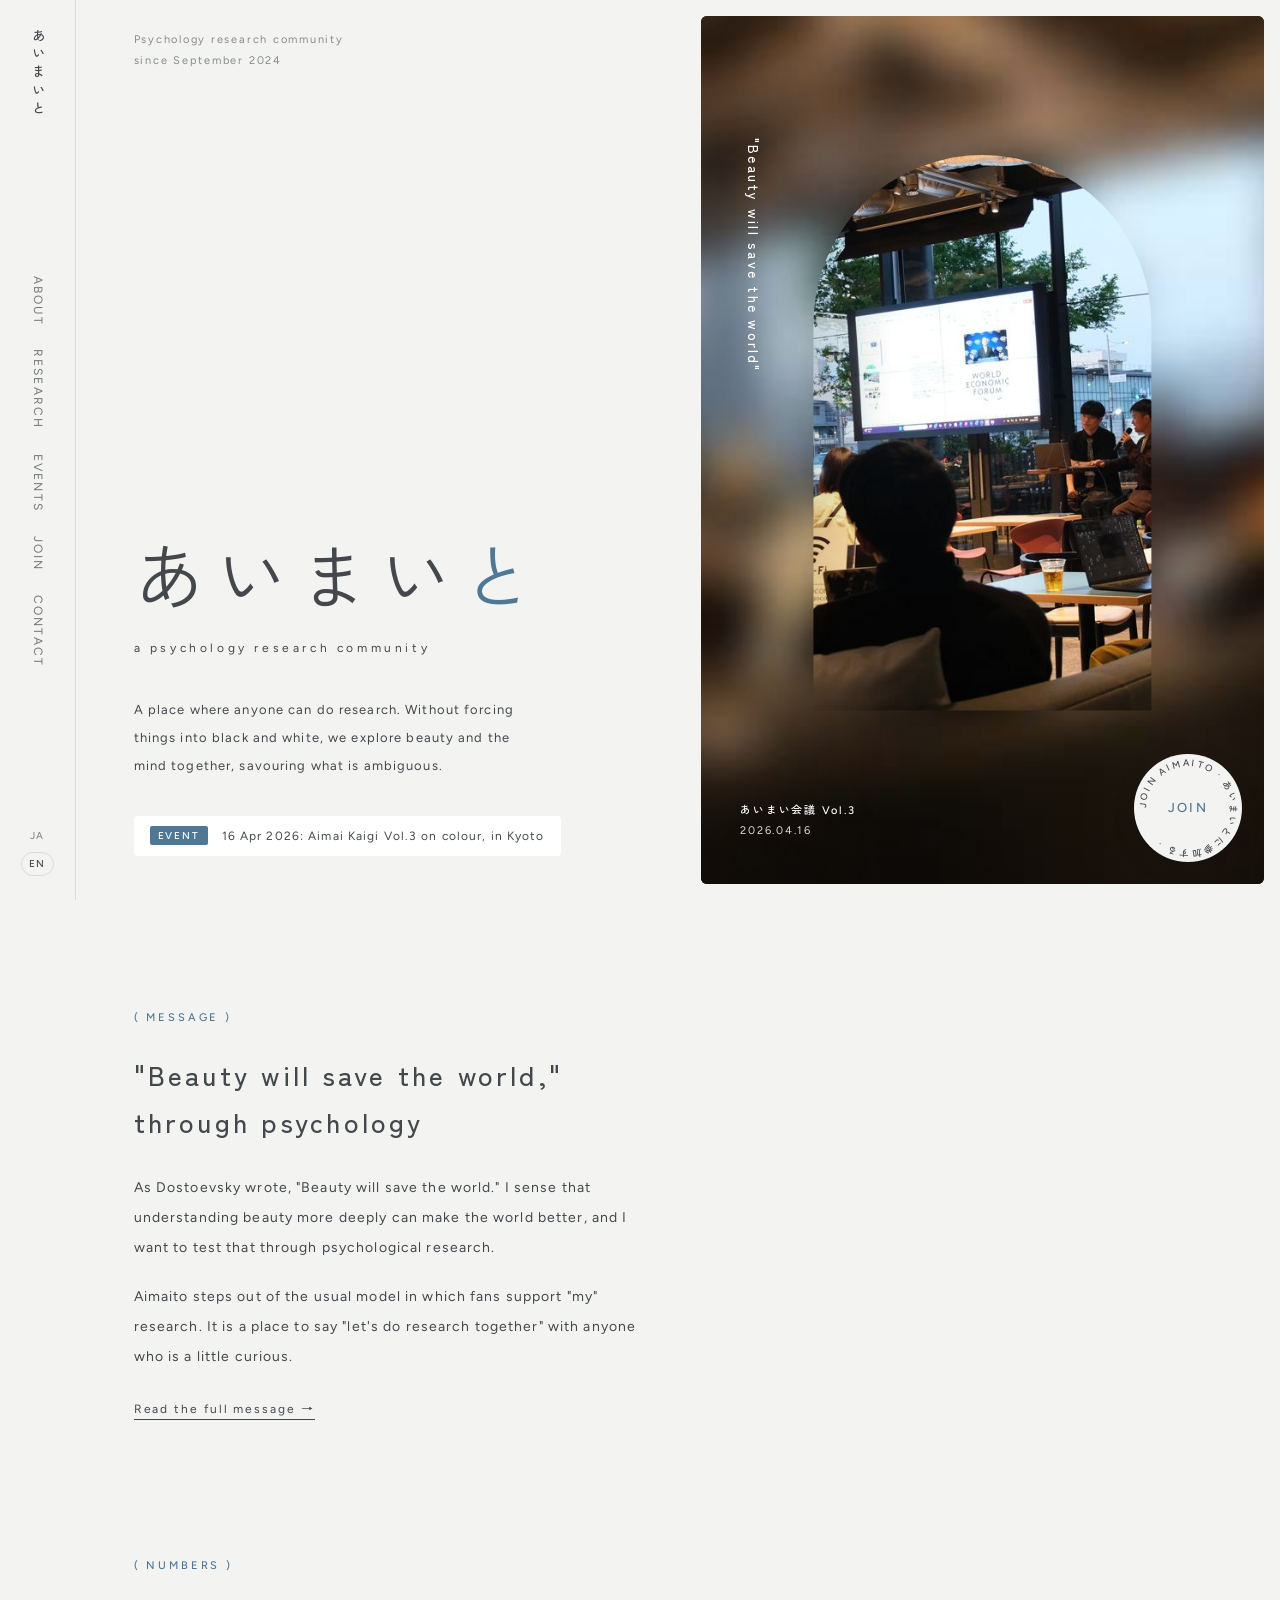
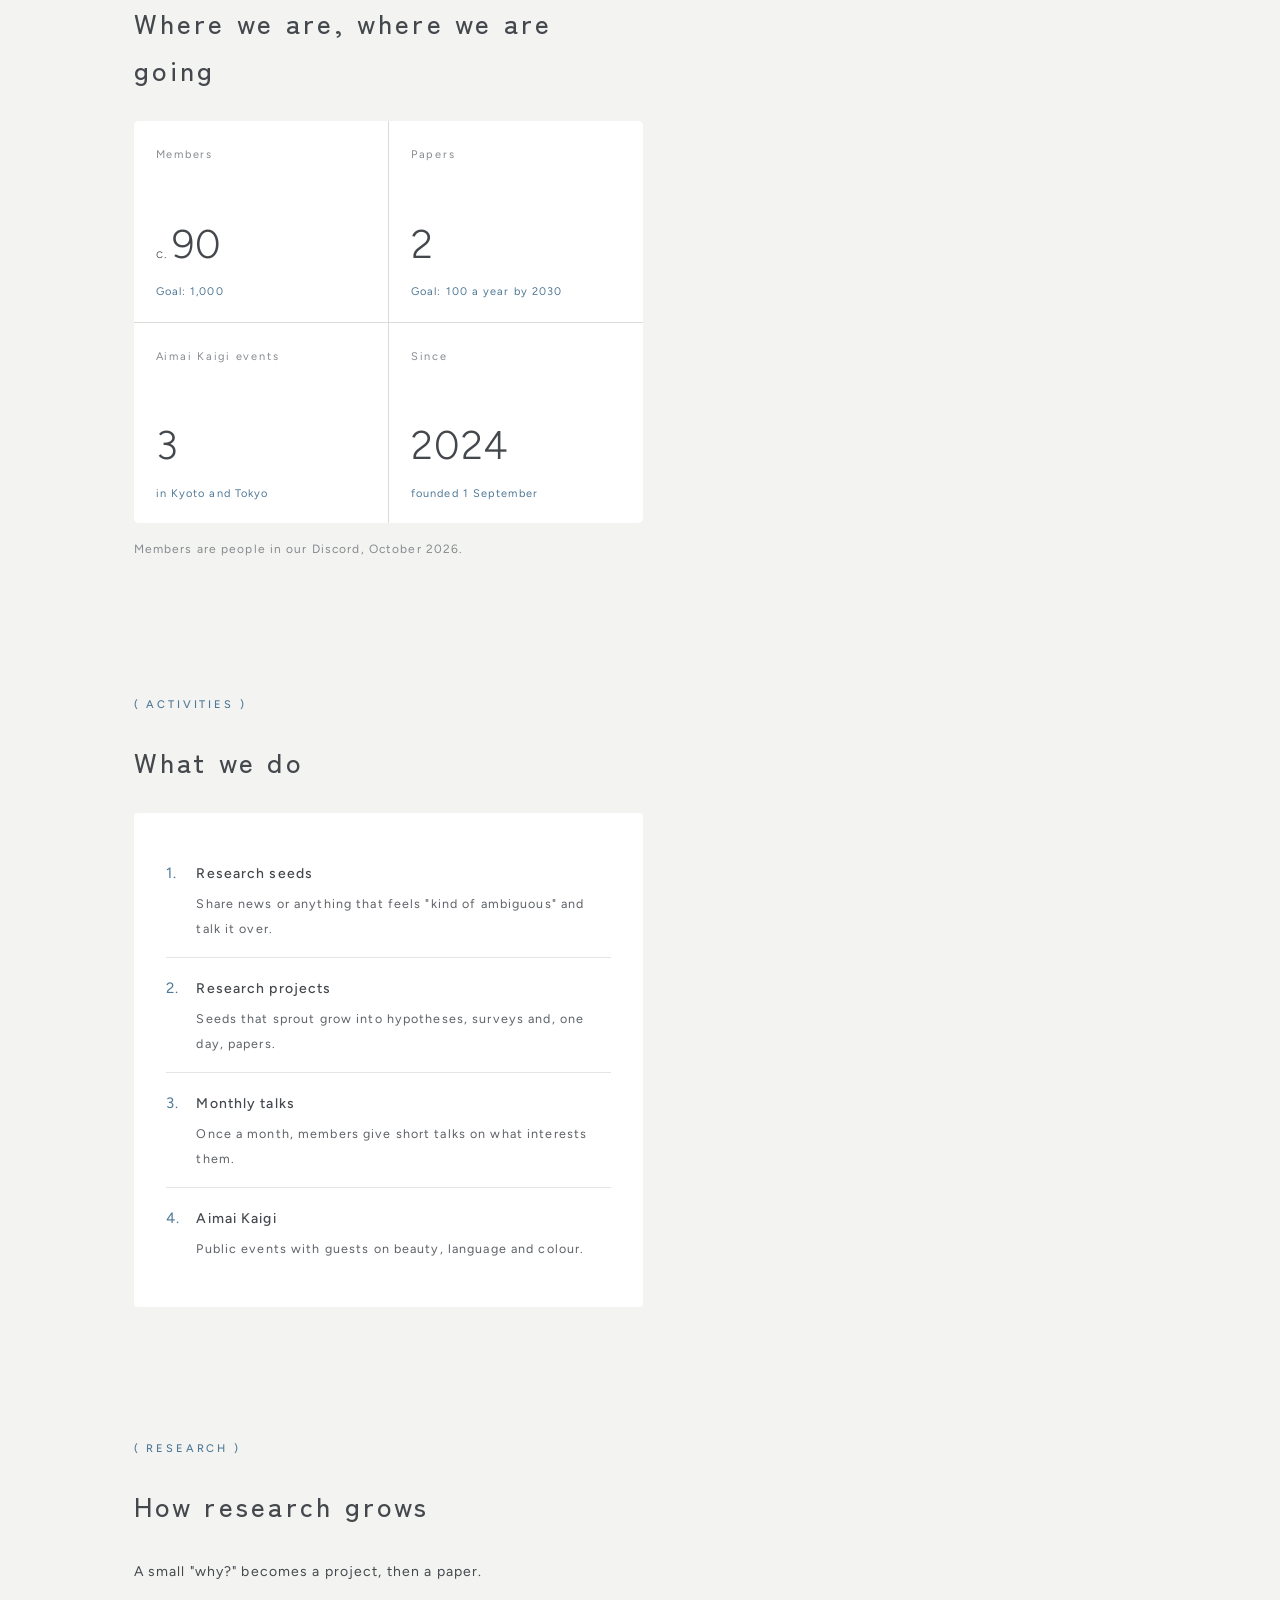
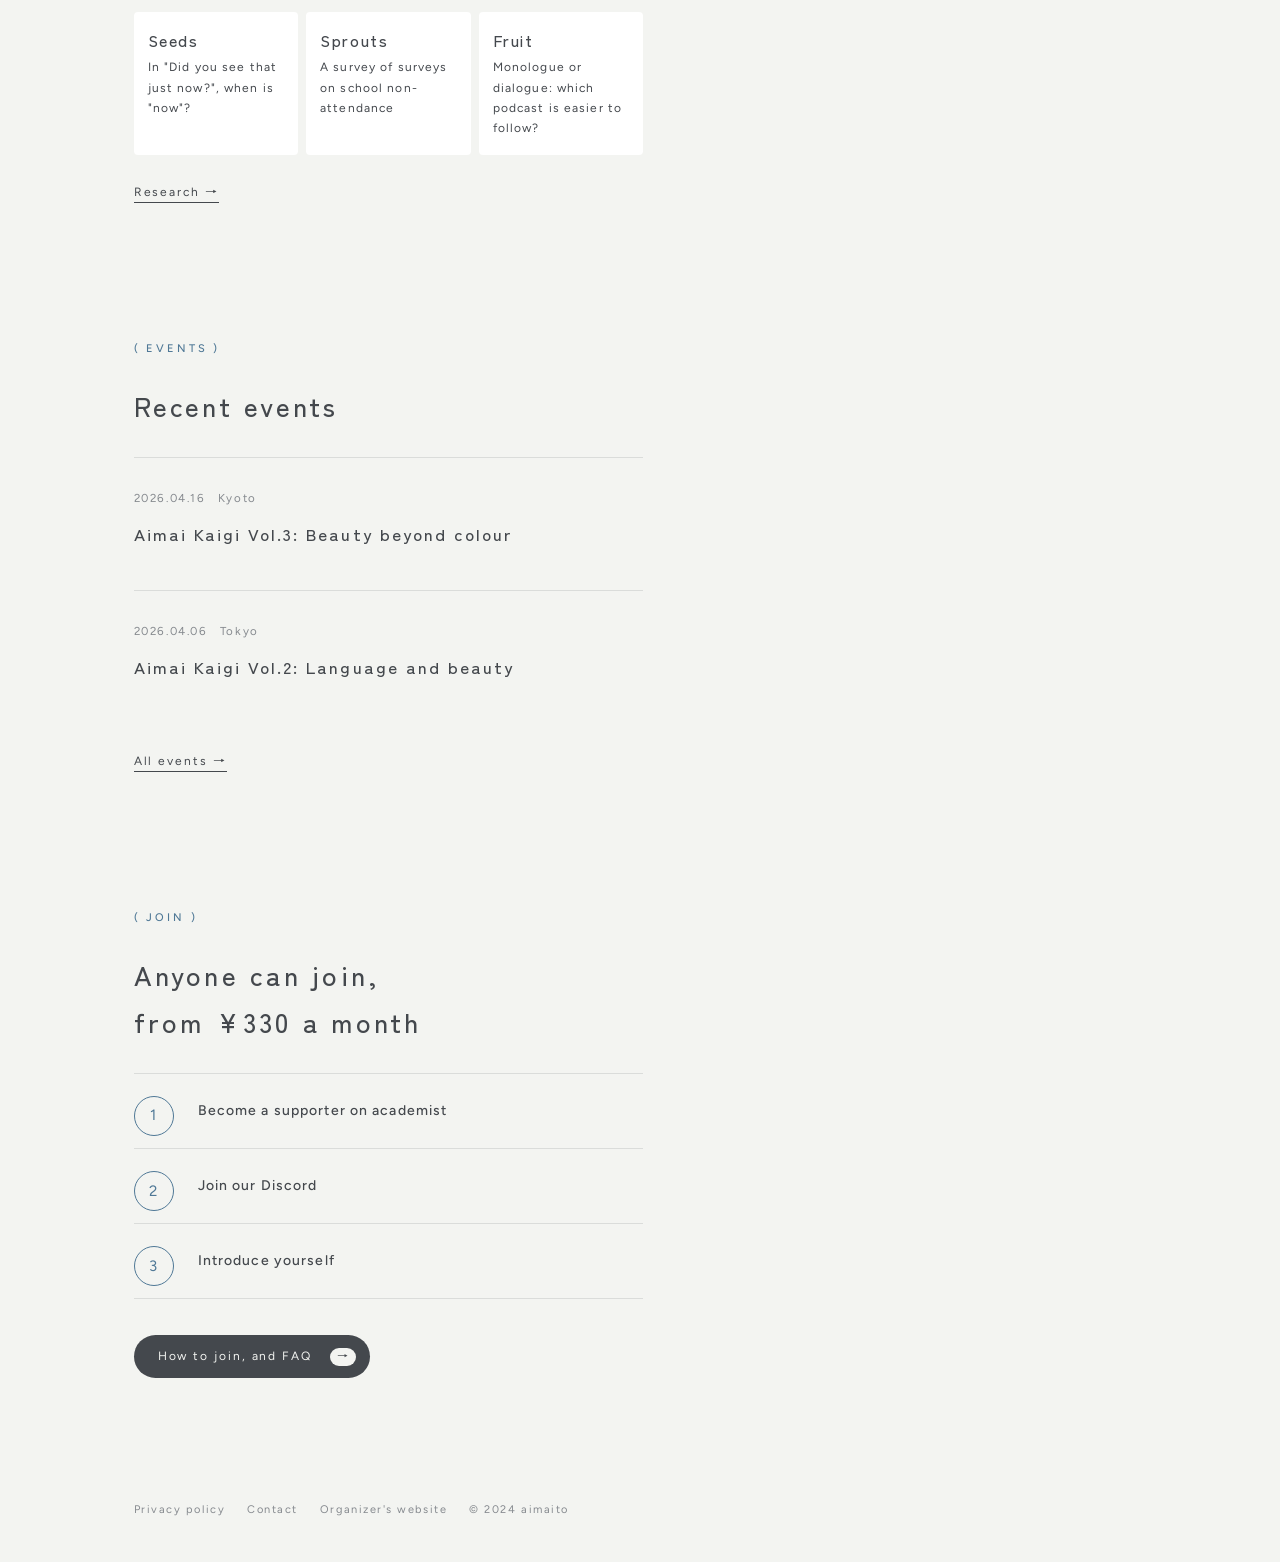
==== index.html @ d02e24d3 "あいまいとのサイトを公開用に初回配置" ====
<!doctype html>
<html lang="ja" data-lang="ja" class="no-js">
<head>
<meta charset="utf-8">
<meta name="viewport" content="width=device-width, initial-scale=1">
<title>あいまいと｜心理学研究コミュニティ</title>
<meta name="description" content="研究者じゃなくても研究できる場所。「美は世界を救う」を心理学で実証したい，心理学研究コミュニティあいまいと。">
<link rel="icon" href="images/favicon.svg" type="image/svg+xml">
<link rel="stylesheet" href="assets/css/fonts.css">
<link rel="stylesheet" href="assets/css/style.css">
<script>
  /* Set language before first paint to avoid a flash of the wrong language */
  (function () {
    var l = 'ja';
    try { l = localStorage.getItem('aimaito-lang') || ((navigator.language || '').indexOf('ja') === 0 ? 'ja' : 'en'); } catch (e) {}
    document.documentElement.dataset.lang = l;
    document.documentElement.lang = l;
  })();
</script>
</head>
<body>
<a class="skip-link" href="#main"><span lang="ja">本文へ</span><span lang="en">Skip to content</span></a>

<header class="rail">
  <a class="mark" href="./">あいまいと</a>
  <nav class="rail-nav" id="site-menu" aria-label="メニュー">
    <a href="about/"><span lang="ja">あいまいとについて</span><span lang="en">ABOUT</span></a>
    <a href="research/"><span lang="ja">研究</span><span lang="en">RESEARCH</span></a>
    <a href="events/"><span lang="ja">イベント</span><span lang="en">EVENTS</span></a>
    <a href="join/"><span lang="ja">参加する</span><span lang="en">JOIN</span></a>
    <a href="contact/"><span lang="ja">お問い合わせ</span><span lang="en">CONTACT</span></a>
  </nav>
  <div class="lang-switch" role="group" aria-label="Language">
    <button type="button" data-set-lang="ja" aria-pressed="true">JA</button>
    <button type="button" data-set-lang="en" aria-pressed="false">EN</button>
  </div>
  <button class="menu-toggle" type="button" aria-expanded="false" aria-controls="site-menu">MENU</button>
</header>

<div class="stage" aria-hidden="true">
  <div class="ph is-on" data-key="venue-dusk" style="--pos: 58% 50%; --t: 16%; --x: 20%; --b: 20%;">
    <img class="bg" src="images/photos/venue-dusk-blur.jpg" alt="">
    <img class="sharp" src="images/photos/venue-dusk.jpg" alt="">
  </div>
  <div class="ph" data-key="talk" style="--pos: 36% 50%; --t: 14%; --x: 18%; --b: 18%;">
    <img class="bg" src="images/photos/talk-blur.jpg" alt="" loading="lazy">
    <img class="sharp" src="images/photos/talk.jpg" alt="" loading="lazy">
  </div>
  <div class="ph" data-key="hall" style="--pos: 50% 50%; --t: 16%; --x: 20%; --b: 20%;">
    <img class="bg" src="images/photos/hall-blur.jpg" alt="" loading="lazy">
    <img class="sharp" src="images/photos/hall.jpg" alt="" loading="lazy">
  </div>
  <div class="ph" data-key="writing" style="--pos: 34% 50%; --t: 22%; --x: 22%; --b: 16%;">
    <img class="bg" src="images/photos/writing-blur.jpg" alt="" loading="lazy">
    <img class="sharp" src="images/photos/writing.jpg" alt="" loading="lazy">
  </div>
  <div class="ph" data-key="screen" style="--pos: 50% 50%; --t: 18%; --x: 18%; --b: 22%;">
    <img class="bg" src="images/photos/screen-blur.jpg" alt="" loading="lazy">
    <img class="sharp" src="images/photos/screen.jpg" alt="" loading="lazy">
  </div>
  <div class="ph" data-key="k2-guests" style="--pos: 44% 50%; --t: 16%; --x: 18%; --b: 20%;">
    <img class="bg" src="images/photos/k2-guests-blur.jpg" alt="" loading="lazy">
    <img class="sharp" src="images/photos/k2-guests.jpg" alt="" loading="lazy">
  </div>
  <div class="ph" data-key="k2-room" style="--pos: 44% 50%; --t: 16%; --x: 18%; --b: 20%;">
    <img class="bg" src="images/photos/k2-room-blur.jpg" alt="" loading="lazy">
    <img class="sharp" src="images/photos/k2-room.jpg" alt="" loading="lazy">
  </div>
  <p class="stage-copy" lang="ja">「美は世界を救う」を<br>心理学で</p>
  <p class="stage-copy" lang="en">"Beauty will save the world"</p>
  <p class="stage-cap"><b>あいまい会議 Vol.3</b>2026.04.16</p>
</div>
<main id="main">
  <div class="col">

    <header class="intro" data-photo="venue-dusk" data-cap="あいまい会議 Vol.3|2026.04.16">
      <p class="top">Psychology research community<br>since September 2024</p>
      <div>
        <h1 class="logo">あいまい<span>と</span></h1>
        <p class="sub"><span lang="ja">心理学研究コミュニティ</span><span lang="en">a psychology research community</span></p>
        <p class="lead" lang="ja">研究者じゃなくても，研究できる場所を。白黒つけずに，あいまいなものをみんなで味わいながら，「美」や「こころ」について調べています。</p>
        <p class="lead" lang="en">A place where anyone can do research. Without forcing things into black and white, we explore beauty and the mind together, savouring what is ambiguous.</p>
        <a class="news" href="events/"><span class="tag">EVENT</span><span lang="ja">2026.04.16 あいまい会議 Vol.3「色」を京都で開きました</span><span lang="en">16 Apr 2026: Aimai Kaigi Vol.3 on colour, in Kyoto</span></a>
      </div>
    </header>

    <section id="message" data-photo="talk" data-cap="あいまい会議2025|2025.08.31">
      <span class="label">( MESSAGE )</span>
      <h2><span lang="ja">「美は世界を救う」を<br>心理学で</span><span lang="en">"Beauty will save the world,"<br>through psychology</span></h2>
      <p lang="ja">ドストエフスキーが「美は世界を救う」と言ったように，美について深く知ることが世界をよくすることに繋がるという感覚があります。このことを，心理学研究から実証したいと考えています。</p>
      <p lang="ja">あいまいとは，研究ファンから支援を頂きながら「私が研究を進める」という従来の型から飛び出し，研究にちょっと興味のあるみなさんと「一緒に研究しよう」という場所です。</p>
      <p lang="en">As Dostoevsky wrote, "Beauty will save the world." I sense that understanding beauty more deeply can make the world better, and I want to test that through psychological research.</p>
      <p lang="en">Aimaito steps out of the usual model in which fans support "my" research. It is a place to say "let's do research together" with anyone who is a little curious.</p>
      <a class="more" href="about/"><span lang="ja">ご挨拶の全文</span><span lang="en">Read the full message</span></a>
    </section>

    <section id="numbers" data-photo="hall" data-cap="あいまい会議2025|2025.08.31">
      <span class="label">( NUMBERS )</span>
      <h2><span lang="ja">いまと，目指すところ</span><span lang="en">Where we are, where we are going</span></h2>
      <div class="stats">
        <div class="stat"><p class="k"><span lang="ja">メンバー</span><span lang="en">Members</span></p><p class="v"><small lang="ja" style="margin:0 4px 0 0">約</small><small lang="en" style="margin:0 4px 0 0">c.</small>90<small lang="ja">人</small></p><p class="goal"><span lang="ja">目標 1,000人</span><span lang="en">Goal: 1,000</span></p></div>
        <div class="stat"><p class="k"><span lang="ja">論文</span><span lang="en">Papers</span></p><p class="v">2<small lang="ja">本</small></p><p class="goal"><span lang="ja">2030年までに 年100本</span><span lang="en">Goal: 100 a year by 2030</span></p></div>
        <div class="stat"><p class="k"><span lang="ja">あいまい会議</span><span lang="en">Aimai Kaigi events</span></p><p class="v">3<small lang="ja">回</small></p><p class="goal"><span lang="ja">京都と東京で</span><span lang="en">in Kyoto and Tokyo</span></p></div>
        <div class="stat"><p class="k"><span lang="ja">はじまり</span><span lang="en">Since</span></p><p class="v">2024</p><p class="goal"><span lang="ja">9月1日に設立</span><span lang="en">founded 1 September</span></p></div>
      </div>
      <p class="note" style="margin-top:14px"><span lang="ja">メンバー数は Discord の参加者（2026年10月）。</span><span lang="en">Members are people in our Discord, October 2026.</span></p>
    </section>

    <section id="activities" data-photo="writing" data-cap="研究のたね">
      <span class="label">( ACTIVITIES )</span>
      <h2><span lang="ja">あいまいとで<br>していること</span><span lang="en">What we do</span></h2>
      <div class="card">
        <ol class="list">
          <li><span class="n">1.</span><div><b lang="ja">研究のたね</b><b lang="en">Research seeds</b><p lang="ja">気になったニュースや「なんかこれ曖昧だよね～」をシェアして，みんなで交流します。</p><p lang="en">Share news or anything that feels "kind of ambiguous" and talk it over.</p></div></li>
          <li><span class="n">2.</span><div><b lang="ja">研究プロジェクト</b><b lang="en">Research projects</b><p lang="ja">芽がでたたねは，仮説，調査，考察へ。いずれは論文に。</p><p lang="en">Seeds that sprout grow into hypotheses, surveys and, one day, papers.</p></div></li>
          <li><span class="n">3.</span><div><b lang="ja">交流会</b><b lang="en">Monthly talks</b><p lang="ja">月に1度，自分の興味を自由に話すライトニングトーク。</p><p lang="en">Once a month, members give short talks on what interests them.</p></div></li>
          <li><span class="n">4.</span><div><b lang="ja">あいまい会議</b><b lang="en">Aimai Kaigi</b><p lang="ja">ゲストを迎えて，美やことば，色について考える公開イベント。</p><p lang="en">Public events with guests on beauty, language and colour.</p></div></li>
        </ol>
      </div>
    </section>

    <section id="research" data-photo="screen" data-cap="あいまい会議 Vol.3|2026.04.16">
      <span class="label">( RESEARCH )</span>
      <h2><span lang="ja">研究が芽吹くまで</span><span lang="en">How research grows</span></h2>
      <p lang="ja">ちいさな「なんで？」が，プロジェクトになり，論文になります。</p>
      <p lang="en">A small "why?" becomes a project, then a paper.</p>
      <div class="flow" style="margin-top:24px">
        <a href="research/#seeds"><b lang="ja">たね</b><b lang="en">Seeds</b><span lang="ja">「今の見た？」の「今」っていつ？</span><span lang="en">In "Did you see that just now?", when is "now"?</span></a>
        <a href="research/#projects"><b lang="ja">芽</b><b lang="en">Sprouts</b><span lang="ja">不登校調査の調査</span><span lang="en">A survey of surveys on school non-attendance</span></a>
        <a href="research/#outcomes"><b lang="ja">実</b><b lang="en">Fruit</b><span lang="ja">ポッドキャストはひとり語りと対談，どちらが聴きやすい？</span><span lang="en">Monologue or dialogue: which podcast is easier to follow?</span></a>
      </div>
      <a class="more" href="research/"><span lang="ja">研究のページへ</span><span lang="en">Research</span></a>
    </section>

    <section id="events" data-photo="k2-guests" data-cap="あいまい会議 Vol.2|2026.04.06">
      <span class="label">( EVENTS )</span>
      <h2><span lang="ja">最近のイベント</span><span lang="en">Recent events</span></h2>
      <article class="event compact">
        <p class="meta"><span>2026.04.16</span><span lang="ja">京都</span><span lang="en">Kyoto</span></p>
        <h2><span lang="ja">あいまい会議 Vol.3<br>More than Colorの美しさ</span><span lang="en">Aimai Kaigi Vol.3: Beauty beyond colour</span></h2>
      </article>
      <article class="event compact">
        <p class="meta"><span>2026.04.06</span><span lang="ja">東京</span><span lang="en">Tokyo</span></p>
        <h2><span lang="ja">あいまい会議 Vol.2<br>ことばと美</span><span lang="en">Aimai Kaigi Vol.2: Language and beauty</span></h2>
      </article>
      <a class="more" href="events/"><span lang="ja">イベントの記録</span><span lang="en">All events</span></a>
    </section>

    <section id="join" data-photo="k2-room" data-cap="あいまい会議 Vol.2|2026.04.06">
      <span class="label">( JOIN )</span>
      <h2><span lang="ja">月330円から，<br>だれでも参加できます</span><span lang="en">Anyone can join,<br>from ¥330 a month</span></h2>
      <ol class="steps">
        <li><b lang="ja">academist でサポーターになる</b><b lang="en">Become a supporter on academist</b></li>
        <li><b lang="ja">Discord に参加する</b><b lang="en">Join our Discord</b></li>
        <li><b lang="ja">自己紹介をする</b><b lang="en">Introduce yourself</b></li>
      </ol>
      <a class="btn" href="join/"><span lang="ja">参加のしかたとよくある質問</span><span lang="en">How to join, and FAQ</span><i>→</i></a>
    </section>

    <footer class="foot">
      <a href="privacy-policy/"><span lang="ja">プライバシーポリシー</span><span lang="en">Privacy policy</span></a>
      <a href="contact/"><span lang="ja">お問い合わせ</span><span lang="en">Contact</span></a>
      <a href="https://hitsuwari-jimpei.com/" target="_blank" rel="noopener"><span lang="ja">主宰者のサイト</span><span lang="en">Organizer's website</span></a>
      <span>© 2024 aimaito</span>
    </footer>
  </div>
</main>

<a class="badge" href="join/" aria-label="参加する / Join">
  <svg viewBox="0 0 108 108" aria-hidden="true">
    <defs><path id="badge-circle" d="M54,54 m-42,0 a42,42 0 1,1 84,0 a42,42 0 1,1 -84,0"/></defs>
    <text><textPath href="#badge-circle">JOIN AIMAITO · あいまいとに参加する · </textPath></text>
  </svg>
  <span lang="ja">参加</span><span lang="en">JOIN</span>
</a>

<script src="assets/js/main.js"></script>
<!-- Cloudflare Web Analytics: トークンが決まったらここに beacon の script を入れる（全ページ同じ） -->
</body>
</html>
---- assets/css/fonts.css ----
/* Self-hosted web fonts (SIL Open Font License 1.1; see assets/fonts/<family>/OFL.txt).
   Figtree 300/400/500 and Zen Kaku Gothic New 400/500, split by unicode-range
   so browsers download only the slices a page needs.
   Source: Google Fonts CSS API, downloaded 2026-10-01. */
/* latin-ext */
@font-face {
  font-family: 'Figtree';
  font-style: normal;
  font-weight: 300;
  font-display: swap;
  src: url(../fonts/figtree/_Xms-HUzqDCFdgfMm4q9DbZs.woff2) format('woff2');
  unicode-range: U+0100-02BA, U+02BD-02C5, U+02C7-02CC, U+02CE-02D7, U+02DD-02FF, U+0304, U+0308, U+0329, U+1D00-1DBF, U+1E00-1E9F, U+1EF2-1EFF, U+2020, U+20A0-20AB, U+20AD-20C0, U+2113, U+2C60-2C7F, U+A720-A7FF;
}
/* latin */
@font-face {
  font-family: 'Figtree';
  font-style: normal;
  font-weight: 300;
  font-display: swap;
  src: url(../fonts/figtree/_Xms-HUzqDCFdgfMm4S9DQ.woff2) format('woff2');
  unicode-range: U+0000-00FF, U+0131, U+0152-0153, U+02BB-02BC, U+02C6, U+02DA, U+02DC, U+0304, U+0308, U+0329, U+2000-206F, U+20AC, U+2122, U+2191, U+2193, U+2212, U+2215, U+FEFF, U+FFFD;
}
/* latin-ext */
@font-face {
  font-family: 'Figtree';
  font-style: normal;
  font-weight: 400;
  font-display: swap;
  src: url(../fonts/figtree/_Xms-HUzqDCFdgfMm4q9DbZs.woff2) format('woff2');
  unicode-range: U+0100-02BA, U+02BD-02C5, U+02C7-02CC, U+02CE-02D7, U+02DD-02FF, U+0304, U+0308, U+0329, U+1D00-1DBF, U+1E00-1E9F, U+1EF2-1EFF, U+2020, U+20A0-20AB, U+20AD-20C0, U+2113, U+2C60-2C7F, U+A720-A7FF;
}
/* latin */
@font-face {
  font-family: 'Figtree';
  font-style: normal;
  font-weight: 400;
  font-display: swap;
  src: url(../fonts/figtree/_Xms-HUzqDCFdgfMm4S9DQ.woff2) format('woff2');
  unicode-range: U+0000-00FF, U+0131, U+0152-0153, U+02BB-02BC, U+02C6, U+02DA, U+02DC, U+0304, U+0308, U+0329, U+2000-206F, U+20AC, U+2122, U+2191, U+2193, U+2212, U+2215, U+FEFF, U+FFFD;
}
/* latin-ext */
@font-face {
  font-family: 'Figtree';
  font-style: normal;
  font-weight: 500;
  font-display: swap;
  src: url(../fonts/figtree/_Xms-HUzqDCFdgfMm4q9DbZs.woff2) format('woff2');
  unicode-range: U+0100-02BA, U+02BD-02C5, U+02C7-02CC, U+02CE-02D7, U+02DD-02FF, U+0304, U+0308, U+0329, U+1D00-1DBF, U+1E00-1E9F, U+1EF2-1EFF, U+2020, U+20A0-20AB, U+20AD-20C0, U+2113, U+2C60-2C7F, U+A720-A7FF;
}
/* latin */
@font-face {
  font-family: 'Figtree';
  font-style: normal;
  font-weight: 500;
  font-display: swap;
  src: url(../fonts/figtree/_Xms-HUzqDCFdgfMm4S9DQ.woff2) format('woff2');
  unicode-range: U+0000-00FF, U+0131, U+0152-0153, U+02BB-02BC, U+02C6, U+02DA, U+02DC, U+0304, U+0308, U+0329, U+2000-206F, U+20AC, U+2122, U+2191, U+2193, U+2212, U+2215, U+FEFF, U+FFFD;
}
@font-face {
  font-family: 'Zen Kaku Gothic New';
  font-style: normal;
  font-weight: 400;
  font-display: swap;
  src: url(../fonts/zenkakugothicnew/gNMYW2drQpDw0GjzrVNFf_valaDBcznOkj4KXW7oIgA9sLCeNoPLhe6Lpg_IbDMC.2.woff2) format('woff2');
  unicode-range: U+ffd7, U+ffda-ffdc, U+ffe0-ffe2, U+ffe4, U+ffe6, U+ffe8-ffee, U+1f100-1f10c, U+1f110-1f16c, U+1f170-1f1ac, U+1f200-1f202, U+1f210-1f234;
}
@font-face {
  font-family: 'Zen Kaku Gothic New';
  font-style: normal;
  font-weight: 400;
  font-display: swap;
  src: url(../fonts/zenkakugothicnew/gNMYW2drQpDw0GjzrVNFf_valaDBcznOkj4KXW7oIgA9sLCeNoPLhe6Lpg_IbDMC.3.woff2) format('woff2');
  unicode-range: U+fa10, U+fa12-fa6d, U+fb00-fb04, U+fe10-fe19, U+fe30-fe42, U+fe44-fe52, U+fe54-fe66, U+fe68-fe6b, U+ff02, U+ff04, U+ff07, U+ff51, U+ff5b, U+ff5d, U+ff5f-ff60, U+ff66, U+ff69, U+ff87, U+ffa1-ffbe, U+ffc2-ffc7, U+ffca-ffcf, U+ffd2-ffd6;
}
@font-face {
  font-family: 'Zen Kaku Gothic New';
  font-style: normal;
  font-weight: 400;
  font-display: swap;
  src: url(../fonts/zenkakugothicnew/gNMYW2drQpDw0GjzrVNFf_valaDBcznOkj4KXW7oIgA9sLCeNoPLhe6Lpg_IbDMC.4.woff2) format('woff2');
  unicode-range: U+f92d-f959, U+f95b-f9f2, U+f9f4-fa0b, U+fa0e-fa0f;
}
@font-face {
  font-family: 'Zen Kaku Gothic New';
  font-style: normal;
  font-weight: 400;
  font-display: swap;
  src: url(../fonts/zenkakugothicnew/gNMYW2drQpDw0GjzrVNFf_valaDBcznOkj4KXW7oIgA9sLCeNoPLhe6Lpg_IbDMC.5.woff2) format('woff2');
  unicode-range: U+9e8b-9e8c, U+9e8e-9e8f, U+9e91-9e92, U+9e95-9e96, U+9e98, U+9e9b, U+9e9d-9e9e, U+9ea4-9ea5, U+9ea8-9eaa, U+9eac-9eb0, U+9eb3-9eb5, U+9eb8, U+9ebc-9ebf, U+9ec3, U+9ec6, U+9ec8, U+9ecb-9ecd, U+9ecf-9ed1, U+9ed4-9ed5, U+9ed8, U+9edb-9ee0, U+9ee4-9ee5, U+9ee7-9ee8, U+9eec-9ef2, U+9ef4-9ef9, U+9efb-9eff, U+9f02-9f03, U+9f07-9f09, U+9f0e-9f12, U+9f14-9f17, U+9f19-9f1b, U+9f1f-9f22, U+9f26, U+9f2a-9f2c, U+9f2f, U+9f31-9f32, U+9f34, U+9f37, U+9f39-9f3a, U+9f3c-9f3f, U+9f41, U+9f43-9f47, U+9f4a, U+9f4e-9f50, U+9f52-9f58, U+9f5a, U+9f5d-9f61, U+9f63, U+9f66-9f6a, U+9f6c-9f73, U+9f75-9f77, U+9f7a, U+9f7d, U+9f7f, U+9f8f-9f92, U+9f94-9f97, U+9f99, U+9f9c-9fa3, U+9fa5, U+9fb4, U+9fbc-9fc2, U+9fc4, U+9fc6, U+9fcc, U+f900-f92c;
}
@font-face {
  font-family: 'Zen Kaku Gothic New';
  font-style: normal;
  font-weight: 400;
  font-display: swap;
  src: url(../fonts/zenkakugothicnew/gNMYW2drQpDw0GjzrVNFf_valaDBcznOkj4KXW7oIgA9sLCeNoPLhe6Lpg_IbDMC.6.woff2) format('woff2');
  unicode-range: U+9c3e, U+9c41, U+9c43-9c4a, U+9c4e-9c50, U+9c52-9c54, U+9c56, U+9c58, U+9c5a-9c61, U+9c63, U+9c65, U+9c67-9c6b, U+9c6d-9c6e, U+9c70, U+9c72, U+9c75-9c78, U+9c7a-9c7c, U+9ce6-9ce7, U+9ceb-9cec, U+9cf0, U+9cf2, U+9cf6-9cf7, U+9cf9, U+9d02-9d03, U+9d06-9d09, U+9d0b, U+9d0e, U+9d11-9d12, U+9d15, U+9d17-9d18, U+9d1b-9d1f, U+9d23, U+9d26, U+9d2a-9d2c, U+9d2f-9d30, U+9d32-9d34, U+9d3a, U+9d3c-9d3f, U+9d41-9d48, U+9d4a, U+9d50-9d54, U+9d59, U+9d5d-9d65, U+9d69-9d6c, U+9d6f-9d70, U+9d72-9d73, U+9d76-9d77, U+9d7a-9d7c, U+9d7e, U+9d83-9d84, U+9d86-9d87, U+9d89-9d8a, U+9d8d-9d8e, U+9d92-9d93, U+9d95-9d9a, U+9da1, U+9da4, U+9da9-9dac, U+9dae, U+9db1-9db2, U+9db5, U+9db8-9dbd, U+9dbf-9dc4, U+9dc6-9dc7, U+9dc9-9dca, U+9dcf, U+9dd3-9dd7, U+9dd9-9dda, U+9dde-9de0, U+9de3, U+9de5-9de7, U+9de9, U+9deb, U+9ded-9df0, U+9df3-9df4, U+9df8, U+9dfd-9dfe, U+9e02, U+9e07, U+9e0a, U+9e0d-9e0e, U+9e10-9e12, U+9e15-9e16, U+9e19-9e1f, U+9e75, U+9e79-9e7d, U+9e80-9e85, U+9e87-9e88;
}
@font-face {
  font-family: 'Zen Kaku Gothic New';
  font-style: normal;
  font-weight: 400;
  font-display: swap;
  src: url(../fonts/zenkakugothicnew/gNMYW2drQpDw0GjzrVNFf_valaDBcznOkj4KXW7oIgA9sLCeNoPLhe6Lpg_IbDMC.7.woff2) format('woff2');
  unicode-range: U+9ae5-9ae7, U+9ae9, U+9aeb-9aec, U+9aee-9aef, U+9af1-9af5, U+9af7, U+9af9-9afb, U+9afd, U+9aff-9b06, U+9b08-9b09, U+9b0b-9b0e, U+9b10, U+9b12, U+9b16, U+9b18-9b1d, U+9b1f-9b20, U+9b22-9b23, U+9b25-9b2f, U+9b32-9b35, U+9b37, U+9b39-9b3b, U+9b3d, U+9b43-9b44, U+9b48, U+9b4b-9b4f, U+9b51, U+9b55-9b58, U+9b5b, U+9b5e, U+9b61, U+9b63, U+9b65-9b66, U+9b68, U+9b6a-9b6f, U+9b72-9b79, U+9b7f-9b80, U+9b83-9b87, U+9b89-9b8b, U+9b8d, U+9b8f-9b94, U+9b96-9b97, U+9b9a, U+9b9d-9ba0, U+9ba6-9ba7, U+9ba9-9baa, U+9bac, U+9bb0-9bb2, U+9bb4, U+9bb7-9bb9, U+9bbb-9bbc, U+9bbe-9bc1, U+9bc6-9bc8, U+9bca, U+9bce-9bd2, U+9bd4, U+9bd7-9bd8, U+9bdd, U+9bdf, U+9be1-9be5, U+9be7, U+9bea-9beb, U+9bee-9bf3, U+9bf5, U+9bf7-9bfa, U+9bfd, U+9bff-9c00, U+9c02, U+9c04, U+9c06, U+9c08-9c0d, U+9c0f-9c16, U+9c18-9c1e, U+9c21-9c2a, U+9c2d-9c32, U+9c35-9c37, U+9c39-9c3a, U+9c3d;
}
@font-face {
  font-family: 'Zen Kaku Gothic New';
  font-style: normal;
  font-weight: 400;
  font-display: swap;
  src: url(../fonts/zenkakugothicnew/gNMYW2drQpDw0GjzrVNFf_valaDBcznOkj4KXW7oIgA9sLCeNoPLhe6Lpg_IbDMC.8.woff2) format('woff2');
  unicode-range: U+98eb, U+98ed-98ee, U+98f0-98f1, U+98f3, U+98f6, U+9902, U+9907-9909, U+9911-9912, U+9914-9918, U+991a-9922, U+9924, U+9926-9927, U+992b-992c, U+992e, U+9931-9935, U+9939-993e, U+9940-9942, U+9945-9949, U+994b-994e, U+9950-9952, U+9954-9955, U+9958-9959, U+995b-995c, U+995e-9960, U+9963, U+9997-9998, U+999b, U+999d-999f, U+99a3, U+99a5-99a6, U+99a8, U+99ad-99ae, U+99b0-99b2, U+99b5, U+99b9-99ba, U+99bc-99bd, U+99bf, U+99c1, U+99c3, U+99c8-99c9, U+99d1, U+99d3-99d5, U+99d8-99df, U+99e1-99e2, U+99e7, U+99ea-99ee, U+99f0-99f2, U+99f4-99f5, U+99f8-99f9, U+99fb-99fe, U+9a01-9a05, U+9a08, U+9a0a-9a0c, U+9a0f-9a11, U+9a16, U+9a1a, U+9a1e, U+9a20, U+9a22-9a24, U+9a27, U+9a2b, U+9a2d-9a2e, U+9a31, U+9a33, U+9a35-9a38, U+9a3e, U+9a40-9a45, U+9a47, U+9a4a-9a4e, U+9a51-9a52, U+9a54-9a58, U+9a5b, U+9a5d, U+9a5f, U+9a62, U+9a64-9a65, U+9a69-9a6c, U+9aaa, U+9aac-9ab0, U+9ab2, U+9ab4-9ab7, U+9ab9, U+9abb-9ac1, U+9ac3, U+9ac6, U+9ac8, U+9ace-9ad3, U+9ad5-9ad7, U+9adb-9adc, U+9ade-9ae0, U+9ae2-9ae4;
}
@font-face {
  font-family: 'Zen Kaku Gothic New';
  font-style: normal;
  font-weight: 400;
  font-display: swap;
  src: url(../fonts/zenkakugothicnew/gNMYW2drQpDw0GjzrVNFf_valaDBcznOkj4KXW7oIgA9sLCeNoPLhe6Lpg_IbDMC.9.woff2) format('woff2');
  unicode-range: U+971d, U+9721-9724, U+9728, U+972a, U+9730-9731, U+9733, U+9736, U+9738-9739, U+973b, U+973d-973e, U+9741-9744, U+9746-974a, U+974d-974f, U+9751, U+9755, U+9757-9758, U+975a-975c, U+9760-9761, U+9763-9764, U+9766-9768, U+976a-976b, U+976e, U+9771, U+9773, U+9776-977d, U+977f-9781, U+9785-9786, U+9789, U+978b, U+978f-9790, U+9795-9797, U+9799-979a, U+979c, U+979e-97a0, U+97a2-97a3, U+97a6, U+97a8, U+97ab-97ac, U+97ae, U+97b1-97b6, U+97b8-97ba, U+97bc, U+97be-97bf, U+97c1, U+97c3-97ce, U+97d0-97d1, U+97d4, U+97d7-97d9, U+97db-97de, U+97e0-97e1, U+97e4, U+97e6, U+97ed-97ef, U+97f1-97f2, U+97f4-97f8, U+97fa, U+9804, U+9807, U+980a, U+980c-980f, U+9814, U+9816-9817, U+9819-981a, U+981c, U+981e, U+9820-9821, U+9823-9826, U+982b, U+982e-9830, U+9832-9835, U+9837, U+9839, U+983d-983e, U+9844, U+9846-9847, U+984a-984b, U+984f, U+9851-9853, U+9856-9857, U+9859-985b, U+9862-9863, U+9865-9866, U+986a-986c, U+986f-9871, U+9873-9875, U+98aa-98ab, U+98ad-98ae, U+98b0-98b1, U+98b4, U+98b6-98b8, U+98ba-98bc, U+98bf, U+98c2-98c8, U+98cb-98cc, U+98ce, U+98dc, U+98de, U+98e0-98e1, U+98e3, U+98e5-98e7, U+98e9-98ea;
}
@font-face {
  font-family: 'Zen Kaku Gothic New';
  font-style: normal;
  font-weight: 400;
  font-display: swap;
  src: url(../fonts/zenkakugothicnew/gNMYW2drQpDw0GjzrVNFf_valaDBcznOkj4KXW7oIgA9sLCeNoPLhe6Lpg_IbDMC.10.woff2) format('woff2');
  unicode-range: U+944a, U+944c, U+9452-9453, U+9455, U+9459-945c, U+945e-9463, U+9468, U+946a-946b, U+946d-9472, U+9475, U+9477, U+947c-947f, U+9481, U+9483-9485, U+9578-9579, U+957e-957f, U+9582, U+9584, U+9586-9588, U+958a, U+958c-958f, U+9592, U+9594, U+9596, U+9598-9599, U+959d-95a1, U+95a4, U+95a6-95a9, U+95ab-95ad, U+95b1, U+95b4, U+95b6, U+95b9-95bf, U+95c3, U+95c6, U+95c8-95cd, U+95d0-95d6, U+95d9-95da, U+95dc-95e2, U+95e4-95e6, U+95e8, U+961d-961e, U+9621-9622, U+9624-9626, U+9628, U+962c, U+962e-962f, U+9631, U+9633-9634, U+9637-963a, U+963c-963d, U+9641-9642, U+964b-964c, U+964f, U+9652, U+9654, U+9656-9658, U+965c-965f, U+9661, U+9666, U+966a, U+966c, U+966e, U+9672, U+9674, U+9677, U+967b-967c, U+967e-967f, U+9681-9684, U+9689, U+968b, U+968d, U+9691, U+9695-9698, U+969a, U+969d, U+969f, U+96a4-96aa, U+96ae-96b4, U+96b6, U+96b8-96bb, U+96bd, U+96c1, U+96c9-96cb, U+96cd-96ce, U+96d2, U+96d5-96d6, U+96d8-96da, U+96dc-96df, U+96e9, U+96ef, U+96f1, U+96f9-96fa, U+9702-9706, U+9708-9709, U+970d-970f, U+9711, U+9713-9714, U+9716, U+9719-971b;
}
@font-face {
  font-family: 'Zen Kaku Gothic New';
  font-style: normal;
  font-weight: 400;
  font-display: swap;
  src: url(../fonts/zenkakugothicnew/gNMYW2drQpDw0GjzrVNFf_valaDBcznOkj4KXW7oIgA9sLCeNoPLhe6Lpg_IbDMC.11.woff2) format('woff2');
  unicode-range: U+92bc-92bd, U+92bf-92c3, U+92c5-92c8, U+92cb-92d0, U+92d2-92d3, U+92d5, U+92d7-92d9, U+92dc-92dd, U+92df-92e1, U+92e3-92e5, U+92e7-92ea, U+92ec, U+92ee, U+92f0, U+92f2, U+92f7-92fb, U+92ff-9300, U+9302, U+9304, U+9308, U+930d, U+930f-9311, U+9314-9315, U+9318-931a, U+931c-931f, U+9321-9325, U+9327-932b, U+932e, U+9333-9337, U+933a-933b, U+9344, U+9347-934a, U+934d, U+9350-9352, U+9354-9358, U+935a, U+935c, U+935e, U+9360, U+9364-9365, U+9367, U+9369-936d, U+936f-9371, U+9373-9374, U+9376, U+937a, U+937d-9382, U+9388, U+938a-938b, U+938d, U+938f, U+9392, U+9394-9395, U+9397-9398, U+939a-939b, U+939e, U+93a1, U+93a3-93a4, U+93a6, U+93a8-93a9, U+93ab-93ad, U+93b0, U+93b4-93b6, U+93b9-93bb, U+93c1, U+93c3-93cd, U+93d0-93d1, U+93d3, U+93d6-93d9, U+93dc-93df, U+93e2, U+93e4-93e8, U+93f1, U+93f5, U+93f7-93fb, U+93fd, U+9401-9404, U+9407-9409, U+940d-9410, U+9413-9417, U+9419-941a, U+941f, U+9421, U+942b, U+942e-942f, U+9431-9434, U+9436, U+9438, U+943a-943b, U+943d, U+943f, U+9441, U+9443-9445, U+9448;
}
@font-face {
  font-family: 'Zen Kaku Gothic New';
  font-style: normal;
  font-weight: 400;
  font-display: swap;
  src: url(../fonts/zenkakugothicnew/gNMYW2drQpDw0GjzrVNFf_valaDBcznOkj4KXW7oIgA9sLCeNoPLhe6Lpg_IbDMC.12.woff2) format('woff2');
  unicode-range: U+9143, U+9146-914c, U+914f, U+9153, U+9156-915b, U+9161, U+9163-9165, U+9167, U+9169, U+916d, U+9172-9174, U+9179-917b, U+9181-9183, U+9185-9187, U+9189-918b, U+918e, U+9191, U+9193-9195, U+9197-9198, U+919e, U+91a1-91a2, U+91a6, U+91a8, U+91aa-91b6, U+91ba-91bd, U+91bf-91c6, U+91c9, U+91cb, U+91d0, U+91d3-91d4, U+91d6-91d7, U+91d9-91db, U+91de-91df, U+91e1, U+91e4-91e6, U+91e9-91ea, U+91ec-91f1, U+91f5-91f7, U+91f9, U+91fb-91fd, U+91ff-9201, U+9204-9207, U+9209-920a, U+920c, U+920e, U+9210-9218, U+921c-921e, U+9223-9226, U+9228-9229, U+922c, U+922e-9230, U+9233, U+9235-923a, U+923c, U+923e-9240, U+9242-9243, U+9245-924b, U+924d-9251, U+9256-925a, U+925c-925e, U+9260-9261, U+9264-9269, U+926e-9270, U+9275-9279, U+927b-927f, U+9288-928a, U+928d-928e, U+9291-9293, U+9295-9297, U+9299, U+929b-929c, U+929f-92a0, U+92a4-92a5, U+92a7-92a8, U+92ab, U+92af, U+92b2-92b3, U+92b6-92bb;
}
@font-face {
  font-family: 'Zen Kaku Gothic New';
  font-style: normal;
  font-weight: 400;
  font-display: swap;
  src: url(../fonts/zenkakugothicnew/gNMYW2drQpDw0GjzrVNFf_valaDBcznOkj4KXW7oIgA9sLCeNoPLhe6Lpg_IbDMC.13.woff2) format('woff2');
  unicode-range: U+8f52-8f55, U+8f57-8f58, U+8f5c-8f5e, U+8f61-8f66, U+8f9c-8f9d, U+8f9f-8fa2, U+8fa4-8fa8, U+8fad-8faf, U+8fb4-8fb8, U+8fbe, U+8fc0-8fc2, U+8fc6, U+8fc8, U+8fca-8fcb, U+8fcd, U+8fd0, U+8fd2-8fd3, U+8fd5, U+8fda, U+8fe0, U+8fe2-8fe5, U+8fe8-8fea, U+8fed-8fef, U+8ff1, U+8ff4-8ff6, U+8ff8-8ffb, U+8ffe, U+9002, U+9004-9005, U+9008, U+900b-900e, U+9011, U+9013, U+9015-9016, U+9018, U+901b, U+901e, U+9021, U+9027-902a, U+902c-902d, U+902f, U+9033-9037, U+9039, U+903c, U+903e-903f, U+9041, U+9043-9044, U+9049, U+904c, U+904f-9052, U+9056, U+9058, U+905b-905e, U+9062, U+9066-9068, U+906c, U+906f-9070, U+9072, U+9074, U+9076, U+9079, U+9080-9083, U+9085, U+9087-9088, U+908b-908c, U+908e-9090, U+9095, U+9097-9099, U+909b, U+90a0-90a2, U+90a5, U+90a8, U+90af-90b6, U+90bd-90be, U+90c3-90c5, U+90c7-90c9, U+90cc, U+90d2, U+90d5, U+90d7-90d9, U+90db-90df, U+90e2, U+90e4-90e5, U+90eb, U+90ef-90f0, U+90f2, U+90f4, U+90f6, U+90fe-9100, U+9102, U+9104-9106, U+9108, U+910d, U+9110, U+9112, U+9114-911a, U+911c, U+911e, U+9120, U+9122-9123, U+9125, U+9127, U+9129, U+912d-9132, U+9134, U+9136-9137, U+9139-913a, U+913c-913d;
}
@font-face {
  font-family: 'Zen Kaku Gothic New';
  font-style: normal;
  font-weight: 400;
  font-display: swap;
  src: url(../fonts/zenkakugothicnew/gNMYW2drQpDw0GjzrVNFf_valaDBcznOkj4KXW7oIgA9sLCeNoPLhe6Lpg_IbDMC.14.woff2) format('woff2');
  unicode-range: U+8dc0, U+8dc2, U+8dc5-8dc8, U+8dca-8dcc, U+8dce-8dcf, U+8dd1, U+8dd4-8dd7, U+8dd9-8ddb, U+8ddf, U+8de3-8de5, U+8de7, U+8dea-8dec, U+8df0-8df2, U+8df4, U+8dfc-8dfd, U+8dff, U+8e01, U+8e04-8e06, U+8e08-8e09, U+8e0b-8e0c, U+8e10-8e11, U+8e14, U+8e16, U+8e1d-8e23, U+8e26-8e27, U+8e30-8e31, U+8e33-8e39, U+8e3d, U+8e40-8e42, U+8e44, U+8e47-8e50, U+8e54-8e55, U+8e59, U+8e5b-8e64, U+8e69, U+8e6c-8e6d, U+8e6f-8e72, U+8e75-8e77, U+8e79-8e7c, U+8e81-8e85, U+8e89, U+8e8b, U+8e90-8e95, U+8e98-8e9b, U+8e9d-8e9e, U+8ea1-8ea2, U+8ea7, U+8ea9-8eaa, U+8eac-8eb1, U+8eb3, U+8eb5-8eb6, U+8eba-8ebb, U+8ebe, U+8ec0-8ec1, U+8ec3-8ec8, U+8ecb, U+8ecf, U+8ed1, U+8ed4, U+8edb-8edc, U+8ee3, U+8ee8, U+8eeb, U+8eed-8eee, U+8ef0-8ef1, U+8ef7, U+8ef9-8efc, U+8efe, U+8f00, U+8f02, U+8f05, U+8f07-8f08, U+8f0a, U+8f0f-8f10, U+8f12-8f13, U+8f15-8f19, U+8f1b-8f1c, U+8f1e-8f21, U+8f23, U+8f25-8f28, U+8f2b-8f2f, U+8f33-8f37, U+8f39-8f3b, U+8f3e, U+8f40-8f43, U+8f45-8f47, U+8f49-8f4a, U+8f4c-8f4f, U+8f51;
}
@font-face {
  font-family: 'Zen Kaku Gothic New';
  font-style: normal;
  font-weight: 400;
  font-display: swap;
  src: url(../fonts/zenkakugothicnew/gNMYW2drQpDw0GjzrVNFf_valaDBcznOkj4KXW7oIgA9sLCeNoPLhe6Lpg_IbDMC.15.woff2) format('woff2');
  unicode-range: U+8b2d, U+8b30, U+8b37, U+8b3c, U+8b3e, U+8b41-8b46, U+8b48-8b49, U+8b4c-8b4f, U+8b51-8b54, U+8b56, U+8b59, U+8b5b, U+8b5e-8b5f, U+8b63, U+8b69, U+8b6b-8b6d, U+8b6f, U+8b71, U+8b74, U+8b76, U+8b78-8b79, U+8b7c-8b81, U+8b84-8b85, U+8b8a-8b8f, U+8b92-8b96, U+8b99-8b9a, U+8b9c-8ba0, U+8c38-8c3a, U+8c3d-8c3f, U+8c41, U+8c45, U+8c47-8c49, U+8c4b-8c4c, U+8c4e-8c51, U+8c53-8c55, U+8c57-8c59, U+8c5b, U+8c5d, U+8c62-8c64, U+8c66, U+8c68-8c69, U+8c6b-8c6d, U+8c73, U+8c75-8c76, U+8c78, U+8c7a-8c7c, U+8c7e, U+8c82, U+8c85-8c87, U+8c89-8c8b, U+8c8d-8c8e, U+8c90, U+8c92-8c94, U+8c98-8c99, U+8c9b-8c9c, U+8c9f, U+8ca4, U+8cad-8cae, U+8cb2-8cb3, U+8cb6, U+8cb9-8cba, U+8cbd, U+8cc1-8cc2, U+8cc4-8cc6, U+8cc8-8cc9, U+8ccb, U+8ccd-8ccf, U+8cd2, U+8cd5-8cd6, U+8cd9-8cda, U+8cdd, U+8ce1, U+8ce3-8ce4, U+8ce6, U+8ce8, U+8cec, U+8cef-8cf2, U+8cf4-8cf5, U+8cf7-8cf8, U+8cfa-8cfb, U+8cfd-8cff, U+8d01, U+8d03-8d04, U+8d07, U+8d09-8d0b, U+8d0d-8d10, U+8d12-8d14, U+8d16-8d17, U+8d1b-8d1d, U+8d65, U+8d67, U+8d69, U+8d6b-8d6e, U+8d71, U+8d73, U+8d76, U+8d7f, U+8d81-8d82, U+8d84, U+8d88, U+8d8d, U+8d90-8d91, U+8d95, U+8d99, U+8d9e-8da0, U+8da6, U+8da8, U+8dab-8dac, U+8daf, U+8db2, U+8db5, U+8db7, U+8db9-8dbc, U+8dbe;
}
@font-face {
  font-family: 'Zen Kaku Gothic New';
  font-style: normal;
  font-weight: 400;
  font-display: swap;
  src: url(../fonts/zenkakugothicnew/gNMYW2drQpDw0GjzrVNFf_valaDBcznOkj4KXW7oIgA9sLCeNoPLhe6Lpg_IbDMC.16.woff2) format('woff2');
  unicode-range: U+8973-8975, U+8977, U+897a-897e, U+8980, U+8983, U+8988-898a, U+898d, U+8990, U+8993-8995, U+8998, U+899b-899c, U+899f-89a1, U+89a5-89a6, U+89a9, U+89ac, U+89af-89b0, U+89b2, U+89b4-89b7, U+89ba, U+89bc-89bd, U+89bf-89c1, U+89d4-89d8, U+89da, U+89dc-89dd, U+89e5, U+89e7, U+89e9, U+89eb, U+89ed, U+89f1, U+89f3-89f4, U+89f6, U+89f8-89f9, U+89fd, U+89ff, U+8a01, U+8a04-8a05, U+8a07, U+8a0c, U+8a0f-8a12, U+8a14-8a16, U+8a1b, U+8a1d-8a1e, U+8a20-8a22, U+8a24-8a26, U+8a2b-8a2c, U+8a2f, U+8a35-8a37, U+8a3b, U+8a3d-8a3e, U+8a40-8a41, U+8a43, U+8a45-8a49, U+8a4d-8a4e, U+8a51-8a54, U+8a56-8a58, U+8a5b-8a5d, U+8a61-8a62, U+8a65, U+8a67, U+8a6c-8a6d, U+8a75-8a77, U+8a79-8a7c, U+8a7e-8a80, U+8a82-8a86, U+8a8b, U+8a8f-8a92, U+8a96-8a97, U+8a99-8a9a, U+8a9f, U+8aa1, U+8aa3, U+8aa5-8aaa, U+8aae-8aaf, U+8ab3, U+8ab6-8ab7, U+8abb-8abc, U+8abe, U+8ac2-8ac4, U+8ac6, U+8ac8-8aca, U+8acc-8acd, U+8ad0-8ad1, U+8ad3-8ad5, U+8ad7, U+8ada-8ae2, U+8ae4, U+8ae7, U+8aeb-8aec, U+8aee, U+8af0-8af1, U+8af3-8af7, U+8afa, U+8afc, U+8aff, U+8b01-8b02, U+8b04-8b07, U+8b0a-8b0d, U+8b0f-8b11, U+8b14, U+8b16, U+8b1a, U+8b1c, U+8b1e-8b20, U+8b26, U+8b28, U+8b2b-8b2c;
}
@font-face {
  font-family: 'Zen Kaku Gothic New';
  font-style: normal;
  font-weight: 400;
  font-display: swap;
  src: url(../fonts/zenkakugothicnew/gNMYW2drQpDw0GjzrVNFf_valaDBcznOkj4KXW7oIgA9sLCeNoPLhe6Lpg_IbDMC.17.woff2) format('woff2');
  unicode-range: U+87e2-87e6, U+87ea-87ed, U+87ef, U+87f1, U+87f3, U+87f5-87f8, U+87fa-87fb, U+87fe-87ff, U+8801, U+8803, U+8805-8807, U+8809-880b, U+880d-8816, U+8818-881c, U+881e-881f, U+8821-8822, U+8827-8828, U+882d-882e, U+8830-8832, U+8835-8836, U+8839-883c, U+8841-8845, U+8848-884b, U+884d-884e, U+8851-8852, U+8855-8856, U+8858-885a, U+885c, U+885e-8860, U+8862, U+8864, U+8869, U+886b, U+886e-886f, U+8871-8872, U+8875, U+8877, U+8879, U+887b, U+887d-887e, U+8880-8882, U+8888, U+888d, U+8892, U+8897-889c, U+889e-88a0, U+88a2, U+88a4, U+88a8, U+88aa, U+88ae, U+88b0-88b1, U+88b5, U+88b7, U+88ba, U+88bc-88c0, U+88c3-88c4, U+88c6, U+88ca-88ce, U+88d1-88d4, U+88d8-88d9, U+88db, U+88dd-88e1, U+88e7-88e8, U+88ef-88f2, U+88f4-88f5, U+88f7, U+88f9, U+88fc, U+8901-8902, U+8904, U+8906, U+890a, U+890c-890f, U+8913, U+8915-8916, U+8918-891a, U+891c-891e, U+8920, U+8925-8928, U+892a-892b, U+8930-8932, U+8935-893b, U+893e, U+8940-8946, U+8949, U+894c-894d, U+894f, U+8952, U+8956-8957, U+895a-895c, U+895e, U+8960-8964, U+8966, U+896a-896b, U+896d-8970;
}
@font-face {
  font-family: 'Zen Kaku Gothic New';
  font-style: normal;
  font-weight: 400;
  font-display: swap;
  src: url(../fonts/zenkakugothicnew/gNMYW2drQpDw0GjzrVNFf_valaDBcznOkj4KXW7oIgA9sLCeNoPLhe6Lpg_IbDMC.18.woff2) format('woff2');
  unicode-range: U+8655-8659, U+865b, U+865d-8664, U+8667, U+8669, U+866c, U+866f, U+8671, U+8675-8677, U+867a-867b, U+867d, U+8687-8689, U+868b-868d, U+8691, U+8693, U+8695-8696, U+8698, U+869a, U+869c-869d, U+86a1, U+86a3-86a4, U+86a6-86ab, U+86ad, U+86af-86b1, U+86b3-86b9, U+86bf-86c1, U+86c3-86c6, U+86c9, U+86cb, U+86ce, U+86d1-86d2, U+86d4-86d5, U+86d7, U+86da, U+86dc, U+86de-86e0, U+86e3-86e7, U+86e9, U+86ec-86ed, U+86ef, U+86f8-86fe, U+8700, U+8703-870b, U+870d-8714, U+8719-871a, U+871e-871f, U+8721-8723, U+8725, U+8728-8729, U+872e-872f, U+8731-8732, U+8734, U+8737, U+8739-8740, U+8743, U+8745, U+8749, U+874b-874e, U+8751, U+8753, U+8755, U+8757-8759, U+875d, U+875f-8761, U+8763-8766, U+8768, U+876a, U+876e-876f, U+8771-8772, U+8774, U+8778, U+877b-877c, U+877f, U+8782-8789, U+878b-878c, U+878e, U+8790, U+8793, U+8795, U+8797-8799, U+879e-87a0, U+87a2-87a3, U+87a7, U+87ab-87af, U+87b1, U+87b3, U+87b5, U+87bb, U+87bd-87c1, U+87c4, U+87c6-87cb, U+87ce, U+87d0, U+87d2, U+87d5-87d6, U+87d9-87da, U+87dc, U+87df-87e0;
}
@font-face {
  font-family: 'Zen Kaku Gothic New';
  font-style: normal;
  font-weight: 400;
  font-display: swap;
  src: url(../fonts/zenkakugothicnew/gNMYW2drQpDw0GjzrVNFf_valaDBcznOkj4KXW7oIgA9sLCeNoPLhe6Lpg_IbDMC.19.woff2) format('woff2');
  unicode-range: U+84b4, U+84b9-84bb, U+84bd-84c2, U+84c6-84ca, U+84cc-84d1, U+84d3, U+84d6, U+84d9-84da, U+84dc, U+84e7, U+84ea, U+84ec, U+84ef-84f2, U+84f4, U+84f7, U+84fa-84fd, U+84ff-8500, U+8502-8503, U+8506-8507, U+850c, U+850e, U+8510, U+8514-8515, U+8517-8518, U+851a-851c, U+851e-851f, U+8521-8525, U+8527, U+852a-852c, U+852f, U+8532-8534, U+8536, U+853e-8541, U+8543, U+8546, U+8548, U+854a-854b, U+854f-8553, U+8555-855a, U+855c-8564, U+8569-856b, U+856d, U+856f, U+8577, U+8579-857b, U+857d-8581, U+8585-8586, U+8588-858c, U+858f-8591, U+8593, U+8597-8598, U+859b-859d, U+859f-85a0, U+85a2, U+85a4-85a5, U+85a7-85a8, U+85ad-85b0, U+85b4, U+85b6-85ba, U+85bc-85bf, U+85c1-85c2, U+85c7, U+85c9-85cb, U+85ce-85d0, U+85d5, U+85d8-85da, U+85dc, U+85df-85e1, U+85e5-85e6, U+85e8, U+85ed, U+85f3-85f4, U+85f6-85f7, U+85f9-85fa, U+85fc, U+85fe-8600, U+8602, U+8604-8606, U+860a-860b, U+860d-860e, U+8610-8613, U+8616-861b, U+861e, U+8621-8622, U+8624, U+8627, U+8629, U+862f-8630, U+8636, U+8638-863a, U+863c-863d, U+863f-8642, U+8646, U+864d, U+8652-8654;
}
@font-face {
  font-family: 'Zen Kaku Gothic New';
  font-style: normal;
  font-weight: 400;
  font-display: swap;
  src: url(../fonts/zenkakugothicnew/gNMYW2drQpDw0GjzrVNFf_valaDBcznOkj4KXW7oIgA9sLCeNoPLhe6Lpg_IbDMC.20.woff2) format('woff2');
  unicode-range: U+82e8, U+82ea, U+82ed, U+82ef, U+82f3-82f4, U+82f6-82f7, U+82f9, U+82fb, U+82fd-82fe, U+8300-8301, U+8303, U+8306-8308, U+830a-830c, U+8316-8318, U+831b, U+831d-831f, U+8321-8323, U+832b-8335, U+8337, U+833a, U+833c-833d, U+8340, U+8342-8347, U+834a, U+834d-8351, U+8353-8357, U+835a, U+8362-8363, U+8370, U+8373, U+8375, U+8378, U+837c-837d, U+837f-8380, U+8382, U+8384-8387, U+838a, U+838d-838e, U+8392-8396, U+8398-83a0, U+83a2, U+83a6-83ad, U+83b1, U+83b5, U+83bd-83c1, U+83c7, U+83c9, U+83ce-83d1, U+83d4, U+83d6, U+83d8, U+83dd, U+83df-83e1, U+83e5, U+83e8, U+83ea-83eb, U+83f0, U+83f2, U+83f4, U+83f6-83f9, U+83fb-83fd, U+8401, U+8403-8404, U+8406-8407, U+840a-840b, U+840d, U+840f, U+8411, U+8413, U+8415, U+8417, U+8419, U+8420, U+8422, U+842a, U+842f, U+8431, U+8435, U+8438-8439, U+843c, U+8445-8448, U+844a, U+844d-844f, U+8451-8452, U+8456, U+8458-845a, U+845c, U+845f-8462, U+8464-8467, U+8469-846b, U+846d-8470, U+8473-8474, U+8476-847a, U+847c-847d, U+8481-8482, U+8484-8485, U+848b, U+8490, U+8492-8493, U+8495, U+8497, U+849c, U+849e-849f, U+84a1, U+84a6, U+84a8-84aa, U+84ad, U+84af, U+84b1;
}
@font-face {
  font-family: 'Zen Kaku Gothic New';
  font-style: normal;
  font-weight: 400;
  font-display: swap;
  src: url(../fonts/zenkakugothicnew/gNMYW2drQpDw0GjzrVNFf_valaDBcznOkj4KXW7oIgA9sLCeNoPLhe6Lpg_IbDMC.21.woff2) format('woff2');
  unicode-range: U+814a, U+814c, U+8151-8153, U+8157, U+815f-8161, U+8165-8169, U+816d-816f, U+8171, U+8173-8174, U+8177, U+8180-8186, U+8188, U+818a-818b, U+818e, U+8190, U+8193, U+8195-8196, U+8198, U+819b, U+819e, U+81a0, U+81a2, U+81a4, U+81a9, U+81ae, U+81b0, U+81b2, U+81b4-81b5, U+81b8, U+81ba-81bb, U+81bd-81be, U+81c0-81c3, U+81c5-81c6, U+81c8-81cb, U+81cd-81cf, U+81d1, U+81d5-81db, U+81dd-81e1, U+81e4-81e5, U+81e7, U+81eb-81ec, U+81ef-81f2, U+81f5-81f6, U+81f8-81fb, U+81fd-8205, U+8209-820b, U+820d, U+820f, U+8212-8214, U+8216, U+8219-821d, U+8221-8222, U+8228-8229, U+822b, U+822e, U+8232-8235, U+8237-8238, U+823a, U+823c, U+8240, U+8243-8246, U+8249, U+824b, U+824e-824f, U+8251, U+8256-825a, U+825c-825d, U+825f-8260, U+8262-8264, U+8267-8268, U+826a-826b, U+826d-826e, U+8271, U+8274, U+8277, U+8279, U+827b, U+827d-8281, U+8283-8284, U+8287, U+8289-828a, U+828d-828e, U+8291-8294, U+8296, U+8298-829b, U+829f-82a1, U+82a3-82a4, U+82a7-82ac, U+82ae, U+82b0, U+82b2, U+82b4, U+82b7, U+82ba-82bc, U+82be-82bf, U+82c5-82c6, U+82d0, U+82d2-82d3, U+82d5, U+82d9-82da, U+82dc, U+82de-82e4, U+82e7;
}
@font-face {
  font-family: 'Zen Kaku Gothic New';
  font-style: normal;
  font-weight: 400;
  font-display: swap;
  src: url(../fonts/zenkakugothicnew/gNMYW2drQpDw0GjzrVNFf_valaDBcznOkj4KXW7oIgA9sLCeNoPLhe6Lpg_IbDMC.22.woff2) format('woff2');
  unicode-range: U+7f77-7f79, U+7f7d-7f80, U+7f82-7f83, U+7f86-7f88, U+7f8b-7f8d, U+7f8f-7f91, U+7f94, U+7f96-7f97, U+7f9a, U+7f9c-7f9d, U+7fa1-7fa3, U+7fa6, U+7faa, U+7fad-7faf, U+7fb2, U+7fb4, U+7fb6, U+7fb8-7fb9, U+7fbc, U+7fbf-7fc0, U+7fc3, U+7fc5-7fc6, U+7fc8, U+7fca, U+7fce-7fcf, U+7fd5, U+7fdb, U+7fdf, U+7fe1, U+7fe3, U+7fe5-7fe6, U+7fe8-7fe9, U+7feb-7fec, U+7fee-7ff0, U+7ff2-7ff3, U+7ff9-7ffa, U+7ffd-7fff, U+8002, U+8004, U+8006-8008, U+800a-800f, U+8011-8014, U+8016, U+8018-8019, U+801c-8021, U+8024, U+8026, U+8028, U+802c, U+802e, U+8030, U+8034-8035, U+8037, U+8039-8040, U+8043-8044, U+8046, U+804a, U+8052, U+8058, U+805a, U+805f-8060, U+8062, U+8064, U+8066, U+8068, U+806d, U+806f-8073, U+8075-8076, U+8079, U+807b, U+807d-8081, U+8084-8088, U+808b, U+808e, U+8093, U+8099-809a, U+809c, U+809e, U+80a4, U+80a6-80a7, U+80ab-80ad, U+80b1, U+80b8-80b9, U+80c4-80c5, U+80c8, U+80ca, U+80cd, U+80cf, U+80d2, U+80d4-80db, U+80dd, U+80e0, U+80e4-80e6, U+80ed-80f3, U+80f5-80f7, U+80f9-80fc, U+80fe, U+8101, U+8103, U+8109, U+810b, U+810d, U+8116-8118, U+811b-811c, U+811e, U+8120, U+8123-8124, U+8127, U+8129, U+812b-812c, U+812f-8130, U+8135, U+8139-813a, U+813c-813e, U+8141, U+8145-8147;
}
@font-face {
  font-family: 'Zen Kaku Gothic New';
  font-style: normal;
  font-weight: 400;
  font-display: swap;
  src: url(../fonts/zenkakugothicnew/gNMYW2drQpDw0GjzrVNFf_valaDBcznOkj4KXW7oIgA9sLCeNoPLhe6Lpg_IbDMC.23.woff2) format('woff2');
  unicode-range: U+7d57, U+7d59-7d5d, U+7d63, U+7d65, U+7d67, U+7d6a, U+7d6e, U+7d70, U+7d72-7d73, U+7d78, U+7d7a-7d7b, U+7d7d, U+7d7f, U+7d81-7d83, U+7d85-7d86, U+7d88-7d89, U+7d8b-7d8d, U+7d8f, U+7d91, U+7d93, U+7d96-7d97, U+7d9b-7da0, U+7da2-7da3, U+7da6-7da7, U+7daa-7dac, U+7dae-7db0, U+7db3, U+7db5-7db9, U+7dbd, U+7dc0, U+7dc2-7dc7, U+7dcc-7dce, U+7dd0, U+7dd5-7dd9, U+7ddc-7dde, U+7de1-7de6, U+7dea-7ded, U+7df1-7df2, U+7df5-7df6, U+7df9-7dfa, U+7e00, U+7e05, U+7e08-7e0b, U+7e10-7e12, U+7e15, U+7e17, U+7e1c-7e1d, U+7e1f-7e23, U+7e27-7e28, U+7e2c-7e2d, U+7e2f, U+7e31-7e33, U+7e35-7e37, U+7e39-7e3b, U+7e3d, U+7e3f, U+7e43-7e48, U+7e4e, U+7e50, U+7e52, U+7e56, U+7e58-7e5a, U+7e5d-7e5f, U+7e61-7e62, U+7e65-7e67, U+7e69-7e6b, U+7e6d-7e6f, U+7e73, U+7e75, U+7e78-7e79, U+7e7b-7e7f, U+7e81-7e83, U+7e86-7e8a, U+7e8c-7e8e, U+7e90-7e96, U+7e98, U+7e9a-7e9f, U+7f38, U+7f3a-7f3f, U+7f43-7f45, U+7f47, U+7f4c-7f50, U+7f52-7f55, U+7f58, U+7f5b-7f5d, U+7f5f, U+7f61, U+7f63-7f69, U+7f6b, U+7f6d, U+7f71;
}
@font-face {
  font-family: 'Zen Kaku Gothic New';
  font-style: normal;
  font-weight: 400;
  font-display: swap;
  src: url(../fonts/zenkakugothicnew/gNMYW2drQpDw0GjzrVNFf_valaDBcznOkj4KXW7oIgA9sLCeNoPLhe6Lpg_IbDMC.24.woff2) format('woff2');
  unicode-range: U+7bc8, U+7bca-7bcc, U+7bcf, U+7bd4, U+7bd6-7bd7, U+7bd9-7bdb, U+7bdd, U+7be5-7be6, U+7be8-7bea, U+7bf0, U+7bf2-7bfa, U+7bfc, U+7bfe, U+7c00-7c04, U+7c06-7c07, U+7c09, U+7c0b-7c0f, U+7c11-7c14, U+7c17, U+7c19, U+7c1b, U+7c1e-7c20, U+7c23, U+7c25-7c28, U+7c2a-7c2c, U+7c2f, U+7c31, U+7c33-7c34, U+7c36-7c3a, U+7c3d-7c3e, U+7c40, U+7c42-7c43, U+7c45-7c46, U+7c4a, U+7c4c, U+7c4f-7c5f, U+7c61, U+7c63-7c65, U+7c67, U+7c69, U+7c6c-7c70, U+7c72, U+7c75, U+7c79, U+7c7b-7c7e, U+7c81-7c83, U+7c86-7c87, U+7c8d, U+7c8f-7c90, U+7c94, U+7c9e, U+7ca0-7ca2, U+7ca4-7ca6, U+7ca8, U+7cab, U+7cad-7cae, U+7cb0-7cb3, U+7cb6-7cb7, U+7cb9-7cbd, U+7cbf-7cc0, U+7cc2, U+7cc4-7cc5, U+7cc7-7cca, U+7ccd-7ccf, U+7cd2-7cd5, U+7cd7-7cda, U+7cdc-7cdd, U+7cdf-7ce0, U+7ce2, U+7ce6, U+7ce9, U+7ceb, U+7cef, U+7cf2, U+7cf4-7cf6, U+7cf9-7cfa, U+7cfe, U+7d02-7d03, U+7d06-7d0a, U+7d0f, U+7d11-7d13, U+7d15-7d16, U+7d1c-7d1e, U+7d23, U+7d26, U+7d2a, U+7d2c-7d2e, U+7d31-7d32, U+7d35, U+7d3c-7d41, U+7d43, U+7d45, U+7d47-7d48, U+7d4b, U+7d4d-7d4f, U+7d51, U+7d53, U+7d55-7d56;
}
@font-face {
  font-family: 'Zen Kaku Gothic New';
  font-style: normal;
  font-weight: 400;
  font-display: swap;
  src: url(../fonts/zenkakugothicnew/gNMYW2drQpDw0GjzrVNFf_valaDBcznOkj4KXW7oIgA9sLCeNoPLhe6Lpg_IbDMC.25.woff2) format('woff2');
  unicode-range: U+7a17-7a19, U+7a1b, U+7a1e-7a21, U+7a27, U+7a2b, U+7a2d, U+7a2f-7a31, U+7a34-7a35, U+7a37-7a3b, U+7a3e, U+7a43-7a49, U+7a4c, U+7a4e, U+7a50, U+7a55-7a57, U+7a59, U+7a5c-7a5d, U+7a5f-7a63, U+7a65, U+7a67, U+7a69-7a6a, U+7a6d, U+7a70, U+7a75, U+7a78-7a79, U+7a7d-7a7e, U+7a80, U+7a82, U+7a84-7a86, U+7a88, U+7a8a-7a8b, U+7a90-7a91, U+7a94-7a98, U+7a9e, U+7aa0, U+7aa3, U+7aa9, U+7aac, U+7ab0, U+7ab3, U+7ab5-7ab6, U+7ab9-7abf, U+7ac3, U+7ac5-7aca, U+7acc-7acf, U+7ad1-7ad3, U+7ad5, U+7ada-7adb, U+7add, U+7adf, U+7ae1-7ae2, U+7ae6-7aed, U+7af0-7af1, U+7af4, U+7af8, U+7afa-7afb, U+7afd-7afe, U+7b02, U+7b04, U+7b06-7b08, U+7b0a-7b0b, U+7b0f, U+7b12, U+7b14, U+7b18-7b19, U+7b1e-7b1f, U+7b23, U+7b25, U+7b27-7b2b, U+7b2d-7b31, U+7b33-7b36, U+7b3b, U+7b3d, U+7b3f-7b41, U+7b45, U+7b47, U+7b4c-7b50, U+7b53, U+7b55, U+7b5d, U+7b60, U+7b64-7b66, U+7b69-7b6a, U+7b6c-7b75, U+7b77, U+7b79-7b7a, U+7b7f, U+7b84, U+7b86, U+7b89, U+7b8d-7b92, U+7b96, U+7b98-7ba0, U+7ba5, U+7bac-7bad, U+7baf-7bb0, U+7bb2, U+7bb4-7bb6, U+7bba-7bbd, U+7bc1-7bc2, U+7bc5-7bc6;
}
@font-face {
  font-family: 'Zen Kaku Gothic New';
  font-style: normal;
  font-weight: 400;
  font-display: swap;
  src: url(../fonts/zenkakugothicnew/gNMYW2drQpDw0GjzrVNFf_valaDBcznOkj4KXW7oIgA9sLCeNoPLhe6Lpg_IbDMC.26.woff2) format('woff2');
  unicode-range: U+7851-7852, U+785c, U+785e, U+7860-7861, U+7863-7864, U+7868, U+786a, U+786e-786f, U+7872, U+7874, U+787a, U+787c, U+787e, U+7886-7887, U+788a, U+788c-788f, U+7893-7895, U+7898, U+789a, U+789d-789f, U+78a1, U+78a3-78a4, U+78a8-78aa, U+78ac-78ad, U+78af-78b3, U+78b5, U+78bb-78bf, U+78c5-78cc, U+78ce, U+78d1-78d6, U+78da-78db, U+78df-78e1, U+78e4, U+78e6-78e7, U+78ea, U+78ec, U+78f2-78f4, U+78f6-78f7, U+78f9-78fb, U+78fd-7901, U+7906-7907, U+790c, U+7910-7912, U+7919-791c, U+791e-7920, U+7925-792e, U+7930-7931, U+7934-7935, U+793b, U+793d, U+793f, U+7941-7942, U+7944-7946, U+794a-794b, U+794f, U+7951, U+7954-7955, U+7957-7958, U+795a-795c, U+795f-7960, U+7962, U+7967, U+7969, U+796b, U+7972, U+7977, U+7979-797c, U+797e-7980, U+798a-798e, U+7991, U+7993-7996, U+7998, U+799b-799d, U+79a1, U+79a6-79ab, U+79ae-79b1, U+79b3-79b4, U+79b8-79bb, U+79bd-79be, U+79c2, U+79c4, U+79c7-79ca, U+79cc-79cd, U+79cf, U+79d4-79d6, U+79da, U+79dd-79e3, U+79e5, U+79e7, U+79ea-79ed, U+79f1, U+79f8, U+79fc, U+7a02-7a03, U+7a05, U+7a07-7a0a, U+7a0c-7a0d, U+7a11, U+7a15;
}
@font-face {
  font-family: 'Zen Kaku Gothic New';
  font-style: normal;
  font-weight: 400;
  font-display: swap;
  src: url(../fonts/zenkakugothicnew/gNMYW2drQpDw0GjzrVNFf_valaDBcznOkj4KXW7oIgA9sLCeNoPLhe6Lpg_IbDMC.27.woff2) format('woff2');
  unicode-range: U+768c-768e, U+7690, U+7693, U+7695-7696, U+7699-76a8, U+76aa, U+76ad, U+76af-76b0, U+76b4, U+76b6-76ba, U+76bd, U+76c1-76c3, U+76c5, U+76c8-76c9, U+76cb-76ce, U+76d2, U+76d4, U+76d6, U+76d9, U+76dc, U+76de, U+76e0-76e1, U+76e5-76e8, U+76ea-76ec, U+76f0-76f1, U+76f6, U+76f9, U+76fb-76fc, U+7700, U+7704, U+7706-7708, U+770a, U+770e, U+7712, U+7714-7715, U+7717, U+7719-771c, U+7722, U+7724-7726, U+7728, U+772d-772f, U+7734-7739, U+773d-773e, U+7742, U+7745-7747, U+774a, U+774d-774f, U+7752, U+7756-7758, U+775a-775c, U+775e-7760, U+7762, U+7764-7765, U+7767, U+776a-776c, U+7770, U+7772-7774, U+7779-777a, U+777c-7780, U+7784, U+778b-778e, U+7794-7796, U+779a, U+779e-77a0, U+77a2, U+77a4-77a5, U+77a7, U+77a9-77aa, U+77ae-77b1, U+77b5-77b7, U+77b9, U+77bb-77bf, U+77c3, U+77c7, U+77c9, U+77cd, U+77d1-77d2, U+77d5, U+77d7, U+77d9-77da, U+77dc, U+77de-77e0, U+77e3-77e4, U+77e6-77e7, U+77e9-77ea, U+77ec, U+77ee, U+77f0-77f1, U+77f4, U+77f8, U+77fb-77fc, U+7805-7806, U+7809, U+780c-780e, U+7811-7812, U+7819, U+781d, U+7820-7823, U+7826-7827, U+782c-782e, U+7830, U+7835, U+7837, U+783a, U+783f, U+7843-7845, U+7847-7848, U+784c, U+784e-784f;
}
@font-face {
  font-family: 'Zen Kaku Gothic New';
  font-style: normal;
  font-weight: 400;
  font-display: swap;
  src: url(../fonts/zenkakugothicnew/gNMYW2drQpDw0GjzrVNFf_valaDBcznOkj4KXW7oIgA9sLCeNoPLhe6Lpg_IbDMC.28.woff2) format('woff2');
  unicode-range: U+7511-7513, U+7515-7517, U+751c, U+751e, U+7520-7522, U+7524, U+7526-7527, U+7529-752c, U+752f, U+7536, U+7538-7539, U+753c-7540, U+7543-7544, U+7546-754b, U+754d-7550, U+7552, U+7557, U+755a-755b, U+755d-755f, U+7561-7562, U+7564, U+7566-7567, U+7569, U+756b-756d, U+756f, U+7571-7572, U+7574-757e, U+7581-7582, U+7585-7587, U+7589-758c, U+758f-7590, U+7592-7595, U+7599-759a, U+759c-759d, U+75a2-75a5, U+75b0-75b1, U+75b3-75b5, U+75b7-75b8, U+75ba, U+75bd, U+75bf-75c4, U+75c6, U+75ca, U+75cc-75cf, U+75d3-75d4, U+75d7-75d8, U+75dc-75e1, U+75e3-75e4, U+75e7, U+75ec, U+75ee-75f3, U+75f9, U+75fc, U+75fe-7604, U+7607-760c, U+760f, U+7612-7613, U+7615-7616, U+7618-7619, U+761b-7629, U+762d, U+7630, U+7632-7635, U+7638-763c, U+7640-7641, U+7643-764b, U+764e, U+7655, U+7658-7659, U+765c, U+765f, U+7661-7662, U+7664-7665, U+7667-766a, U+766c-7672, U+7674, U+7676, U+7678, U+7680-7683, U+7685, U+7688, U+768b;
}
@font-face {
  font-family: 'Zen Kaku Gothic New';
  font-style: normal;
  font-weight: 400;
  font-display: swap;
  src: url(../fonts/zenkakugothicnew/gNMYW2drQpDw0GjzrVNFf_valaDBcznOkj4KXW7oIgA9sLCeNoPLhe6Lpg_IbDMC.29.woff2) format('woff2');
  unicode-range: U+736c, U+736e-7371, U+7375, U+7377-737c, U+7380-7381, U+7383, U+7385-7386, U+738a, U+738e, U+7390, U+7393-7398, U+739c, U+739e-73a0, U+73a2, U+73a5-73a6, U+73a8, U+73aa-73ab, U+73ad, U+73b3, U+73b5, U+73b7, U+73b9-73bd, U+73bf, U+73c5-73c6, U+73c9-73cc, U+73ce-73cf, U+73d2-73d3, U+73d6, U+73d9, U+73dd-73de, U+73e1, U+73e3-73e7, U+73e9-73ea, U+73ee, U+73f1, U+73f4-73f5, U+73f7-73fb, U+73fd, U+73ff-7401, U+7404-7405, U+7407, U+740a, U+7411, U+7413, U+741a-741b, U+7421, U+7424, U+7426, U+7428-7431, U+7433, U+7439-743a, U+743f-7441, U+7443-7444, U+7446-7447, U+744b, U+744d, U+7451-7453, U+7455, U+7457, U+7459-745a, U+745c-745d, U+745f, U+7462-7464, U+7466-746b, U+746d-7473, U+7476, U+747e, U+7480-7481, U+7485-7489, U+748b, U+748f-7492, U+7497-749a, U+749c, U+749e-74a3, U+74a5-74a6, U+74a8-74ab, U+74ae-74af, U+74b1-74b2, U+74b5, U+74b9-74bb, U+74bd, U+74bf, U+74c8-74ca, U+74cc, U+74cf-74d0, U+74d3-74d4, U+74d6, U+74d8, U+74da-74db, U+74de-74e0, U+74e3-74e4, U+74e7-74eb, U+74ee-74f2, U+74f4, U+74f7-74f8, U+74fa-74fc, U+74ff, U+7501, U+7503-7506, U+750c-750e;
}
@font-face {
  font-family: 'Zen Kaku Gothic New';
  font-style: normal;
  font-weight: 400;
  font-display: swap;
  src: url(../fonts/zenkakugothicnew/gNMYW2drQpDw0GjzrVNFf_valaDBcznOkj4KXW7oIgA9sLCeNoPLhe6Lpg_IbDMC.30.woff2) format('woff2');
  unicode-range: U+7166, U+7168, U+716c, U+7179, U+7180, U+7184-7185, U+7187-7188, U+718c, U+718f, U+7192, U+7194-7196, U+7199-719b, U+71a0, U+71a2, U+71a8, U+71ac, U+71ae-71b0, U+71b2-71b3, U+71b9-71ba, U+71be-71c1, U+71c4, U+71c9, U+71cb-71cc, U+71ce, U+71d0, U+71d2-71d4, U+71d6-71d7, U+71d9-71da, U+71dc, U+71df-71e0, U+71e6-71e7, U+71ec-71ee, U+71f4-71f5, U+71f8-71f9, U+71fc, U+71fe-7200, U+7207-7209, U+720d, U+7210, U+7213, U+7215, U+7217, U+721a, U+721d, U+721f, U+7224, U+7228, U+722b, U+722d, U+722f-7230, U+7232, U+7234, U+7238-7239, U+723b-723c, U+723e-7243, U+7245-7246, U+724b, U+724e-7250, U+7252-7253, U+7255-7258, U+725a, U+725c, U+725e, U+7260, U+7263, U+7268, U+726b, U+726e-726f, U+7271, U+7274, U+7277-7278, U+727b-727c, U+727e-7282, U+7284, U+7287, U+7289, U+728d-728e, U+7292-7293, U+7296, U+729b, U+72a2, U+72a7-72a8, U+72ad-72ae, U+72b0-72b2, U+72b4, U+72b9, U+72be, U+72c0-72c1, U+72c3-72c4, U+72c6-72c7, U+72c9, U+72cc, U+72ce, U+72d2, U+72d5-72d6, U+72d8, U+72df-72e2, U+72e5, U+72f3-72f4, U+72f7, U+72f9-72fb, U+72fd-72fe, U+7302, U+7304-7305, U+7307, U+730a-730b, U+730d, U+7312-7313, U+7316-7319, U+731c-731e, U+7322, U+7324, U+7327-7329, U+732c, U+732f, U+7331-7337, U+7339-733b, U+733d-733e, U+7343, U+734d-7350, U+7352, U+7356-7358, U+735d-7360, U+7366-736b;
}
@font-face {
  font-family: 'Zen Kaku Gothic New';
  font-style: normal;
  font-weight: 400;
  font-display: swap;
  src: url(../fonts/zenkakugothicnew/gNMYW2drQpDw0GjzrVNFf_valaDBcznOkj4KXW7oIgA9sLCeNoPLhe6Lpg_IbDMC.31.woff2) format('woff2');
  unicode-range: U+6f58-6f5b, U+6f5d-6f5e, U+6f60-6f62, U+6f66, U+6f68, U+6f6c-6f6d, U+6f6f, U+6f74, U+6f78, U+6f7a, U+6f7c-6f7e, U+6f80, U+6f82-6f83, U+6f86-6f88, U+6f8b-6f8e, U+6f90-6f94, U+6f96-6f98, U+6f9a, U+6f9d, U+6f9f-6fa1, U+6fa3, U+6fa5-6fa8, U+6fae-6fb1, U+6fb3, U+6fb5-6fb7, U+6fb9, U+6fbc, U+6fbe, U+6fc2, U+6fc5-6fca, U+6fd4-6fd5, U+6fd8, U+6fda-6fdb, U+6fde-6fe0, U+6fe4, U+6fe8-6fe9, U+6feb-6fec, U+6fee, U+6ff0, U+6ff3, U+6ff5-6ff6, U+6ff9-6ffa, U+6ffc-6ffe, U+7000-7001, U+7005-7007, U+7009-700b, U+700d, U+700f, U+7011, U+7015, U+7017-7018, U+701a-701b, U+701d-7020, U+7023, U+7026, U+7028, U+702f-7030, U+7032, U+7034, U+7037, U+7039-703a, U+703c, U+703e, U+7043-7044, U+7047-704c, U+704e, U+7051, U+7054-7055, U+705d-705e, U+7064-7065, U+7069, U+706c, U+706e, U+7075-7076, U+707e, U+7081, U+7085-7086, U+7094-7098, U+709b, U+709f, U+70a4, U+70ab-70ac, U+70ae-70b1, U+70b3-70b4, U+70b7, U+70bb, U+70ca-70cb, U+70d1, U+70d3-70d6, U+70d8-70d9, U+70dc-70dd, U+70df, U+70e4, U+70ec, U+70f1, U+70fa, U+70fd, U+7103-7108, U+710b-710c, U+710f, U+7114, U+7119, U+711c, U+711e, U+7120, U+712b, U+712d-7131, U+7138, U+7141, U+7145-7147, U+7149-714b, U+7150-7153, U+7155-7157, U+715a, U+715c, U+715e, U+7160, U+7162, U+7164-7165;
}
@font-face {
  font-family: 'Zen Kaku Gothic New';
  font-style: normal;
  font-weight: 400;
  font-display: swap;
  src: url(../fonts/zenkakugothicnew/gNMYW2drQpDw0GjzrVNFf_valaDBcznOkj4KXW7oIgA9sLCeNoPLhe6Lpg_IbDMC.32.woff2) format('woff2');
  unicode-range: U+6d7c, U+6d80-6d82, U+6d85, U+6d87, U+6d89-6d8a, U+6d8c-6d8e, U+6d91-6d98, U+6d9c, U+6daa-6dac, U+6dae, U+6db4-6db5, U+6db7-6db9, U+6dbd, U+6dbf, U+6dc2, U+6dc4-6dc8, U+6dca, U+6dcc, U+6dce-6dd0, U+6dd2, U+6dd5-6dd6, U+6dd8-6ddb, U+6ddd-6de0, U+6de2, U+6de4-6de6, U+6de8-6dea, U+6dec, U+6dee-6df0, U+6df2, U+6df4, U+6df6, U+6df8-6dfa, U+6dfc, U+6e00, U+6e04, U+6e0a, U+6e17, U+6e19, U+6e1d-6e20, U+6e22-6e25, U+6e27, U+6e2b, U+6e2d-6e2e, U+6e32, U+6e34, U+6e36, U+6e38-6e3c, U+6e42-6e45, U+6e48-6e49, U+6e4b-6e4f, U+6e51-6e54, U+6e57, U+6e5b-6e5f, U+6e62-6e63, U+6e68, U+6e6b, U+6e6e, U+6e72-6e73, U+6e76, U+6e7b, U+6e7d, U+6e82, U+6e89, U+6e8c-6e8d, U+6e8f, U+6e93, U+6e98-6e99, U+6e9f-6ea0, U+6ea5, U+6ea7, U+6eaa-6eab, U+6ead-6eaf, U+6eb1-6eb4, U+6eb7, U+6ebb-6ebd, U+6ebf-6ec4, U+6ec7-6eca, U+6ecc-6ecf, U+6ed3-6ed5, U+6ed9-6edb, U+6ee6, U+6eeb-6eef, U+6ef7-6ef9, U+6efb, U+6efd-6eff, U+6f04, U+6f08-6f0a, U+6f0c-6f0d, U+6f10-6f11, U+6f13, U+6f15-6f16, U+6f18, U+6f1a-6f1b, U+6f25-6f26, U+6f29-6f2a, U+6f2d, U+6f2f-6f33, U+6f35-6f36, U+6f38, U+6f3b-6f3c, U+6f3e-6f3f, U+6f41, U+6f45, U+6f4f, U+6f51-6f53, U+6f57;
}
@font-face {
  font-family: 'Zen Kaku Gothic New';
  font-style: normal;
  font-weight: 400;
  font-display: swap;
  src: url(../fonts/zenkakugothicnew/gNMYW2drQpDw0GjzrVNFf_valaDBcznOkj4KXW7oIgA9sLCeNoPLhe6Lpg_IbDMC.33.woff2) format('woff2');
  unicode-range: U+6b85, U+6b89, U+6b8d, U+6b95, U+6b97-6b98, U+6b9b, U+6b9e-6ba0, U+6ba2-6ba4, U+6ba8-6bb3, U+6bb7-6bb9, U+6bbc-6bbe, U+6bc0, U+6bc3-6bc4, U+6bc6-6bc9, U+6bcb-6bcc, U+6bcf, U+6bd3, U+6bd6-6bd8, U+6bda, U+6bdf, U+6be1, U+6be3, U+6be6-6be7, U+6beb-6bec, U+6bee, U+6bf1, U+6bf3, U+6bf7, U+6bf9, U+6bff, U+6c02, U+6c04-6c05, U+6c08-6c0a, U+6c0d-6c0e, U+6c10, U+6c12-6c14, U+6c19, U+6c1b, U+6c1f, U+6c24, U+6c26-6c28, U+6c2c, U+6c2e, U+6c33, U+6c35-6c36, U+6c3a-6c3b, U+6c3e-6c40, U+6c4a-6c4b, U+6c4d, U+6c4f, U+6c52, U+6c54-6c55, U+6c59, U+6c5b-6c5e, U+6c62, U+6c67-6c68, U+6c6a-6c6b, U+6c6d, U+6c6f, U+6c73-6c74, U+6c76, U+6c78-6c79, U+6c7b, U+6c7e, U+6c81-6c87, U+6c89, U+6c8c-6c8d, U+6c90, U+6c92-6c95, U+6c97-6c98, U+6c9a-6c9c, U+6c9f, U+6caa-6cae, U+6cb0-6cb2, U+6cb4, U+6cba, U+6cbd-6cbe, U+6cc2, U+6cc5-6cc6, U+6ccd, U+6ccf-6cd4, U+6cd6-6cd7, U+6cd9-6cdd, U+6ce0, U+6ce7, U+6ce9-6cef, U+6cf1-6cf2, U+6cf4, U+6cfb, U+6d00-6d01, U+6d04, U+6d07, U+6d0a, U+6d0c, U+6d0e-6d0f, U+6d11, U+6d13, U+6d19-6d1a, U+6d1f, U+6d24, U+6d26-6d28, U+6d2b, U+6d2e-6d2f, U+6d31, U+6d33-6d36, U+6d38-6d39, U+6d3c-6d3d, U+6d3f, U+6d57-6d5b, U+6d5e-6d61, U+6d64-6d65, U+6d67, U+6d6c, U+6d6f-6d70, U+6d79;
}
@font-face {
  font-family: 'Zen Kaku Gothic New';
  font-style: normal;
  font-weight: 400;
  font-display: swap;
  src: url(../fonts/zenkakugothicnew/gNMYW2drQpDw0GjzrVNFf_valaDBcznOkj4KXW7oIgA9sLCeNoPLhe6Lpg_IbDMC.34.woff2) format('woff2');
  unicode-range: U+69dd-69de, U+69e2-69e3, U+69e5, U+69e7-69eb, U+69ed-69ef, U+69f1-69f6, U+69f9, U+69fe-6a01, U+6a03, U+6a05, U+6a0a, U+6a0c, U+6a0f, U+6a11-6a15, U+6a17, U+6a1a-6a1b, U+6a1d-6a20, U+6a22-6a24, U+6a28, U+6a2e, U+6a30, U+6a32-6a38, U+6a3b, U+6a3e-6a3f, U+6a44-6a4a, U+6a4e, U+6a50-6a52, U+6a54-6a56, U+6a5b, U+6a61-6a62, U+6a64, U+6a66-6a67, U+6a6a-6a6b, U+6a71-6a73, U+6a78, U+6a7a, U+6a7e-6a7f, U+6a81, U+6a83-6a84, U+6a86-6a87, U+6a89, U+6a8b, U+6a8d, U+6a90-6a91, U+6a94, U+6a97, U+6a9b, U+6a9d-6aa3, U+6aa5, U+6aaa-6aac, U+6aae-6ab1, U+6ab3-6ab4, U+6ab8, U+6abb, U+6abd-6abf, U+6ac1-6ac3, U+6ac6, U+6ac8-6ac9, U+6acc, U+6ad0-6ad1, U+6ad3-6ad6, U+6ada-6adf, U+6ae2, U+6ae4, U+6ae7-6ae8, U+6aea, U+6aec, U+6af0-6af3, U+6af8, U+6afa, U+6afc-6afd, U+6b02-6b03, U+6b06-6b07, U+6b09-6b0b, U+6b0f-6b12, U+6b16-6b17, U+6b1b, U+6b1d-6b1f, U+6b23-6b24, U+6b28, U+6b2b-6b2c, U+6b2f, U+6b35-6b39, U+6b3b, U+6b3d, U+6b3f, U+6b43, U+6b46-6b47, U+6b49-6b4a, U+6b4d-6b4e, U+6b50, U+6b52, U+6b54, U+6b56, U+6b58-6b59, U+6b5b, U+6b5d, U+6b5f-6b61, U+6b65, U+6b67, U+6b6b-6b6c, U+6b6e, U+6b70, U+6b72, U+6b75, U+6b77-6b7a, U+6b7d-6b84;
}
@font-face {
  font-family: 'Zen Kaku Gothic New';
  font-style: normal;
  font-weight: 400;
  font-display: swap;
  src: url(../fonts/zenkakugothicnew/gNMYW2drQpDw0GjzrVNFf_valaDBcznOkj4KXW7oIgA9sLCeNoPLhe6Lpg_IbDMC.35.woff2) format('woff2');
  unicode-range: U+6855, U+6857-6859, U+685b, U+685d, U+685f, U+6863, U+6867, U+686b, U+686e-6872, U+6874-6875, U+6877, U+6879-687c, U+687e-687f, U+6882-6884, U+6886, U+6888, U+688d-6890, U+6894, U+6896, U+6898-689c, U+689f-68a3, U+68a5-68a7, U+68a9-68ab, U+68ad-68af, U+68b2-68b5, U+68b9-68bc, U+68c3, U+68c5-68c6, U+68c8-68ca, U+68cc-68cd, U+68cf-68d1, U+68d3-68d9, U+68dc-68dd, U+68e0-68e1, U+68e3-68e5, U+68e7-68e8, U+68ea-68ed, U+68ef-68f1, U+68f5-68f7, U+68f9, U+68fb-68fd, U+6900-6901, U+6903-6904, U+6906-690c, U+690f-6911, U+6913, U+6916-6917, U+6919-691b, U+6921-6923, U+6925-6926, U+6928, U+692a, U+6930-6931, U+6933-6936, U+6938-6939, U+693b, U+693d, U+6942, U+6945-6946, U+6949, U+694e, U+6954, U+6957, U+6959, U+695b-695e, U+6961-6966, U+6968-696c, U+696e-6974, U+6977-697b, U+697e-6981, U+6986, U+698d, U+6991-6992, U+6994-6996, U+6998, U+699c, U+69a0-69a1, U+69a5-69a8, U+69ab, U+69ad, U+69af-69b2, U+69b4, U+69b7-69b8, U+69ba-69bc, U+69be-69c1, U+69c3, U+69c5, U+69c7-69c8, U+69ca, U+69ce-69d1, U+69d3, U+69d6-69d7, U+69d9;
}
@font-face {
  font-family: 'Zen Kaku Gothic New';
  font-style: normal;
  font-weight: 400;
  font-display: swap;
  src: url(../fonts/zenkakugothicnew/gNMYW2drQpDw0GjzrVNFf_valaDBcznOkj4KXW7oIgA9sLCeNoPLhe6Lpg_IbDMC.36.woff2) format('woff2');
  unicode-range: U+667e-6680, U+6683-6684, U+6688, U+668b-668e, U+6690, U+6692, U+6698-669d, U+669f-66a0, U+66a2, U+66a4, U+66ad, U+66b1-66b3, U+66b5, U+66b8-66b9, U+66bb-66bc, U+66be-66c4, U+66c6, U+66c8-66c9, U+66cc, U+66ce-66cf, U+66d4, U+66da-66db, U+66dd, U+66df-66e0, U+66e6, U+66e8-66e9, U+66eb-66ec, U+66ee, U+66f5, U+66f7, U+66fa-66fc, U+6701, U+6705, U+6707, U+670c, U+670e-6710, U+6712-6716, U+6719, U+671c, U+671e, U+6720, U+6722, U+6725-6726, U+672e, U+6733, U+6735-6738, U+673e-673f, U+6741, U+6743, U+6745-6748, U+674c-674d, U+6753-6755, U+6759, U+675d-675e, U+6760, U+6762-6764, U+6766, U+676a, U+676c, U+676e, U+6770, U+6772-6774, U+6776-6777, U+677b-677c, U+6780-6781, U+6784-6785, U+6787, U+6789, U+678b-678c, U+678e-678f, U+6791-6793, U+6796, U+6798-6799, U+679b, U+67a1, U+67a4, U+67a6, U+67a9, U+67b0-67b5, U+67b7-67b9, U+67bb-67be, U+67c0-67c3, U+67c5-67c6, U+67c8-67c9, U+67ce, U+67d2, U+67d7-67d9, U+67db-67de, U+67e1-67e2, U+67e4, U+67e6-67e7, U+67e9, U+67ec, U+67ee-67f0, U+67f2, U+67f6-67f7, U+67f9-67fa, U+67fc, U+67fe, U+6801-6802, U+6805, U+6810, U+6814, U+6818-6819, U+681d, U+681f, U+6822, U+6827-6829, U+682b-682d, U+682f-6834, U+683b, U+683e-6840, U+6844-6846, U+6849-684a, U+684c-684e, U+6852-6854;
}
@font-face {
  font-family: 'Zen Kaku Gothic New';
  font-style: normal;
  font-weight: 400;
  font-display: swap;
  src: url(../fonts/zenkakugothicnew/gNMYW2drQpDw0GjzrVNFf_valaDBcznOkj4KXW7oIgA9sLCeNoPLhe6Lpg_IbDMC.37.woff2) format('woff2');
  unicode-range: U+64d2, U+64d4-64d5, U+64d7-64d8, U+64da, U+64e0-64e1, U+64e3-64e5, U+64e7, U+64e9-64ea, U+64ed, U+64ef-64f2, U+64f4-64f7, U+64fa-64fb, U+64fd-6501, U+6504-6505, U+6508-650a, U+650f, U+6513-6514, U+6516, U+6518-6519, U+651b-651f, U+6522, U+6524, U+6526, U+6529-652c, U+652e, U+6531-6532, U+6534-6538, U+653a, U+653c-653d, U+6543-6544, U+6547-6549, U+654d-654e, U+6550, U+6552, U+6554-6556, U+6558, U+655d-6560, U+6567, U+656b, U+6572, U+6578, U+657a, U+657d, U+6581-6585, U+6588, U+658a, U+658c, U+6592, U+6595, U+6598, U+659b, U+659d, U+659f-65a1, U+65a3-65a6, U+65ab, U+65ae, U+65b2-65b5, U+65b7-65b8, U+65be-65bf, U+65c1-65c4, U+65c6, U+65c8-65c9, U+65cc, U+65ce, U+65d0, U+65d2, U+65d4, U+65d6, U+65d8-65d9, U+65db, U+65df-65e1, U+65e3, U+65f0-65f2, U+65f4-65f5, U+65f9, U+65fb-65fc, U+65fe-6600, U+6603-6604, U+6608-660a, U+660d, U+6611-6612, U+6615-6616, U+661c-661e, U+6621-6624, U+6626, U+6629-662c, U+662e, U+6630-6631, U+6633-6637, U+6639-663b, U+663f-6641, U+6644-6646, U+6648-664a, U+664c, U+664e-664f, U+6651, U+6657-6665, U+6667-6668, U+666a-666d, U+6670, U+6673, U+6675, U+6677-6679, U+667b-667c;
}
@font-face {
  font-family: 'Zen Kaku Gothic New';
  font-style: normal;
  font-weight: 400;
  font-display: swap;
  src: url(../fonts/zenkakugothicnew/gNMYW2drQpDw0GjzrVNFf_valaDBcznOkj4KXW7oIgA9sLCeNoPLhe6Lpg_IbDMC.38.woff2) format('woff2');
  unicode-range: U+62cf, U+62d1, U+62d4-62d6, U+62da, U+62dc, U+62ea, U+62ee-62ef, U+62f1-62f2, U+62f4-62f5, U+62fc-62fd, U+62ff, U+6302-6304, U+6308-630d, U+6310, U+6313, U+6316, U+6318, U+631b, U+6327, U+6329-632a, U+632d, U+6332, U+6335-6336, U+6339-633c, U+633e, U+6341-6344, U+6346, U+634a-634e, U+6350, U+6352-6354, U+6358-6359, U+635b, U+6365-6366, U+6369, U+636b-636d, U+6371-6372, U+6374-6378, U+637a, U+637c-637d, U+637f-6380, U+6382, U+6384, U+6387, U+6389-638a, U+638e-6390, U+6394-6396, U+6399-639a, U+639e, U+63a0, U+63a3-63a4, U+63a6, U+63a9, U+63ab-63af, U+63b5, U+63bd-63be, U+63c0-63c1, U+63c4-63c6, U+63c8, U+63ce, U+63d1-63d6, U+63dc, U+63e0, U+63e3, U+63e5, U+63e9-63ed, U+63f2-63f3, U+63f5-63f9, U+6406, U+6409-640a, U+640f-6410, U+6412-6414, U+6416-6418, U+641e, U+6420, U+6422, U+6424-6426, U+6428-642a, U+642f-6430, U+6434-6436, U+643d, U+643f, U+644b, U+644e-644f, U+6451-6454, U+645a-645d, U+645f-6461, U+6463, U+6467, U+646d, U+6473-6474, U+6476, U+6478-6479, U+647b, U+647d, U+6485, U+6487-6488, U+648f-6491, U+6493, U+6495, U+6498-649b, U+649d-649f, U+64a1, U+64a3, U+64a6, U+64a8-64a9, U+64ac, U+64b3, U+64bb-64bf, U+64c2, U+64c4-64c5, U+64c7, U+64c9-64cc, U+64ce, U+64d0-64d1;
}
@font-face {
  font-family: 'Zen Kaku Gothic New';
  font-style: normal;
  font-weight: 400;
  font-display: swap;
  src: url(../fonts/zenkakugothicnew/gNMYW2drQpDw0GjzrVNFf_valaDBcznOkj4KXW7oIgA9sLCeNoPLhe6Lpg_IbDMC.39.woff2) format('woff2');
  unicode-range: U+6117, U+6119, U+611c, U+611e, U+6120-6122, U+6127-6128, U+612a-612c, U+6130-6131, U+6134-6137, U+6139-613a, U+613c-613f, U+6141-6142, U+6144-6147, U+6149-614a, U+614d, U+6153, U+6158-615a, U+615d-6160, U+6164-6165, U+616b-616c, U+616f, U+6171-6175, U+6177-6178, U+617b-6181, U+6183-6184, U+6187, U+618a-618b, U+618d, U+6192-6194, U+6196-619a, U+619c-619d, U+619f-61a0, U+61a5, U+61a8, U+61aa-61ae, U+61b8-61ba, U+61bc, U+61be, U+61c0-61c3, U+61c6, U+61c8, U+61ca-61cf, U+61d5, U+61dc-61df, U+61e1-61e3, U+61e5-61e9, U+61ec-61ed, U+61ef, U+61f4-61f7, U+61fa, U+61fc-6201, U+6203-6204, U+6207-620a, U+620d-620e, U+6213-6215, U+621b-621e, U+6220-6223, U+6227, U+6229-622b, U+622e, U+6230-6233, U+6236, U+6239, U+623d-623e, U+6241-6244, U+6246, U+6248, U+624c, U+624e, U+6250-6252, U+6254, U+6256, U+6258, U+625a-625c, U+625e, U+6260-6261, U+6263-6264, U+6268, U+626d, U+626f, U+6273, U+627a-627e, U+6282-6283, U+6285, U+6289, U+628d-6290, U+6292-6294, U+6296, U+6299, U+629b, U+62a6, U+62a8, U+62ac, U+62b3, U+62b6-62b7, U+62ba-62bb, U+62be-62bf, U+62c2, U+62c4, U+62c6-62c8, U+62ca, U+62ce;
}
@font-face {
  font-family: 'Zen Kaku Gothic New';
  font-style: normal;
  font-weight: 400;
  font-display: swap;
  src: url(../fonts/zenkakugothicnew/gNMYW2drQpDw0GjzrVNFf_valaDBcznOkj4KXW7oIgA9sLCeNoPLhe6Lpg_IbDMC.40.woff2) format('woff2');
  unicode-range: U+5f6c-5f6d, U+5f6f, U+5f72-5f75, U+5f78, U+5f7a, U+5f7d-5f7f, U+5f82-5f83, U+5f87-5f89, U+5f8d, U+5f8f, U+5f91, U+5f96, U+5f99, U+5f9c-5f9d, U+5fa0, U+5fa2, U+5fa4, U+5fa7-5fa8, U+5fab-5fad, U+5faf-5fb1, U+5fb5, U+5fb7-5fb8, U+5fbc-5fbd, U+5fc4, U+5fc7-5fc9, U+5fcb, U+5fd0-5fd4, U+5fdd-5fde, U+5fe1-5fe2, U+5fe4, U+5fe8-5fea, U+5fec-5ff3, U+5ff6, U+5ff8, U+5ffa-5ffd, U+5fff, U+6007, U+600a, U+600d-6010, U+6013-6015, U+6017-601b, U+601f, U+6021-6022, U+6024, U+6026, U+6029, U+602b, U+602d, U+6031, U+6033, U+6035, U+603a, U+6040-6043, U+6046-604a, U+604c-604d, U+6051, U+6054-6057, U+6059-605a, U+605d, U+605f-6064, U+6067, U+606a-606c, U+6070-6071, U+6077, U+607e-607f, U+6081-6086, U+6088-608e, U+6091-6093, U+6095-6098, U+609a-609b, U+609d-609e, U+60a2, U+60a4-60a5, U+60a7-60a8, U+60b0-60b1, U+60b3-60b5, U+60b7-60b8, U+60bb, U+60bd-60be, U+60c2, U+60c4, U+60c6-60cb, U+60ce-60cf, U+60d3-60d5, U+60d8-60d9, U+60db, U+60dd-60df, U+60e1-60e2, U+60e5, U+60ee, U+60f0-60f2, U+60f4-60f8, U+60fa-60fd, U+6100, U+6102-6103, U+6106-6108, U+610a, U+610c-610e, U+6110-6114, U+6116;
}
@font-face {
  font-family: 'Zen Kaku Gothic New';
  font-style: normal;
  font-weight: 400;
  font-display: swap;
  src: url(../fonts/zenkakugothicnew/gNMYW2drQpDw0GjzrVNFf_valaDBcznOkj4KXW7oIgA9sLCeNoPLhe6Lpg_IbDMC.41.woff2) format('woff2');
  unicode-range: U+5d9b, U+5d9d, U+5d9f-5da0, U+5da2, U+5da4, U+5da7, U+5dab-5dac, U+5dae, U+5db0, U+5db2, U+5db4, U+5db7-5db9, U+5dbc-5dbd, U+5dc3, U+5dc7, U+5dc9, U+5dcb-5dce, U+5dd0-5dd3, U+5dd6-5dd9, U+5ddb, U+5de0, U+5de2, U+5de4, U+5de9, U+5df2, U+5df5, U+5df8-5df9, U+5dfd, U+5dff-5e00, U+5e07, U+5e0b, U+5e0d, U+5e11-5e12, U+5e14-5e15, U+5e18-5e1b, U+5e1f-5e20, U+5e25, U+5e28, U+5e2e, U+5e32, U+5e35-5e37, U+5e3e, U+5e40, U+5e43-5e44, U+5e47, U+5e49, U+5e4b, U+5e4e, U+5e50-5e51, U+5e54, U+5e56-5e58, U+5e5b-5e5c, U+5e5e-5e5f, U+5e62, U+5e64, U+5e68, U+5e6a-5e6e, U+5e70, U+5e75-5e77, U+5e7a, U+5e7f-5e80, U+5e87, U+5e8b, U+5e8e, U+5e96, U+5e99-5e9a, U+5ea0, U+5ea2, U+5ea4-5ea5, U+5ea8, U+5eaa, U+5eac, U+5eb1, U+5eb3, U+5eb8-5eb9, U+5ebd-5ebf, U+5ec1-5ec2, U+5ec6, U+5ec8, U+5ecb-5ecc, U+5ece-5ed6, U+5ed9-5ee2, U+5ee5, U+5ee8-5ee9, U+5eeb-5eec, U+5ef0-5ef1, U+5ef3-5ef4, U+5ef8-5ef9, U+5efc-5f00, U+5f02-5f03, U+5f06-5f09, U+5f0b-5f0e, U+5f11, U+5f16-5f17, U+5f19, U+5f1b-5f1e, U+5f21-5f24, U+5f27-5f29, U+5f2b-5f30, U+5f34, U+5f36, U+5f38, U+5f3a-5f3d, U+5f3f-5f41, U+5f44-5f45, U+5f47-5f48, U+5f4a, U+5f4c-5f4e, U+5f50-5f51, U+5f54, U+5f56-5f58, U+5f5b-5f5d, U+5f60, U+5f63-5f65, U+5f67, U+5f6a;
}
@font-face {
  font-family: 'Zen Kaku Gothic New';
  font-style: normal;
  font-weight: 400;
  font-display: swap;
  src: url(../fonts/zenkakugothicnew/gNMYW2drQpDw0GjzrVNFf_valaDBcznOkj4KXW7oIgA9sLCeNoPLhe6Lpg_IbDMC.42.woff2) format('woff2');
  unicode-range: U+5bbc, U+5bc0-5bc1, U+5bc3, U+5bc7, U+5bc9, U+5bcd-5bd0, U+5bd3-5bd4, U+5bd6-5bda, U+5bde, U+5be0-5be2, U+5be4-5be6, U+5be8, U+5beb-5bec, U+5bef-5bf1, U+5bf3-5bf6, U+5bfd, U+5c03, U+5c05, U+5c07-5c09, U+5c0c-5c0d, U+5c12-5c14, U+5c17, U+5c19, U+5c1e-5c20, U+5c22-5c24, U+5c26, U+5c28-5c2e, U+5c30, U+5c32, U+5c35-5c36, U+5c38-5c39, U+5c46, U+5c4d-5c50, U+5c53, U+5c59-5c5c, U+5c5f-5c63, U+5c67-5c69, U+5c6c-5c70, U+5c74-5c76, U+5c79-5c7d, U+5c87-5c88, U+5c8a, U+5c8c, U+5c8f, U+5c91-5c92, U+5c94, U+5c9d, U+5c9f-5ca0, U+5ca2-5ca3, U+5ca6-5ca8, U+5caa-5cab, U+5cad, U+5cb1-5cb2, U+5cb4-5cb7, U+5cba-5cbc, U+5cbe, U+5cc5, U+5cc7, U+5cc9, U+5ccb, U+5cd0, U+5cd2, U+5cd7, U+5cd9, U+5cdd, U+5ce6, U+5ce8-5cea, U+5ced-5cee, U+5cf1-5cf2, U+5cf4-5cf5, U+5cfa-5cfb, U+5cfd, U+5d01, U+5d06, U+5d0b, U+5d0d, U+5d10-5d12, U+5d14-5d15, U+5d17-5d1b, U+5d1d, U+5d1f-5d20, U+5d22-5d24, U+5d26-5d27, U+5d2b, U+5d31, U+5d34, U+5d39, U+5d3d, U+5d3f, U+5d42-5d43, U+5d46-5d48, U+5d4a-5d4b, U+5d4e, U+5d51-5d53, U+5d55, U+5d59, U+5d5c, U+5d5f-5d62, U+5d64, U+5d69-5d6a, U+5d6c-5d6d, U+5d6f-5d70, U+5d73, U+5d76, U+5d79-5d7a, U+5d7e-5d7f, U+5d81-5d84, U+5d87-5d88, U+5d8a, U+5d8c, U+5d90, U+5d92-5d95, U+5d97, U+5d99;
}
@font-face {
  font-family: 'Zen Kaku Gothic New';
  font-style: normal;
  font-weight: 400;
  font-display: swap;
  src: url(../fonts/zenkakugothicnew/gNMYW2drQpDw0GjzrVNFf_valaDBcznOkj4KXW7oIgA9sLCeNoPLhe6Lpg_IbDMC.43.woff2) format('woff2');
  unicode-range: U+598b-598e, U+5992, U+5995, U+5997, U+599b, U+599d, U+599f, U+59a3-59a4, U+59a7, U+59ad-59b0, U+59b2-59b3, U+59b7, U+59ba, U+59bc, U+59be, U+59c1, U+59c3-59c4, U+59c6, U+59c8, U+59ca, U+59cd, U+59d2, U+59d9-59da, U+59dd-59df, U+59e3-59e5, U+59e7-59e8, U+59ec, U+59ee-59ef, U+59f1-59f2, U+59f4, U+59f6-59f8, U+5a00, U+5a03-5a04, U+5a09, U+5a0c-5a0e, U+5a11-5a13, U+5a17, U+5a1a-5a1c, U+5a1e-5a1f, U+5a23-5a25, U+5a27-5a28, U+5a2a, U+5a2d, U+5a30, U+5a35-5a36, U+5a40-5a41, U+5a44-5a45, U+5a47-5a49, U+5a4c, U+5a50, U+5a55, U+5a5e, U+5a62-5a63, U+5a65, U+5a67, U+5a6a, U+5a6c-5a6d, U+5a77, U+5a7a-5a7b, U+5a7e, U+5a84, U+5a8b, U+5a90, U+5a93, U+5a96, U+5a99, U+5a9c, U+5a9e-5aa0, U+5aa2, U+5aa7, U+5aac, U+5ab1-5ab3, U+5ab5, U+5ab8, U+5aba-5abf, U+5ac2, U+5ac4, U+5ac6, U+5ac8, U+5acb, U+5acf-5ad0, U+5ad6-5ad7, U+5ada, U+5adc, U+5ae0-5ae1, U+5ae3, U+5ae5-5ae6, U+5ae9-5aea, U+5aee, U+5af0, U+5af5-5af6, U+5afa-5afb, U+5afd, U+5b00-5b01, U+5b08, U+5b0b, U+5b16-5b17, U+5b19, U+5b1b, U+5b1d, U+5b21, U+5b25, U+5b2a, U+5b2c-5b2d, U+5b30, U+5b32, U+5b34, U+5b36, U+5b38, U+5b3e, U+5b40-5b41, U+5b43, U+5b45, U+5b4b-5b4c, U+5b51-5b52, U+5b56, U+5b5a-5b5c, U+5b5e-5b5f, U+5b65, U+5b68-5b69, U+5b6e-5b71, U+5b73, U+5b75-5b76, U+5b7a, U+5b7c-5b84, U+5b86, U+5b8a-5b8b, U+5b8d-5b8e, U+5b90-5b91, U+5b93-5b94, U+5b96, U+5ba5-5ba6, U+5ba8-5ba9, U+5bac-5bad, U+5baf, U+5bb1-5bb2, U+5bb7-5bb8, U+5bba;
}
@font-face {
  font-family: 'Zen Kaku Gothic New';
  font-style: normal;
  font-weight: 400;
  font-display: swap;
  src: url(../fonts/zenkakugothicnew/gNMYW2drQpDw0GjzrVNFf_valaDBcznOkj4KXW7oIgA9sLCeNoPLhe6Lpg_IbDMC.44.woff2) format('woff2');
  unicode-range: U+57b3, U+57b8, U+57bd, U+57c0, U+57c3, U+57c6-57c8, U+57cc, U+57cf, U+57d2-57d7, U+57dc-57de, U+57e0-57e1, U+57e3-57e4, U+57e6-57e7, U+57e9, U+57ed, U+57f0, U+57f4-57f6, U+57f8, U+57fb, U+57fd-57ff, U+5803-5804, U+5808-580d, U+5819, U+581b, U+581d-5821, U+5826-5827, U+582d, U+582f-5830, U+5832, U+5835, U+5839, U+583d, U+583f-5840, U+5849, U+584b-584d, U+584f-5852, U+5855, U+5858-5859, U+585f, U+5861-5862, U+5864, U+5867-5868, U+586d, U+5870, U+5872, U+5878-5879, U+587c, U+587f-5881, U+5885, U+5887-588d, U+588f-5890, U+5894, U+5896, U+5898, U+589d-589e, U+58a0-58a2, U+58a6, U+58a9-58ab, U+58ae, U+58b1-58b3, U+58b8-58bc, U+58be, U+58c2-58c5, U+58c8, U+58cd-58ce, U+58d0-58da, U+58dc-58e2, U+58e4-58e5, U+58e9, U+58ec, U+58ef, U+58f3-58f4, U+58f7, U+58f9, U+58fb-58fd, U+5902, U+5905-5906, U+590a-590d, U+5910, U+5912-5914, U+5918-5919, U+591b, U+591d, U+591f, U+5921, U+5923-5925, U+5928, U+592c-592d, U+592f-5930, U+5932-5933, U+5935-5936, U+5938-5939, U+593d-593f, U+5943, U+5946, U+594e, U+5950, U+5952-5953, U+5955, U+5957-595b, U+595d-5961, U+5963, U+5967, U+5969, U+596b-596d, U+596f, U+5972, U+5975-5976, U+5978-5979, U+597b-597c, U+5981;
}
@font-face {
  font-family: 'Zen Kaku Gothic New';
  font-style: normal;
  font-weight: 400;
  font-display: swap;
  src: url(../fonts/zenkakugothicnew/gNMYW2drQpDw0GjzrVNFf_valaDBcznOkj4KXW7oIgA9sLCeNoPLhe6Lpg_IbDMC.45.woff2) format('woff2');
  unicode-range: U+5616-5617, U+5619, U+561b, U+5620, U+5628, U+562c, U+562f-5639, U+563b-563d, U+563f-5641, U+5643-5644, U+5646-5647, U+5649, U+564b, U+564d-5650, U+5653-5654, U+565e, U+5660-5664, U+5666, U+5669-566d, U+566f, U+5671-5672, U+5675-5676, U+5678, U+567a, U+5680, U+5684-5688, U+568a-568c, U+568f, U+5694-5695, U+5699-569a, U+569d-56a0, U+56a5-56a9, U+56ab-56ae, U+56b1-56b4, U+56b6-56b7, U+56bc, U+56be, U+56c0, U+56c2-56c3, U+56c5, U+56c8-56d1, U+56d3, U+56d7-56d9, U+56dc-56dd, U+56df, U+56e1, U+56e4-56e8, U+56eb, U+56ed-56ee, U+56f1, U+56f6-56f7, U+56f9, U+56ff-5704, U+5707-570a, U+570c-570d, U+5711, U+5713, U+5715-5716, U+5718, U+571a-571d, U+5720-5726, U+5729-572a, U+572c, U+572e-572f, U+5733-5734, U+5737-5738, U+573b, U+573d-573f, U+5745-5746, U+574c-574f, U+5751-5752, U+5759, U+575f, U+5761-5762, U+5764-5765, U+5767-5769, U+576b, U+576d-5771, U+5773-5775, U+5777, U+5779-577c, U+577e-577f, U+5781, U+5783, U+5788-5789, U+578c, U+5793-5795, U+5797, U+5799-579a, U+579c-57a1, U+57a4, U+57a7-57aa, U+57ac, U+57ae, U+57b0;
}
@font-face {
  font-family: 'Zen Kaku Gothic New';
  font-style: normal;
  font-weight: 400;
  font-display: swap;
  src: url(../fonts/zenkakugothicnew/gNMYW2drQpDw0GjzrVNFf_valaDBcznOkj4KXW7oIgA9sLCeNoPLhe6Lpg_IbDMC.46.woff2) format('woff2');
  unicode-range: U+543f-5440, U+5443-5444, U+5447, U+544c-544f, U+5455, U+545e, U+5462, U+5464, U+5466-5467, U+5469, U+546b-546e, U+5470-5471, U+5474-5477, U+547b, U+547f-5481, U+5483-5486, U+5488-548b, U+548d-5492, U+5495-5496, U+549c, U+549f-54a2, U+54a4, U+54a6-54af, U+54b1, U+54b7-54bc, U+54be-54bf, U+54c2-54c4, U+54c6-54c8, U+54ca, U+54cd-54ce, U+54d8, U+54e0, U+54e2, U+54e5-54e6, U+54e8-54ea, U+54ec-54ef, U+54f1, U+54f3, U+54f6, U+54fc-5501, U+5505, U+5508-5509, U+550c-550f, U+5514-5516, U+5527, U+552a-552b, U+552e, U+5532-5533, U+5535-5536, U+5538-5539, U+553b-553d, U+5540-5541, U+5544-5545, U+5547, U+5549-554a, U+554c-554d, U+5550-5551, U+5556-5558, U+555a-555e, U+5560-5561, U+5563-5564, U+5566, U+557b-5583, U+5586-5588, U+558a, U+558e-558f, U+5591-5594, U+5597, U+5599, U+559e-559f, U+55a3-55a4, U+55a8-55a9, U+55ac-55ae, U+55b2, U+55bf, U+55c1, U+55c3-55c4, U+55c6-55c7, U+55c9, U+55cb-55cc, U+55ce, U+55d1-55d4, U+55d7-55d8, U+55da-55db, U+55dd-55df, U+55e2, U+55e4, U+55e9, U+55ec, U+55ee, U+55f1, U+55f6-55f9, U+55fd-55ff, U+5605, U+5607-5608, U+560a, U+560d-5612;
}
@font-face {
  font-family: 'Zen Kaku Gothic New';
  font-style: normal;
  font-weight: 400;
  font-display: swap;
  src: url(../fonts/zenkakugothicnew/gNMYW2drQpDw0GjzrVNFf_valaDBcznOkj4KXW7oIgA9sLCeNoPLhe6Lpg_IbDMC.47.woff2) format('woff2');
  unicode-range: U+528d, U+5291-5298, U+529a, U+529c, U+52a4-52a7, U+52ab-52ad, U+52af-52b0, U+52b5-52b8, U+52ba-52be, U+52c0-52c1, U+52c4-52c6, U+52c8, U+52ca, U+52cc-52cd, U+52cf-52d2, U+52d4, U+52d6-52d7, U+52db-52dc, U+52de, U+52e0-52e1, U+52e3, U+52e5-52e6, U+52e8-52ea, U+52ec, U+52f0-52f1, U+52f3-52fb, U+5300-5301, U+5303, U+5306-5308, U+530a-530d, U+530f-5311, U+5313, U+5315, U+5318-531f, U+5321, U+5323-5325, U+5327-532d, U+532f-5333, U+5335, U+5338, U+533c-533e, U+5340, U+5342, U+5345-5346, U+5349, U+534b-534c, U+5359, U+535b, U+535e, U+5361, U+5363-5367, U+5369, U+536c-536e, U+5372, U+5377, U+5379-537b, U+537d-537f, U+5382-5383, U+5387-5389, U+538e, U+5393-5394, U+5396, U+5398-5399, U+539d, U+53a0-53a1, U+53a4-53a6, U+53a9-53ab, U+53ad-53b0, U+53b2, U+53b4-53b8, U+53ba, U+53bd, U+53c0-53c1, U+53c3-53c5, U+53cf, U+53d2-53d3, U+53d5, U+53da-53db, U+53dd-53e0, U+53e2, U+53e6-53e8, U+53ed-53ee, U+53f4-53f5, U+53fa, U+5401-5403, U+540b, U+540f, U+5412-5413, U+541a, U+541d-541e, U+5421, U+5424, U+5427-542a, U+542c-542f, U+5431, U+5433-5436, U+543c-543d;
}
@font-face {
  font-family: 'Zen Kaku Gothic New';
  font-style: normal;
  font-weight: 400;
  font-display: swap;
  src: url(../fonts/zenkakugothicnew/gNMYW2drQpDw0GjzrVNFf_valaDBcznOkj4KXW7oIgA9sLCeNoPLhe6Lpg_IbDMC.48.woff2) format('woff2');
  unicode-range: U+50dd-50df, U+50e1-50e6, U+50e8-50e9, U+50ed-50f6, U+50f9-50fb, U+50fe, U+5101-5103, U+5106-5109, U+510b-510e, U+5110, U+5112, U+5114-511e, U+5121, U+5123, U+5127-5128, U+512c-512d, U+512f, U+5131, U+5133-5135, U+5137-513c, U+513f-5142, U+5147, U+514a, U+514c, U+514f, U+5152-5155, U+5157-5158, U+515f-5160, U+5162, U+5164, U+5166-5167, U+5169-516a, U+516e, U+5173-5174, U+5179, U+517b, U+517e, U+5180, U+5182-5184, U+5189, U+518b-518c, U+518e-5191, U+5193, U+5195-5196, U+5198, U+519d, U+51a1-51a4, U+51a6, U+51a9-51ab, U+51ad, U+51b0-51b3, U+51b5, U+51b8, U+51ba, U+51bc-51bf, U+51c2-51c3, U+51c5, U+51c8-51cb, U+51cf, U+51d1-51d6, U+51d8, U+51de-51e0, U+51e2, U+51e5, U+51e7, U+51e9, U+51ec-51ee, U+51f2-51f5, U+51f7, U+51fe, U+5201-5202, U+5204-5205, U+520b, U+520e, U+5212-5216, U+5218, U+5222, U+5226-5228, U+522a-522b, U+522e, U+5231-5233, U+5235, U+523c, U+5244-5245, U+5249, U+524b-524c, U+524f, U+5254-5255, U+5257-5258, U+525a, U+525c-5261, U+5266, U+5269, U+526c, U+526e, U+5271, U+5273-5274, U+5277-5279, U+527d, U+527f-5280, U+5282-5285, U+5288-528a, U+528c;
}
@font-face {
  font-family: 'Zen Kaku Gothic New';
  font-style: normal;
  font-weight: 400;
  font-display: swap;
  src: url(../fonts/zenkakugothicnew/gNMYW2drQpDw0GjzrVNFf_valaDBcznOkj4KXW7oIgA9sLCeNoPLhe6Lpg_IbDMC.49.woff2) format('woff2');
  unicode-range: U+4f57-4f58, U+4f5a-4f5b, U+4f5d-4f5f, U+4f63-4f64, U+4f69-4f6a, U+4f6c, U+4f6e-4f71, U+4f76-4f7e, U+4f81-4f85, U+4f88-4f8a, U+4f8c, U+4f8e-4f90, U+4f92-4f94, U+4f96-4f9a, U+4f9e-4fa0, U+4fab, U+4fad, U+4faf, U+4fb2, U+4fb7, U+4fb9, U+4fbb-4fbe, U+4fc0-4fc1, U+4fc4-4fc6, U+4fc8-4fc9, U+4fcb-4fd4, U+4fd8, U+4fda-4fdc, U+4fdf-4fe0, U+4fe2, U+4fe4-4fe6, U+4fef-4ff2, U+4ff6, U+4ffc-5002, U+5004-5007, U+500a, U+500c, U+500e-5011, U+5013-5014, U+5016-5018, U+501a-501e, U+5021-5023, U+5025-502a, U+502c-502e, U+5030, U+5032-5033, U+5035, U+5039, U+503b, U+5040-5043, U+5045-5048, U+504a, U+504c, U+504e, U+5050-5053, U+5055-5057, U+5059-505a, U+505f-5060, U+5062-5063, U+5066-5067, U+506a, U+506c-506d, U+5070-5072, U+5077-5078, U+5080-5081, U+5083-5086, U+5088, U+508a, U+508e-5090, U+5092-5096, U+509a-509c, U+509e-50a3, U+50aa, U+50ad, U+50af-50b4, U+50b9-50bb, U+50bd, U+50c0, U+50c2-50c4, U+50c7, U+50c9-50ca, U+50cc, U+50ce, U+50d0-50d1, U+50d3-50d4, U+50d6, U+50d8-50d9, U+50dc;
}
@font-face {
  font-family: 'Zen Kaku Gothic New';
  font-style: normal;
  font-weight: 400;
  font-display: swap;
  src: url(../fonts/zenkakugothicnew/gNMYW2drQpDw0GjzrVNFf_valaDBcznOkj4KXW7oIgA9sLCeNoPLhe6Lpg_IbDMC.50.woff2) format('woff2');
  unicode-range: U+4093, U+4103, U+4105, U+4148, U+414f, U+4163, U+41b4, U+41bf, U+41e6, U+41ee, U+41f3, U+4207, U+420e, U+4264, U+4293, U+42c6, U+42d6, U+42dd, U+4302, U+432b, U+4343, U+43ee, U+43f0, U+4408, U+440c, U+4417, U+441c, U+4422, U+4453, U+445b, U+4476, U+447a, U+4491, U+44b3, U+44be, U+44d4, U+4508, U+450d, U+4525, U+4543, U+457a, U+459d, U+45b8, U+45be, U+45e5, U+45ea, U+460f-4610, U+4641, U+4665, U+46a1, U+46ae-46af, U+470c, U+471f, U+4764, U+47e6, U+47fd, U+4816, U+481e, U+4844, U+484e, U+48b5, U+49b0, U+49e7, U+49fa, U+4a04, U+4a29, U+4abc, U+4b38, U+4b3b, U+4b7e, U+4bc2, U+4bca, U+4bd2, U+4be8, U+4c17, U+4c20, U+4c38, U+4cc4, U+4cd1, U+4ce1, U+4d07, U+4d77, U+4e02, U+4e04-4e05, U+4e0c, U+4e0f-4e12, U+4e15, U+4e17, U+4e19, U+4e1e-4e1f, U+4e23-4e24, U+4e28-4e2c, U+4e2e-4e31, U+4e35-4e37, U+4e3f-4e42, U+4e44, U+4e47-4e48, U+4e4d-4e4e, U+4e51, U+4e55-4e56, U+4e58, U+4e5a-4e5c, U+4e62-4e63, U+4e68-4e69, U+4e74-4e75, U+4e79, U+4e7f, U+4e82, U+4e85, U+4e8a, U+4e8d-4e8e, U+4e96-4e99, U+4e9d-4ea0, U+4ea2, U+4ea5-4ea6, U+4ea8, U+4eaf-4eb0, U+4eb3, U+4eb6, U+4eb9, U+4ebb-4ebc, U+4ec2-4ec4, U+4ec6-4ec8, U+4ecd, U+4ed0, U+4ed7, U+4eda-4edb, U+4edd-4ee2, U+4ee8, U+4eeb, U+4eed, U+4eef, U+4ef1, U+4ef3, U+4ef5, U+4ef7, U+4efc-4f00, U+4f02-4f03, U+4f08-4f09, U+4f0b-4f0d, U+4f12, U+4f15-4f17, U+4f19, U+4f1c, U+4f2b, U+4f2e, U+4f30-4f31, U+4f33, U+4f35-4f37, U+4f39, U+4f3b, U+4f3e, U+4f40, U+4f42-4f43, U+4f48-4f49, U+4f4b-4f4c, U+4f52, U+4f54, U+4f56;
}
@font-face {
  font-family: 'Zen Kaku Gothic New';
  font-style: normal;
  font-weight: 400;
  font-display: swap;
  src: url(../fonts/zenkakugothicnew/gNMYW2drQpDw0GjzrVNFf_valaDBcznOkj4KXW7oIgA9sLCeNoPLhe6Lpg_IbDMC.51.woff2) format('woff2');
  unicode-range: U+3395-339b, U+339e-33a0, U+33a2-33ff, U+3402, U+3405-3406, U+3427, U+342c, U+342e, U+3468, U+346a, U+3488, U+3492, U+34b5, U+34bc, U+34c1, U+34c7, U+34db, U+351f, U+353e, U+355d-355e, U+3563, U+356e, U+35a6, U+35a8, U+35c5, U+35da, U+35de, U+35f4, U+3605, U+3614, U+364a, U+3691, U+3696, U+3699, U+36cf, U+3761-3762, U+376b-376c, U+3775, U+378d, U+37c1, U+37e2, U+37e8, U+37f4, U+37fd, U+3800, U+382f, U+3836, U+3840, U+385c, U+3861, U+38a1, U+38ad, U+38fa, U+3917, U+391a, U+396f, U+39a4, U+39b8, U+3a5c, U+3a6e, U+3a73, U+3a85, U+3ac4, U+3acb, U+3ad6-3ad7, U+3aea, U+3af3, U+3b0e, U+3b1a, U+3b1c, U+3b22, U+3b35, U+3b6d, U+3b77, U+3b87-3b88, U+3b8d, U+3ba4, U+3bb6, U+3bc3, U+3bcd, U+3bf0, U+3bf3, U+3c0f, U+3c26, U+3cc3, U+3cd2, U+3d11, U+3d1e, U+3d31, U+3d4e, U+3d64, U+3d9a, U+3dc0, U+3dcc, U+3dd4, U+3e05, U+3e3f-3e40, U+3e60, U+3e66, U+3e68, U+3e83, U+3e8a, U+3e94, U+3eda, U+3f57, U+3f72, U+3f75, U+3f77, U+3fae, U+3fb1, U+3fc9, U+3fd7, U+3fdc, U+4039, U+4058;
}
@font-face {
  font-family: 'Zen Kaku Gothic New';
  font-style: normal;
  font-weight: 400;
  font-display: swap;
  src: url(../fonts/zenkakugothicnew/gNMYW2drQpDw0GjzrVNFf_valaDBcznOkj4KXW7oIgA9sLCeNoPLhe6Lpg_IbDMC.52.woff2) format('woff2');
  unicode-range: U+32b5-332b, U+332d-3394;
}
@font-face {
  font-family: 'Zen Kaku Gothic New';
  font-style: normal;
  font-weight: 400;
  font-display: swap;
  src: url(../fonts/zenkakugothicnew/gNMYW2drQpDw0GjzrVNFf_valaDBcznOkj4KXW7oIgA9sLCeNoPLhe6Lpg_IbDMC.53.woff2) format('woff2');
  unicode-range: U+31c8-31e3, U+31f0-321e, U+3220-3230, U+3232-32b4;
}
@font-face {
  font-family: 'Zen Kaku Gothic New';
  font-style: normal;
  font-weight: 400;
  font-display: swap;
  src: url(../fonts/zenkakugothicnew/gNMYW2drQpDw0GjzrVNFf_valaDBcznOkj4KXW7oIgA9sLCeNoPLhe6Lpg_IbDMC.54.woff2) format('woff2');
  unicode-range: U+3028-303f, U+3094-3096, U+309f-30a0, U+30ee, U+30f7-30fa, U+30ff, U+3105-312f, U+3131-3163, U+3165-318e, U+3190-31bb, U+31c0-31c7;
}
@font-face {
  font-family: 'Zen Kaku Gothic New';
  font-style: normal;
  font-weight: 400;
  font-display: swap;
  src: url(../fonts/zenkakugothicnew/gNMYW2drQpDw0GjzrVNFf_valaDBcznOkj4KXW7oIgA9sLCeNoPLhe6Lpg_IbDMC.55.woff2) format('woff2');
  unicode-range: U+2f14-2fd5, U+2ff0-2ffb, U+3004, U+3013, U+3016-301b, U+301e, U+3020-3027;
}
@font-face {
  font-family: 'Zen Kaku Gothic New';
  font-style: normal;
  font-weight: 400;
  font-display: swap;
  src: url(../fonts/zenkakugothicnew/gNMYW2drQpDw0GjzrVNFf_valaDBcznOkj4KXW7oIgA9sLCeNoPLhe6Lpg_IbDMC.56.woff2) format('woff2');
  unicode-range: U+25e4-25e6, U+2601-2603, U+2609, U+260e-260f, U+2616-2617, U+261c-261f, U+262f, U+2641, U+2660, U+2662-2664, U+2666-2668, U+266d-266e, U+2672-267d, U+26bd-26be, U+2702, U+271a, U+273d, U+2740, U+2756, U+2776-2793, U+27a1, U+2934-2935, U+29bf, U+29fa-29fb, U+2b05-2b07, U+2b1a, U+2b95, U+2e3a-2e3b, U+2e80-2e99, U+2e9b-2ef3, U+2f00-2f13;
}
@font-face {
  font-family: 'Zen Kaku Gothic New';
  font-style: normal;
  font-weight: 400;
  font-display: swap;
  src: url(../fonts/zenkakugothicnew/gNMYW2drQpDw0GjzrVNFf_valaDBcznOkj4KXW7oIgA9sLCeNoPLhe6Lpg_IbDMC.57.woff2) format('woff2');
  unicode-range: U+24d1-24ff, U+2503-2513, U+2515-2516, U+2518-251b, U+251d-2522, U+2524-259f, U+25a2-25ab, U+25b1, U+25b7, U+25c0-25c1, U+25c9-25ca, U+25cc, U+25d0-25d3, U+25e2-25e3;
}
@font-face {
  font-family: 'Zen Kaku Gothic New';
  font-style: normal;
  font-weight: 400;
  font-display: swap;
  src: url(../fonts/zenkakugothicnew/gNMYW2drQpDw0GjzrVNFf_valaDBcznOkj4KXW7oIgA9sLCeNoPLhe6Lpg_IbDMC.58.woff2) format('woff2');
  unicode-range: U+2105, U+2109-210a, U+210f, U+2116, U+2121, U+2126-2127, U+212b, U+212e, U+2135, U+213b, U+2194-2199, U+21b8-21b9, U+21c4-21c6, U+21cb-21cc, U+21d0, U+21e6-21e9, U+21f5, U+2202-2203, U+2205-2206, U+2208-220b, U+220f, U+2211, U+2213, U+2215, U+221a, U+221d, U+2220, U+2223, U+2225-2226, U+2228, U+222a-222e, U+2234-2237, U+223d, U+2243, U+2245, U+2248, U+224c, U+2260, U+2262, U+2264-2265, U+226e-226f, U+2272-2273, U+2276-2277, U+2283-2287, U+228a-228b, U+2295-2299, U+22a0, U+22a5, U+22bf, U+22da-22db, U+22ef, U+2305-2307, U+2318, U+2329-232a, U+23b0-23b1, U+23be-23cc, U+23ce, U+23da-23db, U+2423, U+2469-24d0;
}
@font-face {
  font-family: 'Zen Kaku Gothic New';
  font-style: normal;
  font-weight: 400;
  font-display: swap;
  src: url(../fonts/zenkakugothicnew/gNMYW2drQpDw0GjzrVNFf_valaDBcznOkj4KXW7oIgA9sLCeNoPLhe6Lpg_IbDMC.59.woff2) format('woff2');
  unicode-range: U+a1-a4, U+a6-a7, U+aa, U+ac-ad, U+b5-b6, U+b8-ba, U+bc-c8, U+ca-cc, U+ce-d5, U+d9-db, U+dd-df, U+e6, U+ee, U+f0, U+f5, U+f7, U+f9, U+fb, U+fe-102, U+110-113, U+11a-11b, U+128-12b, U+143-144, U+147-148, U+14c, U+14e-14f, U+152-153, U+168-16d, U+192, U+1a0-1a1, U+1af, U+1cd-1dc, U+1f8-1f9, U+251, U+261, U+2bb, U+2c7, U+2c9, U+2ea-2eb, U+304, U+307, U+30c, U+1e3e-1e3f, U+1ea0-1ebe, U+1ec0-1ec6, U+1ec8-1ef9, U+2011-2012, U+2016, U+2018-201a, U+201e, U+2021, U+2030, U+2033, U+2035, U+2042, U+2047, U+2051, U+2074, U+20a9, U+20ab-20ac, U+20dd-20de, U+2100;
}
@font-face {
  font-family: 'Zen Kaku Gothic New';
  font-style: normal;
  font-weight: 400;
  font-display: swap;
  src: url(../fonts/zenkakugothicnew/gNMYW2drQpDw0GjzrVNFf_valaDBcznOkj4KXW7oIgA9sLCeNoPLhe6Lpg_IbDMC.60.woff2) format('woff2');
  unicode-range: U+2227, U+26a0, U+2713, U+301f, U+4ff8, U+5239, U+526a, U+54fa, U+5740, U+5937, U+5993, U+59fb, U+5a3c, U+5c41, U+6028, U+626e, U+646f, U+647a, U+64b0, U+64e2, U+65a7, U+66fe, U+6727, U+6955, U+6bef, U+6f23, U+724c, U+767c, U+7a83, U+7ac4, U+7b67, U+8000, U+8471, U+8513, U+8599, U+86db, U+8718, U+87f2, U+88f3, U+8ad2, U+8e2a, U+8fa3, U+95a5, U+9798, U+9910, U+9957, U+9bab, U+9c3b, U+9daf, U+ff95;
}
@font-face {
  font-family: 'Zen Kaku Gothic New';
  font-style: normal;
  font-weight: 400;
  font-display: swap;
  src: url(../fonts/zenkakugothicnew/gNMYW2drQpDw0GjzrVNFf_valaDBcznOkj4KXW7oIgA9sLCeNoPLhe6Lpg_IbDMC.61.woff2) format('woff2');
  unicode-range: U+a8, U+2032, U+2261, U+2282, U+3090, U+30f1, U+339c, U+535c, U+53d9, U+56a2, U+56c1, U+5806, U+589f, U+59d0, U+5a7f, U+60e0, U+639f, U+65af, U+68fa, U+69ae, U+6d1b, U+6ef2, U+71fb, U+725d, U+7262, U+75bc, U+7768, U+7940, U+79bf, U+7bed, U+7d68, U+7dfb, U+814b, U+8207, U+83e9, U+8494, U+8526, U+8568, U+85ea, U+86d9, U+87ba, U+8861, U+887f, U+8fe6, U+9059, U+9061, U+916a, U+976d, U+97ad, U+9ece;
}
@font-face {
  font-family: 'Zen Kaku Gothic New';
  font-style: normal;
  font-weight: 400;
  font-display: swap;
  src: url(../fonts/zenkakugothicnew/gNMYW2drQpDw0GjzrVNFf_valaDBcznOkj4KXW7oIgA9sLCeNoPLhe6Lpg_IbDMC.62.woff2) format('woff2');
  unicode-range: U+2d9, U+21d4, U+301d, U+515c, U+52fe, U+5420, U+5750, U+5766, U+5954, U+5b95, U+5f8a, U+5f98, U+620c, U+621f, U+641c, U+66d9, U+676d, U+6775, U+67f5, U+694a, U+6a02, U+6a3a, U+6a80, U+6c23, U+6c72, U+6dcb, U+6faa, U+707c, U+71c8, U+7422, U+74e2, U+7791, U+7825, U+7a14, U+7a1c, U+7c95, U+7fc1, U+82a5, U+82db, U+8304, U+853d, U+8cd3, U+8de8, U+8f0c, U+8f3f, U+9091, U+91c7, U+929a, U+98af, U+9913;
}
@font-face {
  font-family: 'Zen Kaku Gothic New';
  font-style: normal;
  font-weight: 400;
  font-display: swap;
  src: url(../fonts/zenkakugothicnew/gNMYW2drQpDw0GjzrVNFf_valaDBcznOkj4KXW7oIgA9sLCeNoPLhe6Lpg_IbDMC.63.woff2) format('woff2');
  unicode-range: U+2ca-2cb, U+2229, U+2468, U+2669, U+266f, U+273f, U+4ec0, U+4f60, U+4fb6, U+5347, U+540e, U+543b, U+5b0c, U+5d4c, U+5f14, U+5f9e, U+6155, U+62d0, U+6602, U+6666, U+66f3, U+67a2, U+67ca, U+69cc, U+6d29, U+6d9b, U+6e3e, U+6f81, U+7109, U+73c0, U+73c2, U+7425, U+7435-7436, U+7525, U+7554, U+785d, U+786b, U+7ae3, U+7b94, U+7d18, U+81bf, U+8511, U+8549, U+9075, U+9640, U+98e2, U+9e9f, U+ff96;
}
@font-face {
  font-family: 'Zen Kaku Gothic New';
  font-style: normal;
  font-weight: 400;
  font-display: swap;
  src: url(../fonts/zenkakugothicnew/gNMYW2drQpDw0GjzrVNFf_valaDBcznOkj4KXW7oIgA9sLCeNoPLhe6Lpg_IbDMC.64.woff2) format('woff2');
  unicode-range: U+2467, U+4ece, U+4ed4, U+4f91, U+4fae, U+534d, U+53c9, U+54b3, U+586b, U+5944, U+5b78, U+5df7, U+5f77, U+6101, U+6167-6168, U+61a4, U+62d9, U+698a, U+699b, U+6a59, U+6cc4, U+6e07, U+7099, U+75d2, U+77ad, U+7953, U+7984, U+7a92, U+7baa, U+7dbb, U+817f, U+82ad, U+85e9, U+868a, U+8caa, U+8f44, U+9017, U+907c, U+908a, U+92f3, U+936e, U+9435, U+978d, U+9838, U+9a28, U+9b41, U+9ba8, U+9c57, U+9eb9;
}
@font-face {
  font-family: 'Zen Kaku Gothic New';
  font-style: normal;
  font-weight: 400;
  font-display: swap;
  src: url(../fonts/zenkakugothicnew/gNMYW2drQpDw0GjzrVNFf_valaDBcznOkj4KXW7oIgA9sLCeNoPLhe6Lpg_IbDMC.65.woff2) format('woff2');
  unicode-range: U+b1, U+309b, U+4e5e, U+51f1, U+5506, U+55c5, U+58cc, U+59d1, U+5c51, U+5ef7, U+6284, U+62d7, U+6689, U+673d, U+6a2b, U+6a8e, U+6a9c, U+6d63, U+6dd1, U+70b8, U+7235, U+72db, U+72f8, U+7560, U+7c9b, U+7ce7, U+7e1e, U+80af, U+82eb, U+8463, U+8499, U+85dd, U+86ee, U+8a60, U+8a6e, U+8c79, U+8e87, U+8e8a, U+8f5f, U+9010, U+918d, U+9190, U+965b, U+97fb, U+9ab8, U+9bad, U+9d3b, U+9d5c, U+9dfa, U+9e93;
}
@font-face {
  font-family: 'Zen Kaku Gothic New';
  font-style: normal;
  font-weight: 400;
  font-display: swap;
  src: url(../fonts/zenkakugothicnew/gNMYW2drQpDw0GjzrVNFf_valaDBcznOkj4KXW7oIgA9sLCeNoPLhe6Lpg_IbDMC.66.woff2) format('woff2');
  unicode-range: U+2020, U+3003, U+3231, U+4e9b, U+4f3d, U+4f47, U+51b6, U+51dc, U+53e1, U+5bc5, U+602f, U+60bc, U+61c9, U+633d, U+637b, U+6492, U+65fa, U+660f, U+66f0, U+6703, U+681e, U+6876, U+6893, U+6912, U+698e, U+6c7d, U+714c, U+7169, U+71d5, U+725f, U+72d7, U+745b, U+74dc, U+75e2, U+7891, U+7897, U+7dcb, U+810a, U+8218, U+8339, U+840e, U+852d, U+8823, U+8a0a, U+9089, U+919c, U+971c, U+9ad9, U+ff4a, U+ff5a;
}
@font-face {
  font-family: 'Zen Kaku Gothic New';
  font-style: normal;
  font-weight: 400;
  font-display: swap;
  src: url(../fonts/zenkakugothicnew/gNMYW2drQpDw0GjzrVNFf_valaDBcznOkj4KXW7oIgA9sLCeNoPLhe6Lpg_IbDMC.67.woff2) format('woff2');
  unicode-range: U+2466, U+2600, U+4eab, U+4fe3, U+4ff5, U+51a5, U+51f0, U+536f, U+53d4, U+53f1, U+54a5, U+559d, U+55e3, U+58fa, U+5962, U+59ea, U+5c16, U+5cef, U+5d16, U+5f10, U+5fd6, U+6190, U+6216, U+634f, U+63bb, U+66d6, U+6756, U+6bc5, U+6e26, U+727d, U+731f, U+76f2, U+7729, U+7a7f, U+7aff, U+7c9f, U+818f, U+8236, U+82b9, U+8338, U+85aa, U+88b4, U+8b33, U+904d, U+93a7, U+96cc, U+96eb, U+9aed, U+9b8e, U+fa11;
}
@font-face {
  font-family: 'Zen Kaku Gothic New';
  font-style: normal;
  font-weight: 400;
  font-display: swap;
  src: url(../fonts/zenkakugothicnew/gNMYW2drQpDw0GjzrVNFf_valaDBcznOkj4KXW7oIgA9sLCeNoPLhe6Lpg_IbDMC.68.woff2) format('woff2');
  unicode-range: U+251c, U+2523, U+4e14, U+545f, U+54bd, U+553e, U+55dc, U+56da, U+589c, U+5b55, U+5bb5, U+5ce1, U+5df4, U+5eb6, U+5ec9, U+6191, U+62f7, U+6357, U+64a5, U+6591, U+65bc, U+6897, U+6e1a, U+7063, U+711a, U+721b, U+722c, U+75b9, U+75d5, U+75fa, U+7766, U+7aae, U+7b48, U+7b8b, U+7d21, U+7e55, U+7f75, U+842c, U+8910, U+8a63, U+8b39, U+8b5a, U+8cdc, U+8d74, U+907d, U+91e7, U+9306, U+96bc, U+98f4, U+9ac4;
}
@font-face {
  font-family: 'Zen Kaku Gothic New';
  font-style: normal;
  font-weight: 400;
  font-display: swap;
  src: url(../fonts/zenkakugothicnew/gNMYW2drQpDw0GjzrVNFf_valaDBcznOkj4KXW7oIgA9sLCeNoPLhe6Lpg_IbDMC.69.woff2) format('woff2');
  unicode-range: U+2003, U+2312, U+266c, U+4f86, U+51ea, U+5243, U+5256, U+541f, U+5841, U+59dc, U+5df3, U+601c, U+60e7, U+632b, U+638c, U+64ad, U+6881, U+697c, U+69cd, U+6c50, U+6d2a, U+6fc1, U+7027, U+7058, U+70f9, U+714e, U+7345, U+751a, U+760d, U+764c, U+77db, U+7d79, U+7e8f, U+80ce, U+814e, U+81fc, U+8247, U+8278, U+85a9, U+8a03, U+90ed, U+9784, U+9801, U+984e, U+99b3, U+9bc9, U+9bdb, U+9be8, U+9e78, U+ff6b;
}
@font-face {
  font-family: 'Zen Kaku Gothic New';
  font-style: normal;
  font-weight: 400;
  font-display: swap;
  src: url(../fonts/zenkakugothicnew/gNMYW2drQpDw0GjzrVNFf_valaDBcznOkj4KXW7oIgA9sLCeNoPLhe6Lpg_IbDMC.70.woff2) format('woff2');
  unicode-range: U+266b, U+3006, U+5176, U+5197, U+51a8, U+51c6, U+52f2, U+5614, U+5875, U+5a2f, U+5b54, U+5ce0, U+5dba, U+5deb, U+5e63, U+5f59, U+5fcc, U+6068, U+6367, U+68b6, U+6a0b, U+6b64, U+6e15, U+6eba, U+7272, U+72a0, U+7947, U+7985, U+79e6, U+79e9, U+7a3d, U+7a9f, U+7aaf, U+7b95, U+7f60, U+7f9e, U+7fe0, U+8098, U+80ba, U+8106, U+82d4, U+831c, U+87f9, U+8a1f, U+8acf, U+90c1, U+920d, U+9756, U+fe43, U+ff94;
}
@font-face {
  font-family: 'Zen Kaku Gothic New';
  font-style: normal;
  font-weight: 400;
  font-display: swap;
  src: url(../fonts/zenkakugothicnew/gNMYW2drQpDw0GjzrVNFf_valaDBcznOkj4KXW7oIgA9sLCeNoPLhe6Lpg_IbDMC.71.woff2) format('woff2');
  unicode-range: U+af, U+2465, U+2517, U+33a1, U+4f10, U+50c5, U+51b4, U+5384, U+5606, U+5bb0, U+5cac, U+5ee3, U+618e, U+61f2, U+62c9, U+66ab, U+66f9, U+6816, U+6960, U+6b3e, U+6f20, U+7078, U+72d0, U+73ed, U+7ad9, U+7b1b, U+7be4, U+7d62, U+7f51, U+80b4, U+80f4, U+8154, U+85fb, U+865c, U+8702, U+895f, U+8aed, U+8b90, U+8ced, U+8fbf, U+91d8, U+9418, U+9583, U+9591, U+9813, U+982c, U+9bd6, U+ff46, U+ff7f, U+ff88;
}
@font-face {
  font-family: 'Zen Kaku Gothic New';
  font-style: normal;
  font-weight: 400;
  font-display: swap;
  src: url(../fonts/zenkakugothicnew/gNMYW2drQpDw0GjzrVNFf_valaDBcznOkj4KXW7oIgA9sLCeNoPLhe6Lpg_IbDMC.72.woff2) format('woff2');
  unicode-range: U+4e91, U+508d, U+50e7, U+514e, U+51f6, U+5446, U+5504, U+584a, U+59a8, U+59d3, U+5a46, U+5ac9, U+6020, U+60a6, U+6148, U+621a, U+6234, U+64c1, U+6523, U+675c, U+67d1, U+6953, U+6ccc, U+6df5, U+6e13, U+6f06, U+723a, U+7325, U+74e6, U+758e, U+75ab, U+75d9, U+7a40, U+8096, U+82fa, U+8587, U+8594, U+8a6b, U+8ab9, U+8b17, U+8b83, U+937c, U+963b, U+9673, U+96db, U+9ce9, U+9f4b, U+ff67, U+ff82, U+ff93;
}
@font-face {
  font-family: 'Zen Kaku Gothic New';
  font-style: normal;
  font-weight: 400;
  font-display: swap;
  src: url(../fonts/zenkakugothicnew/gNMYW2drQpDw0GjzrVNFf_valaDBcznOkj4KXW7oIgA9sLCeNoPLhe6Lpg_IbDMC.73.woff2) format('woff2');
  unicode-range: U+221e, U+2514, U+51f9, U+5270, U+5449, U+5824, U+59a5, U+5a29, U+5d07, U+5e16, U+60e3, U+614c, U+6276, U+643e, U+64ab, U+6562, U+6681, U+670b, U+6734, U+67af, U+6a3d, U+6b05, U+6dc0, U+6e4a, U+7259, U+732a, U+7409, U+78a7, U+7a6b, U+8015, U+809b, U+817a, U+830e, U+837b, U+85ab, U+8a23, U+8a93, U+8b00, U+8b19, U+8b21, U+8cbf, U+8fb0, U+901d, U+91b8, U+9320, U+932c, U+9688, U+96f6, U+9df2, U+ff6a;
}
@font-face {
  font-family: 'Zen Kaku Gothic New';
  font-style: normal;
  font-weight: 400;
  font-display: swap;
  src: url(../fonts/zenkakugothicnew/gNMYW2drQpDw0GjzrVNFf_valaDBcznOkj4KXW7oIgA9sLCeNoPLhe6Lpg_IbDMC.74.woff2) format('woff2');
  unicode-range: U+2002, U+2025, U+4f8d, U+51e1, U+51f8, U+5507, U+5598, U+58f1, U+5983, U+59ac, U+5c3c, U+5de7, U+5e7d, U+5eca, U+5f61, U+606d, U+60f9, U+636e, U+64ec, U+67da, U+67ff, U+6813, U+68f2, U+693f, U+6b6a, U+6bbb, U+6ef4, U+7092, U+717d, U+7261, U+73c8, U+7432, U+7483, U+76fe, U+7709, U+78d0, U+81a3, U+81b3, U+82af, U+8305, U+8309, U+8870, U+88fe, U+8cd1, U+8d66, U+906e, U+971e, U+9812, U+ff79, U+ff90;
}
@font-face {
  font-family: 'Zen Kaku Gothic New';
  font-style: normal;
  font-weight: 400;
  font-display: swap;
  src: url(../fonts/zenkakugothicnew/gNMYW2drQpDw0GjzrVNFf_valaDBcznOkj4KXW7oIgA9sLCeNoPLhe6Lpg_IbDMC.75.woff2) format('woff2');
  unicode-range: U+2464, U+2501, U+2640, U+2642, U+339d, U+4f0e, U+5091, U+50b5, U+5132, U+51cc, U+558b, U+55aa, U+585e, U+5bee, U+5dfe, U+60b6, U+62b9, U+6349, U+6566, U+6590, U+6842, U+689d, U+6a58, U+6c70, U+6ff1, U+7815, U+7881, U+7aaa, U+7bc7, U+7def, U+7fa8, U+8017, U+8036, U+8061, U+821f, U+8429, U+8ce0, U+8e74, U+9019, U+90ca, U+9162, U+932f, U+93ae, U+9644, U+990c, U+9cf3, U+ff56, U+ff6e, U+ff7e, U+ff85;
}
@font-face {
  font-family: 'Zen Kaku Gothic New';
  font-style: normal;
  font-weight: 400;
  font-display: swap;
  src: url(../fonts/zenkakugothicnew/gNMYW2drQpDw0GjzrVNFf_valaDBcznOkj4KXW7oIgA9sLCeNoPLhe6Lpg_IbDMC.76.woff2) format('woff2');
  unicode-range: U+2266-2267, U+4f2f, U+5208, U+5451, U+546a, U+5589, U+576a, U+5815, U+5a9a, U+5b9b, U+5c3a, U+5efb, U+5faa, U+6109, U+6643, U+6652, U+695a, U+69fd, U+6b86, U+6bb4, U+6daf, U+7089, U+70cf, U+7a00, U+7a4f, U+7b39, U+7d33, U+80e1, U+828b, U+82a6, U+86cd, U+8c8c, U+8cca, U+8df3, U+9077, U+9175, U+91dc, U+925b, U+9262, U+9271, U+92ed, U+9855, U+9905, U+9d28, U+ff3f, U+ff58, U+ff68, U+ff6d, U+ff9c;
}
@font-face {
  font-family: 'Zen Kaku Gothic New';
  font-style: normal;
  font-weight: 400;
  font-display: swap;
  src: url(../fonts/zenkakugothicnew/gNMYW2drQpDw0GjzrVNFf_valaDBcznOkj4KXW7oIgA9sLCeNoPLhe6Lpg_IbDMC.77.woff2) format('woff2');
  unicode-range: U+2207, U+25ef, U+309c, U+4e4f, U+5146, U+51dd, U+5351, U+540a, U+5629, U+5eb5, U+5f04, U+5f13, U+60dc, U+6212, U+63b4, U+642c, U+6627, U+66a6, U+66c7, U+66fd, U+674e, U+6b96, U+6c4e, U+6df3, U+6e67, U+6f84, U+72fc, U+733f, U+7c97, U+7db1, U+7e4d, U+816b, U+82d1, U+84cb, U+854e, U+8607, U+86c7, U+871c, U+8776, U+8a89, U+8fc4, U+91a4, U+9285, U+9685, U+9903, U+9b31, U+9f13, U+ff42, U+ff74, U+ff91;
}
@font-face {
  font-family: 'Zen Kaku Gothic New';
  font-style: normal;
  font-weight: 400;
  font-display: swap;
  src: url(../fonts/zenkakugothicnew/gNMYW2drQpDw0GjzrVNFf_valaDBcznOkj4KXW7oIgA9sLCeNoPLhe6Lpg_IbDMC.78.woff2) format('woff2');
  unicode-range: U+4e32, U+51db, U+53a8, U+53ea, U+5609, U+5674, U+5a92, U+5e7e, U+6115, U+611a, U+62cc, U+62ed, U+63c9, U+64b9, U+64e6, U+65cb, U+6606, U+6731, U+683d, U+6afb, U+7460, U+771e, U+78ef, U+7b26, U+7b51, U+7cde, U+7d10, U+7d2f, U+7d46, U+80de, U+819c, U+84b2, U+85cd, U+865a, U+8ecc, U+9022, U+90b8, U+9192, U+9675, U+96b7, U+99ff, U+ff44, U+ff55, U+ff6c, U+ff73, U+ff75, U+ff86, U+ff8d, U+ff92, U+ffe3;
}
@font-face {
  font-family: 'Zen Kaku Gothic New';
  font-style: normal;
  font-weight: 400;
  font-display: swap;
  src: url(../fonts/zenkakugothicnew/gNMYW2drQpDw0GjzrVNFf_valaDBcznOkj4KXW7oIgA9sLCeNoPLhe6Lpg_IbDMC.79.woff2) format('woff2');
  unicode-range: U+25b3, U+30f5, U+4eae, U+4f46, U+4f51, U+5203, U+52ff, U+55a7, U+564c, U+565b, U+57f9, U+5805, U+5b64, U+5e06, U+5f70, U+5f90, U+60e8, U+6182, U+62f3, U+62fe, U+63aa, U+64a4, U+65d7, U+673a, U+6851, U+68cb, U+68df, U+6d1e, U+6e58, U+6e9d, U+77b3, U+7832, U+7c3f, U+7db4, U+7f70, U+80aa, U+80c6, U+8105, U+819d, U+8276, U+8679, U+8986, U+8c9d, U+8fc5, U+916c, U+9665, U+9699, U+96c0, U+9a19, U+ff8b;
}
@font-face {
  font-family: 'Zen Kaku Gothic New';
  font-style: normal;
  font-weight: 400;
  font-display: swap;
  src: url(../fonts/zenkakugothicnew/gNMYW2drQpDw0GjzrVNFf_valaDBcznOkj4KXW7oIgA9sLCeNoPLhe6Lpg_IbDMC.80.woff2) format('woff2');
  unicode-range: U+2463, U+25a1, U+4ef0, U+5076, U+5098, U+51fd, U+5302, U+5448, U+54c9, U+570b, U+583a, U+5893, U+58a8, U+58ee, U+5949, U+5bdb, U+5f26, U+5f81, U+6052, U+6170, U+61c7, U+631f, U+635c, U+664b, U+69fb, U+6f01, U+7070, U+722a, U+745e, U+755c, U+76c6, U+78c1, U+79e4, U+7bb8, U+7d0b, U+81a8, U+82d7, U+8b5c, U+8f14, U+8fb1, U+8fbb, U+9283, U+9298, U+9a30, U+ff03, U+ff50, U+ff59, U+ff7b, U+ff8e-ff8f;
}
@font-face {
  font-family: 'Zen Kaku Gothic New';
  font-style: normal;
  font-weight: 400;
  font-display: swap;
  src: url(../fonts/zenkakugothicnew/gNMYW2drQpDw0GjzrVNFf_valaDBcznOkj4KXW7oIgA9sLCeNoPLhe6Lpg_IbDMC.81.woff2) format('woff2');
  unicode-range: U+2010, U+2502, U+25b6, U+4f3a, U+514b, U+5265, U+52c3, U+5339, U+53ec, U+54c0, U+55b0, U+5854, U+5b8f, U+5cb3, U+5e84, U+60da, U+6247, U+6249, U+628a, U+62cd, U+65ac, U+6838, U+690e, U+6cf0, U+6f02, U+6f2c, U+6f70, U+708a, U+7434, U+75be, U+77ef, U+7c60, U+7c98, U+7d1b, U+7e2b, U+80a5, U+81e3, U+820c, U+8210, U+8475, U+862d, U+8650, U+8997, U+906d, U+91c8, U+9700, U+9727, U+9df9, U+ff3a, U+ff9a;
}
@font-face {
  font-family: 'Zen Kaku Gothic New';
  font-style: normal;
  font-weight: 400;
  font-display: swap;
  src: url(../fonts/zenkakugothicnew/gNMYW2drQpDw0GjzrVNFf_valaDBcznOkj4KXW7oIgA9sLCeNoPLhe6Lpg_IbDMC.82.woff2) format('woff2');
  unicode-range: U+2103, U+5049, U+52b1, U+5320, U+5553, U+572d, U+58c7, U+5b5d, U+5bc2, U+5de3, U+5e61, U+5f80, U+61a9, U+67d0, U+67f4, U+6c88, U+6ca1, U+6ce5, U+6d78, U+6e9c, U+6f54, U+731b, U+73b2, U+74a7, U+74f6, U+75e9, U+7b20, U+7c8b, U+7f72, U+809d, U+8108, U+82b3, U+82bd, U+84b8, U+84c4, U+88c2, U+8ae6, U+8ef8, U+902e, U+9065, U+9326, U+935b, U+938c, U+9676, U+9694, U+96f7, U+9ed9, U+ff48, U+ff4c, U+ff81;
}
@font-face {
  font-family: 'Zen Kaku Gothic New';
  font-style: normal;
  font-weight: 400;
  font-display: swap;
  src: url(../fonts/zenkakugothicnew/gNMYW2drQpDw0GjzrVNFf_valaDBcznOkj4KXW7oIgA9sLCeNoPLhe6Lpg_IbDMC.83.woff2) format('woff2');
  unicode-range: U+2500, U+3008-3009, U+4ead, U+4f0f, U+4fca, U+53eb, U+543e, U+57a2, U+5cf0, U+5e8f, U+5fe0, U+61b2, U+62d8, U+6442, U+64b2, U+6589, U+659c, U+67f1, U+68c4, U+6cb8, U+6d12, U+6de1, U+6fe1, U+70c8, U+723d, U+73e0, U+7656, U+773a, U+7948, U+7b87, U+7c92, U+7d3a, U+7e1b, U+7e4a, U+819a, U+8358, U+83c5, U+84bc, U+864e, U+8912, U+8c9e, U+8d05, U+92fc, U+9396, U+98fd, U+99d2, U+ff64, U+ff7a, U+ff83;
}
@font-face {
  font-family: 'Zen Kaku Gothic New';
  font-style: normal;
  font-weight: 400;
  font-display: swap;
  src: url(../fonts/zenkakugothicnew/gNMYW2drQpDw0GjzrVNFf_valaDBcznOkj4KXW7oIgA9sLCeNoPLhe6Lpg_IbDMC.84.woff2) format('woff2');
  unicode-range: U+3014-3015, U+4e3c, U+5036, U+5075, U+533f, U+53e9, U+5531, U+5642, U+5984, U+59e6, U+5a01, U+5b6b, U+5c0b, U+5f25, U+6069, U+60a0, U+614e, U+62b5, U+62d2-62d3, U+6597, U+660c, U+674f, U+67cf, U+6841, U+6905, U+6cf3, U+6d32, U+6d69, U+6f64, U+716e, U+7761, U+7b52, U+7be0, U+7dbf, U+7de9, U+7f36, U+81d3, U+8302, U+8389, U+846c, U+84ee, U+8a69, U+9038, U+9d8f, U+ff47, U+ff4b, U+ff76, U+ff9b;
}
@font-face {
  font-family: 'Zen Kaku Gothic New';
  font-style: normal;
  font-weight: 400;
  font-display: swap;
  src: url(../fonts/zenkakugothicnew/gNMYW2drQpDw0GjzrVNFf_valaDBcznOkj4KXW7oIgA9sLCeNoPLhe6Lpg_IbDMC.85.woff2) format('woff2');
  unicode-range: U+25c7, U+3007, U+504f, U+507d, U+51a0, U+52a3, U+5410, U+5510, U+559a, U+5782, U+582a, U+5c0a, U+5c3f, U+5c48, U+5f6b, U+6176, U+622f, U+6279, U+62bd, U+62dd, U+65ed, U+67b6, U+6817, U+6850, U+6d6a, U+6deb, U+6ea2, U+6edd, U+6f5c, U+72e9, U+73a9, U+7573, U+76bf, U+7950, U+7956, U+7f8a, U+7ffc, U+80a2, U+80c3, U+83ca, U+8a02, U+8a13, U+8df5, U+9375, U+983b, U+99b4, U+ff4e, U+ff71, U+ff89, U+ff97;
}
@font-face {
  font-family: 'Zen Kaku Gothic New';
  font-style: normal;
  font-weight: 400;
  font-display: swap;
  src: url(../fonts/zenkakugothicnew/gNMYW2drQpDw0GjzrVNFf_valaDBcznOkj4KXW7oIgA9sLCeNoPLhe6Lpg_IbDMC.86.woff2) format('woff2');
  unicode-range: U+24, U+2022, U+2212, U+221f, U+2665, U+4ecf, U+5100, U+51cd, U+52d8, U+5378, U+53f6, U+574a, U+5982, U+5996, U+5c1a, U+5e1d, U+5f84, U+609f, U+61a7, U+61f8, U+6398, U+63ee, U+6676, U+6691, U+6eb6, U+7126, U+71e5, U+7687, U+7965, U+7d17, U+80a1, U+8107, U+8266, U+85a6, U+8987, U+8ca2, U+8cab, U+8e0a, U+9042, U+95c7, U+9810, U+9867, U+98fc, U+ff52-ff54, U+ff61, U+ff77, U+ff98-ff99;
}
@font-face {
  font-family: 'Zen Kaku Gothic New';
  font-style: normal;
  font-weight: 400;
  font-display: swap;
  src: url(../fonts/zenkakugothicnew/gNMYW2drQpDw0GjzrVNFf_valaDBcznOkj4KXW7oIgA9sLCeNoPLhe6Lpg_IbDMC.87.woff2) format('woff2');
  unicode-range: U+b0, U+226a, U+2462, U+4e39, U+4fc3, U+4fd7, U+50be, U+50da, U+5200, U+5211, U+54f2, U+5618, U+596a, U+5b22, U+5bb4, U+5d50, U+60a3, U+63fa, U+658e, U+65e8, U+6669, U+6795, U+679d, U+67a0, U+6b3a, U+6e09, U+757f, U+7cd6, U+7dbe, U+7ffb, U+83cc, U+83f1, U+840c, U+845b, U+8846, U+8972, U+8a34, U+8a50, U+8a87, U+8edf, U+8ff0, U+90a6, U+9154, U+95a3, U+9663, U+9686, U+96c7, U+ff3c, U+ff7c, U+ff8a;
}
@font-face {
  font-family: 'Zen Kaku Gothic New';
  font-style: normal;
  font-weight: 400;
  font-display: swap;
  src: url(../fonts/zenkakugothicnew/gNMYW2drQpDw0GjzrVNFf_valaDBcznOkj4KXW7oIgA9sLCeNoPLhe6Lpg_IbDMC.88.woff2) format('woff2');
  unicode-range: U+25bd, U+4e59, U+4ec1, U+4ff3, U+515a, U+518a, U+525b, U+5375, U+552f, U+57a3, U+5b9c, U+5c3d, U+5e3d, U+5e7b, U+5f0a, U+6094, U+6458, U+654f, U+67f3, U+6b8a, U+6bd2, U+6c37, U+6ce1, U+6e56, U+6e7f, U+6ed1, U+6ede, U+6f0f, U+70ad, U+7267, U+7363, U+786c, U+7a42, U+7db2, U+7f85, U+8178, U+829d, U+8896, U+8c5a, U+8cb0, U+8ce2, U+8ed2, U+9047, U+9177, U+970a, U+9ea6, U+ff1b, U+ff31, U+ff39, U+ff80;
}
@font-face {
  font-family: 'Zen Kaku Gothic New';
  font-style: normal;
  font-weight: 400;
  font-display: swap;
  src: url(../fonts/zenkakugothicnew/gNMYW2drQpDw0GjzrVNFf_valaDBcznOkj4KXW7oIgA9sLCeNoPLhe6Lpg_IbDMC.89.woff2) format('woff2');
  unicode-range: U+a5, U+4e80, U+4f34, U+4f73, U+4f75, U+511f, U+5192, U+52aa, U+53c8, U+570f, U+57cb, U+596e, U+5d8b, U+5f66, U+5fd9, U+62db, U+62f6, U+6328, U+633f, U+63a7, U+6469, U+6bbf, U+6c41, U+6c57, U+6d44, U+6dbc, U+706f, U+72c2, U+72ed, U+7551, U+75f4, U+7949, U+7e26, U+7fd4, U+8150, U+8af8, U+8b0e, U+8b72, U+8ca7, U+934b, U+9a0e, U+9a12, U+9b42, U+ff41, U+ff43, U+ff45, U+ff49, U+ff4f, U+ff62-ff63;
}
@font-face {
  font-family: 'Zen Kaku Gothic New';
  font-style: normal;
  font-weight: 400;
  font-display: swap;
  src: url(../fonts/zenkakugothicnew/gNMYW2drQpDw0GjzrVNFf_valaDBcznOkj4KXW7oIgA9sLCeNoPLhe6Lpg_IbDMC.90.woff2) format('woff2');
  unicode-range: U+4e18, U+4fb5, U+5104, U+52c7, U+5353, U+5374, U+53e5, U+587e, U+594f, U+5a20, U+5de1, U+5f18, U+5fcd, U+6291, U+62ab, U+6355, U+6392, U+63da, U+63e1, U+656c, U+6687, U+68b0-68b1, U+68d2, U+68da, U+6b27, U+6cbc, U+7159, U+7344, U+73cd, U+76df, U+790e, U+7cf8, U+8102, U+88c1, U+8aa0, U+8e0f, U+9178, U+92ad, U+9670, U+96c5, U+9cf4, U+9db4, U+ff3e, U+ff6f, U+ff72, U+ff78, U+ff7d, U+ff84, U+ff8c;
}
@font-face {
  font-family: 'Zen Kaku Gothic New';
  font-style: normal;
  font-weight: 400;
  font-display: swap;
  src: url(../fonts/zenkakugothicnew/gNMYW2drQpDw0GjzrVNFf_valaDBcznOkj4KXW7oIgA9sLCeNoPLhe6Lpg_IbDMC.91.woff2) format('woff2');
  unicode-range: U+60, U+2200, U+226b, U+2461, U+517c, U+526f, U+5800, U+5b97, U+5bf8, U+5c01, U+5d29, U+5e4c, U+5e81, U+6065, U+61d0, U+667a, U+6696, U+6843, U+6c99, U+6d99, U+6ec5, U+6f22, U+6f6e, U+6fa4, U+6fef, U+71c3, U+72d9, U+7384, U+78e8, U+7a1a, U+7a32, U+7a3c, U+7adc, U+7ca7, U+7d2b, U+7dad, U+7e4b, U+80a9, U+8170, U+81ed, U+820e, U+8a17, U+8afe, U+90aa, U+914e, U+963f, U+99c4, U+9eba, U+9f3b, U+ff38;
}
@font-face {
  font-family: 'Zen Kaku Gothic New';
  font-style: normal;
  font-weight: 400;
  font-display: swap;
  src: url(../fonts/zenkakugothicnew/gNMYW2drQpDw0GjzrVNFf_valaDBcznOkj4KXW7oIgA9sLCeNoPLhe6Lpg_IbDMC.92.woff2) format('woff2');
  unicode-range: U+2460, U+4e5f, U+4e7e, U+4ed9, U+501f, U+502b, U+5968, U+5974, U+5ac1, U+5b99, U+5ba3, U+5be7, U+5be9, U+5c64, U+5cb8, U+5ec3, U+5f1f, U+616e, U+6297, U+62e0, U+62ec, U+6368, U+642d, U+65e6, U+6717, U+676f, U+6b04, U+732e, U+7652, U+76ca, U+76d7, U+7802, U+7e70, U+7f6a, U+8133, U+81e8, U+866b, U+878d, U+88f8, U+8a5e, U+8cdb, U+8d08, U+907a, U+90e1, U+96f2, U+9f8d, U+ff35, U+ff37, U+ff40, U+ff9d;
}
@font-face {
  font-family: 'Zen Kaku Gothic New';
  font-style: normal;
  font-weight: 400;
  font-display: swap;
  src: url(../fonts/zenkakugothicnew/gNMYW2drQpDw0GjzrVNFf_valaDBcznOkj4KXW7oIgA9sLCeNoPLhe6Lpg_IbDMC.93.woff2) format('woff2');
  unicode-range: U+21d2, U+25ce, U+300a-300b, U+4e89, U+4e9c, U+4ea1, U+5263, U+53cc, U+5426, U+5869, U+5947, U+598a, U+5999, U+5e55, U+5e72, U+5e79, U+5fae, U+5fb9, U+602a, U+6163, U+624d, U+6749, U+6c5a, U+6cbf, U+6d45, U+6dfb, U+6e7e, U+708e, U+725b, U+7763, U+79c0, U+7bc4, U+7c89, U+7e01, U+7e2e, U+8010, U+8033, U+8c6a, U+8cc3, U+8f1d, U+8f9b, U+8fb2, U+907f, U+90f7, U+9707, U+9818, U+9b3c, U+ff0a, U+ff4d;
}
@font-face {
  font-family: 'Zen Kaku Gothic New';
  font-style: normal;
  font-weight: 400;
  font-display: swap;
  src: url(../fonts/zenkakugothicnew/gNMYW2drQpDw0GjzrVNFf_valaDBcznOkj4KXW7oIgA9sLCeNoPLhe6Lpg_IbDMC.94.woff2) format('woff2');
  unicode-range: U+2015, U+2190, U+4e43, U+5019, U+5247, U+52e7, U+5438, U+54b2, U+55ab, U+57f7, U+5bd2, U+5e8a, U+5ef6, U+6016, U+60b2, U+6162, U+6319, U+6551, U+6607, U+66b4, U+675f, U+67d4, U+6b20, U+6b53, U+6ce3, U+719f, U+75b2, U+770b, U+7720, U+77ac, U+79d2, U+7af9, U+7d05, U+7dca, U+8056, U+80f8, U+81f3, U+8352, U+885d, U+8a70, U+8aa4, U+8cbc, U+900f, U+9084, U+91e3, U+9451, U+96c4, U+99c6, U+9ad4, U+ff70;
}
@font-face {
  font-family: 'Zen Kaku Gothic New';
  font-style: normal;
  font-weight: 400;
  font-display: swap;
  src: url(../fonts/zenkakugothicnew/gNMYW2drQpDw0GjzrVNFf_valaDBcznOkj4KXW7oIgA9sLCeNoPLhe6Lpg_IbDMC.95.woff2) format('woff2');
  unicode-range: U+2193, U+25b2, U+4e4b, U+516d, U+51c4, U+529f, U+52c9, U+5360, U+5442, U+5857, U+5915, U+59eb, U+5a9b, U+5c3b, U+6012, U+61b6, U+62b1, U+6311, U+6577, U+65e2, U+65ec, U+6613, U+6790, U+6cb9, U+7372, U+76ae, U+7d5e, U+7fcc, U+88ab, U+88d5, U+8caf, U+8ddd, U+8ecd, U+8f38, U+8f9e, U+8feb, U+9063, U+90f5, U+93e1, U+968a, U+968f, U+98fe, U+9ec4, U+ff1d, U+ff27, U+ff2a, U+ff36, U+ff3b, U+ff3d, U+ffe5;
}
@font-face {
  font-family: 'Zen Kaku Gothic New';
  font-style: normal;
  font-weight: 400;
  font-display: swap;
  src: url(../fonts/zenkakugothicnew/gNMYW2drQpDw0GjzrVNFf_valaDBcznOkj4KXW7oIgA9sLCeNoPLhe6Lpg_IbDMC.96.woff2) format('woff2');
  unicode-range: U+4e03, U+4f38, U+50b7, U+5264, U+5348, U+5371, U+585a, U+58ca, U+5951, U+59b9, U+59d4, U+5b98, U+5f8b, U+6388, U+64cd, U+65e7, U+6803, U+6b6f, U+6d66, U+6e0b, U+6ecb, U+6fc3, U+72ac, U+773c, U+77e2, U+7968, U+7a74, U+7dba, U+7dd1, U+7e3e, U+808c, U+811a, U+8179, U+8239, U+8584, U+8a0e, U+8a72, U+8b66, U+8c46, U+8f29, U+90a3, U+9234, U+96f0, U+9769, U+9774, U+9aa8, U+ff26, U+ff28, U+ff9e-ff9f;
}
@font-face {
  font-family: 'Zen Kaku Gothic New';
  font-style: normal;
  font-weight: 400;
  font-display: swap;
  src: url(../fonts/zenkakugothicnew/gNMYW2drQpDw0GjzrVNFf_valaDBcznOkj4KXW7oIgA9sLCeNoPLhe6Lpg_IbDMC.97.woff2) format('woff2');
  unicode-range: U+7e, U+b4, U+25c6, U+2661, U+4e92, U+4eee, U+4ffa, U+5144, U+5237, U+5287, U+52b4, U+58c1, U+5bff, U+5c04, U+5c06, U+5e95, U+5f31, U+5f93, U+63c3, U+640d, U+6557, U+6614, U+662f, U+67d3, U+690d, U+6bba, U+6e6f, U+72af, U+732b, U+7518, U+7ae0, U+7ae5, U+7af6, U+822a, U+89e6, U+8a3a, U+8a98, U+8cb8, U+8de1, U+8e8d, U+95d8, U+961c, U+96a3, U+96ea, U+9bae, U+ff20, U+ff22, U+ff29, U+ff2b-ff2c;
}
@font-face {
  font-family: 'Zen Kaku Gothic New';
  font-style: normal;
  font-weight: 400;
  font-display: swap;
  src: url(../fonts/zenkakugothicnew/gNMYW2drQpDw0GjzrVNFf_valaDBcznOkj4KXW7oIgA9sLCeNoPLhe6Lpg_IbDMC.98.woff2) format('woff2');
  unicode-range: U+25cb, U+4e71, U+4f59, U+50d5, U+520a, U+5217, U+5230, U+523a-523b, U+541b, U+5439, U+5747, U+59c9, U+5bdf, U+5c31, U+5de8, U+5e7c, U+5f69, U+6050, U+60d1, U+63cf, U+663c, U+67c4, U+6885, U+6c38, U+6d6e, U+6db2, U+6df7, U+6e2c, U+6f5f, U+7532, U+76e3-76e4, U+7701, U+793c, U+79f0, U+7a93, U+7d00, U+7de0, U+7e54, U+8328, U+8840, U+969c, U+96e8, U+9811, U+9aea, U+9b5a, U+ff24, U+ff2e, U+ff57;
}
@font-face {
  font-family: 'Zen Kaku Gothic New';
  font-style: normal;
  font-weight: 400;
  font-display: swap;
  src: url(../fonts/zenkakugothicnew/gNMYW2drQpDw0GjzrVNFf_valaDBcznOkj4KXW7oIgA9sLCeNoPLhe6Lpg_IbDMC.99.woff2) format('woff2');
  unicode-range: U+2191, U+505c, U+52e4, U+5305, U+535a, U+56e0, U+59bb, U+5acc, U+5b09, U+5b87, U+5c90, U+5df1, U+5e2d, U+5e33, U+5f3e, U+6298, U+6383, U+653b, U+6697, U+6804, U+6a39, U+6cca, U+6e90, U+6f2b, U+702c, U+7206, U+7236, U+7559, U+7565, U+7591, U+75c7, U+75db, U+7b4b, U+7bb1, U+7d99, U+7fbd, U+8131, U+885b, U+8b1d, U+8ff7, U+9003, U+9045, U+96a0, U+9732, U+990a, U+99d0, U+9e97, U+9f62, U+ff25, U+ff2d;
}
@font-face {
  font-family: 'Zen Kaku Gothic New';
  font-style: normal;
  font-weight: 400;
  font-display: swap;
  src: url(../fonts/zenkakugothicnew/gNMYW2drQpDw0GjzrVNFf_valaDBcznOkj4KXW7oIgA9sLCeNoPLhe6Lpg_IbDMC.100.woff2) format('woff2');
  unicode-range: U+4e08, U+4f9d, U+5012, U+514d, U+51b7, U+5275, U+53ca, U+53f8, U+5584, U+57fc, U+5b9d, U+5bfa, U+5c3e, U+5f01, U+5fb4, U+5fd7, U+606f, U+62e1, U+6563, U+6674, U+6cb3, U+6d3e, U+6d74, U+6e1b, U+6e2f, U+718a, U+7247, U+79d8, U+7d14, U+7d66, U+7d71, U+7df4, U+7e41, U+80cc, U+8155, U+83d3, U+8a95, U+8ab2, U+8ad6, U+8ca1, U+9000, U+9006, U+9678, U+97d3, U+9808, U+98ef, U+9a5a, U+9b45, U+ff23, U+ff30;
}
@font-face {
  font-family: 'Zen Kaku Gothic New';
  font-style: normal;
  font-weight: 400;
  font-display: swap;
  src: url(../fonts/zenkakugothicnew/gNMYW2drQpDw0GjzrVNFf_valaDBcznOkj4KXW7oIgA9sLCeNoPLhe6Lpg_IbDMC.101.woff2) format('woff2');
  unicode-range: U+25bc, U+3012, U+4ef2, U+4f0a, U+516b, U+5373, U+539a, U+53b3, U+559c, U+56f0, U+5727, U+5742, U+5965, U+59ff, U+5bc6, U+5dfb, U+5e45, U+5ead, U+5fb3, U+6211, U+6253, U+639b, U+63a8, U+6545, U+6575, U+6628, U+672d, U+68a8, U+6bdb, U+6d25, U+707d, U+767e, U+7834, U+7b46, U+7bc9, U+8074, U+82e6, U+8349, U+8a2a, U+8d70, U+8da3, U+8fce, U+91cc, U+967d, U+97ff, U+9996, U+ff1c, U+ff2f, U+ff32, U+ff34;
}
@font-face {
  font-family: 'Zen Kaku Gothic New';
  font-style: normal;
  font-weight: 400;
  font-display: swap;
  src: url(../fonts/zenkakugothicnew/gNMYW2drQpDw0GjzrVNFf_valaDBcznOkj4KXW7oIgA9sLCeNoPLhe6Lpg_IbDMC.102.woff2) format('woff2');
  unicode-range: U+3d, U+5e, U+25cf, U+4e0e, U+4e5d, U+4e73, U+4e94, U+4f3c, U+5009, U+5145, U+51ac, U+5238, U+524a, U+53f3, U+547c, U+5802, U+5922, U+5a66, U+5c0e, U+5de6, U+5fd8, U+5feb, U+6797, U+685c, U+6b7b, U+6c5f-6c60, U+6cc9, U+6ce2, U+6d17, U+6e21, U+7167, U+7642, U+76db, U+8001, U+821e, U+8857, U+89d2, U+8b1b, U+8b70, U+8cb4, U+8cde, U+8f03, U+8f2a, U+968e, U+9b54, U+9e7f, U+9ebb, U+ff05, U+ff33;
}
@font-face {
  font-family: 'Zen Kaku Gothic New';
  font-style: normal;
  font-weight: 400;
  font-display: swap;
  src: url(../fonts/zenkakugothicnew/gNMYW2drQpDw0GjzrVNFf_valaDBcznOkj4KXW7oIgA9sLCeNoPLhe6Lpg_IbDMC.103.woff2) format('woff2');
  unicode-range: U+500d, U+5074, U+50cd, U+5175, U+52e2, U+5352, U+5354, U+53f2, U+5409, U+56fa, U+5a18, U+5b88, U+5bdd, U+5ca9, U+5f92, U+5fa9, U+60a9, U+623f, U+6483, U+653f, U+666f, U+66ae, U+66f2, U+6a21, U+6b66, U+6bcd, U+6d5c, U+796d, U+7a4d, U+7aef, U+7b56, U+7b97, U+7c4d, U+7e04, U+7fa9, U+8377, U+83dc, U+83ef, U+8535, U+8863, U+88cf, U+88dc, U+8907, U+8acb, U+90ce, U+91dd, U+ff0b, U+ff0d, U+ff19, U+ff65;
}
@font-face {
  font-family: 'Zen Kaku Gothic New';
  font-style: normal;
  font-weight: 400;
  font-display: swap;
  src: url(../fonts/zenkakugothicnew/gNMYW2drQpDw0GjzrVNFf_valaDBcznOkj4KXW7oIgA9sLCeNoPLhe6Lpg_IbDMC.104.woff2) format('woff2');
  unicode-range: U+4e01, U+4e21, U+4e38, U+52a9, U+547d, U+592e, U+5931, U+5b63, U+5c40, U+5dde, U+5e78, U+5efa, U+5fa1, U+604b, U+6075, U+62c5, U+632f, U+6a19, U+6c0f, U+6c11, U+6c96, U+6e05, U+70ba, U+71b1, U+7387, U+7403, U+75c5, U+77ed, U+795d, U+7b54, U+7cbe, U+7d19, U+7fa4, U+8089, U+81f4, U+8208, U+8336, U+8457, U+8a33, U+8c4a, U+8ca0, U+8ca8, U+8cc0, U+9014, U+964d, U+9803, U+983c, U+98db, U+ff17, U+ff21;
}
@font-face {
  font-family: 'Zen Kaku Gothic New';
  font-style: normal;
  font-weight: 400;
  font-display: swap;
  src: url(../fonts/zenkakugothicnew/gNMYW2drQpDw0GjzrVNFf_valaDBcznOkj4KXW7oIgA9sLCeNoPLhe6Lpg_IbDMC.105.woff2) format('woff2');
  unicode-range: U+25, U+25a0, U+4e26, U+4f4e, U+5341, U+56f2, U+5bbf, U+5c45, U+5c55, U+5c5e, U+5dee, U+5e9c, U+5f7c, U+6255, U+627f, U+62bc, U+65cf, U+661f, U+666e, U+66dc, U+67fb, U+6975, U+6a4b, U+6b32, U+6df1, U+6e29, U+6fc0, U+738b, U+7686, U+7a76, U+7a81, U+7c73, U+7d75, U+7dd2, U+82e5, U+82f1, U+85ac, U+888b, U+899a, U+8a31, U+8a8c, U+8ab0, U+8b58, U+904a, U+9060, U+9280, U+95b2, U+984d, U+9ce5, U+ff18;
}
@font-face {
  font-family: 'Zen Kaku Gothic New';
  font-style: normal;
  font-weight: 400;
  font-display: swap;
  src: url(../fonts/zenkakugothicnew/gNMYW2drQpDw0GjzrVNFf_valaDBcznOkj4KXW7oIgA9sLCeNoPLhe6Lpg_IbDMC.106.woff2) format('woff2');
  unicode-range: U+30f6, U+50ac, U+5178, U+51e6, U+5224, U+52dd, U+5883, U+5897, U+590f, U+5a5a, U+5bb3, U+5c65, U+5e03, U+5e2b, U+5e30, U+5eb7, U+6271, U+63f4, U+64ae, U+6574, U+672b, U+679a, U+6a29-6a2a, U+6ca2, U+6cc1, U+6d0b, U+713c, U+74b0, U+7981, U+7a0b, U+7bc0, U+7d1a, U+7d61, U+7fd2, U+822c, U+8996, U+89aa, U+8cac, U+8cbb, U+8d77, U+8def, U+9020, U+9152, U+9244, U+9662, U+967a, U+96e3, U+9759, U+ff16;
}
@font-face {
  font-family: 'Zen Kaku Gothic New';
  font-style: normal;
  font-weight: 400;
  font-display: swap;
  src: url(../fonts/zenkakugothicnew/gNMYW2drQpDw0GjzrVNFf_valaDBcznOkj4KXW7oIgA9sLCeNoPLhe6Lpg_IbDMC.107.woff2) format('woff2');
  unicode-range: U+23, U+3c, U+2192, U+4e45, U+4efb, U+4f50, U+4f8b, U+4fc2, U+5024, U+5150, U+5272, U+5370, U+53bb, U+542b, U+56db, U+56e3, U+57ce, U+5bc4, U+5bcc, U+5f71, U+60aa, U+6238, U+6280, U+629c, U+6539, U+66ff, U+670d, U+677e-677f, U+6839, U+69cb, U+6b4c, U+6bb5, U+6e96, U+6f14, U+72ec, U+7389, U+7814, U+79cb, U+79d1, U+79fb, U+7a0e, U+7d0d, U+85e4, U+8d64, U+9632, U+96e2, U+9805, U+99ac, U+ff1e;
}
@font-face {
  font-family: 'Zen Kaku Gothic New';
  font-style: normal;
  font-weight: 400;
  font-display: swap;
  src: url(../fonts/zenkakugothicnew/gNMYW2drQpDw0GjzrVNFf_valaDBcznOkj4KXW7oIgA9sLCeNoPLhe6Lpg_IbDMC.108.woff2) format('woff2');
  unicode-range: U+2605-2606, U+301c, U+4e57, U+4fee, U+5065, U+52df, U+533b, U+5357, U+57df, U+58eb, U+58f0, U+591c, U+592a-592b, U+5948, U+5b85, U+5d0e, U+5ea7, U+5ff5, U+6025, U+63a1, U+63a5, U+63db, U+643a, U+65bd, U+671d, U+68ee, U+6982, U+6b73, U+6bd4, U+6d88, U+7570, U+7b11, U+7d76, U+8077, U+8217, U+8c37, U+8c61, U+8cc7, U+8d85, U+901f, U+962a, U+9802, U+9806, U+9854, U+98f2, U+9928, U+99c5, U+9ed2;
}
@font-face {
  font-family: 'Zen Kaku Gothic New';
  font-style: normal;
  font-weight: 400;
  font-display: swap;
  src: url(../fonts/zenkakugothicnew/gNMYW2drQpDw0GjzrVNFf_valaDBcznOkj4KXW7oIgA9sLCeNoPLhe6Lpg_IbDMC.109.woff2) format('woff2');
  unicode-range: U+266a, U+4f11, U+533a, U+5343, U+534a, U+53cd, U+5404, U+56f3, U+5b57-5b58, U+5bae, U+5c4a, U+5e0c, U+5e2f, U+5eab, U+5f35, U+5f79, U+614b, U+6226, U+629e, U+65c5, U+6625, U+6751, U+6821, U+6b69, U+6b8b, U+6bce, U+6c42, U+706b, U+7c21, U+7cfb, U+805e, U+80b2, U+82b8, U+843d, U+8853, U+88c5, U+8a3c, U+8a66, U+8d8a, U+8fba, U+9069, U+91cf, U+9752, U+975e, U+9999, U+ff0f-ff10, U+ff14-ff15;
}
@font-face {
  font-family: 'Zen Kaku Gothic New';
  font-style: normal;
  font-weight: 400;
  font-display: swap;
  src: url(../fonts/zenkakugothicnew/gNMYW2drQpDw0GjzrVNFf_valaDBcznOkj4KXW7oIgA9sLCeNoPLhe6Lpg_IbDMC.110.woff2) format('woff2');
  unicode-range: U+40, U+4e86, U+4e95, U+4f01, U+4f1d, U+4fbf, U+5099, U+5171, U+5177, U+53cb, U+53ce, U+53f0, U+5668, U+5712, U+5ba4, U+5ca1, U+5f85, U+60f3, U+653e, U+65ad, U+65e9, U+6620, U+6750, U+6761, U+6b62, U+6b74, U+6e08, U+6e80, U+7248, U+7531, U+7533, U+753a, U+77f3, U+798f, U+7f6e, U+8449, U+88fd, U+89b3, U+8a55, U+8ac7, U+8b77, U+8db3, U+8efd, U+8fd4, U+9031-9032, U+9580, U+9589, U+96d1, U+985e;
}
@font-face {
  font-family: 'Zen Kaku Gothic New';
  font-style: normal;
  font-weight: 400;
  font-display: swap;
  src: url(../fonts/zenkakugothicnew/gNMYW2drQpDw0GjzrVNFf_valaDBcznOkj4KXW7oIgA9sLCeNoPLhe6Lpg_IbDMC.111.woff2) format('woff2');
  unicode-range: U+2b, U+d7, U+300e-300f, U+4e07, U+4e8c, U+512a, U+5149, U+518d, U+5236, U+52b9, U+52d9, U+5468, U+578b, U+57fa, U+5b8c, U+5ba2, U+5c02, U+5de5, U+5f37, U+5f62, U+623b, U+63d0, U+652f, U+672a, U+6848, U+6d41, U+7136, U+7537, U+754c, U+76f4, U+79c1, U+7ba1, U+7d44, U+7d4c, U+7dcf, U+7dda, U+7de8, U+82b1, U+897f, U+8ca9, U+8cfc, U+904e, U+9664, U+982d, U+9858, U+98a8, U+9a13, U+ff13, U+ff5c;
}
@font-face {
  font-family: 'Zen Kaku Gothic New';
  font-style: normal;
  font-weight: 400;
  font-display: swap;
  src: url(../fonts/zenkakugothicnew/gNMYW2drQpDw0GjzrVNFf_valaDBcznOkj4KXW7oIgA9sLCeNoPLhe6Lpg_IbDMC.112.woff2) format('woff2');
  unicode-range: U+4e16, U+4e3b, U+4ea4, U+4ee4, U+4f4d, U+4f4f, U+4f55, U+4f9b, U+5317, U+5358, U+53c2, U+53e4, U+548c, U+571f, U+59cb, U+5cf6, U+5e38, U+63a2, U+63b2, U+6559, U+662d, U+679c, U+6c7a, U+72b6, U+7523, U+767d, U+770c, U+7a2e, U+7a3f, U+7a7a, U+7b2c, U+7b49, U+7d20, U+7d42, U+8003, U+8272, U+8a08, U+8aac, U+8cb7, U+8eab, U+8ee2, U+9054-9055, U+90fd, U+914d, U+91cd, U+969b, U+97f3, U+984c, U+ff06;
}
@font-face {
  font-family: 'Zen Kaku Gothic New';
  font-style: normal;
  font-weight: 400;
  font-display: swap;
  src: url(../fonts/zenkakugothicnew/gNMYW2drQpDw0GjzrVNFf_valaDBcznOkj4KXW7oIgA9sLCeNoPLhe6Lpg_IbDMC.113.woff2) format('woff2');
  unicode-range: U+26, U+5f, U+2026, U+203b, U+4e09, U+4eac, U+4ed5, U+4fa1, U+5143, U+5199, U+5207, U+539f, U+53e3, U+53f7, U+5411, U+5473, U+5546, U+55b6, U+5929, U+597d, U+5bb9, U+5c11, U+5c4b, U+5ddd, U+5f97, U+5fc5, U+6295, U+6301, U+6307, U+671b, U+76f8, U+78ba, U+795e, U+7d30, U+7d39, U+7d9a, U+89e3, U+8a00, U+8a73, U+8a8d, U+8a9e, U+8aad, U+8abf, U+8cea, U+8eca, U+8ffd, U+904b, U+9650, U+ff11-ff12;
}
@font-face {
  font-family: 'Zen Kaku Gothic New';
  font-style: normal;
  font-weight: 400;
  font-display: swap;
  src: url(../fonts/zenkakugothicnew/gNMYW2drQpDw0GjzrVNFf_valaDBcznOkj4KXW7oIgA9sLCeNoPLhe6Lpg_IbDMC.114.woff2) format('woff2');
  unicode-range: U+3e, U+3005, U+4e0d, U+4e88, U+4ecb, U+4ee3, U+4ef6, U+4fdd, U+4fe1, U+500b, U+50cf, U+5186, U+5316, U+53d7, U+540c, U+544a, U+54e1, U+5728, U+58f2, U+5973, U+5b89, U+5c71, U+5e02, U+5e97, U+5f15, U+5fc3, U+5fdc, U+601d, U+611b, U+611f, U+671f, U+6728, U+6765, U+683c, U+6b21, U+6ce8, U+6d3b, U+6d77, U+7530, U+7740, U+7acb, U+7d50, U+826f, U+8f09, U+8fbc, U+9001, U+9053, U+91ce, U+9762, U+98df;
}
@font-face {
  font-family: 'Zen Kaku Gothic New';
  font-style: normal;
  font-weight: 400;
  font-display: swap;
  src: url(../fonts/zenkakugothicnew/gNMYW2drQpDw0GjzrVNFf_valaDBcznOkj4KXW7oIgA9sLCeNoPLhe6Lpg_IbDMC.115.woff2) format('woff2');
  unicode-range: U+7c, U+3080, U+4ee5, U+5148, U+516c, U+521d, U+5225, U+529b, U+52a0, U+53ef, U+56de, U+56fd, U+5909, U+591a, U+5b66, U+5b9f, U+5bb6, U+5bfe, U+5e73, U+5e83, U+5ea6, U+5f53, U+6027, U+610f, U+6210, U+6240, U+660e, U+66f4, U+66f8, U+6709, U+6771, U+697d, U+69d8, U+6a5f, U+6c34, U+6cbb, U+73fe, U+756a, U+7684, U+771f, U+793a, U+7f8e, U+898f, U+8a2d, U+8a71, U+8fd1, U+9078, U+9577, U+96fb, U+ff5e;
}
@font-face {
  font-family: 'Zen Kaku Gothic New';
  font-style: normal;
  font-weight: 400;
  font-display: swap;
  src: url(../fonts/zenkakugothicnew/gNMYW2drQpDw0GjzrVNFf_valaDBcznOkj4KXW7oIgA9sLCeNoPLhe6Lpg_IbDMC.116.woff2) format('woff2');
  unicode-range: U+a9, U+3010-3011, U+30e2, U+4e0b, U+4eca, U+4ed6, U+4ed8, U+4f53, U+4f5c, U+4f7f, U+53d6, U+540d, U+54c1, U+5730, U+5916, U+5b50, U+5c0f, U+5f8c, U+624b, U+6570, U+6587, U+6599, U+691c, U+696d, U+6cd5, U+7269, U+7279, U+7406, U+767a-767b, U+77e5, U+7d04, U+7d22, U+8005, U+80fd, U+81ea, U+8868, U+8981, U+89a7, U+901a, U+9023, U+90e8, U+91d1, U+9332, U+958b, U+96c6, U+9ad8, U+ff1a, U+ff1f;
}
@font-face {
  font-family: 'Zen Kaku Gothic New';
  font-style: normal;
  font-weight: 400;
  font-display: swap;
  src: url(../fonts/zenkakugothicnew/gNMYW2drQpDw0GjzrVNFf_valaDBcznOkj4KXW7oIgA9sLCeNoPLhe6Lpg_IbDMC.117.woff2) format('woff2');
  unicode-range: U+4e, U+a0, U+3000, U+300c-300d, U+4e00, U+4e0a, U+4e2d, U+4e8b, U+4eba, U+4f1a, U+5165, U+5168, U+5185, U+51fa, U+5206, U+5229, U+524d, U+52d5, U+5408, U+554f, U+5831, U+5834, U+5927, U+5b9a, U+5e74, U+5f0f, U+60c5, U+65b0, U+65b9, U+6642, U+6700, U+672c, U+682a, U+6b63, U+6c17, U+7121, U+751f, U+7528, U+753b, U+76ee, U+793e, U+884c, U+898b, U+8a18, U+9593, U+95a2, U+ff01, U+ff08-ff09;
}
@font-face {
  font-family: 'Zen Kaku Gothic New';
  font-style: normal;
  font-weight: 400;
  font-display: swap;
  src: url(../fonts/zenkakugothicnew/gNMYW2drQpDw0GjzrVNFf_valaDBcznOkj4KXW7oIgA9sLCeNoPLhe6Lpg_IbDMC.118.woff2) format('woff2');
  unicode-range: U+21-22, U+27-2a, U+2c-3b, U+3f, U+41-4d, U+4f-5d, U+61-7b, U+7d, U+ab, U+ae, U+b2-b3, U+b7, U+bb, U+c9, U+cd, U+d6, U+d8, U+dc, U+e0-e5, U+e7-ed, U+ef, U+f1-f4, U+f6, U+f8, U+fa, U+fc-fd, U+103, U+14d, U+1b0, U+300-301, U+1ebf, U+1ec7, U+2013-2014, U+201c-201d, U+2039-203a, U+203c, U+2048-2049, U+2113, U+2122, U+65e5, U+6708, U+70b9;
}
@font-face {
  font-family: 'Zen Kaku Gothic New';
  font-style: normal;
  font-weight: 400;
  font-display: swap;
  src: url(../fonts/zenkakugothicnew/gNMYW2drQpDw0GjzrVNFf_valaDBcznOkj4KXW7oIgA9sLCeNoPLhe6Lpg_IbDMC.119.woff2) format('woff2');
  unicode-range: U+20, U+2027, U+3001-3002, U+3041-307f, U+3081-308f, U+3091-3093, U+3099-309a, U+309d-309e, U+30a1-30e1, U+30e3-30ed, U+30ef-30f0, U+30f2-30f4, U+30fb-30fe, U+ff0c, U+ff0e;
}
/* cyrillic */
@font-face {
  font-family: 'Zen Kaku Gothic New';
  font-style: normal;
  font-weight: 400;
  font-display: swap;
  src: url(../fonts/zenkakugothicnew/gNMYW2drQpDw0GjzrVNFf_valaDBcznOojhoTFz5.woff2) format('woff2');
  unicode-range: U+0301, U+0400-045F, U+0490-0491, U+04B0-04B1, U+2116;
}
/* latin-ext */
@font-face {
  font-family: 'Zen Kaku Gothic New';
  font-style: normal;
  font-weight: 400;
  font-display: swap;
  src: url(../fonts/zenkakugothicnew/gNMYW2drQpDw0GjzrVNFf_valaDBcznOojJoTFz5.woff2) format('woff2');
  unicode-range: U+0100-02BA, U+02BD-02C5, U+02C7-02CC, U+02CE-02D7, U+02DD-02FF, U+0304, U+0308, U+0329, U+1D00-1DBF, U+1E00-1E9F, U+1EF2-1EFF, U+2020, U+20A0-20AB, U+20AD-20C0, U+2113, U+2C60-2C7F, U+A720-A7FF;
}
/* latin */
@font-face {
  font-family: 'Zen Kaku Gothic New';
  font-style: normal;
  font-weight: 400;
  font-display: swap;
  src: url(../fonts/zenkakugothicnew/gNMYW2drQpDw0GjzrVNFf_valaDBcznOojxoTA.woff2) format('woff2');
  unicode-range: U+0000-00FF, U+0131, U+0152-0153, U+02BB-02BC, U+02C6, U+02DA, U+02DC, U+0304, U+0308, U+0329, U+2000-206F, U+20AC, U+2122, U+2191, U+2193, U+2212, U+2215, U+FEFF, U+FFFD;
}
@font-face {
  font-family: 'Zen Kaku Gothic New';
  font-style: normal;
  font-weight: 500;
  font-display: swap;
  src: url(../fonts/zenkakugothicnew/gNMVW2drQpDw0GjzrVNFf_valaDBcznOqs9LaWG6XGtdu7-LJIjxku6yox_CeVZufvVB.2.woff2) format('woff2');
  unicode-range: U+ffd7, U+ffda-ffdc, U+ffe0-ffe2, U+ffe4, U+ffe6, U+ffe8-ffee, U+1f100-1f10c, U+1f110-1f16c, U+1f170-1f1ac, U+1f200-1f202, U+1f210-1f234;
}
@font-face {
  font-family: 'Zen Kaku Gothic New';
  font-style: normal;
  font-weight: 500;
  font-display: swap;
  src: url(../fonts/zenkakugothicnew/gNMVW2drQpDw0GjzrVNFf_valaDBcznOqs9LaWG6XGtdu7-LJIjxku6yox_CeVZufvVB.3.woff2) format('woff2');
  unicode-range: U+fa10, U+fa12-fa6d, U+fb00-fb04, U+fe10-fe19, U+fe30-fe42, U+fe44-fe52, U+fe54-fe66, U+fe68-fe6b, U+ff02, U+ff04, U+ff07, U+ff51, U+ff5b, U+ff5d, U+ff5f-ff60, U+ff66, U+ff69, U+ff87, U+ffa1-ffbe, U+ffc2-ffc7, U+ffca-ffcf, U+ffd2-ffd6;
}
@font-face {
  font-family: 'Zen Kaku Gothic New';
  font-style: normal;
  font-weight: 500;
  font-display: swap;
  src: url(../fonts/zenkakugothicnew/gNMVW2drQpDw0GjzrVNFf_valaDBcznOqs9LaWG6XGtdu7-LJIjxku6yox_CeVZufvVB.4.woff2) format('woff2');
  unicode-range: U+f92d-f959, U+f95b-f9f2, U+f9f4-fa0b, U+fa0e-fa0f;
}
@font-face {
  font-family: 'Zen Kaku Gothic New';
  font-style: normal;
  font-weight: 500;
  font-display: swap;
  src: url(../fonts/zenkakugothicnew/gNMVW2drQpDw0GjzrVNFf_valaDBcznOqs9LaWG6XGtdu7-LJIjxku6yox_CeVZufvVB.5.woff2) format('woff2');
  unicode-range: U+9e8b-9e8c, U+9e8e-9e8f, U+9e91-9e92, U+9e95-9e96, U+9e98, U+9e9b, U+9e9d-9e9e, U+9ea4-9ea5, U+9ea8-9eaa, U+9eac-9eb0, U+9eb3-9eb5, U+9eb8, U+9ebc-9ebf, U+9ec3, U+9ec6, U+9ec8, U+9ecb-9ecd, U+9ecf-9ed1, U+9ed4-9ed5, U+9ed8, U+9edb-9ee0, U+9ee4-9ee5, U+9ee7-9ee8, U+9eec-9ef2, U+9ef4-9ef9, U+9efb-9eff, U+9f02-9f03, U+9f07-9f09, U+9f0e-9f12, U+9f14-9f17, U+9f19-9f1b, U+9f1f-9f22, U+9f26, U+9f2a-9f2c, U+9f2f, U+9f31-9f32, U+9f34, U+9f37, U+9f39-9f3a, U+9f3c-9f3f, U+9f41, U+9f43-9f47, U+9f4a, U+9f4e-9f50, U+9f52-9f58, U+9f5a, U+9f5d-9f61, U+9f63, U+9f66-9f6a, U+9f6c-9f73, U+9f75-9f77, U+9f7a, U+9f7d, U+9f7f, U+9f8f-9f92, U+9f94-9f97, U+9f99, U+9f9c-9fa3, U+9fa5, U+9fb4, U+9fbc-9fc2, U+9fc4, U+9fc6, U+9fcc, U+f900-f92c;
}
@font-face {
  font-family: 'Zen Kaku Gothic New';
  font-style: normal;
  font-weight: 500;
  font-display: swap;
  src: url(../fonts/zenkakugothicnew/gNMVW2drQpDw0GjzrVNFf_valaDBcznOqs9LaWG6XGtdu7-LJIjxku6yox_CeVZufvVB.6.woff2) format('woff2');
  unicode-range: U+9c3e, U+9c41, U+9c43-9c4a, U+9c4e-9c50, U+9c52-9c54, U+9c56, U+9c58, U+9c5a-9c61, U+9c63, U+9c65, U+9c67-9c6b, U+9c6d-9c6e, U+9c70, U+9c72, U+9c75-9c78, U+9c7a-9c7c, U+9ce6-9ce7, U+9ceb-9cec, U+9cf0, U+9cf2, U+9cf6-9cf7, U+9cf9, U+9d02-9d03, U+9d06-9d09, U+9d0b, U+9d0e, U+9d11-9d12, U+9d15, U+9d17-9d18, U+9d1b-9d1f, U+9d23, U+9d26, U+9d2a-9d2c, U+9d2f-9d30, U+9d32-9d34, U+9d3a, U+9d3c-9d3f, U+9d41-9d48, U+9d4a, U+9d50-9d54, U+9d59, U+9d5d-9d65, U+9d69-9d6c, U+9d6f-9d70, U+9d72-9d73, U+9d76-9d77, U+9d7a-9d7c, U+9d7e, U+9d83-9d84, U+9d86-9d87, U+9d89-9d8a, U+9d8d-9d8e, U+9d92-9d93, U+9d95-9d9a, U+9da1, U+9da4, U+9da9-9dac, U+9dae, U+9db1-9db2, U+9db5, U+9db8-9dbd, U+9dbf-9dc4, U+9dc6-9dc7, U+9dc9-9dca, U+9dcf, U+9dd3-9dd7, U+9dd9-9dda, U+9dde-9de0, U+9de3, U+9de5-9de7, U+9de9, U+9deb, U+9ded-9df0, U+9df3-9df4, U+9df8, U+9dfd-9dfe, U+9e02, U+9e07, U+9e0a, U+9e0d-9e0e, U+9e10-9e12, U+9e15-9e16, U+9e19-9e1f, U+9e75, U+9e79-9e7d, U+9e80-9e85, U+9e87-9e88;
}
@font-face {
  font-family: 'Zen Kaku Gothic New';
  font-style: normal;
  font-weight: 500;
  font-display: swap;
  src: url(../fonts/zenkakugothicnew/gNMVW2drQpDw0GjzrVNFf_valaDBcznOqs9LaWG6XGtdu7-LJIjxku6yox_CeVZufvVB.7.woff2) format('woff2');
  unicode-range: U+9ae5-9ae7, U+9ae9, U+9aeb-9aec, U+9aee-9aef, U+9af1-9af5, U+9af7, U+9af9-9afb, U+9afd, U+9aff-9b06, U+9b08-9b09, U+9b0b-9b0e, U+9b10, U+9b12, U+9b16, U+9b18-9b1d, U+9b1f-9b20, U+9b22-9b23, U+9b25-9b2f, U+9b32-9b35, U+9b37, U+9b39-9b3b, U+9b3d, U+9b43-9b44, U+9b48, U+9b4b-9b4f, U+9b51, U+9b55-9b58, U+9b5b, U+9b5e, U+9b61, U+9b63, U+9b65-9b66, U+9b68, U+9b6a-9b6f, U+9b72-9b79, U+9b7f-9b80, U+9b83-9b87, U+9b89-9b8b, U+9b8d, U+9b8f-9b94, U+9b96-9b97, U+9b9a, U+9b9d-9ba0, U+9ba6-9ba7, U+9ba9-9baa, U+9bac, U+9bb0-9bb2, U+9bb4, U+9bb7-9bb9, U+9bbb-9bbc, U+9bbe-9bc1, U+9bc6-9bc8, U+9bca, U+9bce-9bd2, U+9bd4, U+9bd7-9bd8, U+9bdd, U+9bdf, U+9be1-9be5, U+9be7, U+9bea-9beb, U+9bee-9bf3, U+9bf5, U+9bf7-9bfa, U+9bfd, U+9bff-9c00, U+9c02, U+9c04, U+9c06, U+9c08-9c0d, U+9c0f-9c16, U+9c18-9c1e, U+9c21-9c2a, U+9c2d-9c32, U+9c35-9c37, U+9c39-9c3a, U+9c3d;
}
@font-face {
  font-family: 'Zen Kaku Gothic New';
  font-style: normal;
  font-weight: 500;
  font-display: swap;
  src: url(../fonts/zenkakugothicnew/gNMVW2drQpDw0GjzrVNFf_valaDBcznOqs9LaWG6XGtdu7-LJIjxku6yox_CeVZufvVB.8.woff2) format('woff2');
  unicode-range: U+98eb, U+98ed-98ee, U+98f0-98f1, U+98f3, U+98f6, U+9902, U+9907-9909, U+9911-9912, U+9914-9918, U+991a-9922, U+9924, U+9926-9927, U+992b-992c, U+992e, U+9931-9935, U+9939-993e, U+9940-9942, U+9945-9949, U+994b-994e, U+9950-9952, U+9954-9955, U+9958-9959, U+995b-995c, U+995e-9960, U+9963, U+9997-9998, U+999b, U+999d-999f, U+99a3, U+99a5-99a6, U+99a8, U+99ad-99ae, U+99b0-99b2, U+99b5, U+99b9-99ba, U+99bc-99bd, U+99bf, U+99c1, U+99c3, U+99c8-99c9, U+99d1, U+99d3-99d5, U+99d8-99df, U+99e1-99e2, U+99e7, U+99ea-99ee, U+99f0-99f2, U+99f4-99f5, U+99f8-99f9, U+99fb-99fe, U+9a01-9a05, U+9a08, U+9a0a-9a0c, U+9a0f-9a11, U+9a16, U+9a1a, U+9a1e, U+9a20, U+9a22-9a24, U+9a27, U+9a2b, U+9a2d-9a2e, U+9a31, U+9a33, U+9a35-9a38, U+9a3e, U+9a40-9a45, U+9a47, U+9a4a-9a4e, U+9a51-9a52, U+9a54-9a58, U+9a5b, U+9a5d, U+9a5f, U+9a62, U+9a64-9a65, U+9a69-9a6c, U+9aaa, U+9aac-9ab0, U+9ab2, U+9ab4-9ab7, U+9ab9, U+9abb-9ac1, U+9ac3, U+9ac6, U+9ac8, U+9ace-9ad3, U+9ad5-9ad7, U+9adb-9adc, U+9ade-9ae0, U+9ae2-9ae4;
}
@font-face {
  font-family: 'Zen Kaku Gothic New';
  font-style: normal;
  font-weight: 500;
  font-display: swap;
  src: url(../fonts/zenkakugothicnew/gNMVW2drQpDw0GjzrVNFf_valaDBcznOqs9LaWG6XGtdu7-LJIjxku6yox_CeVZufvVB.9.woff2) format('woff2');
  unicode-range: U+971d, U+9721-9724, U+9728, U+972a, U+9730-9731, U+9733, U+9736, U+9738-9739, U+973b, U+973d-973e, U+9741-9744, U+9746-974a, U+974d-974f, U+9751, U+9755, U+9757-9758, U+975a-975c, U+9760-9761, U+9763-9764, U+9766-9768, U+976a-976b, U+976e, U+9771, U+9773, U+9776-977d, U+977f-9781, U+9785-9786, U+9789, U+978b, U+978f-9790, U+9795-9797, U+9799-979a, U+979c, U+979e-97a0, U+97a2-97a3, U+97a6, U+97a8, U+97ab-97ac, U+97ae, U+97b1-97b6, U+97b8-97ba, U+97bc, U+97be-97bf, U+97c1, U+97c3-97ce, U+97d0-97d1, U+97d4, U+97d7-97d9, U+97db-97de, U+97e0-97e1, U+97e4, U+97e6, U+97ed-97ef, U+97f1-97f2, U+97f4-97f8, U+97fa, U+9804, U+9807, U+980a, U+980c-980f, U+9814, U+9816-9817, U+9819-981a, U+981c, U+981e, U+9820-9821, U+9823-9826, U+982b, U+982e-9830, U+9832-9835, U+9837, U+9839, U+983d-983e, U+9844, U+9846-9847, U+984a-984b, U+984f, U+9851-9853, U+9856-9857, U+9859-985b, U+9862-9863, U+9865-9866, U+986a-986c, U+986f-9871, U+9873-9875, U+98aa-98ab, U+98ad-98ae, U+98b0-98b1, U+98b4, U+98b6-98b8, U+98ba-98bc, U+98bf, U+98c2-98c8, U+98cb-98cc, U+98ce, U+98dc, U+98de, U+98e0-98e1, U+98e3, U+98e5-98e7, U+98e9-98ea;
}
@font-face {
  font-family: 'Zen Kaku Gothic New';
  font-style: normal;
  font-weight: 500;
  font-display: swap;
  src: url(../fonts/zenkakugothicnew/gNMVW2drQpDw0GjzrVNFf_valaDBcznOqs9LaWG6XGtdu7-LJIjxku6yox_CeVZufvVB.10.woff2) format('woff2');
  unicode-range: U+944a, U+944c, U+9452-9453, U+9455, U+9459-945c, U+945e-9463, U+9468, U+946a-946b, U+946d-9472, U+9475, U+9477, U+947c-947f, U+9481, U+9483-9485, U+9578-9579, U+957e-957f, U+9582, U+9584, U+9586-9588, U+958a, U+958c-958f, U+9592, U+9594, U+9596, U+9598-9599, U+959d-95a1, U+95a4, U+95a6-95a9, U+95ab-95ad, U+95b1, U+95b4, U+95b6, U+95b9-95bf, U+95c3, U+95c6, U+95c8-95cd, U+95d0-95d6, U+95d9-95da, U+95dc-95e2, U+95e4-95e6, U+95e8, U+961d-961e, U+9621-9622, U+9624-9626, U+9628, U+962c, U+962e-962f, U+9631, U+9633-9634, U+9637-963a, U+963c-963d, U+9641-9642, U+964b-964c, U+964f, U+9652, U+9654, U+9656-9658, U+965c-965f, U+9661, U+9666, U+966a, U+966c, U+966e, U+9672, U+9674, U+9677, U+967b-967c, U+967e-967f, U+9681-9684, U+9689, U+968b, U+968d, U+9691, U+9695-9698, U+969a, U+969d, U+969f, U+96a4-96aa, U+96ae-96b4, U+96b6, U+96b8-96bb, U+96bd, U+96c1, U+96c9-96cb, U+96cd-96ce, U+96d2, U+96d5-96d6, U+96d8-96da, U+96dc-96df, U+96e9, U+96ef, U+96f1, U+96f9-96fa, U+9702-9706, U+9708-9709, U+970d-970f, U+9711, U+9713-9714, U+9716, U+9719-971b;
}
@font-face {
  font-family: 'Zen Kaku Gothic New';
  font-style: normal;
  font-weight: 500;
  font-display: swap;
  src: url(../fonts/zenkakugothicnew/gNMVW2drQpDw0GjzrVNFf_valaDBcznOqs9LaWG6XGtdu7-LJIjxku6yox_CeVZufvVB.11.woff2) format('woff2');
  unicode-range: U+92bc-92bd, U+92bf-92c3, U+92c5-92c8, U+92cb-92d0, U+92d2-92d3, U+92d5, U+92d7-92d9, U+92dc-92dd, U+92df-92e1, U+92e3-92e5, U+92e7-92ea, U+92ec, U+92ee, U+92f0, U+92f2, U+92f7-92fb, U+92ff-9300, U+9302, U+9304, U+9308, U+930d, U+930f-9311, U+9314-9315, U+9318-931a, U+931c-931f, U+9321-9325, U+9327-932b, U+932e, U+9333-9337, U+933a-933b, U+9344, U+9347-934a, U+934d, U+9350-9352, U+9354-9358, U+935a, U+935c, U+935e, U+9360, U+9364-9365, U+9367, U+9369-936d, U+936f-9371, U+9373-9374, U+9376, U+937a, U+937d-9382, U+9388, U+938a-938b, U+938d, U+938f, U+9392, U+9394-9395, U+9397-9398, U+939a-939b, U+939e, U+93a1, U+93a3-93a4, U+93a6, U+93a8-93a9, U+93ab-93ad, U+93b0, U+93b4-93b6, U+93b9-93bb, U+93c1, U+93c3-93cd, U+93d0-93d1, U+93d3, U+93d6-93d9, U+93dc-93df, U+93e2, U+93e4-93e8, U+93f1, U+93f5, U+93f7-93fb, U+93fd, U+9401-9404, U+9407-9409, U+940d-9410, U+9413-9417, U+9419-941a, U+941f, U+9421, U+942b, U+942e-942f, U+9431-9434, U+9436, U+9438, U+943a-943b, U+943d, U+943f, U+9441, U+9443-9445, U+9448;
}
@font-face {
  font-family: 'Zen Kaku Gothic New';
  font-style: normal;
  font-weight: 500;
  font-display: swap;
  src: url(../fonts/zenkakugothicnew/gNMVW2drQpDw0GjzrVNFf_valaDBcznOqs9LaWG6XGtdu7-LJIjxku6yox_CeVZufvVB.12.woff2) format('woff2');
  unicode-range: U+9143, U+9146-914c, U+914f, U+9153, U+9156-915b, U+9161, U+9163-9165, U+9167, U+9169, U+916d, U+9172-9174, U+9179-917b, U+9181-9183, U+9185-9187, U+9189-918b, U+918e, U+9191, U+9193-9195, U+9197-9198, U+919e, U+91a1-91a2, U+91a6, U+91a8, U+91aa-91b6, U+91ba-91bd, U+91bf-91c6, U+91c9, U+91cb, U+91d0, U+91d3-91d4, U+91d6-91d7, U+91d9-91db, U+91de-91df, U+91e1, U+91e4-91e6, U+91e9-91ea, U+91ec-91f1, U+91f5-91f7, U+91f9, U+91fb-91fd, U+91ff-9201, U+9204-9207, U+9209-920a, U+920c, U+920e, U+9210-9218, U+921c-921e, U+9223-9226, U+9228-9229, U+922c, U+922e-9230, U+9233, U+9235-923a, U+923c, U+923e-9240, U+9242-9243, U+9245-924b, U+924d-9251, U+9256-925a, U+925c-925e, U+9260-9261, U+9264-9269, U+926e-9270, U+9275-9279, U+927b-927f, U+9288-928a, U+928d-928e, U+9291-9293, U+9295-9297, U+9299, U+929b-929c, U+929f-92a0, U+92a4-92a5, U+92a7-92a8, U+92ab, U+92af, U+92b2-92b3, U+92b6-92bb;
}
@font-face {
  font-family: 'Zen Kaku Gothic New';
  font-style: normal;
  font-weight: 500;
  font-display: swap;
  src: url(../fonts/zenkakugothicnew/gNMVW2drQpDw0GjzrVNFf_valaDBcznOqs9LaWG6XGtdu7-LJIjxku6yox_CeVZufvVB.13.woff2) format('woff2');
  unicode-range: U+8f52-8f55, U+8f57-8f58, U+8f5c-8f5e, U+8f61-8f66, U+8f9c-8f9d, U+8f9f-8fa2, U+8fa4-8fa8, U+8fad-8faf, U+8fb4-8fb8, U+8fbe, U+8fc0-8fc2, U+8fc6, U+8fc8, U+8fca-8fcb, U+8fcd, U+8fd0, U+8fd2-8fd3, U+8fd5, U+8fda, U+8fe0, U+8fe2-8fe5, U+8fe8-8fea, U+8fed-8fef, U+8ff1, U+8ff4-8ff6, U+8ff8-8ffb, U+8ffe, U+9002, U+9004-9005, U+9008, U+900b-900e, U+9011, U+9013, U+9015-9016, U+9018, U+901b, U+901e, U+9021, U+9027-902a, U+902c-902d, U+902f, U+9033-9037, U+9039, U+903c, U+903e-903f, U+9041, U+9043-9044, U+9049, U+904c, U+904f-9052, U+9056, U+9058, U+905b-905e, U+9062, U+9066-9068, U+906c, U+906f-9070, U+9072, U+9074, U+9076, U+9079, U+9080-9083, U+9085, U+9087-9088, U+908b-908c, U+908e-9090, U+9095, U+9097-9099, U+909b, U+90a0-90a2, U+90a5, U+90a8, U+90af-90b6, U+90bd-90be, U+90c3-90c5, U+90c7-90c9, U+90cc, U+90d2, U+90d5, U+90d7-90d9, U+90db-90df, U+90e2, U+90e4-90e5, U+90eb, U+90ef-90f0, U+90f2, U+90f4, U+90f6, U+90fe-9100, U+9102, U+9104-9106, U+9108, U+910d, U+9110, U+9112, U+9114-911a, U+911c, U+911e, U+9120, U+9122-9123, U+9125, U+9127, U+9129, U+912d-9132, U+9134, U+9136-9137, U+9139-913a, U+913c-913d;
}
@font-face {
  font-family: 'Zen Kaku Gothic New';
  font-style: normal;
  font-weight: 500;
  font-display: swap;
  src: url(../fonts/zenkakugothicnew/gNMVW2drQpDw0GjzrVNFf_valaDBcznOqs9LaWG6XGtdu7-LJIjxku6yox_CeVZufvVB.14.woff2) format('woff2');
  unicode-range: U+8dc0, U+8dc2, U+8dc5-8dc8, U+8dca-8dcc, U+8dce-8dcf, U+8dd1, U+8dd4-8dd7, U+8dd9-8ddb, U+8ddf, U+8de3-8de5, U+8de7, U+8dea-8dec, U+8df0-8df2, U+8df4, U+8dfc-8dfd, U+8dff, U+8e01, U+8e04-8e06, U+8e08-8e09, U+8e0b-8e0c, U+8e10-8e11, U+8e14, U+8e16, U+8e1d-8e23, U+8e26-8e27, U+8e30-8e31, U+8e33-8e39, U+8e3d, U+8e40-8e42, U+8e44, U+8e47-8e50, U+8e54-8e55, U+8e59, U+8e5b-8e64, U+8e69, U+8e6c-8e6d, U+8e6f-8e72, U+8e75-8e77, U+8e79-8e7c, U+8e81-8e85, U+8e89, U+8e8b, U+8e90-8e95, U+8e98-8e9b, U+8e9d-8e9e, U+8ea1-8ea2, U+8ea7, U+8ea9-8eaa, U+8eac-8eb1, U+8eb3, U+8eb5-8eb6, U+8eba-8ebb, U+8ebe, U+8ec0-8ec1, U+8ec3-8ec8, U+8ecb, U+8ecf, U+8ed1, U+8ed4, U+8edb-8edc, U+8ee3, U+8ee8, U+8eeb, U+8eed-8eee, U+8ef0-8ef1, U+8ef7, U+8ef9-8efc, U+8efe, U+8f00, U+8f02, U+8f05, U+8f07-8f08, U+8f0a, U+8f0f-8f10, U+8f12-8f13, U+8f15-8f19, U+8f1b-8f1c, U+8f1e-8f21, U+8f23, U+8f25-8f28, U+8f2b-8f2f, U+8f33-8f37, U+8f39-8f3b, U+8f3e, U+8f40-8f43, U+8f45-8f47, U+8f49-8f4a, U+8f4c-8f4f, U+8f51;
}
@font-face {
  font-family: 'Zen Kaku Gothic New';
  font-style: normal;
  font-weight: 500;
  font-display: swap;
  src: url(../fonts/zenkakugothicnew/gNMVW2drQpDw0GjzrVNFf_valaDBcznOqs9LaWG6XGtdu7-LJIjxku6yox_CeVZufvVB.15.woff2) format('woff2');
  unicode-range: U+8b2d, U+8b30, U+8b37, U+8b3c, U+8b3e, U+8b41-8b46, U+8b48-8b49, U+8b4c-8b4f, U+8b51-8b54, U+8b56, U+8b59, U+8b5b, U+8b5e-8b5f, U+8b63, U+8b69, U+8b6b-8b6d, U+8b6f, U+8b71, U+8b74, U+8b76, U+8b78-8b79, U+8b7c-8b81, U+8b84-8b85, U+8b8a-8b8f, U+8b92-8b96, U+8b99-8b9a, U+8b9c-8ba0, U+8c38-8c3a, U+8c3d-8c3f, U+8c41, U+8c45, U+8c47-8c49, U+8c4b-8c4c, U+8c4e-8c51, U+8c53-8c55, U+8c57-8c59, U+8c5b, U+8c5d, U+8c62-8c64, U+8c66, U+8c68-8c69, U+8c6b-8c6d, U+8c73, U+8c75-8c76, U+8c78, U+8c7a-8c7c, U+8c7e, U+8c82, U+8c85-8c87, U+8c89-8c8b, U+8c8d-8c8e, U+8c90, U+8c92-8c94, U+8c98-8c99, U+8c9b-8c9c, U+8c9f, U+8ca4, U+8cad-8cae, U+8cb2-8cb3, U+8cb6, U+8cb9-8cba, U+8cbd, U+8cc1-8cc2, U+8cc4-8cc6, U+8cc8-8cc9, U+8ccb, U+8ccd-8ccf, U+8cd2, U+8cd5-8cd6, U+8cd9-8cda, U+8cdd, U+8ce1, U+8ce3-8ce4, U+8ce6, U+8ce8, U+8cec, U+8cef-8cf2, U+8cf4-8cf5, U+8cf7-8cf8, U+8cfa-8cfb, U+8cfd-8cff, U+8d01, U+8d03-8d04, U+8d07, U+8d09-8d0b, U+8d0d-8d10, U+8d12-8d14, U+8d16-8d17, U+8d1b-8d1d, U+8d65, U+8d67, U+8d69, U+8d6b-8d6e, U+8d71, U+8d73, U+8d76, U+8d7f, U+8d81-8d82, U+8d84, U+8d88, U+8d8d, U+8d90-8d91, U+8d95, U+8d99, U+8d9e-8da0, U+8da6, U+8da8, U+8dab-8dac, U+8daf, U+8db2, U+8db5, U+8db7, U+8db9-8dbc, U+8dbe;
}
@font-face {
  font-family: 'Zen Kaku Gothic New';
  font-style: normal;
  font-weight: 500;
  font-display: swap;
  src: url(../fonts/zenkakugothicnew/gNMVW2drQpDw0GjzrVNFf_valaDBcznOqs9LaWG6XGtdu7-LJIjxku6yox_CeVZufvVB.16.woff2) format('woff2');
  unicode-range: U+8973-8975, U+8977, U+897a-897e, U+8980, U+8983, U+8988-898a, U+898d, U+8990, U+8993-8995, U+8998, U+899b-899c, U+899f-89a1, U+89a5-89a6, U+89a9, U+89ac, U+89af-89b0, U+89b2, U+89b4-89b7, U+89ba, U+89bc-89bd, U+89bf-89c1, U+89d4-89d8, U+89da, U+89dc-89dd, U+89e5, U+89e7, U+89e9, U+89eb, U+89ed, U+89f1, U+89f3-89f4, U+89f6, U+89f8-89f9, U+89fd, U+89ff, U+8a01, U+8a04-8a05, U+8a07, U+8a0c, U+8a0f-8a12, U+8a14-8a16, U+8a1b, U+8a1d-8a1e, U+8a20-8a22, U+8a24-8a26, U+8a2b-8a2c, U+8a2f, U+8a35-8a37, U+8a3b, U+8a3d-8a3e, U+8a40-8a41, U+8a43, U+8a45-8a49, U+8a4d-8a4e, U+8a51-8a54, U+8a56-8a58, U+8a5b-8a5d, U+8a61-8a62, U+8a65, U+8a67, U+8a6c-8a6d, U+8a75-8a77, U+8a79-8a7c, U+8a7e-8a80, U+8a82-8a86, U+8a8b, U+8a8f-8a92, U+8a96-8a97, U+8a99-8a9a, U+8a9f, U+8aa1, U+8aa3, U+8aa5-8aaa, U+8aae-8aaf, U+8ab3, U+8ab6-8ab7, U+8abb-8abc, U+8abe, U+8ac2-8ac4, U+8ac6, U+8ac8-8aca, U+8acc-8acd, U+8ad0-8ad1, U+8ad3-8ad5, U+8ad7, U+8ada-8ae2, U+8ae4, U+8ae7, U+8aeb-8aec, U+8aee, U+8af0-8af1, U+8af3-8af7, U+8afa, U+8afc, U+8aff, U+8b01-8b02, U+8b04-8b07, U+8b0a-8b0d, U+8b0f-8b11, U+8b14, U+8b16, U+8b1a, U+8b1c, U+8b1e-8b20, U+8b26, U+8b28, U+8b2b-8b2c;
}
@font-face {
  font-family: 'Zen Kaku Gothic New';
  font-style: normal;
  font-weight: 500;
  font-display: swap;
  src: url(../fonts/zenkakugothicnew/gNMVW2drQpDw0GjzrVNFf_valaDBcznOqs9LaWG6XGtdu7-LJIjxku6yox_CeVZufvVB.17.woff2) format('woff2');
  unicode-range: U+87e2-87e6, U+87ea-87ed, U+87ef, U+87f1, U+87f3, U+87f5-87f8, U+87fa-87fb, U+87fe-87ff, U+8801, U+8803, U+8805-8807, U+8809-880b, U+880d-8816, U+8818-881c, U+881e-881f, U+8821-8822, U+8827-8828, U+882d-882e, U+8830-8832, U+8835-8836, U+8839-883c, U+8841-8845, U+8848-884b, U+884d-884e, U+8851-8852, U+8855-8856, U+8858-885a, U+885c, U+885e-8860, U+8862, U+8864, U+8869, U+886b, U+886e-886f, U+8871-8872, U+8875, U+8877, U+8879, U+887b, U+887d-887e, U+8880-8882, U+8888, U+888d, U+8892, U+8897-889c, U+889e-88a0, U+88a2, U+88a4, U+88a8, U+88aa, U+88ae, U+88b0-88b1, U+88b5, U+88b7, U+88ba, U+88bc-88c0, U+88c3-88c4, U+88c6, U+88ca-88ce, U+88d1-88d4, U+88d8-88d9, U+88db, U+88dd-88e1, U+88e7-88e8, U+88ef-88f2, U+88f4-88f5, U+88f7, U+88f9, U+88fc, U+8901-8902, U+8904, U+8906, U+890a, U+890c-890f, U+8913, U+8915-8916, U+8918-891a, U+891c-891e, U+8920, U+8925-8928, U+892a-892b, U+8930-8932, U+8935-893b, U+893e, U+8940-8946, U+8949, U+894c-894d, U+894f, U+8952, U+8956-8957, U+895a-895c, U+895e, U+8960-8964, U+8966, U+896a-896b, U+896d-8970;
}
@font-face {
  font-family: 'Zen Kaku Gothic New';
  font-style: normal;
  font-weight: 500;
  font-display: swap;
  src: url(../fonts/zenkakugothicnew/gNMVW2drQpDw0GjzrVNFf_valaDBcznOqs9LaWG6XGtdu7-LJIjxku6yox_CeVZufvVB.18.woff2) format('woff2');
  unicode-range: U+8655-8659, U+865b, U+865d-8664, U+8667, U+8669, U+866c, U+866f, U+8671, U+8675-8677, U+867a-867b, U+867d, U+8687-8689, U+868b-868d, U+8691, U+8693, U+8695-8696, U+8698, U+869a, U+869c-869d, U+86a1, U+86a3-86a4, U+86a6-86ab, U+86ad, U+86af-86b1, U+86b3-86b9, U+86bf-86c1, U+86c3-86c6, U+86c9, U+86cb, U+86ce, U+86d1-86d2, U+86d4-86d5, U+86d7, U+86da, U+86dc, U+86de-86e0, U+86e3-86e7, U+86e9, U+86ec-86ed, U+86ef, U+86f8-86fe, U+8700, U+8703-870b, U+870d-8714, U+8719-871a, U+871e-871f, U+8721-8723, U+8725, U+8728-8729, U+872e-872f, U+8731-8732, U+8734, U+8737, U+8739-8740, U+8743, U+8745, U+8749, U+874b-874e, U+8751, U+8753, U+8755, U+8757-8759, U+875d, U+875f-8761, U+8763-8766, U+8768, U+876a, U+876e-876f, U+8771-8772, U+8774, U+8778, U+877b-877c, U+877f, U+8782-8789, U+878b-878c, U+878e, U+8790, U+8793, U+8795, U+8797-8799, U+879e-87a0, U+87a2-87a3, U+87a7, U+87ab-87af, U+87b1, U+87b3, U+87b5, U+87bb, U+87bd-87c1, U+87c4, U+87c6-87cb, U+87ce, U+87d0, U+87d2, U+87d5-87d6, U+87d9-87da, U+87dc, U+87df-87e0;
}
@font-face {
  font-family: 'Zen Kaku Gothic New';
  font-style: normal;
  font-weight: 500;
  font-display: swap;
  src: url(../fonts/zenkakugothicnew/gNMVW2drQpDw0GjzrVNFf_valaDBcznOqs9LaWG6XGtdu7-LJIjxku6yox_CeVZufvVB.19.woff2) format('woff2');
  unicode-range: U+84b4, U+84b9-84bb, U+84bd-84c2, U+84c6-84ca, U+84cc-84d1, U+84d3, U+84d6, U+84d9-84da, U+84dc, U+84e7, U+84ea, U+84ec, U+84ef-84f2, U+84f4, U+84f7, U+84fa-84fd, U+84ff-8500, U+8502-8503, U+8506-8507, U+850c, U+850e, U+8510, U+8514-8515, U+8517-8518, U+851a-851c, U+851e-851f, U+8521-8525, U+8527, U+852a-852c, U+852f, U+8532-8534, U+8536, U+853e-8541, U+8543, U+8546, U+8548, U+854a-854b, U+854f-8553, U+8555-855a, U+855c-8564, U+8569-856b, U+856d, U+856f, U+8577, U+8579-857b, U+857d-8581, U+8585-8586, U+8588-858c, U+858f-8591, U+8593, U+8597-8598, U+859b-859d, U+859f-85a0, U+85a2, U+85a4-85a5, U+85a7-85a8, U+85ad-85b0, U+85b4, U+85b6-85ba, U+85bc-85bf, U+85c1-85c2, U+85c7, U+85c9-85cb, U+85ce-85d0, U+85d5, U+85d8-85da, U+85dc, U+85df-85e1, U+85e5-85e6, U+85e8, U+85ed, U+85f3-85f4, U+85f6-85f7, U+85f9-85fa, U+85fc, U+85fe-8600, U+8602, U+8604-8606, U+860a-860b, U+860d-860e, U+8610-8613, U+8616-861b, U+861e, U+8621-8622, U+8624, U+8627, U+8629, U+862f-8630, U+8636, U+8638-863a, U+863c-863d, U+863f-8642, U+8646, U+864d, U+8652-8654;
}
@font-face {
  font-family: 'Zen Kaku Gothic New';
  font-style: normal;
  font-weight: 500;
  font-display: swap;
  src: url(../fonts/zenkakugothicnew/gNMVW2drQpDw0GjzrVNFf_valaDBcznOqs9LaWG6XGtdu7-LJIjxku6yox_CeVZufvVB.20.woff2) format('woff2');
  unicode-range: U+82e8, U+82ea, U+82ed, U+82ef, U+82f3-82f4, U+82f6-82f7, U+82f9, U+82fb, U+82fd-82fe, U+8300-8301, U+8303, U+8306-8308, U+830a-830c, U+8316-8318, U+831b, U+831d-831f, U+8321-8323, U+832b-8335, U+8337, U+833a, U+833c-833d, U+8340, U+8342-8347, U+834a, U+834d-8351, U+8353-8357, U+835a, U+8362-8363, U+8370, U+8373, U+8375, U+8378, U+837c-837d, U+837f-8380, U+8382, U+8384-8387, U+838a, U+838d-838e, U+8392-8396, U+8398-83a0, U+83a2, U+83a6-83ad, U+83b1, U+83b5, U+83bd-83c1, U+83c7, U+83c9, U+83ce-83d1, U+83d4, U+83d6, U+83d8, U+83dd, U+83df-83e1, U+83e5, U+83e8, U+83ea-83eb, U+83f0, U+83f2, U+83f4, U+83f6-83f9, U+83fb-83fd, U+8401, U+8403-8404, U+8406-8407, U+840a-840b, U+840d, U+840f, U+8411, U+8413, U+8415, U+8417, U+8419, U+8420, U+8422, U+842a, U+842f, U+8431, U+8435, U+8438-8439, U+843c, U+8445-8448, U+844a, U+844d-844f, U+8451-8452, U+8456, U+8458-845a, U+845c, U+845f-8462, U+8464-8467, U+8469-846b, U+846d-8470, U+8473-8474, U+8476-847a, U+847c-847d, U+8481-8482, U+8484-8485, U+848b, U+8490, U+8492-8493, U+8495, U+8497, U+849c, U+849e-849f, U+84a1, U+84a6, U+84a8-84aa, U+84ad, U+84af, U+84b1;
}
@font-face {
  font-family: 'Zen Kaku Gothic New';
  font-style: normal;
  font-weight: 500;
  font-display: swap;
  src: url(../fonts/zenkakugothicnew/gNMVW2drQpDw0GjzrVNFf_valaDBcznOqs9LaWG6XGtdu7-LJIjxku6yox_CeVZufvVB.21.woff2) format('woff2');
  unicode-range: U+814a, U+814c, U+8151-8153, U+8157, U+815f-8161, U+8165-8169, U+816d-816f, U+8171, U+8173-8174, U+8177, U+8180-8186, U+8188, U+818a-818b, U+818e, U+8190, U+8193, U+8195-8196, U+8198, U+819b, U+819e, U+81a0, U+81a2, U+81a4, U+81a9, U+81ae, U+81b0, U+81b2, U+81b4-81b5, U+81b8, U+81ba-81bb, U+81bd-81be, U+81c0-81c3, U+81c5-81c6, U+81c8-81cb, U+81cd-81cf, U+81d1, U+81d5-81db, U+81dd-81e1, U+81e4-81e5, U+81e7, U+81eb-81ec, U+81ef-81f2, U+81f5-81f6, U+81f8-81fb, U+81fd-8205, U+8209-820b, U+820d, U+820f, U+8212-8214, U+8216, U+8219-821d, U+8221-8222, U+8228-8229, U+822b, U+822e, U+8232-8235, U+8237-8238, U+823a, U+823c, U+8240, U+8243-8246, U+8249, U+824b, U+824e-824f, U+8251, U+8256-825a, U+825c-825d, U+825f-8260, U+8262-8264, U+8267-8268, U+826a-826b, U+826d-826e, U+8271, U+8274, U+8277, U+8279, U+827b, U+827d-8281, U+8283-8284, U+8287, U+8289-828a, U+828d-828e, U+8291-8294, U+8296, U+8298-829b, U+829f-82a1, U+82a3-82a4, U+82a7-82ac, U+82ae, U+82b0, U+82b2, U+82b4, U+82b7, U+82ba-82bc, U+82be-82bf, U+82c5-82c6, U+82d0, U+82d2-82d3, U+82d5, U+82d9-82da, U+82dc, U+82de-82e4, U+82e7;
}
@font-face {
  font-family: 'Zen Kaku Gothic New';
  font-style: normal;
  font-weight: 500;
  font-display: swap;
  src: url(../fonts/zenkakugothicnew/gNMVW2drQpDw0GjzrVNFf_valaDBcznOqs9LaWG6XGtdu7-LJIjxku6yox_CeVZufvVB.22.woff2) format('woff2');
  unicode-range: U+7f77-7f79, U+7f7d-7f80, U+7f82-7f83, U+7f86-7f88, U+7f8b-7f8d, U+7f8f-7f91, U+7f94, U+7f96-7f97, U+7f9a, U+7f9c-7f9d, U+7fa1-7fa3, U+7fa6, U+7faa, U+7fad-7faf, U+7fb2, U+7fb4, U+7fb6, U+7fb8-7fb9, U+7fbc, U+7fbf-7fc0, U+7fc3, U+7fc5-7fc6, U+7fc8, U+7fca, U+7fce-7fcf, U+7fd5, U+7fdb, U+7fdf, U+7fe1, U+7fe3, U+7fe5-7fe6, U+7fe8-7fe9, U+7feb-7fec, U+7fee-7ff0, U+7ff2-7ff3, U+7ff9-7ffa, U+7ffd-7fff, U+8002, U+8004, U+8006-8008, U+800a-800f, U+8011-8014, U+8016, U+8018-8019, U+801c-8021, U+8024, U+8026, U+8028, U+802c, U+802e, U+8030, U+8034-8035, U+8037, U+8039-8040, U+8043-8044, U+8046, U+804a, U+8052, U+8058, U+805a, U+805f-8060, U+8062, U+8064, U+8066, U+8068, U+806d, U+806f-8073, U+8075-8076, U+8079, U+807b, U+807d-8081, U+8084-8088, U+808b, U+808e, U+8093, U+8099-809a, U+809c, U+809e, U+80a4, U+80a6-80a7, U+80ab-80ad, U+80b1, U+80b8-80b9, U+80c4-80c5, U+80c8, U+80ca, U+80cd, U+80cf, U+80d2, U+80d4-80db, U+80dd, U+80e0, U+80e4-80e6, U+80ed-80f3, U+80f5-80f7, U+80f9-80fc, U+80fe, U+8101, U+8103, U+8109, U+810b, U+810d, U+8116-8118, U+811b-811c, U+811e, U+8120, U+8123-8124, U+8127, U+8129, U+812b-812c, U+812f-8130, U+8135, U+8139-813a, U+813c-813e, U+8141, U+8145-8147;
}
@font-face {
  font-family: 'Zen Kaku Gothic New';
  font-style: normal;
  font-weight: 500;
  font-display: swap;
  src: url(../fonts/zenkakugothicnew/gNMVW2drQpDw0GjzrVNFf_valaDBcznOqs9LaWG6XGtdu7-LJIjxku6yox_CeVZufvVB.23.woff2) format('woff2');
  unicode-range: U+7d57, U+7d59-7d5d, U+7d63, U+7d65, U+7d67, U+7d6a, U+7d6e, U+7d70, U+7d72-7d73, U+7d78, U+7d7a-7d7b, U+7d7d, U+7d7f, U+7d81-7d83, U+7d85-7d86, U+7d88-7d89, U+7d8b-7d8d, U+7d8f, U+7d91, U+7d93, U+7d96-7d97, U+7d9b-7da0, U+7da2-7da3, U+7da6-7da7, U+7daa-7dac, U+7dae-7db0, U+7db3, U+7db5-7db9, U+7dbd, U+7dc0, U+7dc2-7dc7, U+7dcc-7dce, U+7dd0, U+7dd5-7dd9, U+7ddc-7dde, U+7de1-7de6, U+7dea-7ded, U+7df1-7df2, U+7df5-7df6, U+7df9-7dfa, U+7e00, U+7e05, U+7e08-7e0b, U+7e10-7e12, U+7e15, U+7e17, U+7e1c-7e1d, U+7e1f-7e23, U+7e27-7e28, U+7e2c-7e2d, U+7e2f, U+7e31-7e33, U+7e35-7e37, U+7e39-7e3b, U+7e3d, U+7e3f, U+7e43-7e48, U+7e4e, U+7e50, U+7e52, U+7e56, U+7e58-7e5a, U+7e5d-7e5f, U+7e61-7e62, U+7e65-7e67, U+7e69-7e6b, U+7e6d-7e6f, U+7e73, U+7e75, U+7e78-7e79, U+7e7b-7e7f, U+7e81-7e83, U+7e86-7e8a, U+7e8c-7e8e, U+7e90-7e96, U+7e98, U+7e9a-7e9f, U+7f38, U+7f3a-7f3f, U+7f43-7f45, U+7f47, U+7f4c-7f50, U+7f52-7f55, U+7f58, U+7f5b-7f5d, U+7f5f, U+7f61, U+7f63-7f69, U+7f6b, U+7f6d, U+7f71;
}
@font-face {
  font-family: 'Zen Kaku Gothic New';
  font-style: normal;
  font-weight: 500;
  font-display: swap;
  src: url(../fonts/zenkakugothicnew/gNMVW2drQpDw0GjzrVNFf_valaDBcznOqs9LaWG6XGtdu7-LJIjxku6yox_CeVZufvVB.24.woff2) format('woff2');
  unicode-range: U+7bc8, U+7bca-7bcc, U+7bcf, U+7bd4, U+7bd6-7bd7, U+7bd9-7bdb, U+7bdd, U+7be5-7be6, U+7be8-7bea, U+7bf0, U+7bf2-7bfa, U+7bfc, U+7bfe, U+7c00-7c04, U+7c06-7c07, U+7c09, U+7c0b-7c0f, U+7c11-7c14, U+7c17, U+7c19, U+7c1b, U+7c1e-7c20, U+7c23, U+7c25-7c28, U+7c2a-7c2c, U+7c2f, U+7c31, U+7c33-7c34, U+7c36-7c3a, U+7c3d-7c3e, U+7c40, U+7c42-7c43, U+7c45-7c46, U+7c4a, U+7c4c, U+7c4f-7c5f, U+7c61, U+7c63-7c65, U+7c67, U+7c69, U+7c6c-7c70, U+7c72, U+7c75, U+7c79, U+7c7b-7c7e, U+7c81-7c83, U+7c86-7c87, U+7c8d, U+7c8f-7c90, U+7c94, U+7c9e, U+7ca0-7ca2, U+7ca4-7ca6, U+7ca8, U+7cab, U+7cad-7cae, U+7cb0-7cb3, U+7cb6-7cb7, U+7cb9-7cbd, U+7cbf-7cc0, U+7cc2, U+7cc4-7cc5, U+7cc7-7cca, U+7ccd-7ccf, U+7cd2-7cd5, U+7cd7-7cda, U+7cdc-7cdd, U+7cdf-7ce0, U+7ce2, U+7ce6, U+7ce9, U+7ceb, U+7cef, U+7cf2, U+7cf4-7cf6, U+7cf9-7cfa, U+7cfe, U+7d02-7d03, U+7d06-7d0a, U+7d0f, U+7d11-7d13, U+7d15-7d16, U+7d1c-7d1e, U+7d23, U+7d26, U+7d2a, U+7d2c-7d2e, U+7d31-7d32, U+7d35, U+7d3c-7d41, U+7d43, U+7d45, U+7d47-7d48, U+7d4b, U+7d4d-7d4f, U+7d51, U+7d53, U+7d55-7d56;
}
@font-face {
  font-family: 'Zen Kaku Gothic New';
  font-style: normal;
  font-weight: 500;
  font-display: swap;
  src: url(../fonts/zenkakugothicnew/gNMVW2drQpDw0GjzrVNFf_valaDBcznOqs9LaWG6XGtdu7-LJIjxku6yox_CeVZufvVB.25.woff2) format('woff2');
  unicode-range: U+7a17-7a19, U+7a1b, U+7a1e-7a21, U+7a27, U+7a2b, U+7a2d, U+7a2f-7a31, U+7a34-7a35, U+7a37-7a3b, U+7a3e, U+7a43-7a49, U+7a4c, U+7a4e, U+7a50, U+7a55-7a57, U+7a59, U+7a5c-7a5d, U+7a5f-7a63, U+7a65, U+7a67, U+7a69-7a6a, U+7a6d, U+7a70, U+7a75, U+7a78-7a79, U+7a7d-7a7e, U+7a80, U+7a82, U+7a84-7a86, U+7a88, U+7a8a-7a8b, U+7a90-7a91, U+7a94-7a98, U+7a9e, U+7aa0, U+7aa3, U+7aa9, U+7aac, U+7ab0, U+7ab3, U+7ab5-7ab6, U+7ab9-7abf, U+7ac3, U+7ac5-7aca, U+7acc-7acf, U+7ad1-7ad3, U+7ad5, U+7ada-7adb, U+7add, U+7adf, U+7ae1-7ae2, U+7ae6-7aed, U+7af0-7af1, U+7af4, U+7af8, U+7afa-7afb, U+7afd-7afe, U+7b02, U+7b04, U+7b06-7b08, U+7b0a-7b0b, U+7b0f, U+7b12, U+7b14, U+7b18-7b19, U+7b1e-7b1f, U+7b23, U+7b25, U+7b27-7b2b, U+7b2d-7b31, U+7b33-7b36, U+7b3b, U+7b3d, U+7b3f-7b41, U+7b45, U+7b47, U+7b4c-7b50, U+7b53, U+7b55, U+7b5d, U+7b60, U+7b64-7b66, U+7b69-7b6a, U+7b6c-7b75, U+7b77, U+7b79-7b7a, U+7b7f, U+7b84, U+7b86, U+7b89, U+7b8d-7b92, U+7b96, U+7b98-7ba0, U+7ba5, U+7bac-7bad, U+7baf-7bb0, U+7bb2, U+7bb4-7bb6, U+7bba-7bbd, U+7bc1-7bc2, U+7bc5-7bc6;
}
@font-face {
  font-family: 'Zen Kaku Gothic New';
  font-style: normal;
  font-weight: 500;
  font-display: swap;
  src: url(../fonts/zenkakugothicnew/gNMVW2drQpDw0GjzrVNFf_valaDBcznOqs9LaWG6XGtdu7-LJIjxku6yox_CeVZufvVB.26.woff2) format('woff2');
  unicode-range: U+7851-7852, U+785c, U+785e, U+7860-7861, U+7863-7864, U+7868, U+786a, U+786e-786f, U+7872, U+7874, U+787a, U+787c, U+787e, U+7886-7887, U+788a, U+788c-788f, U+7893-7895, U+7898, U+789a, U+789d-789f, U+78a1, U+78a3-78a4, U+78a8-78aa, U+78ac-78ad, U+78af-78b3, U+78b5, U+78bb-78bf, U+78c5-78cc, U+78ce, U+78d1-78d6, U+78da-78db, U+78df-78e1, U+78e4, U+78e6-78e7, U+78ea, U+78ec, U+78f2-78f4, U+78f6-78f7, U+78f9-78fb, U+78fd-7901, U+7906-7907, U+790c, U+7910-7912, U+7919-791c, U+791e-7920, U+7925-792e, U+7930-7931, U+7934-7935, U+793b, U+793d, U+793f, U+7941-7942, U+7944-7946, U+794a-794b, U+794f, U+7951, U+7954-7955, U+7957-7958, U+795a-795c, U+795f-7960, U+7962, U+7967, U+7969, U+796b, U+7972, U+7977, U+7979-797c, U+797e-7980, U+798a-798e, U+7991, U+7993-7996, U+7998, U+799b-799d, U+79a1, U+79a6-79ab, U+79ae-79b1, U+79b3-79b4, U+79b8-79bb, U+79bd-79be, U+79c2, U+79c4, U+79c7-79ca, U+79cc-79cd, U+79cf, U+79d4-79d6, U+79da, U+79dd-79e3, U+79e5, U+79e7, U+79ea-79ed, U+79f1, U+79f8, U+79fc, U+7a02-7a03, U+7a05, U+7a07-7a0a, U+7a0c-7a0d, U+7a11, U+7a15;
}
@font-face {
  font-family: 'Zen Kaku Gothic New';
  font-style: normal;
  font-weight: 500;
  font-display: swap;
  src: url(../fonts/zenkakugothicnew/gNMVW2drQpDw0GjzrVNFf_valaDBcznOqs9LaWG6XGtdu7-LJIjxku6yox_CeVZufvVB.27.woff2) format('woff2');
  unicode-range: U+768c-768e, U+7690, U+7693, U+7695-7696, U+7699-76a8, U+76aa, U+76ad, U+76af-76b0, U+76b4, U+76b6-76ba, U+76bd, U+76c1-76c3, U+76c5, U+76c8-76c9, U+76cb-76ce, U+76d2, U+76d4, U+76d6, U+76d9, U+76dc, U+76de, U+76e0-76e1, U+76e5-76e8, U+76ea-76ec, U+76f0-76f1, U+76f6, U+76f9, U+76fb-76fc, U+7700, U+7704, U+7706-7708, U+770a, U+770e, U+7712, U+7714-7715, U+7717, U+7719-771c, U+7722, U+7724-7726, U+7728, U+772d-772f, U+7734-7739, U+773d-773e, U+7742, U+7745-7747, U+774a, U+774d-774f, U+7752, U+7756-7758, U+775a-775c, U+775e-7760, U+7762, U+7764-7765, U+7767, U+776a-776c, U+7770, U+7772-7774, U+7779-777a, U+777c-7780, U+7784, U+778b-778e, U+7794-7796, U+779a, U+779e-77a0, U+77a2, U+77a4-77a5, U+77a7, U+77a9-77aa, U+77ae-77b1, U+77b5-77b7, U+77b9, U+77bb-77bf, U+77c3, U+77c7, U+77c9, U+77cd, U+77d1-77d2, U+77d5, U+77d7, U+77d9-77da, U+77dc, U+77de-77e0, U+77e3-77e4, U+77e6-77e7, U+77e9-77ea, U+77ec, U+77ee, U+77f0-77f1, U+77f4, U+77f8, U+77fb-77fc, U+7805-7806, U+7809, U+780c-780e, U+7811-7812, U+7819, U+781d, U+7820-7823, U+7826-7827, U+782c-782e, U+7830, U+7835, U+7837, U+783a, U+783f, U+7843-7845, U+7847-7848, U+784c, U+784e-784f;
}
@font-face {
  font-family: 'Zen Kaku Gothic New';
  font-style: normal;
  font-weight: 500;
  font-display: swap;
  src: url(../fonts/zenkakugothicnew/gNMVW2drQpDw0GjzrVNFf_valaDBcznOqs9LaWG6XGtdu7-LJIjxku6yox_CeVZufvVB.28.woff2) format('woff2');
  unicode-range: U+7511-7513, U+7515-7517, U+751c, U+751e, U+7520-7522, U+7524, U+7526-7527, U+7529-752c, U+752f, U+7536, U+7538-7539, U+753c-7540, U+7543-7544, U+7546-754b, U+754d-7550, U+7552, U+7557, U+755a-755b, U+755d-755f, U+7561-7562, U+7564, U+7566-7567, U+7569, U+756b-756d, U+756f, U+7571-7572, U+7574-757e, U+7581-7582, U+7585-7587, U+7589-758c, U+758f-7590, U+7592-7595, U+7599-759a, U+759c-759d, U+75a2-75a5, U+75b0-75b1, U+75b3-75b5, U+75b7-75b8, U+75ba, U+75bd, U+75bf-75c4, U+75c6, U+75ca, U+75cc-75cf, U+75d3-75d4, U+75d7-75d8, U+75dc-75e1, U+75e3-75e4, U+75e7, U+75ec, U+75ee-75f3, U+75f9, U+75fc, U+75fe-7604, U+7607-760c, U+760f, U+7612-7613, U+7615-7616, U+7618-7619, U+761b-7629, U+762d, U+7630, U+7632-7635, U+7638-763c, U+7640-7641, U+7643-764b, U+764e, U+7655, U+7658-7659, U+765c, U+765f, U+7661-7662, U+7664-7665, U+7667-766a, U+766c-7672, U+7674, U+7676, U+7678, U+7680-7683, U+7685, U+7688, U+768b;
}
@font-face {
  font-family: 'Zen Kaku Gothic New';
  font-style: normal;
  font-weight: 500;
  font-display: swap;
  src: url(../fonts/zenkakugothicnew/gNMVW2drQpDw0GjzrVNFf_valaDBcznOqs9LaWG6XGtdu7-LJIjxku6yox_CeVZufvVB.29.woff2) format('woff2');
  unicode-range: U+736c, U+736e-7371, U+7375, U+7377-737c, U+7380-7381, U+7383, U+7385-7386, U+738a, U+738e, U+7390, U+7393-7398, U+739c, U+739e-73a0, U+73a2, U+73a5-73a6, U+73a8, U+73aa-73ab, U+73ad, U+73b3, U+73b5, U+73b7, U+73b9-73bd, U+73bf, U+73c5-73c6, U+73c9-73cc, U+73ce-73cf, U+73d2-73d3, U+73d6, U+73d9, U+73dd-73de, U+73e1, U+73e3-73e7, U+73e9-73ea, U+73ee, U+73f1, U+73f4-73f5, U+73f7-73fb, U+73fd, U+73ff-7401, U+7404-7405, U+7407, U+740a, U+7411, U+7413, U+741a-741b, U+7421, U+7424, U+7426, U+7428-7431, U+7433, U+7439-743a, U+743f-7441, U+7443-7444, U+7446-7447, U+744b, U+744d, U+7451-7453, U+7455, U+7457, U+7459-745a, U+745c-745d, U+745f, U+7462-7464, U+7466-746b, U+746d-7473, U+7476, U+747e, U+7480-7481, U+7485-7489, U+748b, U+748f-7492, U+7497-749a, U+749c, U+749e-74a3, U+74a5-74a6, U+74a8-74ab, U+74ae-74af, U+74b1-74b2, U+74b5, U+74b9-74bb, U+74bd, U+74bf, U+74c8-74ca, U+74cc, U+74cf-74d0, U+74d3-74d4, U+74d6, U+74d8, U+74da-74db, U+74de-74e0, U+74e3-74e4, U+74e7-74eb, U+74ee-74f2, U+74f4, U+74f7-74f8, U+74fa-74fc, U+74ff, U+7501, U+7503-7506, U+750c-750e;
}
@font-face {
  font-family: 'Zen Kaku Gothic New';
  font-style: normal;
  font-weight: 500;
  font-display: swap;
  src: url(../fonts/zenkakugothicnew/gNMVW2drQpDw0GjzrVNFf_valaDBcznOqs9LaWG6XGtdu7-LJIjxku6yox_CeVZufvVB.30.woff2) format('woff2');
  unicode-range: U+7166, U+7168, U+716c, U+7179, U+7180, U+7184-7185, U+7187-7188, U+718c, U+718f, U+7192, U+7194-7196, U+7199-719b, U+71a0, U+71a2, U+71a8, U+71ac, U+71ae-71b0, U+71b2-71b3, U+71b9-71ba, U+71be-71c1, U+71c4, U+71c9, U+71cb-71cc, U+71ce, U+71d0, U+71d2-71d4, U+71d6-71d7, U+71d9-71da, U+71dc, U+71df-71e0, U+71e6-71e7, U+71ec-71ee, U+71f4-71f5, U+71f8-71f9, U+71fc, U+71fe-7200, U+7207-7209, U+720d, U+7210, U+7213, U+7215, U+7217, U+721a, U+721d, U+721f, U+7224, U+7228, U+722b, U+722d, U+722f-7230, U+7232, U+7234, U+7238-7239, U+723b-723c, U+723e-7243, U+7245-7246, U+724b, U+724e-7250, U+7252-7253, U+7255-7258, U+725a, U+725c, U+725e, U+7260, U+7263, U+7268, U+726b, U+726e-726f, U+7271, U+7274, U+7277-7278, U+727b-727c, U+727e-7282, U+7284, U+7287, U+7289, U+728d-728e, U+7292-7293, U+7296, U+729b, U+72a2, U+72a7-72a8, U+72ad-72ae, U+72b0-72b2, U+72b4, U+72b9, U+72be, U+72c0-72c1, U+72c3-72c4, U+72c6-72c7, U+72c9, U+72cc, U+72ce, U+72d2, U+72d5-72d6, U+72d8, U+72df-72e2, U+72e5, U+72f3-72f4, U+72f7, U+72f9-72fb, U+72fd-72fe, U+7302, U+7304-7305, U+7307, U+730a-730b, U+730d, U+7312-7313, U+7316-7319, U+731c-731e, U+7322, U+7324, U+7327-7329, U+732c, U+732f, U+7331-7337, U+7339-733b, U+733d-733e, U+7343, U+734d-7350, U+7352, U+7356-7358, U+735d-7360, U+7366-736b;
}
@font-face {
  font-family: 'Zen Kaku Gothic New';
  font-style: normal;
  font-weight: 500;
  font-display: swap;
  src: url(../fonts/zenkakugothicnew/gNMVW2drQpDw0GjzrVNFf_valaDBcznOqs9LaWG6XGtdu7-LJIjxku6yox_CeVZufvVB.31.woff2) format('woff2');
  unicode-range: U+6f58-6f5b, U+6f5d-6f5e, U+6f60-6f62, U+6f66, U+6f68, U+6f6c-6f6d, U+6f6f, U+6f74, U+6f78, U+6f7a, U+6f7c-6f7e, U+6f80, U+6f82-6f83, U+6f86-6f88, U+6f8b-6f8e, U+6f90-6f94, U+6f96-6f98, U+6f9a, U+6f9d, U+6f9f-6fa1, U+6fa3, U+6fa5-6fa8, U+6fae-6fb1, U+6fb3, U+6fb5-6fb7, U+6fb9, U+6fbc, U+6fbe, U+6fc2, U+6fc5-6fca, U+6fd4-6fd5, U+6fd8, U+6fda-6fdb, U+6fde-6fe0, U+6fe4, U+6fe8-6fe9, U+6feb-6fec, U+6fee, U+6ff0, U+6ff3, U+6ff5-6ff6, U+6ff9-6ffa, U+6ffc-6ffe, U+7000-7001, U+7005-7007, U+7009-700b, U+700d, U+700f, U+7011, U+7015, U+7017-7018, U+701a-701b, U+701d-7020, U+7023, U+7026, U+7028, U+702f-7030, U+7032, U+7034, U+7037, U+7039-703a, U+703c, U+703e, U+7043-7044, U+7047-704c, U+704e, U+7051, U+7054-7055, U+705d-705e, U+7064-7065, U+7069, U+706c, U+706e, U+7075-7076, U+707e, U+7081, U+7085-7086, U+7094-7098, U+709b, U+709f, U+70a4, U+70ab-70ac, U+70ae-70b1, U+70b3-70b4, U+70b7, U+70bb, U+70ca-70cb, U+70d1, U+70d3-70d6, U+70d8-70d9, U+70dc-70dd, U+70df, U+70e4, U+70ec, U+70f1, U+70fa, U+70fd, U+7103-7108, U+710b-710c, U+710f, U+7114, U+7119, U+711c, U+711e, U+7120, U+712b, U+712d-7131, U+7138, U+7141, U+7145-7147, U+7149-714b, U+7150-7153, U+7155-7157, U+715a, U+715c, U+715e, U+7160, U+7162, U+7164-7165;
}
@font-face {
  font-family: 'Zen Kaku Gothic New';
  font-style: normal;
  font-weight: 500;
  font-display: swap;
  src: url(../fonts/zenkakugothicnew/gNMVW2drQpDw0GjzrVNFf_valaDBcznOqs9LaWG6XGtdu7-LJIjxku6yox_CeVZufvVB.32.woff2) format('woff2');
  unicode-range: U+6d7c, U+6d80-6d82, U+6d85, U+6d87, U+6d89-6d8a, U+6d8c-6d8e, U+6d91-6d98, U+6d9c, U+6daa-6dac, U+6dae, U+6db4-6db5, U+6db7-6db9, U+6dbd, U+6dbf, U+6dc2, U+6dc4-6dc8, U+6dca, U+6dcc, U+6dce-6dd0, U+6dd2, U+6dd5-6dd6, U+6dd8-6ddb, U+6ddd-6de0, U+6de2, U+6de4-6de6, U+6de8-6dea, U+6dec, U+6dee-6df0, U+6df2, U+6df4, U+6df6, U+6df8-6dfa, U+6dfc, U+6e00, U+6e04, U+6e0a, U+6e17, U+6e19, U+6e1d-6e20, U+6e22-6e25, U+6e27, U+6e2b, U+6e2d-6e2e, U+6e32, U+6e34, U+6e36, U+6e38-6e3c, U+6e42-6e45, U+6e48-6e49, U+6e4b-6e4f, U+6e51-6e54, U+6e57, U+6e5b-6e5f, U+6e62-6e63, U+6e68, U+6e6b, U+6e6e, U+6e72-6e73, U+6e76, U+6e7b, U+6e7d, U+6e82, U+6e89, U+6e8c-6e8d, U+6e8f, U+6e93, U+6e98-6e99, U+6e9f-6ea0, U+6ea5, U+6ea7, U+6eaa-6eab, U+6ead-6eaf, U+6eb1-6eb4, U+6eb7, U+6ebb-6ebd, U+6ebf-6ec4, U+6ec7-6eca, U+6ecc-6ecf, U+6ed3-6ed5, U+6ed9-6edb, U+6ee6, U+6eeb-6eef, U+6ef7-6ef9, U+6efb, U+6efd-6eff, U+6f04, U+6f08-6f0a, U+6f0c-6f0d, U+6f10-6f11, U+6f13, U+6f15-6f16, U+6f18, U+6f1a-6f1b, U+6f25-6f26, U+6f29-6f2a, U+6f2d, U+6f2f-6f33, U+6f35-6f36, U+6f38, U+6f3b-6f3c, U+6f3e-6f3f, U+6f41, U+6f45, U+6f4f, U+6f51-6f53, U+6f57;
}
@font-face {
  font-family: 'Zen Kaku Gothic New';
  font-style: normal;
  font-weight: 500;
  font-display: swap;
  src: url(../fonts/zenkakugothicnew/gNMVW2drQpDw0GjzrVNFf_valaDBcznOqs9LaWG6XGtdu7-LJIjxku6yox_CeVZufvVB.33.woff2) format('woff2');
  unicode-range: U+6b85, U+6b89, U+6b8d, U+6b95, U+6b97-6b98, U+6b9b, U+6b9e-6ba0, U+6ba2-6ba4, U+6ba8-6bb3, U+6bb7-6bb9, U+6bbc-6bbe, U+6bc0, U+6bc3-6bc4, U+6bc6-6bc9, U+6bcb-6bcc, U+6bcf, U+6bd3, U+6bd6-6bd8, U+6bda, U+6bdf, U+6be1, U+6be3, U+6be6-6be7, U+6beb-6bec, U+6bee, U+6bf1, U+6bf3, U+6bf7, U+6bf9, U+6bff, U+6c02, U+6c04-6c05, U+6c08-6c0a, U+6c0d-6c0e, U+6c10, U+6c12-6c14, U+6c19, U+6c1b, U+6c1f, U+6c24, U+6c26-6c28, U+6c2c, U+6c2e, U+6c33, U+6c35-6c36, U+6c3a-6c3b, U+6c3e-6c40, U+6c4a-6c4b, U+6c4d, U+6c4f, U+6c52, U+6c54-6c55, U+6c59, U+6c5b-6c5e, U+6c62, U+6c67-6c68, U+6c6a-6c6b, U+6c6d, U+6c6f, U+6c73-6c74, U+6c76, U+6c78-6c79, U+6c7b, U+6c7e, U+6c81-6c87, U+6c89, U+6c8c-6c8d, U+6c90, U+6c92-6c95, U+6c97-6c98, U+6c9a-6c9c, U+6c9f, U+6caa-6cae, U+6cb0-6cb2, U+6cb4, U+6cba, U+6cbd-6cbe, U+6cc2, U+6cc5-6cc6, U+6ccd, U+6ccf-6cd4, U+6cd6-6cd7, U+6cd9-6cdd, U+6ce0, U+6ce7, U+6ce9-6cef, U+6cf1-6cf2, U+6cf4, U+6cfb, U+6d00-6d01, U+6d04, U+6d07, U+6d0a, U+6d0c, U+6d0e-6d0f, U+6d11, U+6d13, U+6d19-6d1a, U+6d1f, U+6d24, U+6d26-6d28, U+6d2b, U+6d2e-6d2f, U+6d31, U+6d33-6d36, U+6d38-6d39, U+6d3c-6d3d, U+6d3f, U+6d57-6d5b, U+6d5e-6d61, U+6d64-6d65, U+6d67, U+6d6c, U+6d6f-6d70, U+6d79;
}
@font-face {
  font-family: 'Zen Kaku Gothic New';
  font-style: normal;
  font-weight: 500;
  font-display: swap;
  src: url(../fonts/zenkakugothicnew/gNMVW2drQpDw0GjzrVNFf_valaDBcznOqs9LaWG6XGtdu7-LJIjxku6yox_CeVZufvVB.34.woff2) format('woff2');
  unicode-range: U+69dd-69de, U+69e2-69e3, U+69e5, U+69e7-69eb, U+69ed-69ef, U+69f1-69f6, U+69f9, U+69fe-6a01, U+6a03, U+6a05, U+6a0a, U+6a0c, U+6a0f, U+6a11-6a15, U+6a17, U+6a1a-6a1b, U+6a1d-6a20, U+6a22-6a24, U+6a28, U+6a2e, U+6a30, U+6a32-6a38, U+6a3b, U+6a3e-6a3f, U+6a44-6a4a, U+6a4e, U+6a50-6a52, U+6a54-6a56, U+6a5b, U+6a61-6a62, U+6a64, U+6a66-6a67, U+6a6a-6a6b, U+6a71-6a73, U+6a78, U+6a7a, U+6a7e-6a7f, U+6a81, U+6a83-6a84, U+6a86-6a87, U+6a89, U+6a8b, U+6a8d, U+6a90-6a91, U+6a94, U+6a97, U+6a9b, U+6a9d-6aa3, U+6aa5, U+6aaa-6aac, U+6aae-6ab1, U+6ab3-6ab4, U+6ab8, U+6abb, U+6abd-6abf, U+6ac1-6ac3, U+6ac6, U+6ac8-6ac9, U+6acc, U+6ad0-6ad1, U+6ad3-6ad6, U+6ada-6adf, U+6ae2, U+6ae4, U+6ae7-6ae8, U+6aea, U+6aec, U+6af0-6af3, U+6af8, U+6afa, U+6afc-6afd, U+6b02-6b03, U+6b06-6b07, U+6b09-6b0b, U+6b0f-6b12, U+6b16-6b17, U+6b1b, U+6b1d-6b1f, U+6b23-6b24, U+6b28, U+6b2b-6b2c, U+6b2f, U+6b35-6b39, U+6b3b, U+6b3d, U+6b3f, U+6b43, U+6b46-6b47, U+6b49-6b4a, U+6b4d-6b4e, U+6b50, U+6b52, U+6b54, U+6b56, U+6b58-6b59, U+6b5b, U+6b5d, U+6b5f-6b61, U+6b65, U+6b67, U+6b6b-6b6c, U+6b6e, U+6b70, U+6b72, U+6b75, U+6b77-6b7a, U+6b7d-6b84;
}
@font-face {
  font-family: 'Zen Kaku Gothic New';
  font-style: normal;
  font-weight: 500;
  font-display: swap;
  src: url(../fonts/zenkakugothicnew/gNMVW2drQpDw0GjzrVNFf_valaDBcznOqs9LaWG6XGtdu7-LJIjxku6yox_CeVZufvVB.35.woff2) format('woff2');
  unicode-range: U+6855, U+6857-6859, U+685b, U+685d, U+685f, U+6863, U+6867, U+686b, U+686e-6872, U+6874-6875, U+6877, U+6879-687c, U+687e-687f, U+6882-6884, U+6886, U+6888, U+688d-6890, U+6894, U+6896, U+6898-689c, U+689f-68a3, U+68a5-68a7, U+68a9-68ab, U+68ad-68af, U+68b2-68b5, U+68b9-68bc, U+68c3, U+68c5-68c6, U+68c8-68ca, U+68cc-68cd, U+68cf-68d1, U+68d3-68d9, U+68dc-68dd, U+68e0-68e1, U+68e3-68e5, U+68e7-68e8, U+68ea-68ed, U+68ef-68f1, U+68f5-68f7, U+68f9, U+68fb-68fd, U+6900-6901, U+6903-6904, U+6906-690c, U+690f-6911, U+6913, U+6916-6917, U+6919-691b, U+6921-6923, U+6925-6926, U+6928, U+692a, U+6930-6931, U+6933-6936, U+6938-6939, U+693b, U+693d, U+6942, U+6945-6946, U+6949, U+694e, U+6954, U+6957, U+6959, U+695b-695e, U+6961-6966, U+6968-696c, U+696e-6974, U+6977-697b, U+697e-6981, U+6986, U+698d, U+6991-6992, U+6994-6996, U+6998, U+699c, U+69a0-69a1, U+69a5-69a8, U+69ab, U+69ad, U+69af-69b2, U+69b4, U+69b7-69b8, U+69ba-69bc, U+69be-69c1, U+69c3, U+69c5, U+69c7-69c8, U+69ca, U+69ce-69d1, U+69d3, U+69d6-69d7, U+69d9;
}
@font-face {
  font-family: 'Zen Kaku Gothic New';
  font-style: normal;
  font-weight: 500;
  font-display: swap;
  src: url(../fonts/zenkakugothicnew/gNMVW2drQpDw0GjzrVNFf_valaDBcznOqs9LaWG6XGtdu7-LJIjxku6yox_CeVZufvVB.36.woff2) format('woff2');
  unicode-range: U+667e-6680, U+6683-6684, U+6688, U+668b-668e, U+6690, U+6692, U+6698-669d, U+669f-66a0, U+66a2, U+66a4, U+66ad, U+66b1-66b3, U+66b5, U+66b8-66b9, U+66bb-66bc, U+66be-66c4, U+66c6, U+66c8-66c9, U+66cc, U+66ce-66cf, U+66d4, U+66da-66db, U+66dd, U+66df-66e0, U+66e6, U+66e8-66e9, U+66eb-66ec, U+66ee, U+66f5, U+66f7, U+66fa-66fc, U+6701, U+6705, U+6707, U+670c, U+670e-6710, U+6712-6716, U+6719, U+671c, U+671e, U+6720, U+6722, U+6725-6726, U+672e, U+6733, U+6735-6738, U+673e-673f, U+6741, U+6743, U+6745-6748, U+674c-674d, U+6753-6755, U+6759, U+675d-675e, U+6760, U+6762-6764, U+6766, U+676a, U+676c, U+676e, U+6770, U+6772-6774, U+6776-6777, U+677b-677c, U+6780-6781, U+6784-6785, U+6787, U+6789, U+678b-678c, U+678e-678f, U+6791-6793, U+6796, U+6798-6799, U+679b, U+67a1, U+67a4, U+67a6, U+67a9, U+67b0-67b5, U+67b7-67b9, U+67bb-67be, U+67c0-67c3, U+67c5-67c6, U+67c8-67c9, U+67ce, U+67d2, U+67d7-67d9, U+67db-67de, U+67e1-67e2, U+67e4, U+67e6-67e7, U+67e9, U+67ec, U+67ee-67f0, U+67f2, U+67f6-67f7, U+67f9-67fa, U+67fc, U+67fe, U+6801-6802, U+6805, U+6810, U+6814, U+6818-6819, U+681d, U+681f, U+6822, U+6827-6829, U+682b-682d, U+682f-6834, U+683b, U+683e-6840, U+6844-6846, U+6849-684a, U+684c-684e, U+6852-6854;
}
@font-face {
  font-family: 'Zen Kaku Gothic New';
  font-style: normal;
  font-weight: 500;
  font-display: swap;
  src: url(../fonts/zenkakugothicnew/gNMVW2drQpDw0GjzrVNFf_valaDBcznOqs9LaWG6XGtdu7-LJIjxku6yox_CeVZufvVB.37.woff2) format('woff2');
  unicode-range: U+64d2, U+64d4-64d5, U+64d7-64d8, U+64da, U+64e0-64e1, U+64e3-64e5, U+64e7, U+64e9-64ea, U+64ed, U+64ef-64f2, U+64f4-64f7, U+64fa-64fb, U+64fd-6501, U+6504-6505, U+6508-650a, U+650f, U+6513-6514, U+6516, U+6518-6519, U+651b-651f, U+6522, U+6524, U+6526, U+6529-652c, U+652e, U+6531-6532, U+6534-6538, U+653a, U+653c-653d, U+6543-6544, U+6547-6549, U+654d-654e, U+6550, U+6552, U+6554-6556, U+6558, U+655d-6560, U+6567, U+656b, U+6572, U+6578, U+657a, U+657d, U+6581-6585, U+6588, U+658a, U+658c, U+6592, U+6595, U+6598, U+659b, U+659d, U+659f-65a1, U+65a3-65a6, U+65ab, U+65ae, U+65b2-65b5, U+65b7-65b8, U+65be-65bf, U+65c1-65c4, U+65c6, U+65c8-65c9, U+65cc, U+65ce, U+65d0, U+65d2, U+65d4, U+65d6, U+65d8-65d9, U+65db, U+65df-65e1, U+65e3, U+65f0-65f2, U+65f4-65f5, U+65f9, U+65fb-65fc, U+65fe-6600, U+6603-6604, U+6608-660a, U+660d, U+6611-6612, U+6615-6616, U+661c-661e, U+6621-6624, U+6626, U+6629-662c, U+662e, U+6630-6631, U+6633-6637, U+6639-663b, U+663f-6641, U+6644-6646, U+6648-664a, U+664c, U+664e-664f, U+6651, U+6657-6665, U+6667-6668, U+666a-666d, U+6670, U+6673, U+6675, U+6677-6679, U+667b-667c;
}
@font-face {
  font-family: 'Zen Kaku Gothic New';
  font-style: normal;
  font-weight: 500;
  font-display: swap;
  src: url(../fonts/zenkakugothicnew/gNMVW2drQpDw0GjzrVNFf_valaDBcznOqs9LaWG6XGtdu7-LJIjxku6yox_CeVZufvVB.38.woff2) format('woff2');
  unicode-range: U+62cf, U+62d1, U+62d4-62d6, U+62da, U+62dc, U+62ea, U+62ee-62ef, U+62f1-62f2, U+62f4-62f5, U+62fc-62fd, U+62ff, U+6302-6304, U+6308-630d, U+6310, U+6313, U+6316, U+6318, U+631b, U+6327, U+6329-632a, U+632d, U+6332, U+6335-6336, U+6339-633c, U+633e, U+6341-6344, U+6346, U+634a-634e, U+6350, U+6352-6354, U+6358-6359, U+635b, U+6365-6366, U+6369, U+636b-636d, U+6371-6372, U+6374-6378, U+637a, U+637c-637d, U+637f-6380, U+6382, U+6384, U+6387, U+6389-638a, U+638e-6390, U+6394-6396, U+6399-639a, U+639e, U+63a0, U+63a3-63a4, U+63a6, U+63a9, U+63ab-63af, U+63b5, U+63bd-63be, U+63c0-63c1, U+63c4-63c6, U+63c8, U+63ce, U+63d1-63d6, U+63dc, U+63e0, U+63e3, U+63e5, U+63e9-63ed, U+63f2-63f3, U+63f5-63f9, U+6406, U+6409-640a, U+640f-6410, U+6412-6414, U+6416-6418, U+641e, U+6420, U+6422, U+6424-6426, U+6428-642a, U+642f-6430, U+6434-6436, U+643d, U+643f, U+644b, U+644e-644f, U+6451-6454, U+645a-645d, U+645f-6461, U+6463, U+6467, U+646d, U+6473-6474, U+6476, U+6478-6479, U+647b, U+647d, U+6485, U+6487-6488, U+648f-6491, U+6493, U+6495, U+6498-649b, U+649d-649f, U+64a1, U+64a3, U+64a6, U+64a8-64a9, U+64ac, U+64b3, U+64bb-64bf, U+64c2, U+64c4-64c5, U+64c7, U+64c9-64cc, U+64ce, U+64d0-64d1;
}
@font-face {
  font-family: 'Zen Kaku Gothic New';
  font-style: normal;
  font-weight: 500;
  font-display: swap;
  src: url(../fonts/zenkakugothicnew/gNMVW2drQpDw0GjzrVNFf_valaDBcznOqs9LaWG6XGtdu7-LJIjxku6yox_CeVZufvVB.39.woff2) format('woff2');
  unicode-range: U+6117, U+6119, U+611c, U+611e, U+6120-6122, U+6127-6128, U+612a-612c, U+6130-6131, U+6134-6137, U+6139-613a, U+613c-613f, U+6141-6142, U+6144-6147, U+6149-614a, U+614d, U+6153, U+6158-615a, U+615d-6160, U+6164-6165, U+616b-616c, U+616f, U+6171-6175, U+6177-6178, U+617b-6181, U+6183-6184, U+6187, U+618a-618b, U+618d, U+6192-6194, U+6196-619a, U+619c-619d, U+619f-61a0, U+61a5, U+61a8, U+61aa-61ae, U+61b8-61ba, U+61bc, U+61be, U+61c0-61c3, U+61c6, U+61c8, U+61ca-61cf, U+61d5, U+61dc-61df, U+61e1-61e3, U+61e5-61e9, U+61ec-61ed, U+61ef, U+61f4-61f7, U+61fa, U+61fc-6201, U+6203-6204, U+6207-620a, U+620d-620e, U+6213-6215, U+621b-621e, U+6220-6223, U+6227, U+6229-622b, U+622e, U+6230-6233, U+6236, U+6239, U+623d-623e, U+6241-6244, U+6246, U+6248, U+624c, U+624e, U+6250-6252, U+6254, U+6256, U+6258, U+625a-625c, U+625e, U+6260-6261, U+6263-6264, U+6268, U+626d, U+626f, U+6273, U+627a-627e, U+6282-6283, U+6285, U+6289, U+628d-6290, U+6292-6294, U+6296, U+6299, U+629b, U+62a6, U+62a8, U+62ac, U+62b3, U+62b6-62b7, U+62ba-62bb, U+62be-62bf, U+62c2, U+62c4, U+62c6-62c8, U+62ca, U+62ce;
}
@font-face {
  font-family: 'Zen Kaku Gothic New';
  font-style: normal;
  font-weight: 500;
  font-display: swap;
  src: url(../fonts/zenkakugothicnew/gNMVW2drQpDw0GjzrVNFf_valaDBcznOqs9LaWG6XGtdu7-LJIjxku6yox_CeVZufvVB.40.woff2) format('woff2');
  unicode-range: U+5f6c-5f6d, U+5f6f, U+5f72-5f75, U+5f78, U+5f7a, U+5f7d-5f7f, U+5f82-5f83, U+5f87-5f89, U+5f8d, U+5f8f, U+5f91, U+5f96, U+5f99, U+5f9c-5f9d, U+5fa0, U+5fa2, U+5fa4, U+5fa7-5fa8, U+5fab-5fad, U+5faf-5fb1, U+5fb5, U+5fb7-5fb8, U+5fbc-5fbd, U+5fc4, U+5fc7-5fc9, U+5fcb, U+5fd0-5fd4, U+5fdd-5fde, U+5fe1-5fe2, U+5fe4, U+5fe8-5fea, U+5fec-5ff3, U+5ff6, U+5ff8, U+5ffa-5ffd, U+5fff, U+6007, U+600a, U+600d-6010, U+6013-6015, U+6017-601b, U+601f, U+6021-6022, U+6024, U+6026, U+6029, U+602b, U+602d, U+6031, U+6033, U+6035, U+603a, U+6040-6043, U+6046-604a, U+604c-604d, U+6051, U+6054-6057, U+6059-605a, U+605d, U+605f-6064, U+6067, U+606a-606c, U+6070-6071, U+6077, U+607e-607f, U+6081-6086, U+6088-608e, U+6091-6093, U+6095-6098, U+609a-609b, U+609d-609e, U+60a2, U+60a4-60a5, U+60a7-60a8, U+60b0-60b1, U+60b3-60b5, U+60b7-60b8, U+60bb, U+60bd-60be, U+60c2, U+60c4, U+60c6-60cb, U+60ce-60cf, U+60d3-60d5, U+60d8-60d9, U+60db, U+60dd-60df, U+60e1-60e2, U+60e5, U+60ee, U+60f0-60f2, U+60f4-60f8, U+60fa-60fd, U+6100, U+6102-6103, U+6106-6108, U+610a, U+610c-610e, U+6110-6114, U+6116;
}
@font-face {
  font-family: 'Zen Kaku Gothic New';
  font-style: normal;
  font-weight: 500;
  font-display: swap;
  src: url(../fonts/zenkakugothicnew/gNMVW2drQpDw0GjzrVNFf_valaDBcznOqs9LaWG6XGtdu7-LJIjxku6yox_CeVZufvVB.41.woff2) format('woff2');
  unicode-range: U+5d9b, U+5d9d, U+5d9f-5da0, U+5da2, U+5da4, U+5da7, U+5dab-5dac, U+5dae, U+5db0, U+5db2, U+5db4, U+5db7-5db9, U+5dbc-5dbd, U+5dc3, U+5dc7, U+5dc9, U+5dcb-5dce, U+5dd0-5dd3, U+5dd6-5dd9, U+5ddb, U+5de0, U+5de2, U+5de4, U+5de9, U+5df2, U+5df5, U+5df8-5df9, U+5dfd, U+5dff-5e00, U+5e07, U+5e0b, U+5e0d, U+5e11-5e12, U+5e14-5e15, U+5e18-5e1b, U+5e1f-5e20, U+5e25, U+5e28, U+5e2e, U+5e32, U+5e35-5e37, U+5e3e, U+5e40, U+5e43-5e44, U+5e47, U+5e49, U+5e4b, U+5e4e, U+5e50-5e51, U+5e54, U+5e56-5e58, U+5e5b-5e5c, U+5e5e-5e5f, U+5e62, U+5e64, U+5e68, U+5e6a-5e6e, U+5e70, U+5e75-5e77, U+5e7a, U+5e7f-5e80, U+5e87, U+5e8b, U+5e8e, U+5e96, U+5e99-5e9a, U+5ea0, U+5ea2, U+5ea4-5ea5, U+5ea8, U+5eaa, U+5eac, U+5eb1, U+5eb3, U+5eb8-5eb9, U+5ebd-5ebf, U+5ec1-5ec2, U+5ec6, U+5ec8, U+5ecb-5ecc, U+5ece-5ed6, U+5ed9-5ee2, U+5ee5, U+5ee8-5ee9, U+5eeb-5eec, U+5ef0-5ef1, U+5ef3-5ef4, U+5ef8-5ef9, U+5efc-5f00, U+5f02-5f03, U+5f06-5f09, U+5f0b-5f0e, U+5f11, U+5f16-5f17, U+5f19, U+5f1b-5f1e, U+5f21-5f24, U+5f27-5f29, U+5f2b-5f30, U+5f34, U+5f36, U+5f38, U+5f3a-5f3d, U+5f3f-5f41, U+5f44-5f45, U+5f47-5f48, U+5f4a, U+5f4c-5f4e, U+5f50-5f51, U+5f54, U+5f56-5f58, U+5f5b-5f5d, U+5f60, U+5f63-5f65, U+5f67, U+5f6a;
}
@font-face {
  font-family: 'Zen Kaku Gothic New';
  font-style: normal;
  font-weight: 500;
  font-display: swap;
  src: url(../fonts/zenkakugothicnew/gNMVW2drQpDw0GjzrVNFf_valaDBcznOqs9LaWG6XGtdu7-LJIjxku6yox_CeVZufvVB.42.woff2) format('woff2');
  unicode-range: U+5bbc, U+5bc0-5bc1, U+5bc3, U+5bc7, U+5bc9, U+5bcd-5bd0, U+5bd3-5bd4, U+5bd6-5bda, U+5bde, U+5be0-5be2, U+5be4-5be6, U+5be8, U+5beb-5bec, U+5bef-5bf1, U+5bf3-5bf6, U+5bfd, U+5c03, U+5c05, U+5c07-5c09, U+5c0c-5c0d, U+5c12-5c14, U+5c17, U+5c19, U+5c1e-5c20, U+5c22-5c24, U+5c26, U+5c28-5c2e, U+5c30, U+5c32, U+5c35-5c36, U+5c38-5c39, U+5c46, U+5c4d-5c50, U+5c53, U+5c59-5c5c, U+5c5f-5c63, U+5c67-5c69, U+5c6c-5c70, U+5c74-5c76, U+5c79-5c7d, U+5c87-5c88, U+5c8a, U+5c8c, U+5c8f, U+5c91-5c92, U+5c94, U+5c9d, U+5c9f-5ca0, U+5ca2-5ca3, U+5ca6-5ca8, U+5caa-5cab, U+5cad, U+5cb1-5cb2, U+5cb4-5cb7, U+5cba-5cbc, U+5cbe, U+5cc5, U+5cc7, U+5cc9, U+5ccb, U+5cd0, U+5cd2, U+5cd7, U+5cd9, U+5cdd, U+5ce6, U+5ce8-5cea, U+5ced-5cee, U+5cf1-5cf2, U+5cf4-5cf5, U+5cfa-5cfb, U+5cfd, U+5d01, U+5d06, U+5d0b, U+5d0d, U+5d10-5d12, U+5d14-5d15, U+5d17-5d1b, U+5d1d, U+5d1f-5d20, U+5d22-5d24, U+5d26-5d27, U+5d2b, U+5d31, U+5d34, U+5d39, U+5d3d, U+5d3f, U+5d42-5d43, U+5d46-5d48, U+5d4a-5d4b, U+5d4e, U+5d51-5d53, U+5d55, U+5d59, U+5d5c, U+5d5f-5d62, U+5d64, U+5d69-5d6a, U+5d6c-5d6d, U+5d6f-5d70, U+5d73, U+5d76, U+5d79-5d7a, U+5d7e-5d7f, U+5d81-5d84, U+5d87-5d88, U+5d8a, U+5d8c, U+5d90, U+5d92-5d95, U+5d97, U+5d99;
}
@font-face {
  font-family: 'Zen Kaku Gothic New';
  font-style: normal;
  font-weight: 500;
  font-display: swap;
  src: url(../fonts/zenkakugothicnew/gNMVW2drQpDw0GjzrVNFf_valaDBcznOqs9LaWG6XGtdu7-LJIjxku6yox_CeVZufvVB.43.woff2) format('woff2');
  unicode-range: U+598b-598e, U+5992, U+5995, U+5997, U+599b, U+599d, U+599f, U+59a3-59a4, U+59a7, U+59ad-59b0, U+59b2-59b3, U+59b7, U+59ba, U+59bc, U+59be, U+59c1, U+59c3-59c4, U+59c6, U+59c8, U+59ca, U+59cd, U+59d2, U+59d9-59da, U+59dd-59df, U+59e3-59e5, U+59e7-59e8, U+59ec, U+59ee-59ef, U+59f1-59f2, U+59f4, U+59f6-59f8, U+5a00, U+5a03-5a04, U+5a09, U+5a0c-5a0e, U+5a11-5a13, U+5a17, U+5a1a-5a1c, U+5a1e-5a1f, U+5a23-5a25, U+5a27-5a28, U+5a2a, U+5a2d, U+5a30, U+5a35-5a36, U+5a40-5a41, U+5a44-5a45, U+5a47-5a49, U+5a4c, U+5a50, U+5a55, U+5a5e, U+5a62-5a63, U+5a65, U+5a67, U+5a6a, U+5a6c-5a6d, U+5a77, U+5a7a-5a7b, U+5a7e, U+5a84, U+5a8b, U+5a90, U+5a93, U+5a96, U+5a99, U+5a9c, U+5a9e-5aa0, U+5aa2, U+5aa7, U+5aac, U+5ab1-5ab3, U+5ab5, U+5ab8, U+5aba-5abf, U+5ac2, U+5ac4, U+5ac6, U+5ac8, U+5acb, U+5acf-5ad0, U+5ad6-5ad7, U+5ada, U+5adc, U+5ae0-5ae1, U+5ae3, U+5ae5-5ae6, U+5ae9-5aea, U+5aee, U+5af0, U+5af5-5af6, U+5afa-5afb, U+5afd, U+5b00-5b01, U+5b08, U+5b0b, U+5b16-5b17, U+5b19, U+5b1b, U+5b1d, U+5b21, U+5b25, U+5b2a, U+5b2c-5b2d, U+5b30, U+5b32, U+5b34, U+5b36, U+5b38, U+5b3e, U+5b40-5b41, U+5b43, U+5b45, U+5b4b-5b4c, U+5b51-5b52, U+5b56, U+5b5a-5b5c, U+5b5e-5b5f, U+5b65, U+5b68-5b69, U+5b6e-5b71, U+5b73, U+5b75-5b76, U+5b7a, U+5b7c-5b84, U+5b86, U+5b8a-5b8b, U+5b8d-5b8e, U+5b90-5b91, U+5b93-5b94, U+5b96, U+5ba5-5ba6, U+5ba8-5ba9, U+5bac-5bad, U+5baf, U+5bb1-5bb2, U+5bb7-5bb8, U+5bba;
}
@font-face {
  font-family: 'Zen Kaku Gothic New';
  font-style: normal;
  font-weight: 500;
  font-display: swap;
  src: url(../fonts/zenkakugothicnew/gNMVW2drQpDw0GjzrVNFf_valaDBcznOqs9LaWG6XGtdu7-LJIjxku6yox_CeVZufvVB.44.woff2) format('woff2');
  unicode-range: U+57b3, U+57b8, U+57bd, U+57c0, U+57c3, U+57c6-57c8, U+57cc, U+57cf, U+57d2-57d7, U+57dc-57de, U+57e0-57e1, U+57e3-57e4, U+57e6-57e7, U+57e9, U+57ed, U+57f0, U+57f4-57f6, U+57f8, U+57fb, U+57fd-57ff, U+5803-5804, U+5808-580d, U+5819, U+581b, U+581d-5821, U+5826-5827, U+582d, U+582f-5830, U+5832, U+5835, U+5839, U+583d, U+583f-5840, U+5849, U+584b-584d, U+584f-5852, U+5855, U+5858-5859, U+585f, U+5861-5862, U+5864, U+5867-5868, U+586d, U+5870, U+5872, U+5878-5879, U+587c, U+587f-5881, U+5885, U+5887-588d, U+588f-5890, U+5894, U+5896, U+5898, U+589d-589e, U+58a0-58a2, U+58a6, U+58a9-58ab, U+58ae, U+58b1-58b3, U+58b8-58bc, U+58be, U+58c2-58c5, U+58c8, U+58cd-58ce, U+58d0-58da, U+58dc-58e2, U+58e4-58e5, U+58e9, U+58ec, U+58ef, U+58f3-58f4, U+58f7, U+58f9, U+58fb-58fd, U+5902, U+5905-5906, U+590a-590d, U+5910, U+5912-5914, U+5918-5919, U+591b, U+591d, U+591f, U+5921, U+5923-5925, U+5928, U+592c-592d, U+592f-5930, U+5932-5933, U+5935-5936, U+5938-5939, U+593d-593f, U+5943, U+5946, U+594e, U+5950, U+5952-5953, U+5955, U+5957-595b, U+595d-5961, U+5963, U+5967, U+5969, U+596b-596d, U+596f, U+5972, U+5975-5976, U+5978-5979, U+597b-597c, U+5981;
}
@font-face {
  font-family: 'Zen Kaku Gothic New';
  font-style: normal;
  font-weight: 500;
  font-display: swap;
  src: url(../fonts/zenkakugothicnew/gNMVW2drQpDw0GjzrVNFf_valaDBcznOqs9LaWG6XGtdu7-LJIjxku6yox_CeVZufvVB.45.woff2) format('woff2');
  unicode-range: U+5616-5617, U+5619, U+561b, U+5620, U+5628, U+562c, U+562f-5639, U+563b-563d, U+563f-5641, U+5643-5644, U+5646-5647, U+5649, U+564b, U+564d-5650, U+5653-5654, U+565e, U+5660-5664, U+5666, U+5669-566d, U+566f, U+5671-5672, U+5675-5676, U+5678, U+567a, U+5680, U+5684-5688, U+568a-568c, U+568f, U+5694-5695, U+5699-569a, U+569d-56a0, U+56a5-56a9, U+56ab-56ae, U+56b1-56b4, U+56b6-56b7, U+56bc, U+56be, U+56c0, U+56c2-56c3, U+56c5, U+56c8-56d1, U+56d3, U+56d7-56d9, U+56dc-56dd, U+56df, U+56e1, U+56e4-56e8, U+56eb, U+56ed-56ee, U+56f1, U+56f6-56f7, U+56f9, U+56ff-5704, U+5707-570a, U+570c-570d, U+5711, U+5713, U+5715-5716, U+5718, U+571a-571d, U+5720-5726, U+5729-572a, U+572c, U+572e-572f, U+5733-5734, U+5737-5738, U+573b, U+573d-573f, U+5745-5746, U+574c-574f, U+5751-5752, U+5759, U+575f, U+5761-5762, U+5764-5765, U+5767-5769, U+576b, U+576d-5771, U+5773-5775, U+5777, U+5779-577c, U+577e-577f, U+5781, U+5783, U+5788-5789, U+578c, U+5793-5795, U+5797, U+5799-579a, U+579c-57a1, U+57a4, U+57a7-57aa, U+57ac, U+57ae, U+57b0;
}
@font-face {
  font-family: 'Zen Kaku Gothic New';
  font-style: normal;
  font-weight: 500;
  font-display: swap;
  src: url(../fonts/zenkakugothicnew/gNMVW2drQpDw0GjzrVNFf_valaDBcznOqs9LaWG6XGtdu7-LJIjxku6yox_CeVZufvVB.46.woff2) format('woff2');
  unicode-range: U+543f-5440, U+5443-5444, U+5447, U+544c-544f, U+5455, U+545e, U+5462, U+5464, U+5466-5467, U+5469, U+546b-546e, U+5470-5471, U+5474-5477, U+547b, U+547f-5481, U+5483-5486, U+5488-548b, U+548d-5492, U+5495-5496, U+549c, U+549f-54a2, U+54a4, U+54a6-54af, U+54b1, U+54b7-54bc, U+54be-54bf, U+54c2-54c4, U+54c6-54c8, U+54ca, U+54cd-54ce, U+54d8, U+54e0, U+54e2, U+54e5-54e6, U+54e8-54ea, U+54ec-54ef, U+54f1, U+54f3, U+54f6, U+54fc-5501, U+5505, U+5508-5509, U+550c-550f, U+5514-5516, U+5527, U+552a-552b, U+552e, U+5532-5533, U+5535-5536, U+5538-5539, U+553b-553d, U+5540-5541, U+5544-5545, U+5547, U+5549-554a, U+554c-554d, U+5550-5551, U+5556-5558, U+555a-555e, U+5560-5561, U+5563-5564, U+5566, U+557b-5583, U+5586-5588, U+558a, U+558e-558f, U+5591-5594, U+5597, U+5599, U+559e-559f, U+55a3-55a4, U+55a8-55a9, U+55ac-55ae, U+55b2, U+55bf, U+55c1, U+55c3-55c4, U+55c6-55c7, U+55c9, U+55cb-55cc, U+55ce, U+55d1-55d4, U+55d7-55d8, U+55da-55db, U+55dd-55df, U+55e2, U+55e4, U+55e9, U+55ec, U+55ee, U+55f1, U+55f6-55f9, U+55fd-55ff, U+5605, U+5607-5608, U+560a, U+560d-5612;
}
@font-face {
  font-family: 'Zen Kaku Gothic New';
  font-style: normal;
  font-weight: 500;
  font-display: swap;
  src: url(../fonts/zenkakugothicnew/gNMVW2drQpDw0GjzrVNFf_valaDBcznOqs9LaWG6XGtdu7-LJIjxku6yox_CeVZufvVB.47.woff2) format('woff2');
  unicode-range: U+528d, U+5291-5298, U+529a, U+529c, U+52a4-52a7, U+52ab-52ad, U+52af-52b0, U+52b5-52b8, U+52ba-52be, U+52c0-52c1, U+52c4-52c6, U+52c8, U+52ca, U+52cc-52cd, U+52cf-52d2, U+52d4, U+52d6-52d7, U+52db-52dc, U+52de, U+52e0-52e1, U+52e3, U+52e5-52e6, U+52e8-52ea, U+52ec, U+52f0-52f1, U+52f3-52fb, U+5300-5301, U+5303, U+5306-5308, U+530a-530d, U+530f-5311, U+5313, U+5315, U+5318-531f, U+5321, U+5323-5325, U+5327-532d, U+532f-5333, U+5335, U+5338, U+533c-533e, U+5340, U+5342, U+5345-5346, U+5349, U+534b-534c, U+5359, U+535b, U+535e, U+5361, U+5363-5367, U+5369, U+536c-536e, U+5372, U+5377, U+5379-537b, U+537d-537f, U+5382-5383, U+5387-5389, U+538e, U+5393-5394, U+5396, U+5398-5399, U+539d, U+53a0-53a1, U+53a4-53a6, U+53a9-53ab, U+53ad-53b0, U+53b2, U+53b4-53b8, U+53ba, U+53bd, U+53c0-53c1, U+53c3-53c5, U+53cf, U+53d2-53d3, U+53d5, U+53da-53db, U+53dd-53e0, U+53e2, U+53e6-53e8, U+53ed-53ee, U+53f4-53f5, U+53fa, U+5401-5403, U+540b, U+540f, U+5412-5413, U+541a, U+541d-541e, U+5421, U+5424, U+5427-542a, U+542c-542f, U+5431, U+5433-5436, U+543c-543d;
}
@font-face {
  font-family: 'Zen Kaku Gothic New';
  font-style: normal;
  font-weight: 500;
  font-display: swap;
  src: url(../fonts/zenkakugothicnew/gNMVW2drQpDw0GjzrVNFf_valaDBcznOqs9LaWG6XGtdu7-LJIjxku6yox_CeVZufvVB.48.woff2) format('woff2');
  unicode-range: U+50dd-50df, U+50e1-50e6, U+50e8-50e9, U+50ed-50f6, U+50f9-50fb, U+50fe, U+5101-5103, U+5106-5109, U+510b-510e, U+5110, U+5112, U+5114-511e, U+5121, U+5123, U+5127-5128, U+512c-512d, U+512f, U+5131, U+5133-5135, U+5137-513c, U+513f-5142, U+5147, U+514a, U+514c, U+514f, U+5152-5155, U+5157-5158, U+515f-5160, U+5162, U+5164, U+5166-5167, U+5169-516a, U+516e, U+5173-5174, U+5179, U+517b, U+517e, U+5180, U+5182-5184, U+5189, U+518b-518c, U+518e-5191, U+5193, U+5195-5196, U+5198, U+519d, U+51a1-51a4, U+51a6, U+51a9-51ab, U+51ad, U+51b0-51b3, U+51b5, U+51b8, U+51ba, U+51bc-51bf, U+51c2-51c3, U+51c5, U+51c8-51cb, U+51cf, U+51d1-51d6, U+51d8, U+51de-51e0, U+51e2, U+51e5, U+51e7, U+51e9, U+51ec-51ee, U+51f2-51f5, U+51f7, U+51fe, U+5201-5202, U+5204-5205, U+520b, U+520e, U+5212-5216, U+5218, U+5222, U+5226-5228, U+522a-522b, U+522e, U+5231-5233, U+5235, U+523c, U+5244-5245, U+5249, U+524b-524c, U+524f, U+5254-5255, U+5257-5258, U+525a, U+525c-5261, U+5266, U+5269, U+526c, U+526e, U+5271, U+5273-5274, U+5277-5279, U+527d, U+527f-5280, U+5282-5285, U+5288-528a, U+528c;
}
@font-face {
  font-family: 'Zen Kaku Gothic New';
  font-style: normal;
  font-weight: 500;
  font-display: swap;
  src: url(../fonts/zenkakugothicnew/gNMVW2drQpDw0GjzrVNFf_valaDBcznOqs9LaWG6XGtdu7-LJIjxku6yox_CeVZufvVB.49.woff2) format('woff2');
  unicode-range: U+4f57-4f58, U+4f5a-4f5b, U+4f5d-4f5f, U+4f63-4f64, U+4f69-4f6a, U+4f6c, U+4f6e-4f71, U+4f76-4f7e, U+4f81-4f85, U+4f88-4f8a, U+4f8c, U+4f8e-4f90, U+4f92-4f94, U+4f96-4f9a, U+4f9e-4fa0, U+4fab, U+4fad, U+4faf, U+4fb2, U+4fb7, U+4fb9, U+4fbb-4fbe, U+4fc0-4fc1, U+4fc4-4fc6, U+4fc8-4fc9, U+4fcb-4fd4, U+4fd8, U+4fda-4fdc, U+4fdf-4fe0, U+4fe2, U+4fe4-4fe6, U+4fef-4ff2, U+4ff6, U+4ffc-5002, U+5004-5007, U+500a, U+500c, U+500e-5011, U+5013-5014, U+5016-5018, U+501a-501e, U+5021-5023, U+5025-502a, U+502c-502e, U+5030, U+5032-5033, U+5035, U+5039, U+503b, U+5040-5043, U+5045-5048, U+504a, U+504c, U+504e, U+5050-5053, U+5055-5057, U+5059-505a, U+505f-5060, U+5062-5063, U+5066-5067, U+506a, U+506c-506d, U+5070-5072, U+5077-5078, U+5080-5081, U+5083-5086, U+5088, U+508a, U+508e-5090, U+5092-5096, U+509a-509c, U+509e-50a3, U+50aa, U+50ad, U+50af-50b4, U+50b9-50bb, U+50bd, U+50c0, U+50c2-50c4, U+50c7, U+50c9-50ca, U+50cc, U+50ce, U+50d0-50d1, U+50d3-50d4, U+50d6, U+50d8-50d9, U+50dc;
}
@font-face {
  font-family: 'Zen Kaku Gothic New';
  font-style: normal;
  font-weight: 500;
  font-display: swap;
  src: url(../fonts/zenkakugothicnew/gNMVW2drQpDw0GjzrVNFf_valaDBcznOqs9LaWG6XGtdu7-LJIjxku6yox_CeVZufvVB.50.woff2) format('woff2');
  unicode-range: U+4093, U+4103, U+4105, U+4148, U+414f, U+4163, U+41b4, U+41bf, U+41e6, U+41ee, U+41f3, U+4207, U+420e, U+4264, U+4293, U+42c6, U+42d6, U+42dd, U+4302, U+432b, U+4343, U+43ee, U+43f0, U+4408, U+440c, U+4417, U+441c, U+4422, U+4453, U+445b, U+4476, U+447a, U+4491, U+44b3, U+44be, U+44d4, U+4508, U+450d, U+4525, U+4543, U+457a, U+459d, U+45b8, U+45be, U+45e5, U+45ea, U+460f-4610, U+4641, U+4665, U+46a1, U+46ae-46af, U+470c, U+471f, U+4764, U+47e6, U+47fd, U+4816, U+481e, U+4844, U+484e, U+48b5, U+49b0, U+49e7, U+49fa, U+4a04, U+4a29, U+4abc, U+4b38, U+4b3b, U+4b7e, U+4bc2, U+4bca, U+4bd2, U+4be8, U+4c17, U+4c20, U+4c38, U+4cc4, U+4cd1, U+4ce1, U+4d07, U+4d77, U+4e02, U+4e04-4e05, U+4e0c, U+4e0f-4e12, U+4e15, U+4e17, U+4e19, U+4e1e-4e1f, U+4e23-4e24, U+4e28-4e2c, U+4e2e-4e31, U+4e35-4e37, U+4e3f-4e42, U+4e44, U+4e47-4e48, U+4e4d-4e4e, U+4e51, U+4e55-4e56, U+4e58, U+4e5a-4e5c, U+4e62-4e63, U+4e68-4e69, U+4e74-4e75, U+4e79, U+4e7f, U+4e82, U+4e85, U+4e8a, U+4e8d-4e8e, U+4e96-4e99, U+4e9d-4ea0, U+4ea2, U+4ea5-4ea6, U+4ea8, U+4eaf-4eb0, U+4eb3, U+4eb6, U+4eb9, U+4ebb-4ebc, U+4ec2-4ec4, U+4ec6-4ec8, U+4ecd, U+4ed0, U+4ed7, U+4eda-4edb, U+4edd-4ee2, U+4ee8, U+4eeb, U+4eed, U+4eef, U+4ef1, U+4ef3, U+4ef5, U+4ef7, U+4efc-4f00, U+4f02-4f03, U+4f08-4f09, U+4f0b-4f0d, U+4f12, U+4f15-4f17, U+4f19, U+4f1c, U+4f2b, U+4f2e, U+4f30-4f31, U+4f33, U+4f35-4f37, U+4f39, U+4f3b, U+4f3e, U+4f40, U+4f42-4f43, U+4f48-4f49, U+4f4b-4f4c, U+4f52, U+4f54, U+4f56;
}
@font-face {
  font-family: 'Zen Kaku Gothic New';
  font-style: normal;
  font-weight: 500;
  font-display: swap;
  src: url(../fonts/zenkakugothicnew/gNMVW2drQpDw0GjzrVNFf_valaDBcznOqs9LaWG6XGtdu7-LJIjxku6yox_CeVZufvVB.51.woff2) format('woff2');
  unicode-range: U+3395-339b, U+339e-33a0, U+33a2-33ff, U+3402, U+3405-3406, U+3427, U+342c, U+342e, U+3468, U+346a, U+3488, U+3492, U+34b5, U+34bc, U+34c1, U+34c7, U+34db, U+351f, U+353e, U+355d-355e, U+3563, U+356e, U+35a6, U+35a8, U+35c5, U+35da, U+35de, U+35f4, U+3605, U+3614, U+364a, U+3691, U+3696, U+3699, U+36cf, U+3761-3762, U+376b-376c, U+3775, U+378d, U+37c1, U+37e2, U+37e8, U+37f4, U+37fd, U+3800, U+382f, U+3836, U+3840, U+385c, U+3861, U+38a1, U+38ad, U+38fa, U+3917, U+391a, U+396f, U+39a4, U+39b8, U+3a5c, U+3a6e, U+3a73, U+3a85, U+3ac4, U+3acb, U+3ad6-3ad7, U+3aea, U+3af3, U+3b0e, U+3b1a, U+3b1c, U+3b22, U+3b35, U+3b6d, U+3b77, U+3b87-3b88, U+3b8d, U+3ba4, U+3bb6, U+3bc3, U+3bcd, U+3bf0, U+3bf3, U+3c0f, U+3c26, U+3cc3, U+3cd2, U+3d11, U+3d1e, U+3d31, U+3d4e, U+3d64, U+3d9a, U+3dc0, U+3dcc, U+3dd4, U+3e05, U+3e3f-3e40, U+3e60, U+3e66, U+3e68, U+3e83, U+3e8a, U+3e94, U+3eda, U+3f57, U+3f72, U+3f75, U+3f77, U+3fae, U+3fb1, U+3fc9, U+3fd7, U+3fdc, U+4039, U+4058;
}
@font-face {
  font-family: 'Zen Kaku Gothic New';
  font-style: normal;
  font-weight: 500;
  font-display: swap;
  src: url(../fonts/zenkakugothicnew/gNMVW2drQpDw0GjzrVNFf_valaDBcznOqs9LaWG6XGtdu7-LJIjxku6yox_CeVZufvVB.52.woff2) format('woff2');
  unicode-range: U+32b5-332b, U+332d-3394;
}
@font-face {
  font-family: 'Zen Kaku Gothic New';
  font-style: normal;
  font-weight: 500;
  font-display: swap;
  src: url(../fonts/zenkakugothicnew/gNMVW2drQpDw0GjzrVNFf_valaDBcznOqs9LaWG6XGtdu7-LJIjxku6yox_CeVZufvVB.53.woff2) format('woff2');
  unicode-range: U+31c8-31e3, U+31f0-321e, U+3220-3230, U+3232-32b4;
}
@font-face {
  font-family: 'Zen Kaku Gothic New';
  font-style: normal;
  font-weight: 500;
  font-display: swap;
  src: url(../fonts/zenkakugothicnew/gNMVW2drQpDw0GjzrVNFf_valaDBcznOqs9LaWG6XGtdu7-LJIjxku6yox_CeVZufvVB.54.woff2) format('woff2');
  unicode-range: U+3028-303f, U+3094-3096, U+309f-30a0, U+30ee, U+30f7-30fa, U+30ff, U+3105-312f, U+3131-3163, U+3165-318e, U+3190-31bb, U+31c0-31c7;
}
@font-face {
  font-family: 'Zen Kaku Gothic New';
  font-style: normal;
  font-weight: 500;
  font-display: swap;
  src: url(../fonts/zenkakugothicnew/gNMVW2drQpDw0GjzrVNFf_valaDBcznOqs9LaWG6XGtdu7-LJIjxku6yox_CeVZufvVB.55.woff2) format('woff2');
  unicode-range: U+2f14-2fd5, U+2ff0-2ffb, U+3004, U+3013, U+3016-301b, U+301e, U+3020-3027;
}
@font-face {
  font-family: 'Zen Kaku Gothic New';
  font-style: normal;
  font-weight: 500;
  font-display: swap;
  src: url(../fonts/zenkakugothicnew/gNMVW2drQpDw0GjzrVNFf_valaDBcznOqs9LaWG6XGtdu7-LJIjxku6yox_CeVZufvVB.56.woff2) format('woff2');
  unicode-range: U+25e4-25e6, U+2601-2603, U+2609, U+260e-260f, U+2616-2617, U+261c-261f, U+262f, U+2641, U+2660, U+2662-2664, U+2666-2668, U+266d-266e, U+2672-267d, U+26bd-26be, U+2702, U+271a, U+273d, U+2740, U+2756, U+2776-2793, U+27a1, U+2934-2935, U+29bf, U+29fa-29fb, U+2b05-2b07, U+2b1a, U+2b95, U+2e3a-2e3b, U+2e80-2e99, U+2e9b-2ef3, U+2f00-2f13;
}
@font-face {
  font-family: 'Zen Kaku Gothic New';
  font-style: normal;
  font-weight: 500;
  font-display: swap;
  src: url(../fonts/zenkakugothicnew/gNMVW2drQpDw0GjzrVNFf_valaDBcznOqs9LaWG6XGtdu7-LJIjxku6yox_CeVZufvVB.57.woff2) format('woff2');
  unicode-range: U+24d1-24ff, U+2503-2513, U+2515-2516, U+2518-251b, U+251d-2522, U+2524-259f, U+25a2-25ab, U+25b1, U+25b7, U+25c0-25c1, U+25c9-25ca, U+25cc, U+25d0-25d3, U+25e2-25e3;
}
@font-face {
  font-family: 'Zen Kaku Gothic New';
  font-style: normal;
  font-weight: 500;
  font-display: swap;
  src: url(../fonts/zenkakugothicnew/gNMVW2drQpDw0GjzrVNFf_valaDBcznOqs9LaWG6XGtdu7-LJIjxku6yox_CeVZufvVB.58.woff2) format('woff2');
  unicode-range: U+2105, U+2109-210a, U+210f, U+2116, U+2121, U+2126-2127, U+212b, U+212e, U+2135, U+213b, U+2194-2199, U+21b8-21b9, U+21c4-21c6, U+21cb-21cc, U+21d0, U+21e6-21e9, U+21f5, U+2202-2203, U+2205-2206, U+2208-220b, U+220f, U+2211, U+2213, U+2215, U+221a, U+221d, U+2220, U+2223, U+2225-2226, U+2228, U+222a-222e, U+2234-2237, U+223d, U+2243, U+2245, U+2248, U+224c, U+2260, U+2262, U+2264-2265, U+226e-226f, U+2272-2273, U+2276-2277, U+2283-2287, U+228a-228b, U+2295-2299, U+22a0, U+22a5, U+22bf, U+22da-22db, U+22ef, U+2305-2307, U+2318, U+2329-232a, U+23b0-23b1, U+23be-23cc, U+23ce, U+23da-23db, U+2423, U+2469-24d0;
}
@font-face {
  font-family: 'Zen Kaku Gothic New';
  font-style: normal;
  font-weight: 500;
  font-display: swap;
  src: url(../fonts/zenkakugothicnew/gNMVW2drQpDw0GjzrVNFf_valaDBcznOqs9LaWG6XGtdu7-LJIjxku6yox_CeVZufvVB.59.woff2) format('woff2');
  unicode-range: U+a1-a4, U+a6-a7, U+aa, U+ac-ad, U+b5-b6, U+b8-ba, U+bc-c8, U+ca-cc, U+ce-d5, U+d9-db, U+dd-df, U+e6, U+ee, U+f0, U+f5, U+f7, U+f9, U+fb, U+fe-102, U+110-113, U+11a-11b, U+128-12b, U+143-144, U+147-148, U+14c, U+14e-14f, U+152-153, U+168-16d, U+192, U+1a0-1a1, U+1af, U+1cd-1dc, U+1f8-1f9, U+251, U+261, U+2bb, U+2c7, U+2c9, U+2ea-2eb, U+304, U+307, U+30c, U+1e3e-1e3f, U+1ea0-1ebe, U+1ec0-1ec6, U+1ec8-1ef9, U+2011-2012, U+2016, U+2018-201a, U+201e, U+2021, U+2030, U+2033, U+2035, U+2042, U+2047, U+2051, U+2074, U+20a9, U+20ab-20ac, U+20dd-20de, U+2100;
}
@font-face {
  font-family: 'Zen Kaku Gothic New';
  font-style: normal;
  font-weight: 500;
  font-display: swap;
  src: url(../fonts/zenkakugothicnew/gNMVW2drQpDw0GjzrVNFf_valaDBcznOqs9LaWG6XGtdu7-LJIjxku6yox_CeVZufvVB.60.woff2) format('woff2');
  unicode-range: U+2227, U+26a0, U+2713, U+301f, U+4ff8, U+5239, U+526a, U+54fa, U+5740, U+5937, U+5993, U+59fb, U+5a3c, U+5c41, U+6028, U+626e, U+646f, U+647a, U+64b0, U+64e2, U+65a7, U+66fe, U+6727, U+6955, U+6bef, U+6f23, U+724c, U+767c, U+7a83, U+7ac4, U+7b67, U+8000, U+8471, U+8513, U+8599, U+86db, U+8718, U+87f2, U+88f3, U+8ad2, U+8e2a, U+8fa3, U+95a5, U+9798, U+9910, U+9957, U+9bab, U+9c3b, U+9daf, U+ff95;
}
@font-face {
  font-family: 'Zen Kaku Gothic New';
  font-style: normal;
  font-weight: 500;
  font-display: swap;
  src: url(../fonts/zenkakugothicnew/gNMVW2drQpDw0GjzrVNFf_valaDBcznOqs9LaWG6XGtdu7-LJIjxku6yox_CeVZufvVB.61.woff2) format('woff2');
  unicode-range: U+a8, U+2032, U+2261, U+2282, U+3090, U+30f1, U+339c, U+535c, U+53d9, U+56a2, U+56c1, U+5806, U+589f, U+59d0, U+5a7f, U+60e0, U+639f, U+65af, U+68fa, U+69ae, U+6d1b, U+6ef2, U+71fb, U+725d, U+7262, U+75bc, U+7768, U+7940, U+79bf, U+7bed, U+7d68, U+7dfb, U+814b, U+8207, U+83e9, U+8494, U+8526, U+8568, U+85ea, U+86d9, U+87ba, U+8861, U+887f, U+8fe6, U+9059, U+9061, U+916a, U+976d, U+97ad, U+9ece;
}
@font-face {
  font-family: 'Zen Kaku Gothic New';
  font-style: normal;
  font-weight: 500;
  font-display: swap;
  src: url(../fonts/zenkakugothicnew/gNMVW2drQpDw0GjzrVNFf_valaDBcznOqs9LaWG6XGtdu7-LJIjxku6yox_CeVZufvVB.62.woff2) format('woff2');
  unicode-range: U+2d9, U+21d4, U+301d, U+515c, U+52fe, U+5420, U+5750, U+5766, U+5954, U+5b95, U+5f8a, U+5f98, U+620c, U+621f, U+641c, U+66d9, U+676d, U+6775, U+67f5, U+694a, U+6a02, U+6a3a, U+6a80, U+6c23, U+6c72, U+6dcb, U+6faa, U+707c, U+71c8, U+7422, U+74e2, U+7791, U+7825, U+7a14, U+7a1c, U+7c95, U+7fc1, U+82a5, U+82db, U+8304, U+853d, U+8cd3, U+8de8, U+8f0c, U+8f3f, U+9091, U+91c7, U+929a, U+98af, U+9913;
}
@font-face {
  font-family: 'Zen Kaku Gothic New';
  font-style: normal;
  font-weight: 500;
  font-display: swap;
  src: url(../fonts/zenkakugothicnew/gNMVW2drQpDw0GjzrVNFf_valaDBcznOqs9LaWG6XGtdu7-LJIjxku6yox_CeVZufvVB.63.woff2) format('woff2');
  unicode-range: U+2ca-2cb, U+2229, U+2468, U+2669, U+266f, U+273f, U+4ec0, U+4f60, U+4fb6, U+5347, U+540e, U+543b, U+5b0c, U+5d4c, U+5f14, U+5f9e, U+6155, U+62d0, U+6602, U+6666, U+66f3, U+67a2, U+67ca, U+69cc, U+6d29, U+6d9b, U+6e3e, U+6f81, U+7109, U+73c0, U+73c2, U+7425, U+7435-7436, U+7525, U+7554, U+785d, U+786b, U+7ae3, U+7b94, U+7d18, U+81bf, U+8511, U+8549, U+9075, U+9640, U+98e2, U+9e9f, U+ff96;
}
@font-face {
  font-family: 'Zen Kaku Gothic New';
  font-style: normal;
  font-weight: 500;
  font-display: swap;
  src: url(../fonts/zenkakugothicnew/gNMVW2drQpDw0GjzrVNFf_valaDBcznOqs9LaWG6XGtdu7-LJIjxku6yox_CeVZufvVB.64.woff2) format('woff2');
  unicode-range: U+2467, U+4ece, U+4ed4, U+4f91, U+4fae, U+534d, U+53c9, U+54b3, U+586b, U+5944, U+5b78, U+5df7, U+5f77, U+6101, U+6167-6168, U+61a4, U+62d9, U+698a, U+699b, U+6a59, U+6cc4, U+6e07, U+7099, U+75d2, U+77ad, U+7953, U+7984, U+7a92, U+7baa, U+7dbb, U+817f, U+82ad, U+85e9, U+868a, U+8caa, U+8f44, U+9017, U+907c, U+908a, U+92f3, U+936e, U+9435, U+978d, U+9838, U+9a28, U+9b41, U+9ba8, U+9c57, U+9eb9;
}
@font-face {
  font-family: 'Zen Kaku Gothic New';
  font-style: normal;
  font-weight: 500;
  font-display: swap;
  src: url(../fonts/zenkakugothicnew/gNMVW2drQpDw0GjzrVNFf_valaDBcznOqs9LaWG6XGtdu7-LJIjxku6yox_CeVZufvVB.65.woff2) format('woff2');
  unicode-range: U+b1, U+309b, U+4e5e, U+51f1, U+5506, U+55c5, U+58cc, U+59d1, U+5c51, U+5ef7, U+6284, U+62d7, U+6689, U+673d, U+6a2b, U+6a8e, U+6a9c, U+6d63, U+6dd1, U+70b8, U+7235, U+72db, U+72f8, U+7560, U+7c9b, U+7ce7, U+7e1e, U+80af, U+82eb, U+8463, U+8499, U+85dd, U+86ee, U+8a60, U+8a6e, U+8c79, U+8e87, U+8e8a, U+8f5f, U+9010, U+918d, U+9190, U+965b, U+97fb, U+9ab8, U+9bad, U+9d3b, U+9d5c, U+9dfa, U+9e93;
}
@font-face {
  font-family: 'Zen Kaku Gothic New';
  font-style: normal;
  font-weight: 500;
  font-display: swap;
  src: url(../fonts/zenkakugothicnew/gNMVW2drQpDw0GjzrVNFf_valaDBcznOqs9LaWG6XGtdu7-LJIjxku6yox_CeVZufvVB.66.woff2) format('woff2');
  unicode-range: U+2020, U+3003, U+3231, U+4e9b, U+4f3d, U+4f47, U+51b6, U+51dc, U+53e1, U+5bc5, U+602f, U+60bc, U+61c9, U+633d, U+637b, U+6492, U+65fa, U+660f, U+66f0, U+6703, U+681e, U+6876, U+6893, U+6912, U+698e, U+6c7d, U+714c, U+7169, U+71d5, U+725f, U+72d7, U+745b, U+74dc, U+75e2, U+7891, U+7897, U+7dcb, U+810a, U+8218, U+8339, U+840e, U+852d, U+8823, U+8a0a, U+9089, U+919c, U+971c, U+9ad9, U+ff4a, U+ff5a;
}
@font-face {
  font-family: 'Zen Kaku Gothic New';
  font-style: normal;
  font-weight: 500;
  font-display: swap;
  src: url(../fonts/zenkakugothicnew/gNMVW2drQpDw0GjzrVNFf_valaDBcznOqs9LaWG6XGtdu7-LJIjxku6yox_CeVZufvVB.67.woff2) format('woff2');
  unicode-range: U+2466, U+2600, U+4eab, U+4fe3, U+4ff5, U+51a5, U+51f0, U+536f, U+53d4, U+53f1, U+54a5, U+559d, U+55e3, U+58fa, U+5962, U+59ea, U+5c16, U+5cef, U+5d16, U+5f10, U+5fd6, U+6190, U+6216, U+634f, U+63bb, U+66d6, U+6756, U+6bc5, U+6e26, U+727d, U+731f, U+76f2, U+7729, U+7a7f, U+7aff, U+7c9f, U+818f, U+8236, U+82b9, U+8338, U+85aa, U+88b4, U+8b33, U+904d, U+93a7, U+96cc, U+96eb, U+9aed, U+9b8e, U+fa11;
}
@font-face {
  font-family: 'Zen Kaku Gothic New';
  font-style: normal;
  font-weight: 500;
  font-display: swap;
  src: url(../fonts/zenkakugothicnew/gNMVW2drQpDw0GjzrVNFf_valaDBcznOqs9LaWG6XGtdu7-LJIjxku6yox_CeVZufvVB.68.woff2) format('woff2');
  unicode-range: U+251c, U+2523, U+4e14, U+545f, U+54bd, U+553e, U+55dc, U+56da, U+589c, U+5b55, U+5bb5, U+5ce1, U+5df4, U+5eb6, U+5ec9, U+6191, U+62f7, U+6357, U+64a5, U+6591, U+65bc, U+6897, U+6e1a, U+7063, U+711a, U+721b, U+722c, U+75b9, U+75d5, U+75fa, U+7766, U+7aae, U+7b48, U+7b8b, U+7d21, U+7e55, U+7f75, U+842c, U+8910, U+8a63, U+8b39, U+8b5a, U+8cdc, U+8d74, U+907d, U+91e7, U+9306, U+96bc, U+98f4, U+9ac4;
}
@font-face {
  font-family: 'Zen Kaku Gothic New';
  font-style: normal;
  font-weight: 500;
  font-display: swap;
  src: url(../fonts/zenkakugothicnew/gNMVW2drQpDw0GjzrVNFf_valaDBcznOqs9LaWG6XGtdu7-LJIjxku6yox_CeVZufvVB.69.woff2) format('woff2');
  unicode-range: U+2003, U+2312, U+266c, U+4f86, U+51ea, U+5243, U+5256, U+541f, U+5841, U+59dc, U+5df3, U+601c, U+60e7, U+632b, U+638c, U+64ad, U+6881, U+697c, U+69cd, U+6c50, U+6d2a, U+6fc1, U+7027, U+7058, U+70f9, U+714e, U+7345, U+751a, U+760d, U+764c, U+77db, U+7d79, U+7e8f, U+80ce, U+814e, U+81fc, U+8247, U+8278, U+85a9, U+8a03, U+90ed, U+9784, U+9801, U+984e, U+99b3, U+9bc9, U+9bdb, U+9be8, U+9e78, U+ff6b;
}
@font-face {
  font-family: 'Zen Kaku Gothic New';
  font-style: normal;
  font-weight: 500;
  font-display: swap;
  src: url(../fonts/zenkakugothicnew/gNMVW2drQpDw0GjzrVNFf_valaDBcznOqs9LaWG6XGtdu7-LJIjxku6yox_CeVZufvVB.70.woff2) format('woff2');
  unicode-range: U+266b, U+3006, U+5176, U+5197, U+51a8, U+51c6, U+52f2, U+5614, U+5875, U+5a2f, U+5b54, U+5ce0, U+5dba, U+5deb, U+5e63, U+5f59, U+5fcc, U+6068, U+6367, U+68b6, U+6a0b, U+6b64, U+6e15, U+6eba, U+7272, U+72a0, U+7947, U+7985, U+79e6, U+79e9, U+7a3d, U+7a9f, U+7aaf, U+7b95, U+7f60, U+7f9e, U+7fe0, U+8098, U+80ba, U+8106, U+82d4, U+831c, U+87f9, U+8a1f, U+8acf, U+90c1, U+920d, U+9756, U+fe43, U+ff94;
}
@font-face {
  font-family: 'Zen Kaku Gothic New';
  font-style: normal;
  font-weight: 500;
  font-display: swap;
  src: url(../fonts/zenkakugothicnew/gNMVW2drQpDw0GjzrVNFf_valaDBcznOqs9LaWG6XGtdu7-LJIjxku6yox_CeVZufvVB.71.woff2) format('woff2');
  unicode-range: U+af, U+2465, U+2517, U+33a1, U+4f10, U+50c5, U+51b4, U+5384, U+5606, U+5bb0, U+5cac, U+5ee3, U+618e, U+61f2, U+62c9, U+66ab, U+66f9, U+6816, U+6960, U+6b3e, U+6f20, U+7078, U+72d0, U+73ed, U+7ad9, U+7b1b, U+7be4, U+7d62, U+7f51, U+80b4, U+80f4, U+8154, U+85fb, U+865c, U+8702, U+895f, U+8aed, U+8b90, U+8ced, U+8fbf, U+91d8, U+9418, U+9583, U+9591, U+9813, U+982c, U+9bd6, U+ff46, U+ff7f, U+ff88;
}
@font-face {
  font-family: 'Zen Kaku Gothic New';
  font-style: normal;
  font-weight: 500;
  font-display: swap;
  src: url(../fonts/zenkakugothicnew/gNMVW2drQpDw0GjzrVNFf_valaDBcznOqs9LaWG6XGtdu7-LJIjxku6yox_CeVZufvVB.72.woff2) format('woff2');
  unicode-range: U+4e91, U+508d, U+50e7, U+514e, U+51f6, U+5446, U+5504, U+584a, U+59a8, U+59d3, U+5a46, U+5ac9, U+6020, U+60a6, U+6148, U+621a, U+6234, U+64c1, U+6523, U+675c, U+67d1, U+6953, U+6ccc, U+6df5, U+6e13, U+6f06, U+723a, U+7325, U+74e6, U+758e, U+75ab, U+75d9, U+7a40, U+8096, U+82fa, U+8587, U+8594, U+8a6b, U+8ab9, U+8b17, U+8b83, U+937c, U+963b, U+9673, U+96db, U+9ce9, U+9f4b, U+ff67, U+ff82, U+ff93;
}
@font-face {
  font-family: 'Zen Kaku Gothic New';
  font-style: normal;
  font-weight: 500;
  font-display: swap;
  src: url(../fonts/zenkakugothicnew/gNMVW2drQpDw0GjzrVNFf_valaDBcznOqs9LaWG6XGtdu7-LJIjxku6yox_CeVZufvVB.73.woff2) format('woff2');
  unicode-range: U+221e, U+2514, U+51f9, U+5270, U+5449, U+5824, U+59a5, U+5a29, U+5d07, U+5e16, U+60e3, U+614c, U+6276, U+643e, U+64ab, U+6562, U+6681, U+670b, U+6734, U+67af, U+6a3d, U+6b05, U+6dc0, U+6e4a, U+7259, U+732a, U+7409, U+78a7, U+7a6b, U+8015, U+809b, U+817a, U+830e, U+837b, U+85ab, U+8a23, U+8a93, U+8b00, U+8b19, U+8b21, U+8cbf, U+8fb0, U+901d, U+91b8, U+9320, U+932c, U+9688, U+96f6, U+9df2, U+ff6a;
}
@font-face {
  font-family: 'Zen Kaku Gothic New';
  font-style: normal;
  font-weight: 500;
  font-display: swap;
  src: url(../fonts/zenkakugothicnew/gNMVW2drQpDw0GjzrVNFf_valaDBcznOqs9LaWG6XGtdu7-LJIjxku6yox_CeVZufvVB.74.woff2) format('woff2');
  unicode-range: U+2002, U+2025, U+4f8d, U+51e1, U+51f8, U+5507, U+5598, U+58f1, U+5983, U+59ac, U+5c3c, U+5de7, U+5e7d, U+5eca, U+5f61, U+606d, U+60f9, U+636e, U+64ec, U+67da, U+67ff, U+6813, U+68f2, U+693f, U+6b6a, U+6bbb, U+6ef4, U+7092, U+717d, U+7261, U+73c8, U+7432, U+7483, U+76fe, U+7709, U+78d0, U+81a3, U+81b3, U+82af, U+8305, U+8309, U+8870, U+88fe, U+8cd1, U+8d66, U+906e, U+971e, U+9812, U+ff79, U+ff90;
}
@font-face {
  font-family: 'Zen Kaku Gothic New';
  font-style: normal;
  font-weight: 500;
  font-display: swap;
  src: url(../fonts/zenkakugothicnew/gNMVW2drQpDw0GjzrVNFf_valaDBcznOqs9LaWG6XGtdu7-LJIjxku6yox_CeVZufvVB.75.woff2) format('woff2');
  unicode-range: U+2464, U+2501, U+2640, U+2642, U+339d, U+4f0e, U+5091, U+50b5, U+5132, U+51cc, U+558b, U+55aa, U+585e, U+5bee, U+5dfe, U+60b6, U+62b9, U+6349, U+6566, U+6590, U+6842, U+689d, U+6a58, U+6c70, U+6ff1, U+7815, U+7881, U+7aaa, U+7bc7, U+7def, U+7fa8, U+8017, U+8036, U+8061, U+821f, U+8429, U+8ce0, U+8e74, U+9019, U+90ca, U+9162, U+932f, U+93ae, U+9644, U+990c, U+9cf3, U+ff56, U+ff6e, U+ff7e, U+ff85;
}
@font-face {
  font-family: 'Zen Kaku Gothic New';
  font-style: normal;
  font-weight: 500;
  font-display: swap;
  src: url(../fonts/zenkakugothicnew/gNMVW2drQpDw0GjzrVNFf_valaDBcznOqs9LaWG6XGtdu7-LJIjxku6yox_CeVZufvVB.76.woff2) format('woff2');
  unicode-range: U+2266-2267, U+4f2f, U+5208, U+5451, U+546a, U+5589, U+576a, U+5815, U+5a9a, U+5b9b, U+5c3a, U+5efb, U+5faa, U+6109, U+6643, U+6652, U+695a, U+69fd, U+6b86, U+6bb4, U+6daf, U+7089, U+70cf, U+7a00, U+7a4f, U+7b39, U+7d33, U+80e1, U+828b, U+82a6, U+86cd, U+8c8c, U+8cca, U+8df3, U+9077, U+9175, U+91dc, U+925b, U+9262, U+9271, U+92ed, U+9855, U+9905, U+9d28, U+ff3f, U+ff58, U+ff68, U+ff6d, U+ff9c;
}
@font-face {
  font-family: 'Zen Kaku Gothic New';
  font-style: normal;
  font-weight: 500;
  font-display: swap;
  src: url(../fonts/zenkakugothicnew/gNMVW2drQpDw0GjzrVNFf_valaDBcznOqs9LaWG6XGtdu7-LJIjxku6yox_CeVZufvVB.77.woff2) format('woff2');
  unicode-range: U+2207, U+25ef, U+309c, U+4e4f, U+5146, U+51dd, U+5351, U+540a, U+5629, U+5eb5, U+5f04, U+5f13, U+60dc, U+6212, U+63b4, U+642c, U+6627, U+66a6, U+66c7, U+66fd, U+674e, U+6b96, U+6c4e, U+6df3, U+6e67, U+6f84, U+72fc, U+733f, U+7c97, U+7db1, U+7e4d, U+816b, U+82d1, U+84cb, U+854e, U+8607, U+86c7, U+871c, U+8776, U+8a89, U+8fc4, U+91a4, U+9285, U+9685, U+9903, U+9b31, U+9f13, U+ff42, U+ff74, U+ff91;
}
@font-face {
  font-family: 'Zen Kaku Gothic New';
  font-style: normal;
  font-weight: 500;
  font-display: swap;
  src: url(../fonts/zenkakugothicnew/gNMVW2drQpDw0GjzrVNFf_valaDBcznOqs9LaWG6XGtdu7-LJIjxku6yox_CeVZufvVB.78.woff2) format('woff2');
  unicode-range: U+4e32, U+51db, U+53a8, U+53ea, U+5609, U+5674, U+5a92, U+5e7e, U+6115, U+611a, U+62cc, U+62ed, U+63c9, U+64b9, U+64e6, U+65cb, U+6606, U+6731, U+683d, U+6afb, U+7460, U+771e, U+78ef, U+7b26, U+7b51, U+7cde, U+7d10, U+7d2f, U+7d46, U+80de, U+819c, U+84b2, U+85cd, U+865a, U+8ecc, U+9022, U+90b8, U+9192, U+9675, U+96b7, U+99ff, U+ff44, U+ff55, U+ff6c, U+ff73, U+ff75, U+ff86, U+ff8d, U+ff92, U+ffe3;
}
@font-face {
  font-family: 'Zen Kaku Gothic New';
  font-style: normal;
  font-weight: 500;
  font-display: swap;
  src: url(../fonts/zenkakugothicnew/gNMVW2drQpDw0GjzrVNFf_valaDBcznOqs9LaWG6XGtdu7-LJIjxku6yox_CeVZufvVB.79.woff2) format('woff2');
  unicode-range: U+25b3, U+30f5, U+4eae, U+4f46, U+4f51, U+5203, U+52ff, U+55a7, U+564c, U+565b, U+57f9, U+5805, U+5b64, U+5e06, U+5f70, U+5f90, U+60e8, U+6182, U+62f3, U+62fe, U+63aa, U+64a4, U+65d7, U+673a, U+6851, U+68cb, U+68df, U+6d1e, U+6e58, U+6e9d, U+77b3, U+7832, U+7c3f, U+7db4, U+7f70, U+80aa, U+80c6, U+8105, U+819d, U+8276, U+8679, U+8986, U+8c9d, U+8fc5, U+916c, U+9665, U+9699, U+96c0, U+9a19, U+ff8b;
}
@font-face {
  font-family: 'Zen Kaku Gothic New';
  font-style: normal;
  font-weight: 500;
  font-display: swap;
  src: url(../fonts/zenkakugothicnew/gNMVW2drQpDw0GjzrVNFf_valaDBcznOqs9LaWG6XGtdu7-LJIjxku6yox_CeVZufvVB.80.woff2) format('woff2');
  unicode-range: U+2463, U+25a1, U+4ef0, U+5076, U+5098, U+51fd, U+5302, U+5448, U+54c9, U+570b, U+583a, U+5893, U+58a8, U+58ee, U+5949, U+5bdb, U+5f26, U+5f81, U+6052, U+6170, U+61c7, U+631f, U+635c, U+664b, U+69fb, U+6f01, U+7070, U+722a, U+745e, U+755c, U+76c6, U+78c1, U+79e4, U+7bb8, U+7d0b, U+81a8, U+82d7, U+8b5c, U+8f14, U+8fb1, U+8fbb, U+9283, U+9298, U+9a30, U+ff03, U+ff50, U+ff59, U+ff7b, U+ff8e-ff8f;
}
@font-face {
  font-family: 'Zen Kaku Gothic New';
  font-style: normal;
  font-weight: 500;
  font-display: swap;
  src: url(../fonts/zenkakugothicnew/gNMVW2drQpDw0GjzrVNFf_valaDBcznOqs9LaWG6XGtdu7-LJIjxku6yox_CeVZufvVB.81.woff2) format('woff2');
  unicode-range: U+2010, U+2502, U+25b6, U+4f3a, U+514b, U+5265, U+52c3, U+5339, U+53ec, U+54c0, U+55b0, U+5854, U+5b8f, U+5cb3, U+5e84, U+60da, U+6247, U+6249, U+628a, U+62cd, U+65ac, U+6838, U+690e, U+6cf0, U+6f02, U+6f2c, U+6f70, U+708a, U+7434, U+75be, U+77ef, U+7c60, U+7c98, U+7d1b, U+7e2b, U+80a5, U+81e3, U+820c, U+8210, U+8475, U+862d, U+8650, U+8997, U+906d, U+91c8, U+9700, U+9727, U+9df9, U+ff3a, U+ff9a;
}
@font-face {
  font-family: 'Zen Kaku Gothic New';
  font-style: normal;
  font-weight: 500;
  font-display: swap;
  src: url(../fonts/zenkakugothicnew/gNMVW2drQpDw0GjzrVNFf_valaDBcznOqs9LaWG6XGtdu7-LJIjxku6yox_CeVZufvVB.82.woff2) format('woff2');
  unicode-range: U+2103, U+5049, U+52b1, U+5320, U+5553, U+572d, U+58c7, U+5b5d, U+5bc2, U+5de3, U+5e61, U+5f80, U+61a9, U+67d0, U+67f4, U+6c88, U+6ca1, U+6ce5, U+6d78, U+6e9c, U+6f54, U+731b, U+73b2, U+74a7, U+74f6, U+75e9, U+7b20, U+7c8b, U+7f72, U+809d, U+8108, U+82b3, U+82bd, U+84b8, U+84c4, U+88c2, U+8ae6, U+8ef8, U+902e, U+9065, U+9326, U+935b, U+938c, U+9676, U+9694, U+96f7, U+9ed9, U+ff48, U+ff4c, U+ff81;
}
@font-face {
  font-family: 'Zen Kaku Gothic New';
  font-style: normal;
  font-weight: 500;
  font-display: swap;
  src: url(../fonts/zenkakugothicnew/gNMVW2drQpDw0GjzrVNFf_valaDBcznOqs9LaWG6XGtdu7-LJIjxku6yox_CeVZufvVB.83.woff2) format('woff2');
  unicode-range: U+2500, U+3008-3009, U+4ead, U+4f0f, U+4fca, U+53eb, U+543e, U+57a2, U+5cf0, U+5e8f, U+5fe0, U+61b2, U+62d8, U+6442, U+64b2, U+6589, U+659c, U+67f1, U+68c4, U+6cb8, U+6d12, U+6de1, U+6fe1, U+70c8, U+723d, U+73e0, U+7656, U+773a, U+7948, U+7b87, U+7c92, U+7d3a, U+7e1b, U+7e4a, U+819a, U+8358, U+83c5, U+84bc, U+864e, U+8912, U+8c9e, U+8d05, U+92fc, U+9396, U+98fd, U+99d2, U+ff64, U+ff7a, U+ff83;
}
@font-face {
  font-family: 'Zen Kaku Gothic New';
  font-style: normal;
  font-weight: 500;
  font-display: swap;
  src: url(../fonts/zenkakugothicnew/gNMVW2drQpDw0GjzrVNFf_valaDBcznOqs9LaWG6XGtdu7-LJIjxku6yox_CeVZufvVB.84.woff2) format('woff2');
  unicode-range: U+3014-3015, U+4e3c, U+5036, U+5075, U+533f, U+53e9, U+5531, U+5642, U+5984, U+59e6, U+5a01, U+5b6b, U+5c0b, U+5f25, U+6069, U+60a0, U+614e, U+62b5, U+62d2-62d3, U+6597, U+660c, U+674f, U+67cf, U+6841, U+6905, U+6cf3, U+6d32, U+6d69, U+6f64, U+716e, U+7761, U+7b52, U+7be0, U+7dbf, U+7de9, U+7f36, U+81d3, U+8302, U+8389, U+846c, U+84ee, U+8a69, U+9038, U+9d8f, U+ff47, U+ff4b, U+ff76, U+ff9b;
}
@font-face {
  font-family: 'Zen Kaku Gothic New';
  font-style: normal;
  font-weight: 500;
  font-display: swap;
  src: url(../fonts/zenkakugothicnew/gNMVW2drQpDw0GjzrVNFf_valaDBcznOqs9LaWG6XGtdu7-LJIjxku6yox_CeVZufvVB.85.woff2) format('woff2');
  unicode-range: U+25c7, U+3007, U+504f, U+507d, U+51a0, U+52a3, U+5410, U+5510, U+559a, U+5782, U+582a, U+5c0a, U+5c3f, U+5c48, U+5f6b, U+6176, U+622f, U+6279, U+62bd, U+62dd, U+65ed, U+67b6, U+6817, U+6850, U+6d6a, U+6deb, U+6ea2, U+6edd, U+6f5c, U+72e9, U+73a9, U+7573, U+76bf, U+7950, U+7956, U+7f8a, U+7ffc, U+80a2, U+80c3, U+83ca, U+8a02, U+8a13, U+8df5, U+9375, U+983b, U+99b4, U+ff4e, U+ff71, U+ff89, U+ff97;
}
@font-face {
  font-family: 'Zen Kaku Gothic New';
  font-style: normal;
  font-weight: 500;
  font-display: swap;
  src: url(../fonts/zenkakugothicnew/gNMVW2drQpDw0GjzrVNFf_valaDBcznOqs9LaWG6XGtdu7-LJIjxku6yox_CeVZufvVB.86.woff2) format('woff2');
  unicode-range: U+24, U+2022, U+2212, U+221f, U+2665, U+4ecf, U+5100, U+51cd, U+52d8, U+5378, U+53f6, U+574a, U+5982, U+5996, U+5c1a, U+5e1d, U+5f84, U+609f, U+61a7, U+61f8, U+6398, U+63ee, U+6676, U+6691, U+6eb6, U+7126, U+71e5, U+7687, U+7965, U+7d17, U+80a1, U+8107, U+8266, U+85a6, U+8987, U+8ca2, U+8cab, U+8e0a, U+9042, U+95c7, U+9810, U+9867, U+98fc, U+ff52-ff54, U+ff61, U+ff77, U+ff98-ff99;
}
@font-face {
  font-family: 'Zen Kaku Gothic New';
  font-style: normal;
  font-weight: 500;
  font-display: swap;
  src: url(../fonts/zenkakugothicnew/gNMVW2drQpDw0GjzrVNFf_valaDBcznOqs9LaWG6XGtdu7-LJIjxku6yox_CeVZufvVB.87.woff2) format('woff2');
  unicode-range: U+b0, U+226a, U+2462, U+4e39, U+4fc3, U+4fd7, U+50be, U+50da, U+5200, U+5211, U+54f2, U+5618, U+596a, U+5b22, U+5bb4, U+5d50, U+60a3, U+63fa, U+658e, U+65e8, U+6669, U+6795, U+679d, U+67a0, U+6b3a, U+6e09, U+757f, U+7cd6, U+7dbe, U+7ffb, U+83cc, U+83f1, U+840c, U+845b, U+8846, U+8972, U+8a34, U+8a50, U+8a87, U+8edf, U+8ff0, U+90a6, U+9154, U+95a3, U+9663, U+9686, U+96c7, U+ff3c, U+ff7c, U+ff8a;
}
@font-face {
  font-family: 'Zen Kaku Gothic New';
  font-style: normal;
  font-weight: 500;
  font-display: swap;
  src: url(../fonts/zenkakugothicnew/gNMVW2drQpDw0GjzrVNFf_valaDBcznOqs9LaWG6XGtdu7-LJIjxku6yox_CeVZufvVB.88.woff2) format('woff2');
  unicode-range: U+25bd, U+4e59, U+4ec1, U+4ff3, U+515a, U+518a, U+525b, U+5375, U+552f, U+57a3, U+5b9c, U+5c3d, U+5e3d, U+5e7b, U+5f0a, U+6094, U+6458, U+654f, U+67f3, U+6b8a, U+6bd2, U+6c37, U+6ce1, U+6e56, U+6e7f, U+6ed1, U+6ede, U+6f0f, U+70ad, U+7267, U+7363, U+786c, U+7a42, U+7db2, U+7f85, U+8178, U+829d, U+8896, U+8c5a, U+8cb0, U+8ce2, U+8ed2, U+9047, U+9177, U+970a, U+9ea6, U+ff1b, U+ff31, U+ff39, U+ff80;
}
@font-face {
  font-family: 'Zen Kaku Gothic New';
  font-style: normal;
  font-weight: 500;
  font-display: swap;
  src: url(../fonts/zenkakugothicnew/gNMVW2drQpDw0GjzrVNFf_valaDBcznOqs9LaWG6XGtdu7-LJIjxku6yox_CeVZufvVB.89.woff2) format('woff2');
  unicode-range: U+a5, U+4e80, U+4f34, U+4f73, U+4f75, U+511f, U+5192, U+52aa, U+53c8, U+570f, U+57cb, U+596e, U+5d8b, U+5f66, U+5fd9, U+62db, U+62f6, U+6328, U+633f, U+63a7, U+6469, U+6bbf, U+6c41, U+6c57, U+6d44, U+6dbc, U+706f, U+72c2, U+72ed, U+7551, U+75f4, U+7949, U+7e26, U+7fd4, U+8150, U+8af8, U+8b0e, U+8b72, U+8ca7, U+934b, U+9a0e, U+9a12, U+9b42, U+ff41, U+ff43, U+ff45, U+ff49, U+ff4f, U+ff62-ff63;
}
@font-face {
  font-family: 'Zen Kaku Gothic New';
  font-style: normal;
  font-weight: 500;
  font-display: swap;
  src: url(../fonts/zenkakugothicnew/gNMVW2drQpDw0GjzrVNFf_valaDBcznOqs9LaWG6XGtdu7-LJIjxku6yox_CeVZufvVB.90.woff2) format('woff2');
  unicode-range: U+4e18, U+4fb5, U+5104, U+52c7, U+5353, U+5374, U+53e5, U+587e, U+594f, U+5a20, U+5de1, U+5f18, U+5fcd, U+6291, U+62ab, U+6355, U+6392, U+63da, U+63e1, U+656c, U+6687, U+68b0-68b1, U+68d2, U+68da, U+6b27, U+6cbc, U+7159, U+7344, U+73cd, U+76df, U+790e, U+7cf8, U+8102, U+88c1, U+8aa0, U+8e0f, U+9178, U+92ad, U+9670, U+96c5, U+9cf4, U+9db4, U+ff3e, U+ff6f, U+ff72, U+ff78, U+ff7d, U+ff84, U+ff8c;
}
@font-face {
  font-family: 'Zen Kaku Gothic New';
  font-style: normal;
  font-weight: 500;
  font-display: swap;
  src: url(../fonts/zenkakugothicnew/gNMVW2drQpDw0GjzrVNFf_valaDBcznOqs9LaWG6XGtdu7-LJIjxku6yox_CeVZufvVB.91.woff2) format('woff2');
  unicode-range: U+60, U+2200, U+226b, U+2461, U+517c, U+526f, U+5800, U+5b97, U+5bf8, U+5c01, U+5d29, U+5e4c, U+5e81, U+6065, U+61d0, U+667a, U+6696, U+6843, U+6c99, U+6d99, U+6ec5, U+6f22, U+6f6e, U+6fa4, U+6fef, U+71c3, U+72d9, U+7384, U+78e8, U+7a1a, U+7a32, U+7a3c, U+7adc, U+7ca7, U+7d2b, U+7dad, U+7e4b, U+80a9, U+8170, U+81ed, U+820e, U+8a17, U+8afe, U+90aa, U+914e, U+963f, U+99c4, U+9eba, U+9f3b, U+ff38;
}
@font-face {
  font-family: 'Zen Kaku Gothic New';
  font-style: normal;
  font-weight: 500;
  font-display: swap;
  src: url(../fonts/zenkakugothicnew/gNMVW2drQpDw0GjzrVNFf_valaDBcznOqs9LaWG6XGtdu7-LJIjxku6yox_CeVZufvVB.92.woff2) format('woff2');
  unicode-range: U+2460, U+4e5f, U+4e7e, U+4ed9, U+501f, U+502b, U+5968, U+5974, U+5ac1, U+5b99, U+5ba3, U+5be7, U+5be9, U+5c64, U+5cb8, U+5ec3, U+5f1f, U+616e, U+6297, U+62e0, U+62ec, U+6368, U+642d, U+65e6, U+6717, U+676f, U+6b04, U+732e, U+7652, U+76ca, U+76d7, U+7802, U+7e70, U+7f6a, U+8133, U+81e8, U+866b, U+878d, U+88f8, U+8a5e, U+8cdb, U+8d08, U+907a, U+90e1, U+96f2, U+9f8d, U+ff35, U+ff37, U+ff40, U+ff9d;
}
@font-face {
  font-family: 'Zen Kaku Gothic New';
  font-style: normal;
  font-weight: 500;
  font-display: swap;
  src: url(../fonts/zenkakugothicnew/gNMVW2drQpDw0GjzrVNFf_valaDBcznOqs9LaWG6XGtdu7-LJIjxku6yox_CeVZufvVB.93.woff2) format('woff2');
  unicode-range: U+21d2, U+25ce, U+300a-300b, U+4e89, U+4e9c, U+4ea1, U+5263, U+53cc, U+5426, U+5869, U+5947, U+598a, U+5999, U+5e55, U+5e72, U+5e79, U+5fae, U+5fb9, U+602a, U+6163, U+624d, U+6749, U+6c5a, U+6cbf, U+6d45, U+6dfb, U+6e7e, U+708e, U+725b, U+7763, U+79c0, U+7bc4, U+7c89, U+7e01, U+7e2e, U+8010, U+8033, U+8c6a, U+8cc3, U+8f1d, U+8f9b, U+8fb2, U+907f, U+90f7, U+9707, U+9818, U+9b3c, U+ff0a, U+ff4d;
}
@font-face {
  font-family: 'Zen Kaku Gothic New';
  font-style: normal;
  font-weight: 500;
  font-display: swap;
  src: url(../fonts/zenkakugothicnew/gNMVW2drQpDw0GjzrVNFf_valaDBcznOqs9LaWG6XGtdu7-LJIjxku6yox_CeVZufvVB.94.woff2) format('woff2');
  unicode-range: U+2015, U+2190, U+4e43, U+5019, U+5247, U+52e7, U+5438, U+54b2, U+55ab, U+57f7, U+5bd2, U+5e8a, U+5ef6, U+6016, U+60b2, U+6162, U+6319, U+6551, U+6607, U+66b4, U+675f, U+67d4, U+6b20, U+6b53, U+6ce3, U+719f, U+75b2, U+770b, U+7720, U+77ac, U+79d2, U+7af9, U+7d05, U+7dca, U+8056, U+80f8, U+81f3, U+8352, U+885d, U+8a70, U+8aa4, U+8cbc, U+900f, U+9084, U+91e3, U+9451, U+96c4, U+99c6, U+9ad4, U+ff70;
}
@font-face {
  font-family: 'Zen Kaku Gothic New';
  font-style: normal;
  font-weight: 500;
  font-display: swap;
  src: url(../fonts/zenkakugothicnew/gNMVW2drQpDw0GjzrVNFf_valaDBcznOqs9LaWG6XGtdu7-LJIjxku6yox_CeVZufvVB.95.woff2) format('woff2');
  unicode-range: U+2193, U+25b2, U+4e4b, U+516d, U+51c4, U+529f, U+52c9, U+5360, U+5442, U+5857, U+5915, U+59eb, U+5a9b, U+5c3b, U+6012, U+61b6, U+62b1, U+6311, U+6577, U+65e2, U+65ec, U+6613, U+6790, U+6cb9, U+7372, U+76ae, U+7d5e, U+7fcc, U+88ab, U+88d5, U+8caf, U+8ddd, U+8ecd, U+8f38, U+8f9e, U+8feb, U+9063, U+90f5, U+93e1, U+968a, U+968f, U+98fe, U+9ec4, U+ff1d, U+ff27, U+ff2a, U+ff36, U+ff3b, U+ff3d, U+ffe5;
}
@font-face {
  font-family: 'Zen Kaku Gothic New';
  font-style: normal;
  font-weight: 500;
  font-display: swap;
  src: url(../fonts/zenkakugothicnew/gNMVW2drQpDw0GjzrVNFf_valaDBcznOqs9LaWG6XGtdu7-LJIjxku6yox_CeVZufvVB.96.woff2) format('woff2');
  unicode-range: U+4e03, U+4f38, U+50b7, U+5264, U+5348, U+5371, U+585a, U+58ca, U+5951, U+59b9, U+59d4, U+5b98, U+5f8b, U+6388, U+64cd, U+65e7, U+6803, U+6b6f, U+6d66, U+6e0b, U+6ecb, U+6fc3, U+72ac, U+773c, U+77e2, U+7968, U+7a74, U+7dba, U+7dd1, U+7e3e, U+808c, U+811a, U+8179, U+8239, U+8584, U+8a0e, U+8a72, U+8b66, U+8c46, U+8f29, U+90a3, U+9234, U+96f0, U+9769, U+9774, U+9aa8, U+ff26, U+ff28, U+ff9e-ff9f;
}
@font-face {
  font-family: 'Zen Kaku Gothic New';
  font-style: normal;
  font-weight: 500;
  font-display: swap;
  src: url(../fonts/zenkakugothicnew/gNMVW2drQpDw0GjzrVNFf_valaDBcznOqs9LaWG6XGtdu7-LJIjxku6yox_CeVZufvVB.97.woff2) format('woff2');
  unicode-range: U+7e, U+b4, U+25c6, U+2661, U+4e92, U+4eee, U+4ffa, U+5144, U+5237, U+5287, U+52b4, U+58c1, U+5bff, U+5c04, U+5c06, U+5e95, U+5f31, U+5f93, U+63c3, U+640d, U+6557, U+6614, U+662f, U+67d3, U+690d, U+6bba, U+6e6f, U+72af, U+732b, U+7518, U+7ae0, U+7ae5, U+7af6, U+822a, U+89e6, U+8a3a, U+8a98, U+8cb8, U+8de1, U+8e8d, U+95d8, U+961c, U+96a3, U+96ea, U+9bae, U+ff20, U+ff22, U+ff29, U+ff2b-ff2c;
}
@font-face {
  font-family: 'Zen Kaku Gothic New';
  font-style: normal;
  font-weight: 500;
  font-display: swap;
  src: url(../fonts/zenkakugothicnew/gNMVW2drQpDw0GjzrVNFf_valaDBcznOqs9LaWG6XGtdu7-LJIjxku6yox_CeVZufvVB.98.woff2) format('woff2');
  unicode-range: U+25cb, U+4e71, U+4f59, U+50d5, U+520a, U+5217, U+5230, U+523a-523b, U+541b, U+5439, U+5747, U+59c9, U+5bdf, U+5c31, U+5de8, U+5e7c, U+5f69, U+6050, U+60d1, U+63cf, U+663c, U+67c4, U+6885, U+6c38, U+6d6e, U+6db2, U+6df7, U+6e2c, U+6f5f, U+7532, U+76e3-76e4, U+7701, U+793c, U+79f0, U+7a93, U+7d00, U+7de0, U+7e54, U+8328, U+8840, U+969c, U+96e8, U+9811, U+9aea, U+9b5a, U+ff24, U+ff2e, U+ff57;
}
@font-face {
  font-family: 'Zen Kaku Gothic New';
  font-style: normal;
  font-weight: 500;
  font-display: swap;
  src: url(../fonts/zenkakugothicnew/gNMVW2drQpDw0GjzrVNFf_valaDBcznOqs9LaWG6XGtdu7-LJIjxku6yox_CeVZufvVB.99.woff2) format('woff2');
  unicode-range: U+2191, U+505c, U+52e4, U+5305, U+535a, U+56e0, U+59bb, U+5acc, U+5b09, U+5b87, U+5c90, U+5df1, U+5e2d, U+5e33, U+5f3e, U+6298, U+6383, U+653b, U+6697, U+6804, U+6a39, U+6cca, U+6e90, U+6f2b, U+702c, U+7206, U+7236, U+7559, U+7565, U+7591, U+75c7, U+75db, U+7b4b, U+7bb1, U+7d99, U+7fbd, U+8131, U+885b, U+8b1d, U+8ff7, U+9003, U+9045, U+96a0, U+9732, U+990a, U+99d0, U+9e97, U+9f62, U+ff25, U+ff2d;
}
@font-face {
  font-family: 'Zen Kaku Gothic New';
  font-style: normal;
  font-weight: 500;
  font-display: swap;
  src: url(../fonts/zenkakugothicnew/gNMVW2drQpDw0GjzrVNFf_valaDBcznOqs9LaWG6XGtdu7-LJIjxku6yox_CeVZufvVB.100.woff2) format('woff2');
  unicode-range: U+4e08, U+4f9d, U+5012, U+514d, U+51b7, U+5275, U+53ca, U+53f8, U+5584, U+57fc, U+5b9d, U+5bfa, U+5c3e, U+5f01, U+5fb4, U+5fd7, U+606f, U+62e1, U+6563, U+6674, U+6cb3, U+6d3e, U+6d74, U+6e1b, U+6e2f, U+718a, U+7247, U+79d8, U+7d14, U+7d66, U+7d71, U+7df4, U+7e41, U+80cc, U+8155, U+83d3, U+8a95, U+8ab2, U+8ad6, U+8ca1, U+9000, U+9006, U+9678, U+97d3, U+9808, U+98ef, U+9a5a, U+9b45, U+ff23, U+ff30;
}
@font-face {
  font-family: 'Zen Kaku Gothic New';
  font-style: normal;
  font-weight: 500;
  font-display: swap;
  src: url(../fonts/zenkakugothicnew/gNMVW2drQpDw0GjzrVNFf_valaDBcznOqs9LaWG6XGtdu7-LJIjxku6yox_CeVZufvVB.101.woff2) format('woff2');
  unicode-range: U+25bc, U+3012, U+4ef2, U+4f0a, U+516b, U+5373, U+539a, U+53b3, U+559c, U+56f0, U+5727, U+5742, U+5965, U+59ff, U+5bc6, U+5dfb, U+5e45, U+5ead, U+5fb3, U+6211, U+6253, U+639b, U+63a8, U+6545, U+6575, U+6628, U+672d, U+68a8, U+6bdb, U+6d25, U+707d, U+767e, U+7834, U+7b46, U+7bc9, U+8074, U+82e6, U+8349, U+8a2a, U+8d70, U+8da3, U+8fce, U+91cc, U+967d, U+97ff, U+9996, U+ff1c, U+ff2f, U+ff32, U+ff34;
}
@font-face {
  font-family: 'Zen Kaku Gothic New';
  font-style: normal;
  font-weight: 500;
  font-display: swap;
  src: url(../fonts/zenkakugothicnew/gNMVW2drQpDw0GjzrVNFf_valaDBcznOqs9LaWG6XGtdu7-LJIjxku6yox_CeVZufvVB.102.woff2) format('woff2');
  unicode-range: U+3d, U+5e, U+25cf, U+4e0e, U+4e5d, U+4e73, U+4e94, U+4f3c, U+5009, U+5145, U+51ac, U+5238, U+524a, U+53f3, U+547c, U+5802, U+5922, U+5a66, U+5c0e, U+5de6, U+5fd8, U+5feb, U+6797, U+685c, U+6b7b, U+6c5f-6c60, U+6cc9, U+6ce2, U+6d17, U+6e21, U+7167, U+7642, U+76db, U+8001, U+821e, U+8857, U+89d2, U+8b1b, U+8b70, U+8cb4, U+8cde, U+8f03, U+8f2a, U+968e, U+9b54, U+9e7f, U+9ebb, U+ff05, U+ff33;
}
@font-face {
  font-family: 'Zen Kaku Gothic New';
  font-style: normal;
  font-weight: 500;
  font-display: swap;
  src: url(../fonts/zenkakugothicnew/gNMVW2drQpDw0GjzrVNFf_valaDBcznOqs9LaWG6XGtdu7-LJIjxku6yox_CeVZufvVB.103.woff2) format('woff2');
  unicode-range: U+500d, U+5074, U+50cd, U+5175, U+52e2, U+5352, U+5354, U+53f2, U+5409, U+56fa, U+5a18, U+5b88, U+5bdd, U+5ca9, U+5f92, U+5fa9, U+60a9, U+623f, U+6483, U+653f, U+666f, U+66ae, U+66f2, U+6a21, U+6b66, U+6bcd, U+6d5c, U+796d, U+7a4d, U+7aef, U+7b56, U+7b97, U+7c4d, U+7e04, U+7fa9, U+8377, U+83dc, U+83ef, U+8535, U+8863, U+88cf, U+88dc, U+8907, U+8acb, U+90ce, U+91dd, U+ff0b, U+ff0d, U+ff19, U+ff65;
}
@font-face {
  font-family: 'Zen Kaku Gothic New';
  font-style: normal;
  font-weight: 500;
  font-display: swap;
  src: url(../fonts/zenkakugothicnew/gNMVW2drQpDw0GjzrVNFf_valaDBcznOqs9LaWG6XGtdu7-LJIjxku6yox_CeVZufvVB.104.woff2) format('woff2');
  unicode-range: U+4e01, U+4e21, U+4e38, U+52a9, U+547d, U+592e, U+5931, U+5b63, U+5c40, U+5dde, U+5e78, U+5efa, U+5fa1, U+604b, U+6075, U+62c5, U+632f, U+6a19, U+6c0f, U+6c11, U+6c96, U+6e05, U+70ba, U+71b1, U+7387, U+7403, U+75c5, U+77ed, U+795d, U+7b54, U+7cbe, U+7d19, U+7fa4, U+8089, U+81f4, U+8208, U+8336, U+8457, U+8a33, U+8c4a, U+8ca0, U+8ca8, U+8cc0, U+9014, U+964d, U+9803, U+983c, U+98db, U+ff17, U+ff21;
}
@font-face {
  font-family: 'Zen Kaku Gothic New';
  font-style: normal;
  font-weight: 500;
  font-display: swap;
  src: url(../fonts/zenkakugothicnew/gNMVW2drQpDw0GjzrVNFf_valaDBcznOqs9LaWG6XGtdu7-LJIjxku6yox_CeVZufvVB.105.woff2) format('woff2');
  unicode-range: U+25, U+25a0, U+4e26, U+4f4e, U+5341, U+56f2, U+5bbf, U+5c45, U+5c55, U+5c5e, U+5dee, U+5e9c, U+5f7c, U+6255, U+627f, U+62bc, U+65cf, U+661f, U+666e, U+66dc, U+67fb, U+6975, U+6a4b, U+6b32, U+6df1, U+6e29, U+6fc0, U+738b, U+7686, U+7a76, U+7a81, U+7c73, U+7d75, U+7dd2, U+82e5, U+82f1, U+85ac, U+888b, U+899a, U+8a31, U+8a8c, U+8ab0, U+8b58, U+904a, U+9060, U+9280, U+95b2, U+984d, U+9ce5, U+ff18;
}
@font-face {
  font-family: 'Zen Kaku Gothic New';
  font-style: normal;
  font-weight: 500;
  font-display: swap;
  src: url(../fonts/zenkakugothicnew/gNMVW2drQpDw0GjzrVNFf_valaDBcznOqs9LaWG6XGtdu7-LJIjxku6yox_CeVZufvVB.106.woff2) format('woff2');
  unicode-range: U+30f6, U+50ac, U+5178, U+51e6, U+5224, U+52dd, U+5883, U+5897, U+590f, U+5a5a, U+5bb3, U+5c65, U+5e03, U+5e2b, U+5e30, U+5eb7, U+6271, U+63f4, U+64ae, U+6574, U+672b, U+679a, U+6a29-6a2a, U+6ca2, U+6cc1, U+6d0b, U+713c, U+74b0, U+7981, U+7a0b, U+7bc0, U+7d1a, U+7d61, U+7fd2, U+822c, U+8996, U+89aa, U+8cac, U+8cbb, U+8d77, U+8def, U+9020, U+9152, U+9244, U+9662, U+967a, U+96e3, U+9759, U+ff16;
}
@font-face {
  font-family: 'Zen Kaku Gothic New';
  font-style: normal;
  font-weight: 500;
  font-display: swap;
  src: url(../fonts/zenkakugothicnew/gNMVW2drQpDw0GjzrVNFf_valaDBcznOqs9LaWG6XGtdu7-LJIjxku6yox_CeVZufvVB.107.woff2) format('woff2');
  unicode-range: U+23, U+3c, U+2192, U+4e45, U+4efb, U+4f50, U+4f8b, U+4fc2, U+5024, U+5150, U+5272, U+5370, U+53bb, U+542b, U+56db, U+56e3, U+57ce, U+5bc4, U+5bcc, U+5f71, U+60aa, U+6238, U+6280, U+629c, U+6539, U+66ff, U+670d, U+677e-677f, U+6839, U+69cb, U+6b4c, U+6bb5, U+6e96, U+6f14, U+72ec, U+7389, U+7814, U+79cb, U+79d1, U+79fb, U+7a0e, U+7d0d, U+85e4, U+8d64, U+9632, U+96e2, U+9805, U+99ac, U+ff1e;
}
@font-face {
  font-family: 'Zen Kaku Gothic New';
  font-style: normal;
  font-weight: 500;
  font-display: swap;
  src: url(../fonts/zenkakugothicnew/gNMVW2drQpDw0GjzrVNFf_valaDBcznOqs9LaWG6XGtdu7-LJIjxku6yox_CeVZufvVB.108.woff2) format('woff2');
  unicode-range: U+2605-2606, U+301c, U+4e57, U+4fee, U+5065, U+52df, U+533b, U+5357, U+57df, U+58eb, U+58f0, U+591c, U+592a-592b, U+5948, U+5b85, U+5d0e, U+5ea7, U+5ff5, U+6025, U+63a1, U+63a5, U+63db, U+643a, U+65bd, U+671d, U+68ee, U+6982, U+6b73, U+6bd4, U+6d88, U+7570, U+7b11, U+7d76, U+8077, U+8217, U+8c37, U+8c61, U+8cc7, U+8d85, U+901f, U+962a, U+9802, U+9806, U+9854, U+98f2, U+9928, U+99c5, U+9ed2;
}
@font-face {
  font-family: 'Zen Kaku Gothic New';
  font-style: normal;
  font-weight: 500;
  font-display: swap;
  src: url(../fonts/zenkakugothicnew/gNMVW2drQpDw0GjzrVNFf_valaDBcznOqs9LaWG6XGtdu7-LJIjxku6yox_CeVZufvVB.109.woff2) format('woff2');
  unicode-range: U+266a, U+4f11, U+533a, U+5343, U+534a, U+53cd, U+5404, U+56f3, U+5b57-5b58, U+5bae, U+5c4a, U+5e0c, U+5e2f, U+5eab, U+5f35, U+5f79, U+614b, U+6226, U+629e, U+65c5, U+6625, U+6751, U+6821, U+6b69, U+6b8b, U+6bce, U+6c42, U+706b, U+7c21, U+7cfb, U+805e, U+80b2, U+82b8, U+843d, U+8853, U+88c5, U+8a3c, U+8a66, U+8d8a, U+8fba, U+9069, U+91cf, U+9752, U+975e, U+9999, U+ff0f-ff10, U+ff14-ff15;
}
@font-face {
  font-family: 'Zen Kaku Gothic New';
  font-style: normal;
  font-weight: 500;
  font-display: swap;
  src: url(../fonts/zenkakugothicnew/gNMVW2drQpDw0GjzrVNFf_valaDBcznOqs9LaWG6XGtdu7-LJIjxku6yox_CeVZufvVB.110.woff2) format('woff2');
  unicode-range: U+40, U+4e86, U+4e95, U+4f01, U+4f1d, U+4fbf, U+5099, U+5171, U+5177, U+53cb, U+53ce, U+53f0, U+5668, U+5712, U+5ba4, U+5ca1, U+5f85, U+60f3, U+653e, U+65ad, U+65e9, U+6620, U+6750, U+6761, U+6b62, U+6b74, U+6e08, U+6e80, U+7248, U+7531, U+7533, U+753a, U+77f3, U+798f, U+7f6e, U+8449, U+88fd, U+89b3, U+8a55, U+8ac7, U+8b77, U+8db3, U+8efd, U+8fd4, U+9031-9032, U+9580, U+9589, U+96d1, U+985e;
}
@font-face {
  font-family: 'Zen Kaku Gothic New';
  font-style: normal;
  font-weight: 500;
  font-display: swap;
  src: url(../fonts/zenkakugothicnew/gNMVW2drQpDw0GjzrVNFf_valaDBcznOqs9LaWG6XGtdu7-LJIjxku6yox_CeVZufvVB.111.woff2) format('woff2');
  unicode-range: U+2b, U+d7, U+300e-300f, U+4e07, U+4e8c, U+512a, U+5149, U+518d, U+5236, U+52b9, U+52d9, U+5468, U+578b, U+57fa, U+5b8c, U+5ba2, U+5c02, U+5de5, U+5f37, U+5f62, U+623b, U+63d0, U+652f, U+672a, U+6848, U+6d41, U+7136, U+7537, U+754c, U+76f4, U+79c1, U+7ba1, U+7d44, U+7d4c, U+7dcf, U+7dda, U+7de8, U+82b1, U+897f, U+8ca9, U+8cfc, U+904e, U+9664, U+982d, U+9858, U+98a8, U+9a13, U+ff13, U+ff5c;
}
@font-face {
  font-family: 'Zen Kaku Gothic New';
  font-style: normal;
  font-weight: 500;
  font-display: swap;
  src: url(../fonts/zenkakugothicnew/gNMVW2drQpDw0GjzrVNFf_valaDBcznOqs9LaWG6XGtdu7-LJIjxku6yox_CeVZufvVB.112.woff2) format('woff2');
  unicode-range: U+4e16, U+4e3b, U+4ea4, U+4ee4, U+4f4d, U+4f4f, U+4f55, U+4f9b, U+5317, U+5358, U+53c2, U+53e4, U+548c, U+571f, U+59cb, U+5cf6, U+5e38, U+63a2, U+63b2, U+6559, U+662d, U+679c, U+6c7a, U+72b6, U+7523, U+767d, U+770c, U+7a2e, U+7a3f, U+7a7a, U+7b2c, U+7b49, U+7d20, U+7d42, U+8003, U+8272, U+8a08, U+8aac, U+8cb7, U+8eab, U+8ee2, U+9054-9055, U+90fd, U+914d, U+91cd, U+969b, U+97f3, U+984c, U+ff06;
}
@font-face {
  font-family: 'Zen Kaku Gothic New';
  font-style: normal;
  font-weight: 500;
  font-display: swap;
  src: url(../fonts/zenkakugothicnew/gNMVW2drQpDw0GjzrVNFf_valaDBcznOqs9LaWG6XGtdu7-LJIjxku6yox_CeVZufvVB.113.woff2) format('woff2');
  unicode-range: U+26, U+5f, U+2026, U+203b, U+4e09, U+4eac, U+4ed5, U+4fa1, U+5143, U+5199, U+5207, U+539f, U+53e3, U+53f7, U+5411, U+5473, U+5546, U+55b6, U+5929, U+597d, U+5bb9, U+5c11, U+5c4b, U+5ddd, U+5f97, U+5fc5, U+6295, U+6301, U+6307, U+671b, U+76f8, U+78ba, U+795e, U+7d30, U+7d39, U+7d9a, U+89e3, U+8a00, U+8a73, U+8a8d, U+8a9e, U+8aad, U+8abf, U+8cea, U+8eca, U+8ffd, U+904b, U+9650, U+ff11-ff12;
}
@font-face {
  font-family: 'Zen Kaku Gothic New';
  font-style: normal;
  font-weight: 500;
  font-display: swap;
  src: url(../fonts/zenkakugothicnew/gNMVW2drQpDw0GjzrVNFf_valaDBcznOqs9LaWG6XGtdu7-LJIjxku6yox_CeVZufvVB.114.woff2) format('woff2');
  unicode-range: U+3e, U+3005, U+4e0d, U+4e88, U+4ecb, U+4ee3, U+4ef6, U+4fdd, U+4fe1, U+500b, U+50cf, U+5186, U+5316, U+53d7, U+540c, U+544a, U+54e1, U+5728, U+58f2, U+5973, U+5b89, U+5c71, U+5e02, U+5e97, U+5f15, U+5fc3, U+5fdc, U+601d, U+611b, U+611f, U+671f, U+6728, U+6765, U+683c, U+6b21, U+6ce8, U+6d3b, U+6d77, U+7530, U+7740, U+7acb, U+7d50, U+826f, U+8f09, U+8fbc, U+9001, U+9053, U+91ce, U+9762, U+98df;
}
@font-face {
  font-family: 'Zen Kaku Gothic New';
  font-style: normal;
  font-weight: 500;
  font-display: swap;
  src: url(../fonts/zenkakugothicnew/gNMVW2drQpDw0GjzrVNFf_valaDBcznOqs9LaWG6XGtdu7-LJIjxku6yox_CeVZufvVB.115.woff2) format('woff2');
  unicode-range: U+7c, U+3080, U+4ee5, U+5148, U+516c, U+521d, U+5225, U+529b, U+52a0, U+53ef, U+56de, U+56fd, U+5909, U+591a, U+5b66, U+5b9f, U+5bb6, U+5bfe, U+5e73, U+5e83, U+5ea6, U+5f53, U+6027, U+610f, U+6210, U+6240, U+660e, U+66f4, U+66f8, U+6709, U+6771, U+697d, U+69d8, U+6a5f, U+6c34, U+6cbb, U+73fe, U+756a, U+7684, U+771f, U+793a, U+7f8e, U+898f, U+8a2d, U+8a71, U+8fd1, U+9078, U+9577, U+96fb, U+ff5e;
}
@font-face {
  font-family: 'Zen Kaku Gothic New';
  font-style: normal;
  font-weight: 500;
  font-display: swap;
  src: url(../fonts/zenkakugothicnew/gNMVW2drQpDw0GjzrVNFf_valaDBcznOqs9LaWG6XGtdu7-LJIjxku6yox_CeVZufvVB.116.woff2) format('woff2');
  unicode-range: U+a9, U+3010-3011, U+30e2, U+4e0b, U+4eca, U+4ed6, U+4ed8, U+4f53, U+4f5c, U+4f7f, U+53d6, U+540d, U+54c1, U+5730, U+5916, U+5b50, U+5c0f, U+5f8c, U+624b, U+6570, U+6587, U+6599, U+691c, U+696d, U+6cd5, U+7269, U+7279, U+7406, U+767a-767b, U+77e5, U+7d04, U+7d22, U+8005, U+80fd, U+81ea, U+8868, U+8981, U+89a7, U+901a, U+9023, U+90e8, U+91d1, U+9332, U+958b, U+96c6, U+9ad8, U+ff1a, U+ff1f;
}
@font-face {
  font-family: 'Zen Kaku Gothic New';
  font-style: normal;
  font-weight: 500;
  font-display: swap;
  src: url(../fonts/zenkakugothicnew/gNMVW2drQpDw0GjzrVNFf_valaDBcznOqs9LaWG6XGtdu7-LJIjxku6yox_CeVZufvVB.117.woff2) format('woff2');
  unicode-range: U+4e, U+a0, U+3000, U+300c-300d, U+4e00, U+4e0a, U+4e2d, U+4e8b, U+4eba, U+4f1a, U+5165, U+5168, U+5185, U+51fa, U+5206, U+5229, U+524d, U+52d5, U+5408, U+554f, U+5831, U+5834, U+5927, U+5b9a, U+5e74, U+5f0f, U+60c5, U+65b0, U+65b9, U+6642, U+6700, U+672c, U+682a, U+6b63, U+6c17, U+7121, U+751f, U+7528, U+753b, U+76ee, U+793e, U+884c, U+898b, U+8a18, U+9593, U+95a2, U+ff01, U+ff08-ff09;
}
@font-face {
  font-family: 'Zen Kaku Gothic New';
  font-style: normal;
  font-weight: 500;
  font-display: swap;
  src: url(../fonts/zenkakugothicnew/gNMVW2drQpDw0GjzrVNFf_valaDBcznOqs9LaWG6XGtdu7-LJIjxku6yox_CeVZufvVB.118.woff2) format('woff2');
  unicode-range: U+21-22, U+27-2a, U+2c-3b, U+3f, U+41-4d, U+4f-5d, U+61-7b, U+7d, U+ab, U+ae, U+b2-b3, U+b7, U+bb, U+c9, U+cd, U+d6, U+d8, U+dc, U+e0-e5, U+e7-ed, U+ef, U+f1-f4, U+f6, U+f8, U+fa, U+fc-fd, U+103, U+14d, U+1b0, U+300-301, U+1ebf, U+1ec7, U+2013-2014, U+201c-201d, U+2039-203a, U+203c, U+2048-2049, U+2113, U+2122, U+65e5, U+6708, U+70b9;
}
@font-face {
  font-family: 'Zen Kaku Gothic New';
  font-style: normal;
  font-weight: 500;
  font-display: swap;
  src: url(../fonts/zenkakugothicnew/gNMVW2drQpDw0GjzrVNFf_valaDBcznOqs9LaWG6XGtdu7-LJIjxku6yox_CeVZufvVB.119.woff2) format('woff2');
  unicode-range: U+20, U+2027, U+3001-3002, U+3041-307f, U+3081-308f, U+3091-3093, U+3099-309a, U+309d-309e, U+30a1-30e1, U+30e3-30ed, U+30ef-30f0, U+30f2-30f4, U+30fb-30fe, U+ff0c, U+ff0e;
}
/* cyrillic */
@font-face {
  font-family: 'Zen Kaku Gothic New';
  font-style: normal;
  font-weight: 500;
  font-display: swap;
  src: url(../fonts/zenkakugothicnew/gNMVW2drQpDw0GjzrVNFf_valaDBcznOqs9LWWfYTVlM.woff2) format('woff2');
  unicode-range: U+0301, U+0400-045F, U+0490-0491, U+04B0-04B1, U+2116;
}
/* latin-ext */
@font-face {
  font-family: 'Zen Kaku Gothic New';
  font-style: normal;
  font-weight: 500;
  font-display: swap;
  src: url(../fonts/zenkakugothicnew/gNMVW2drQpDw0GjzrVNFf_valaDBcznOqs9LWW3YTVlM.woff2) format('woff2');
  unicode-range: U+0100-02BA, U+02BD-02C5, U+02C7-02CC, U+02CE-02D7, U+02DD-02FF, U+0304, U+0308, U+0329, U+1D00-1DBF, U+1E00-1E9F, U+1EF2-1EFF, U+2020, U+20A0-20AB, U+20AD-20C0, U+2113, U+2C60-2C7F, U+A720-A7FF;
}
/* latin */
@font-face {
  font-family: 'Zen Kaku Gothic New';
  font-style: normal;
  font-weight: 500;
  font-display: swap;
  src: url(../fonts/zenkakugothicnew/gNMVW2drQpDw0GjzrVNFf_valaDBcznOqs9LWWPYTQ.woff2) format('woff2');
  unicode-range: U+0000-00FF, U+0131, U+0152-0153, U+02BB-02BC, U+02C6, U+02DA, U+02DC, U+0304, U+0308, U+0329, U+2000-206F, U+20AC, U+2122, U+2191, U+2193, U+2212, U+2215, U+FEFF, U+FFFD;
}
---- assets/css/style.css ----
/* =========================================================
   あいまいと — shared styles
   Direction: prototypes/window.html (SPEC.md section 5)
   Left: vertical menu rail / Right: blurred photo with a sharp arch window
   Fonts: Figtree + Zen Kaku Gothic New (assets/fonts). Headings use the same gothic (--mincho is kept as the variable name).
   ========================================================= */

:root {
  --paper: #F3F4F1;
  --card: #FFFFFF;
  --ink: #44484D;
  --sub: #5D6166;
  --mute: #868A8F;
  --line: rgba(68, 72, 77, .14);
  --accent: #4F7896;
  --sans: "Figtree", "Zen Kaku Gothic New", sans-serif;
  --mincho: "Zen Kaku Gothic New", "Figtree", sans-serif; /* 2026-11-20: headings in gothic, no mincho (本人) */
  --rail: 76px;
  --gap: 16px;
  --stage: 44vw;
}

*, *::before, *::after { box-sizing: border-box; }
* { margin: 0; padding: 0; }
a { color: inherit; text-decoration: none; }
ul, ol { list-style: none; }
img { display: block; max-width: 100%; }
button { font: inherit; color: inherit; }
:focus-visible { outline: 1px solid var(--accent); outline-offset: 4px; }

html { scroll-behavior: smooth; scroll-padding-top: 24px; }
body {
  background: var(--paper); color: var(--ink);
  font: 400 14px/2.15 var(--sans); letter-spacing: .08em;
  -webkit-font-smoothing: antialiased; text-rendering: optimizeLegibility;
}

/* Language: every text exists in both languages */
html[data-lang="ja"] body [lang="en"] { display: none !important; }
html[data-lang="en"] body [lang="ja"] { display: none !important; }

.skip-link { position: absolute; left: -999px; top: 8px; z-index: 100; background: var(--card); padding: 6px 12px; }
.skip-link:focus { left: 8px; }

/* ---------- left rail ---------- */
.rail {
  position: fixed; z-index: 30; inset: 0 auto 0 0; width: var(--rail);
  display: flex; flex-direction: column; align-items: center; justify-content: space-between;
  padding: 28px 0 24px; border-right: 1px solid var(--line); background: var(--paper);
}
.rail .mark { writing-mode: vertical-rl; font-size: 13px; letter-spacing: .4em; font-weight: 500; }
.rail-nav { display: flex; flex-direction: column; align-items: center; gap: 24px; font-size: 12px; letter-spacing: .3em; }
.rail-nav a { writing-mode: vertical-rl; opacity: .72; transition: opacity .2s, color .2s; }
.rail-nav a [lang="en"] { letter-spacing: .18em; }
.rail-nav a:hover, .rail-nav a.is-on, .rail-nav a[aria-current="page"] { opacity: 1; color: var(--accent); }
.lang-switch { display: flex; flex-direction: column; gap: 4px; }
.lang-switch button {
  font: 500 10px/1 var(--sans); letter-spacing: .12em; background: none; cursor: pointer;
  border: 1px solid transparent; border-radius: 99px; padding: 6px 7px; color: var(--mute);
}
.lang-switch button[aria-pressed="true"] { color: var(--ink); border-color: var(--line); }
.menu-toggle { display: none; }

/* ---------- right stage ---------- */
.stage {
  position: fixed; z-index: 10; top: var(--gap); right: var(--gap); bottom: var(--gap); width: var(--stage);
  border-radius: 6px; overflow: hidden; background: #2B2E31;
}
.ph { position: absolute; inset: 0; opacity: 0; transition: opacity 1.2s ease; }
.ph.is-on { opacity: 1; }
.ph img { position: absolute; inset: 0; width: 100%; height: 100%; object-fit: cover; object-position: var(--pos, 50% 50%); }
.ph .bg { transform: scale(1.06); }
.ph .sharp {
  clip-path: inset(var(--t, 18%) var(--x, 20%) var(--b, 18%) var(--x, 20%) round 999px 999px 4px 4px);
  transition: clip-path 1.6s cubic-bezier(.2, .7, .1, 1);
}
.ph:not(.is-on) .sharp { clip-path: inset(46% 46% 40% 46% round 999px 999px 4px 4px); }
.stage::after {
  content: ""; position: absolute; inset: 0; pointer-events: none;
  background: linear-gradient(90deg, rgba(0,0,0,.3), rgba(0,0,0,0) 34%), linear-gradient(0deg, rgba(0,0,0,.32), rgba(0,0,0,0) 26%);
}
.stage-copy {
  position: absolute; z-index: 2; top: 12%; left: 7%; color: #fff; writing-mode: vertical-rl;
  font: 500 clamp(15px, 1.35vw, 19px)/2 var(--mincho); letter-spacing: .32em;
}
.stage-copy[lang="en"] { font-size: 14px; letter-spacing: .16em; }
.stage-cap { position: absolute; z-index: 2; left: 7%; bottom: 5%; color: rgba(255,255,255,.85); font-size: 11px; letter-spacing: .16em; line-height: 1.8; }
.stage-cap b { font-weight: 500; display: block; color: #fff; }

/* ---------- main column ---------- */
main { margin-left: var(--rail); margin-right: calc(var(--stage) + var(--gap)); padding: 0 clamp(28px, 4.5vw, 72px); }
.col { max-width: 540px; }

.intro { min-height: 100svh; display: flex; flex-direction: column; justify-content: space-between; padding: 30px 0 44px; }
.intro .top { font-size: 11px; letter-spacing: .16em; color: var(--mute); line-height: 1.9; }
.intro .logo { font-weight: 400; font-size: clamp(46px, 5.6vw, 84px); letter-spacing: .14em; line-height: 1.2; }
.intro .logo span { color: var(--accent); }
.intro .sub { margin-top: 14px; font-size: 12px; letter-spacing: .3em; }
.intro .lead { margin-top: 34px; font-size: 13px; max-width: 30em; }
.news {
  margin-top: 36px; display: inline-flex; gap: 14px; align-items: center; font-size: 12px; line-height: 1.7;
  padding: 10px 16px; background: var(--card); border-radius: 4px;
}
.news .tag, .tag {
  flex: none; font: 500 10px/1.9 var(--sans); letter-spacing: .18em; color: #fff; background: var(--accent);
  padding: 0 8px; border-radius: 2px;
}

/* sub-page title block */
.page-head { padding: 96px 0 8px; }
.page-head .en { display: block; font: 500 11px/1 var(--sans); letter-spacing: .3em; color: var(--accent); margin-bottom: 22px; }
.page-head h1 { font: 500 clamp(28px, 3vw, 38px)/1.6 var(--mincho); letter-spacing: .14em; }
.page-head h1[lang="en"] { letter-spacing: .03em; }
.page-head p { margin-top: 26px; font-size: 13px; }

section { padding: 112px 0 24px; }
.page-head + section { padding-top: 72px; }
.label { display: block; font: 500 11px/1 var(--sans); letter-spacing: .26em; color: var(--accent); margin-bottom: 28px; }
h2 { font: 500 clamp(21px, 2.1vw, 27px)/1.75 var(--mincho); letter-spacing: .12em; margin-bottom: 28px; }
h2[lang="en"] { letter-spacing: .02em; }
h3 { font: 500 17px/1.8 var(--mincho); letter-spacing: .1em; margin: 52px 0 16px; }
p + p { margin-top: 1.3em; }
.note { font-size: 12px; color: var(--mute); }

.btn {
  display: inline-flex; align-items: center; gap: 18px; margin-top: 36px;
  background: var(--ink); color: var(--paper); font-size: 12px; letter-spacing: .16em; line-height: 1.6;
  padding: 12px 14px 12px 24px; border-radius: 99px; transition: background .2s; border: 0; cursor: pointer;
}
.btn i { flex: none; display: grid; place-items: center; width: 26px; height: 18px; border-radius: 99px; background: var(--paper); color: var(--ink); font-style: normal; font-size: 11px; }
.btn:hover { background: var(--accent); }
.more { display: inline-block; margin-top: 28px; font-size: 12px; letter-spacing: .16em; border-bottom: 1px solid currentColor; line-height: 1.6; }
.more::after { content: " →"; }
.more:hover { color: var(--accent); }

/* cards and numbered lists (iketax-like) */
.card { background: var(--card); border-radius: 4px; padding: 30px 32px; margin-top: 20px; }
.card .cap { font: 500 12px/1.6 var(--sans); letter-spacing: .16em; color: var(--accent); margin-bottom: 4px; }
.card .cap small { display: block; font-family: var(--mincho); font-size: 11px; letter-spacing: .06em; color: var(--mute); margin-bottom: 12px; }
.list li { display: grid; grid-template-columns: 2.2em 1fr; padding: 16px 0; border-top: 1px solid var(--line); }
.list li:first-child { border-top: 0; }
.list .n { font: 400 15px/1.9 var(--sans); color: var(--accent); }
.list b { font-weight: 500; display: block; font-size: 14px; }
.list p { font-size: 12.5px; line-height: 2; color: var(--sub); margin-top: 2px; }
.list p:first-child { margin-top: 0; color: var(--ink); font-size: 13px; }

/* numbers */
.stats { display: grid; grid-template-columns: 1fr 1fr; gap: 1px; background: var(--line); border-radius: 4px; overflow: hidden; }
.stat { background: var(--card); padding: 22px 22px 20px; }
.stat .k { font-size: 11px; letter-spacing: .16em; color: var(--mute); }
.stat .v { font: 300 40px/1.25 var(--sans); letter-spacing: .02em; color: var(--ink); }
.stat .v small { font-size: 13px; margin-left: 4px; letter-spacing: .1em; }
.stat .goal { font-size: 11px; color: var(--accent); letter-spacing: .1em; line-height: 1.7; }

/* steps */
.steps { counter-reset: step; }
.steps li { position: relative; padding: 22px 0 22px 64px; border-top: 1px solid var(--line); }
.steps li:last-child { border-bottom: 1px solid var(--line); }
.steps li::before {
  counter-increment: step; content: counter(step); position: absolute; left: 0; top: 22px;
  width: 40px; height: 40px; border-radius: 50%; border: 1px solid var(--accent); color: var(--accent);
  display: grid; place-items: center; font: 400 15px/1 var(--sans);
}
.steps b { display: block; font-weight: 500; }
.steps p { font-size: 12.5px; color: var(--sub); line-height: 2; }

/* research: seeds / projects */
.flow { display: grid; grid-template-columns: repeat(3, 1fr); gap: 8px; margin-top: 8px; }
.flow a { background: var(--card); border-radius: 4px; padding: 16px 14px; font-size: 12px; line-height: 1.7; transition: color .2s; }
.flow a:hover { color: var(--accent); }
.flow b { display: block; font: 500 16px/1.6 var(--mincho); letter-spacing: .1em; margin-bottom: 4px; }
.flow small { color: var(--mute); font-size: 11px; }
.seeds { display: grid; gap: 10px; }
.seeds li { background: var(--card); border-radius: 22px 22px 22px 4px; padding: 20px 26px 22px; }
.seeds .k { display: block; font-size: 10.5px; letter-spacing: .18em; color: var(--accent); line-height: 1.8; }
.seeds b { display: block; font: 500 15px/1.8 var(--mincho); letter-spacing: .08em; margin-top: 4px; }
.seeds b[lang="en"] { font-family: var(--sans); letter-spacing: .02em; }
.seeds p { font-size: 12.5px; line-height: 2; color: var(--sub); margin-top: 6px; }
.project { padding: 24px 0; border-top: 1px solid var(--line); }
.project:last-child { border-bottom: 1px solid var(--line); }
.project .q { font: 500 16px/1.8 var(--mincho); letter-spacing: .08em; margin-top: 8px; }
.project .q[lang="en"] { font-family: var(--sans); letter-spacing: .02em; }
.project p { font-size: 12.5px; color: var(--sub); margin-top: 6px; }
.tag.is-seed { background: #9AA29A; }
.tag.is-grow { background: var(--accent); }
.tag.is-done { background: var(--ink); }

/* works */
.work { padding: 28px 0; border-top: 1px solid var(--line); }
.work .y { font-size: 11px; letter-spacing: .2em; color: var(--accent); }
.work .t { font: 500 15px/1.7 var(--sans); letter-spacing: .02em; margin: 6px 0 4px; }
.work .a { font-size: 11.5px; color: var(--mute); letter-spacing: .02em; line-height: 1.8; }
.work p.s { font-size: 13px; margin-top: 14px; }
.work .doi { display: inline-block; margin-top: 12px; font-size: 11.5px; color: var(--accent); border-bottom: 1px solid currentColor; letter-spacing: .04em; line-height: 1.5; word-break: break-all; }

/* events */
.event { padding: 40px 0; border-top: 1px solid var(--line); }
.event figure { aspect-ratio: 4 / 3; border-radius: 999px 999px 4px 4px; overflow: hidden; width: 82%; margin-bottom: 26px; }
.event figure img { width: 100%; height: 100%; object-fit: cover; object-position: var(--pos, 50% 50%); }
.event .meta { display: flex; gap: 12px; align-items: center; flex-wrap: wrap; font-size: 11.5px; letter-spacing: .14em; color: var(--mute); }
.event h2 { font-size: 20px; margin: 12px 0 14px; }
.event dl { display: grid; grid-template-columns: 5em 1fr; gap: 4px 14px; font-size: 12.5px; margin: 16px 0 0; }
.event dt { color: var(--mute); }
.event p { font-size: 13px; }
.event .more { margin-top: 18px; }
.event.compact { padding: 28px 0; }
.event.compact h2 { font-size: 17px; margin-top: 8px; }

/* faq */
.faq details { border-top: 1px solid var(--line); }
.faq details:last-child { border-bottom: 1px solid var(--line); }
.faq summary { list-style: none; cursor: pointer; padding: 18px 36px 18px 0; position: relative; font-weight: 500; line-height: 1.9; }
.faq summary::-webkit-details-marker { display: none; }
.faq summary::after { content: "+"; position: absolute; right: 4px; top: 16px; font: 300 20px/1.4 var(--sans); color: var(--accent); }
.faq details[open] summary::after { content: "−"; }
.faq .a { padding: 0 0 22px; font-size: 13px; color: var(--sub); }

/* organizer info */
.info { display: grid; grid-template-columns: 6.5em 1fr; gap: 12px 20px; font-size: 13px; margin-top: 32px; padding-top: 26px; border-top: 1px solid var(--line); }
.info dt { color: var(--mute); }
.info a { border-bottom: 1px solid currentColor; }

/* text pages (privacy) */
.prose h2 { font-size: 17px; margin: 44px 0 10px; }
.prose p, .prose li { font-size: 13px; }
.prose ul { margin-top: 6px; }
.prose li::before { content: "・"; }

/* contact form */
.form { display: grid; gap: 22px; margin-top: 8px; }
.form label { display: block; font-size: 12px; letter-spacing: .14em; margin-bottom: 6px; }
.form label .req { color: var(--accent); margin-left: 6px; font-size: 10px; }
.form input[type="text"], .form input[type="email"], .form select, .form textarea {
  width: 100%; font: 400 14px/1.8 var(--sans); color: var(--ink); background: var(--card);
  border: 1px solid var(--line); border-radius: 4px; padding: 10px 12px;
}
.form textarea { min-height: 180px; resize: vertical; }
.form .check { display: flex; gap: 10px; align-items: center; font-size: 12.5px; letter-spacing: .06em; }
.form .check label { margin: 0; letter-spacing: .06em; font-size: 12.5px; }
.form .check a { border-bottom: 1px solid currentColor; }
.form .hp { position: absolute; left: -9999px; }
.form-status { margin-top: 18px; font-size: 13px; padding: 14px 16px; background: var(--card); border-radius: 4px; }

footer.foot { padding: 96px 0 40px; font-size: 11px; letter-spacing: .14em; color: var(--mute); display: flex; gap: 22px; flex-wrap: wrap; }
footer.foot a:hover { color: var(--ink); }

/* rotating join badge */
.badge {
  position: fixed; z-index: 40; right: calc(var(--gap) + 22px); bottom: calc(var(--gap) + 22px);
  width: 108px; height: 108px; border-radius: 50%; background: var(--paper); color: var(--ink);
  display: grid; place-items: center; box-shadow: 0 6px 24px rgba(0,0,0,.12);
}
.badge svg { position: absolute; inset: 0; width: 100%; height: 100%; animation: spin 22s linear infinite; }
.badge text { font: 500 9.4px var(--sans); letter-spacing: .26em; fill: currentColor; }
.badge > span { font-size: 13px; letter-spacing: .18em; font-weight: 500; color: var(--accent); }
@keyframes spin { to { transform: rotate(360deg); } }
@media (prefers-reduced-motion: reduce) {
  .badge svg { animation: none; }
  .ph, .ph .sharp { transition: none; }
}

/* ---------- small screens ---------- */
@media (max-width: 900px) {
  :root { --rail: 0px; }
  .rail {
    inset: 0 0 auto 0; width: auto; height: 56px; flex-direction: row; padding: 0 12px 0 18px;
    border-right: 0; border-bottom: 1px solid var(--line);
  }
  .rail .mark { writing-mode: horizontal-tb; margin-right: auto; }
  .lang-switch { flex-direction: row; margin-right: 6px; }
  .menu-toggle {
    display: block; background: none; border: 0; cursor: pointer; font: 500 11px/1 var(--sans);
    letter-spacing: .2em; padding: 10px 6px;
  }
  .rail-nav {
    position: fixed; inset: 56px 0 0 0; background: var(--paper); padding: 40px 28px;
    align-items: flex-start; gap: 4px; font-size: 16px; letter-spacing: .16em;
    opacity: 0; visibility: hidden; transition: opacity .25s, visibility .25s;
  }
  .rail-nav a { writing-mode: horizontal-tb; opacity: 1; padding: 12px 0; width: 100%; border-bottom: 1px solid var(--line); }
  html.menu-open .rail-nav { opacity: 1; visibility: visible; }
  html.menu-open body { overflow: hidden; }
  html.menu-open .badge { display: none; }

  .stage { position: relative; inset: auto; width: auto; height: 70svh; margin: 72px 16px 0; }
  .stage .ph { display: none; }
  .stage .ph:first-child { display: block; opacity: 1; }
  .stage .ph:first-child .sharp { clip-path: inset(var(--t, 18%) var(--x, 20%) var(--b, 18%) var(--x, 20%) round 999px 999px 4px 4px); }
  .stage.is-small { height: 38svh; }
  main { margin: 0; padding: 0 20px; }
  .intro { min-height: 0; padding-top: 36px; gap: 26px; }
  .page-head { padding-top: 52px; }
  section { padding-top: 84px; }
  .card { padding: 24px 20px; }
  .flow { grid-template-columns: 1fr; }
  .event figure { width: 100%; }
  .badge { width: 84px; height: 84px; right: 14px; bottom: 14px; }
  .badge > span { font-size: 11px; }
}
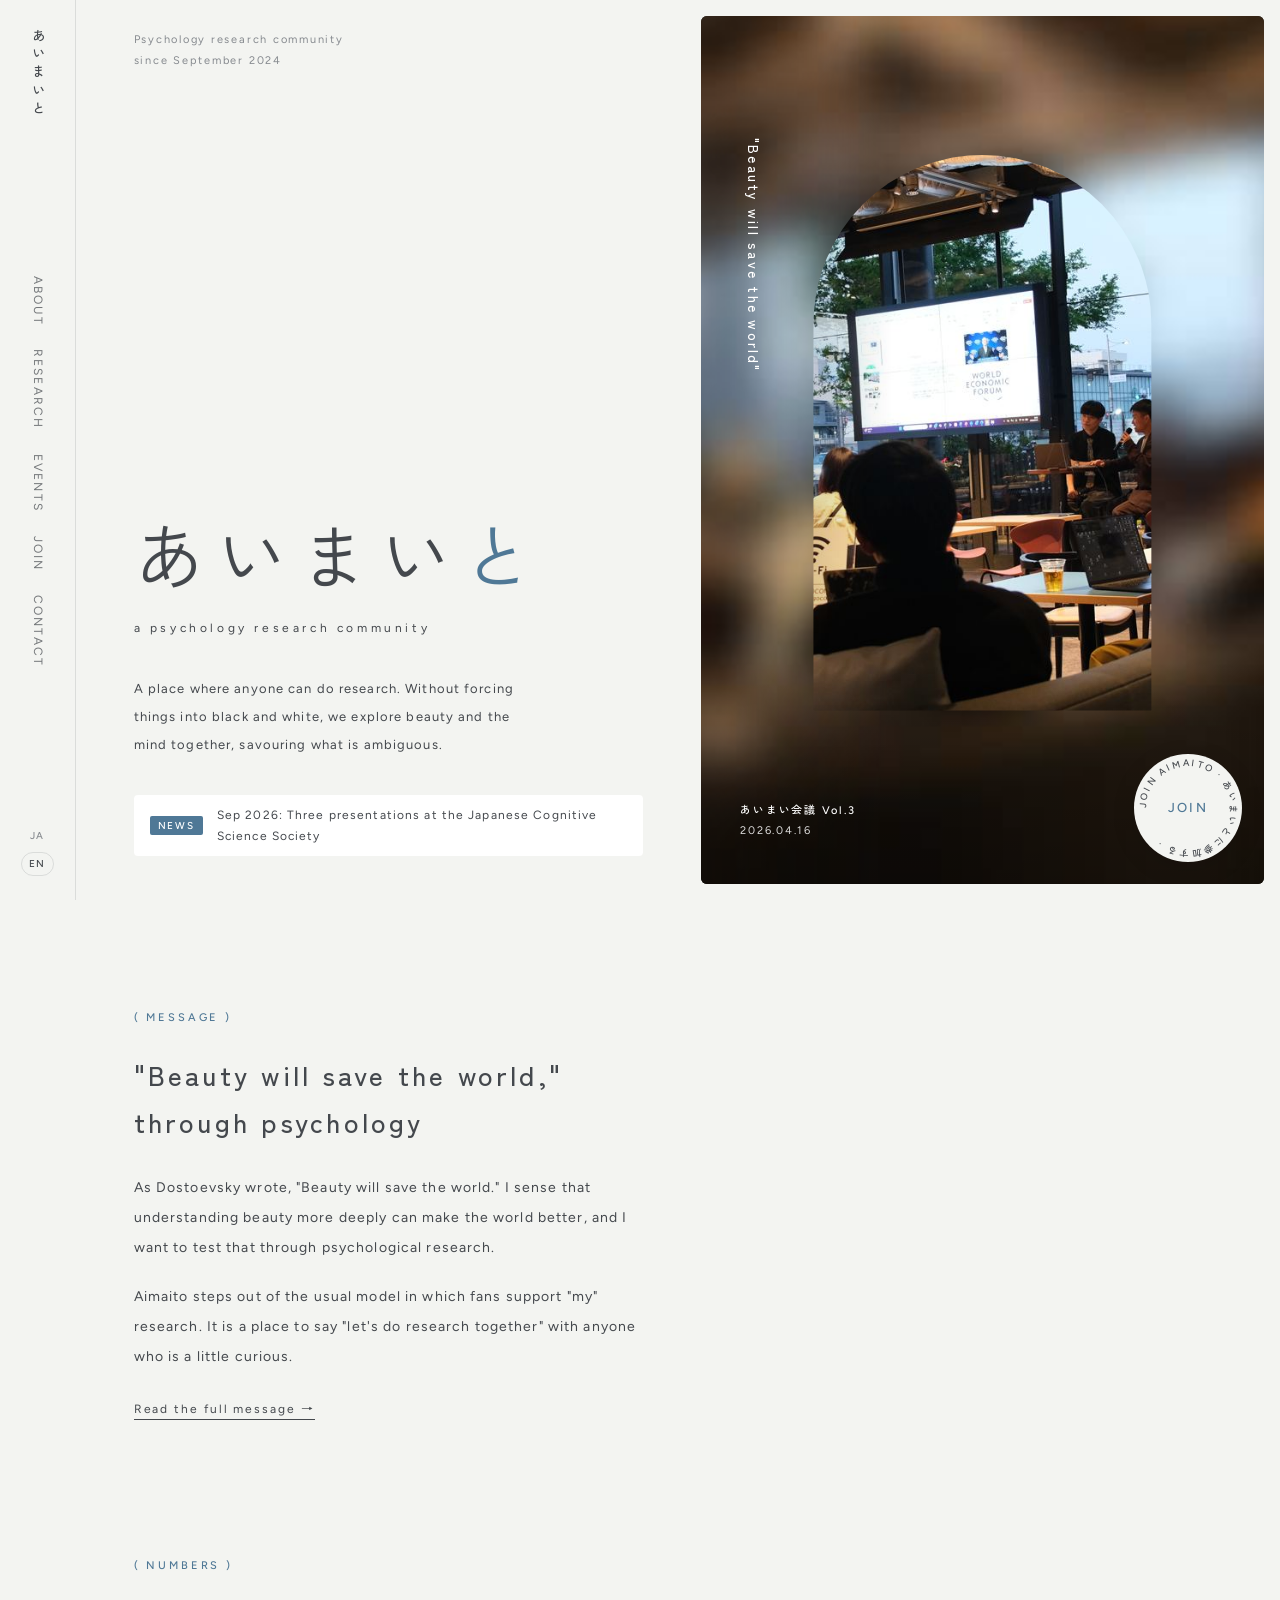
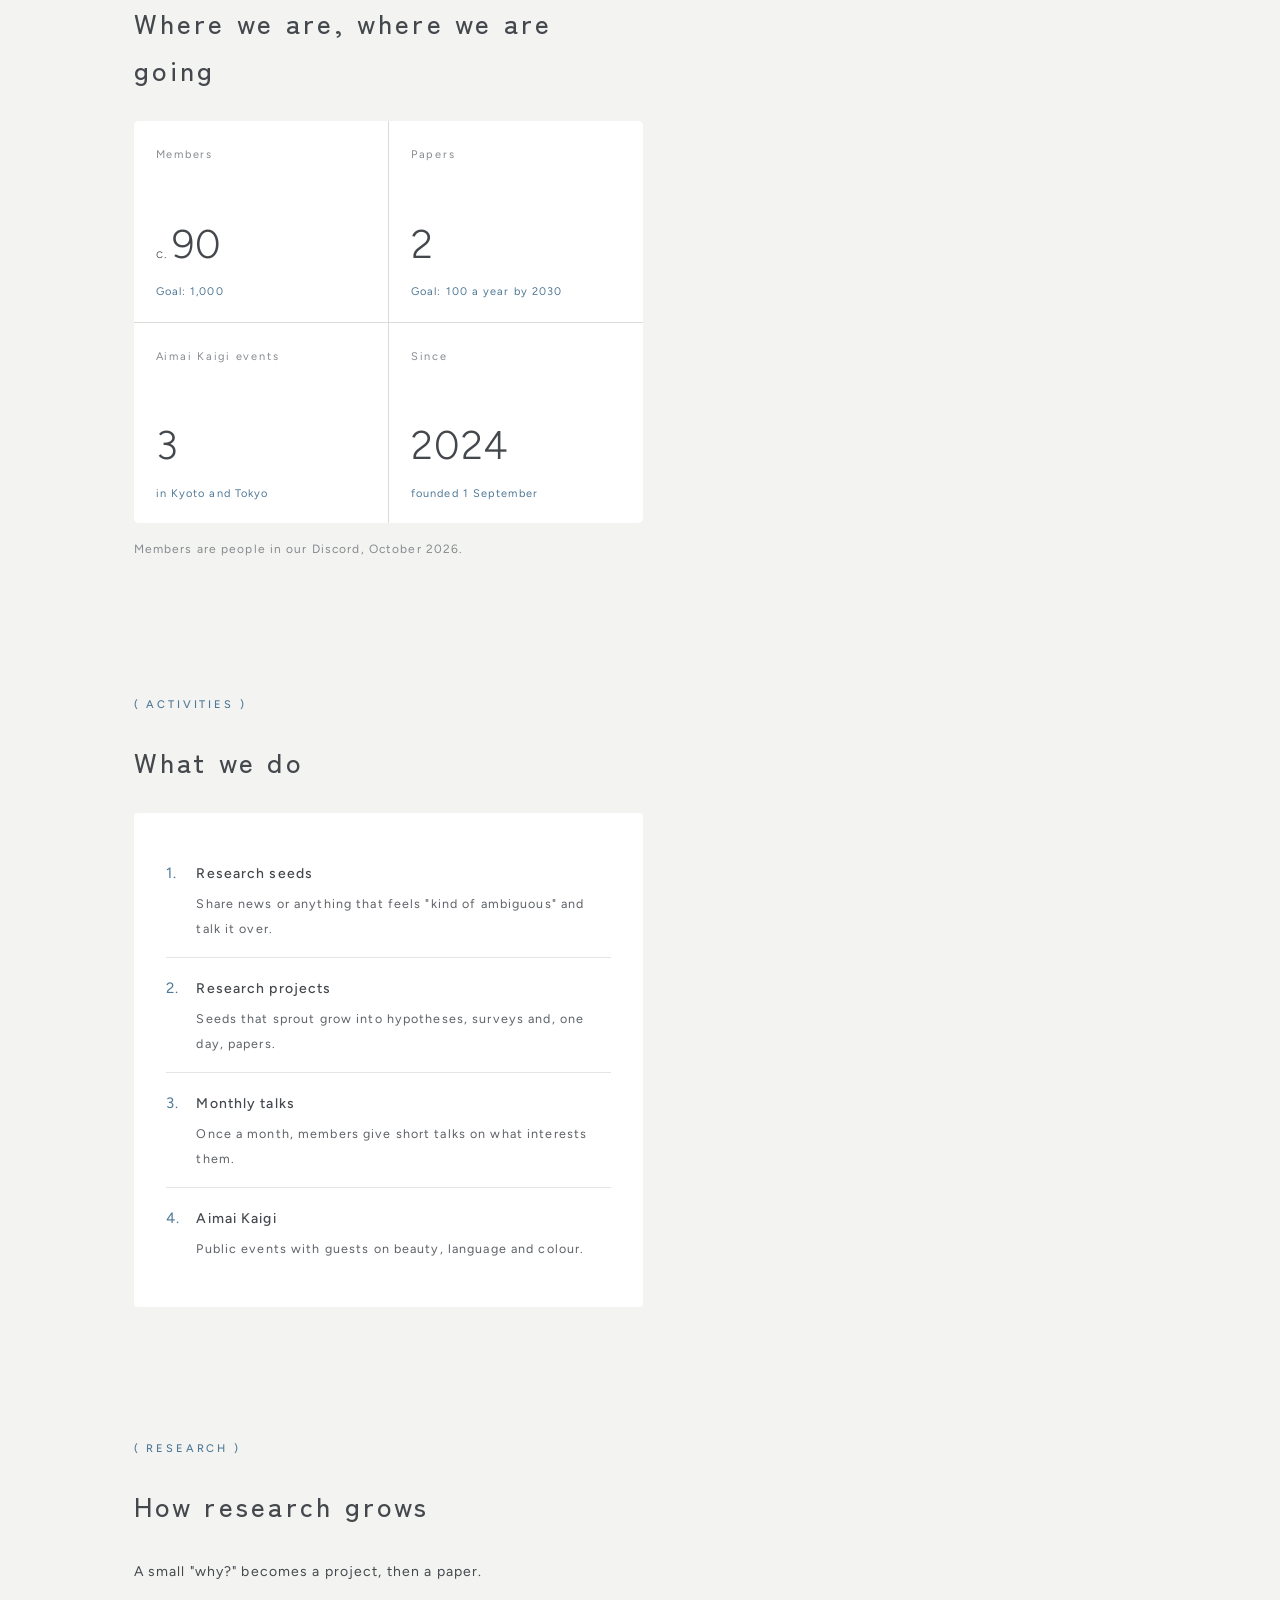
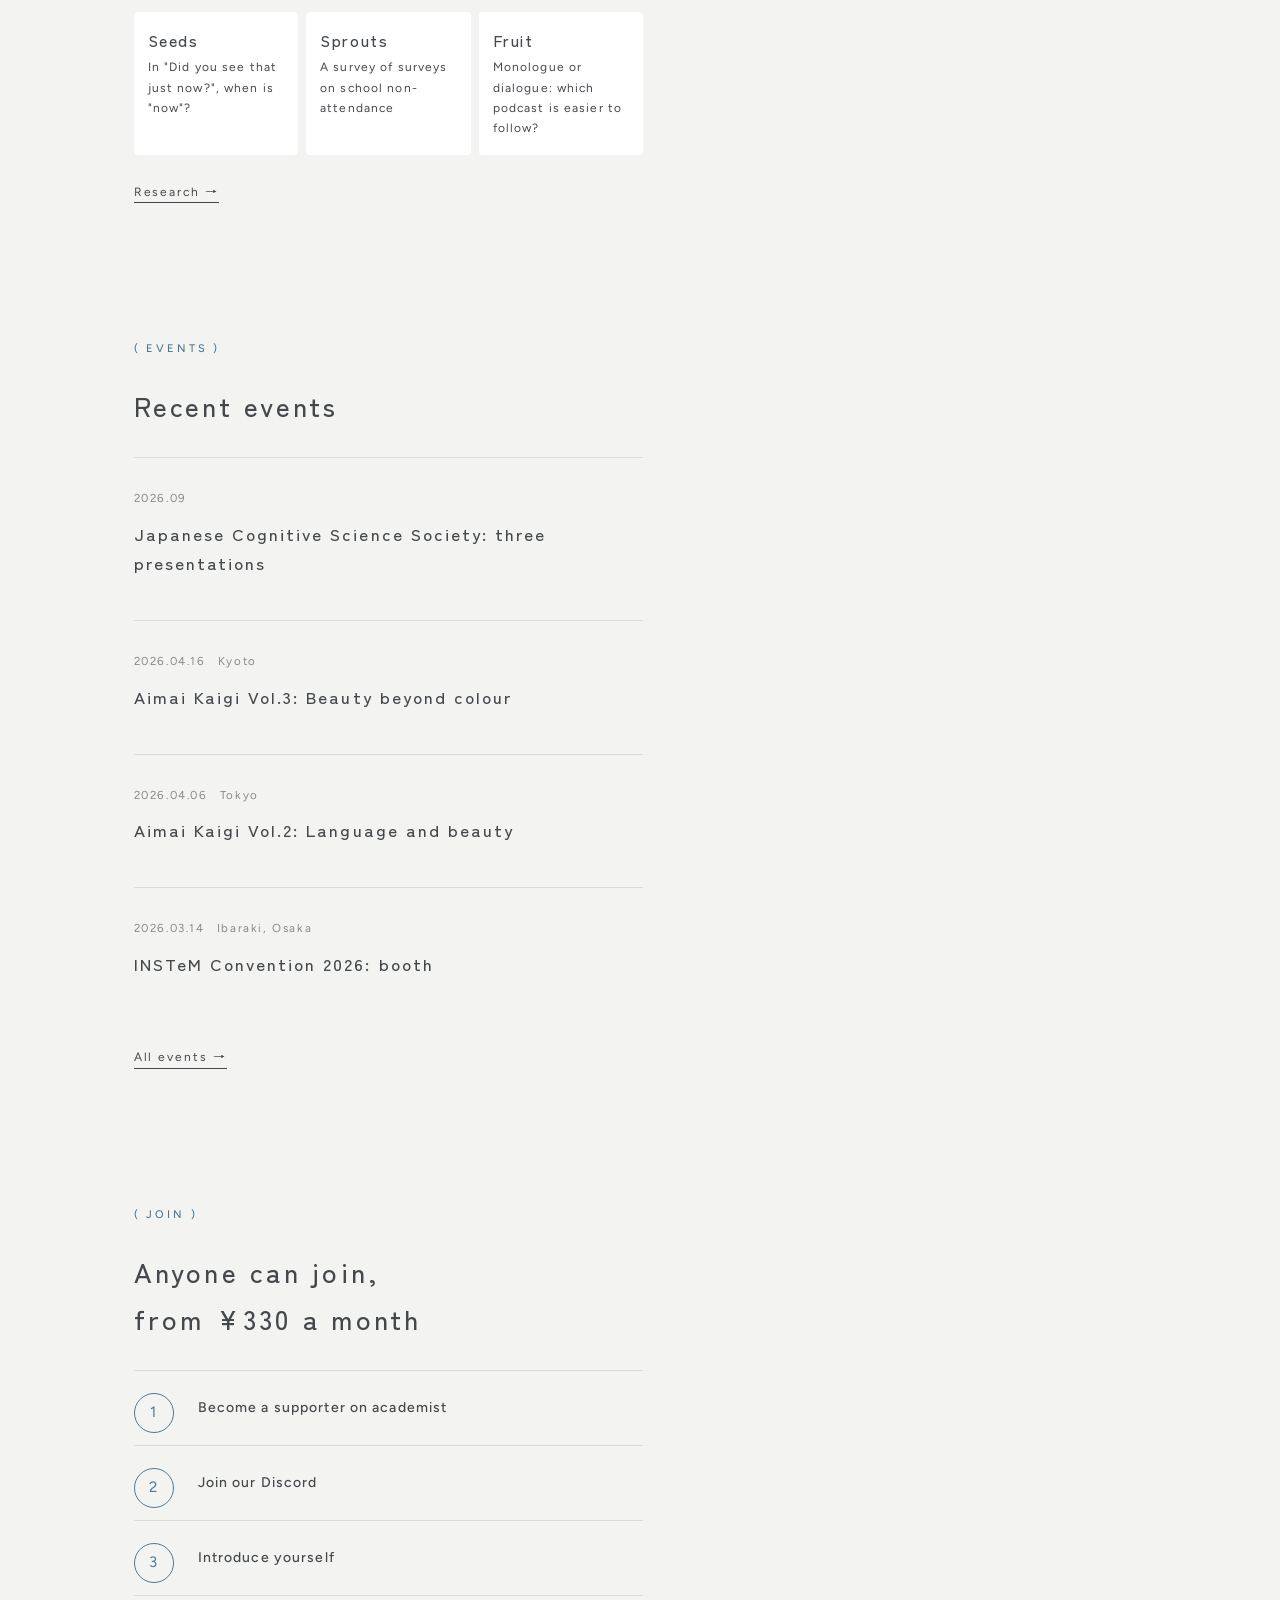
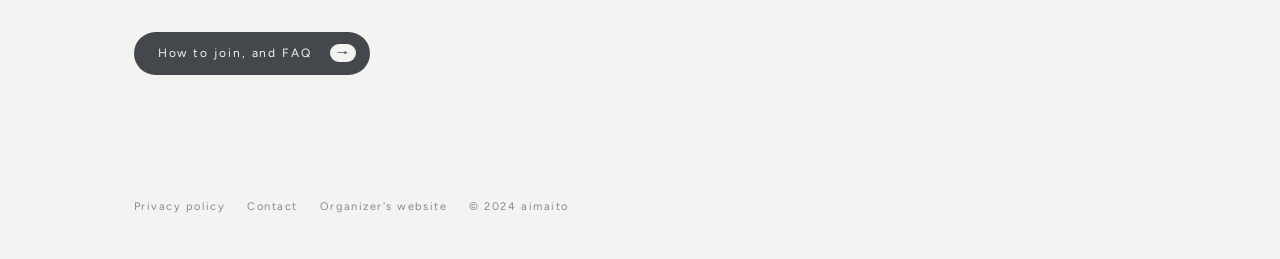
==== commit 5b1f2ecc: "手話研究の説明、INSTeMコンベンション2026出展、日本認知科学会2026の発表を追加 Co-Authored-By: Claude Opus 5.5 <noreply@anthropic.com" ====
--- a/index.html
+++ b/index.html
@@ -80,7 +80,7 @@
         <p class="sub"><span lang="ja">心理学研究コミュニティ</span><span lang="en">a psychology research community</span></p>
         <p class="lead" lang="ja">研究者じゃなくても，研究できる場所を。白黒つけずに，あいまいなものをみんなで味わいながら，「美」や「こころ」について調べています。</p>
         <p class="lead" lang="en">A place where anyone can do research. Without forcing things into black and white, we explore beauty and the mind together, savouring what is ambiguous.</p>
-        <a class="news" href="events/"><span class="tag">EVENT</span><span lang="ja">2026.04.16 あいまい会議 Vol.3「色」を京都で開きました</span><span lang="en">16 Apr 2026: Aimai Kaigi Vol.3 on colour, in Kyoto</span></a>
+        <a class="news" href="events/#jcss2026"><span class="tag">NEWS</span><span lang="ja">2026.09 日本認知科学会 第43回大会で研究を3件発表しました</span><span lang="en">Sep 2026: Three presentations at the Japanese Cognitive Science Society</span></a>
       </div>
     </header>
 
@@ -136,12 +136,20 @@
       <span class="label">( EVENTS )</span>
       <h2><span lang="ja">最近のイベント</span><span lang="en">Recent events</span></h2>
       <article class="event compact">
+        <p class="meta"><span>2026.09</span></p>
+        <h2><span lang="ja">日本認知科学会 第43回大会<br>研究を3件発表</span><span lang="en">Japanese Cognitive Science Society: three presentations</span></h2>
+      </article>
+      <article class="event compact">
         <p class="meta"><span>2026.04.16</span><span lang="ja">京都</span><span lang="en">Kyoto</span></p>
         <h2><span lang="ja">あいまい会議 Vol.3<br>More than Colorの美しさ</span><span lang="en">Aimai Kaigi Vol.3: Beauty beyond colour</span></h2>
       </article>
       <article class="event compact">
         <p class="meta"><span>2026.04.06</span><span lang="ja">東京</span><span lang="en">Tokyo</span></p>
         <h2><span lang="ja">あいまい会議 Vol.2<br>ことばと美</span><span lang="en">Aimai Kaigi Vol.2: Language and beauty</span></h2>
+      </article>
+      <article class="event compact">
+        <p class="meta"><span>2026.03.14</span><span lang="ja">大阪・茨木</span><span lang="en">Ibaraki, Osaka</span></p>
+        <h2><span lang="ja">INSTeM コンベンション 2026<br>ブース出展</span><span lang="en">INSTeM Convention 2026: booth</span></h2>
       </article>
       <a class="more" href="events/"><span lang="ja">イベントの記録</span><span lang="en">All events</span></a>
     </section>
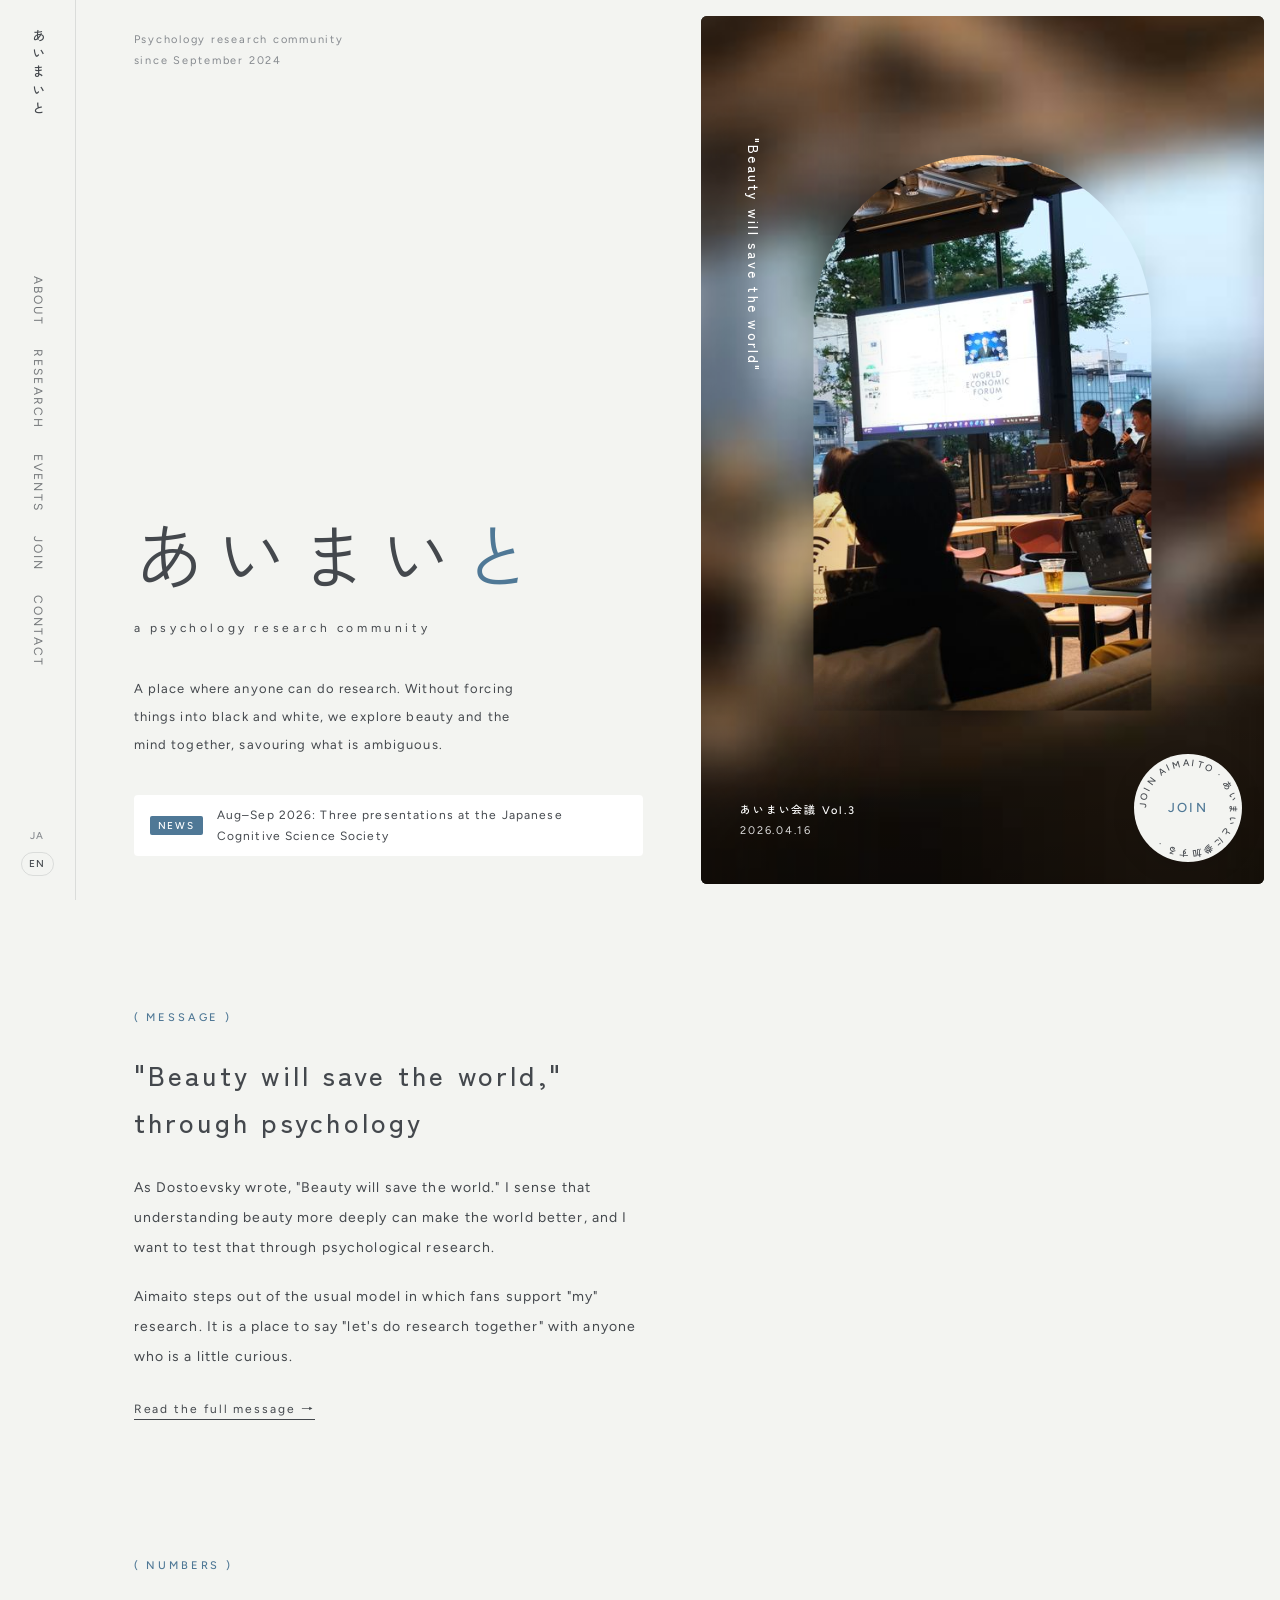
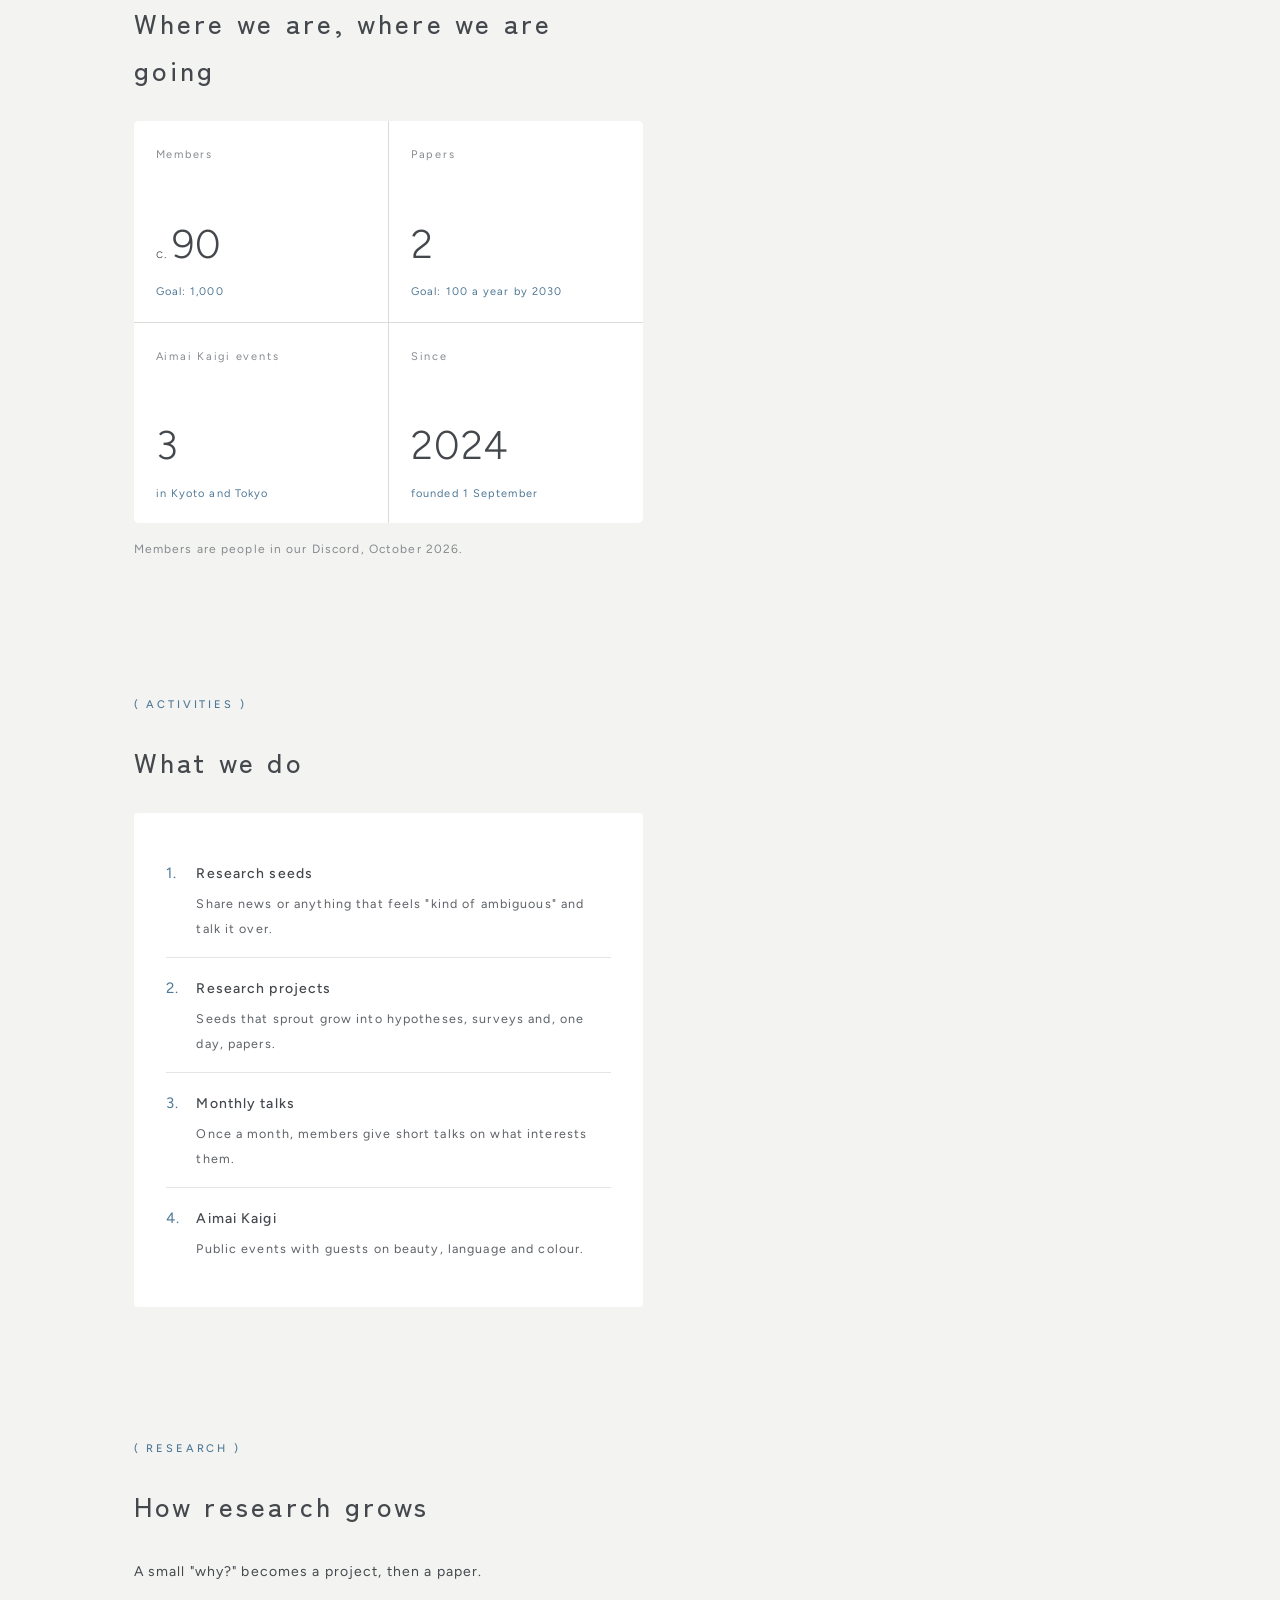
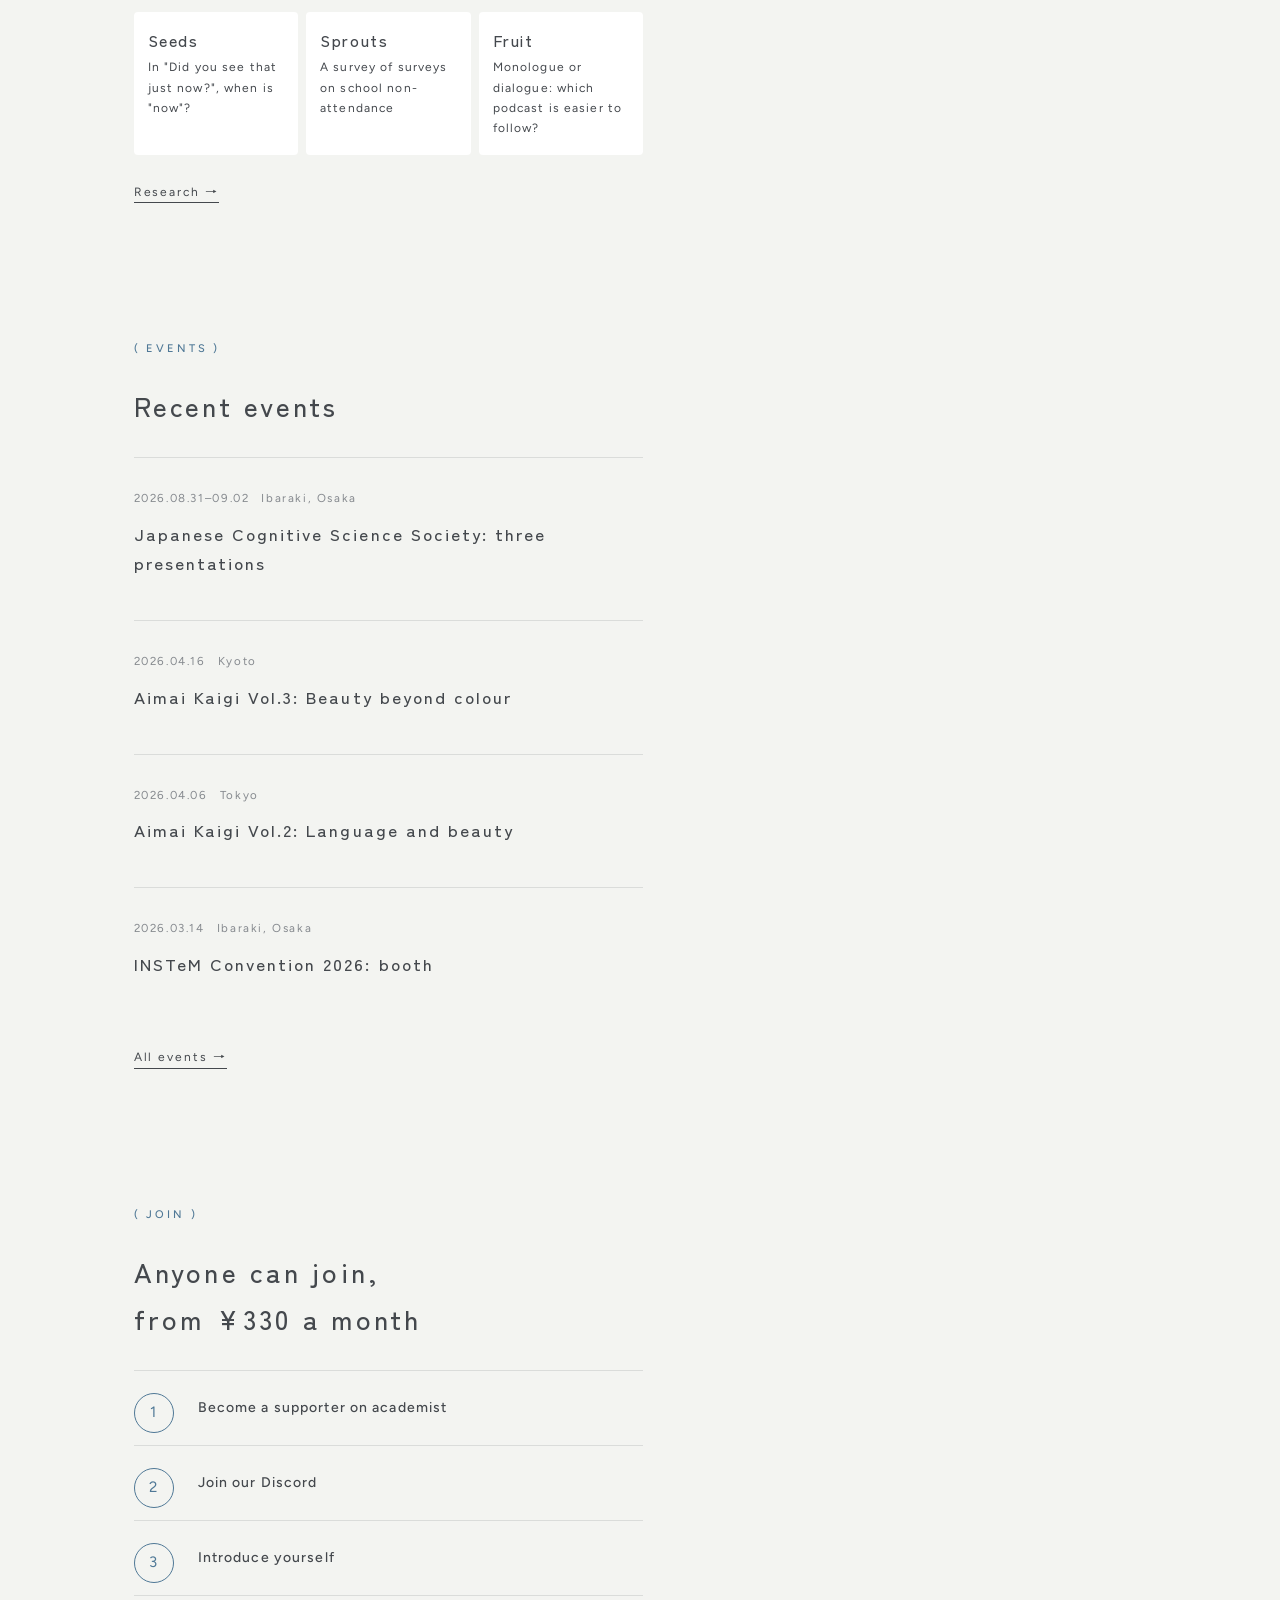
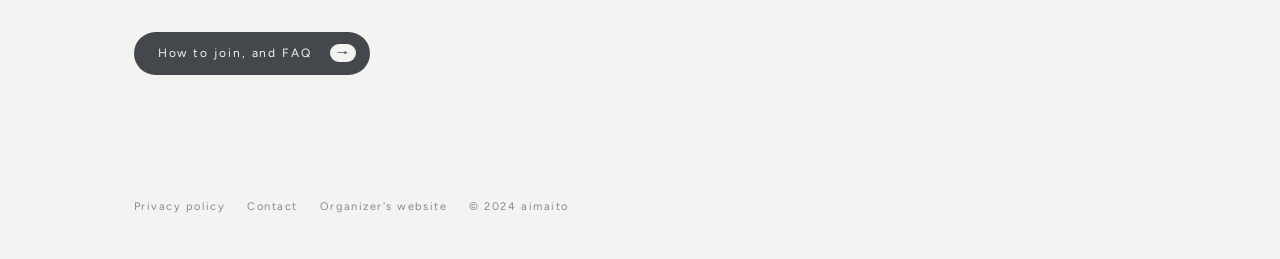
==== commit 45ca8e01: "日本認知科学会第43回大会の会期と会場を追記 Co-Authored-By: Claude Opus 5.5 <noreply@anthropic.com>" ====
--- a/index.html
+++ b/index.html
@@ -80,7 +80,7 @@
         <p class="sub"><span lang="ja">心理学研究コミュニティ</span><span lang="en">a psychology research community</span></p>
         <p class="lead" lang="ja">研究者じゃなくても，研究できる場所を。白黒つけずに，あいまいなものをみんなで味わいながら，「美」や「こころ」について調べています。</p>
         <p class="lead" lang="en">A place where anyone can do research. Without forcing things into black and white, we explore beauty and the mind together, savouring what is ambiguous.</p>
-        <a class="news" href="events/#jcss2026"><span class="tag">NEWS</span><span lang="ja">2026.09 日本認知科学会 第43回大会で研究を3件発表しました</span><span lang="en">Sep 2026: Three presentations at the Japanese Cognitive Science Society</span></a>
+        <a class="news" href="events/#jcss2026"><span class="tag">NEWS</span><span lang="ja">2026.08.31–09.02 日本認知科学会 第43回大会で研究を3件発表しました</span><span lang="en">Aug–Sep 2026: Three presentations at the Japanese Cognitive Science Society</span></a>
       </div>
     </header>
 
@@ -136,7 +136,7 @@
       <span class="label">( EVENTS )</span>
       <h2><span lang="ja">最近のイベント</span><span lang="en">Recent events</span></h2>
       <article class="event compact">
-        <p class="meta"><span>2026.09</span></p>
+        <p class="meta"><span>2026.08.31–09.02</span><span lang="ja">大阪・茨木</span><span lang="en">Ibaraki, Osaka</span></p>
         <h2><span lang="ja">日本認知科学会 第43回大会<br>研究を3件発表</span><span lang="en">Japanese Cognitive Science Society: three presentations</span></h2>
       </article>
       <article class="event compact">
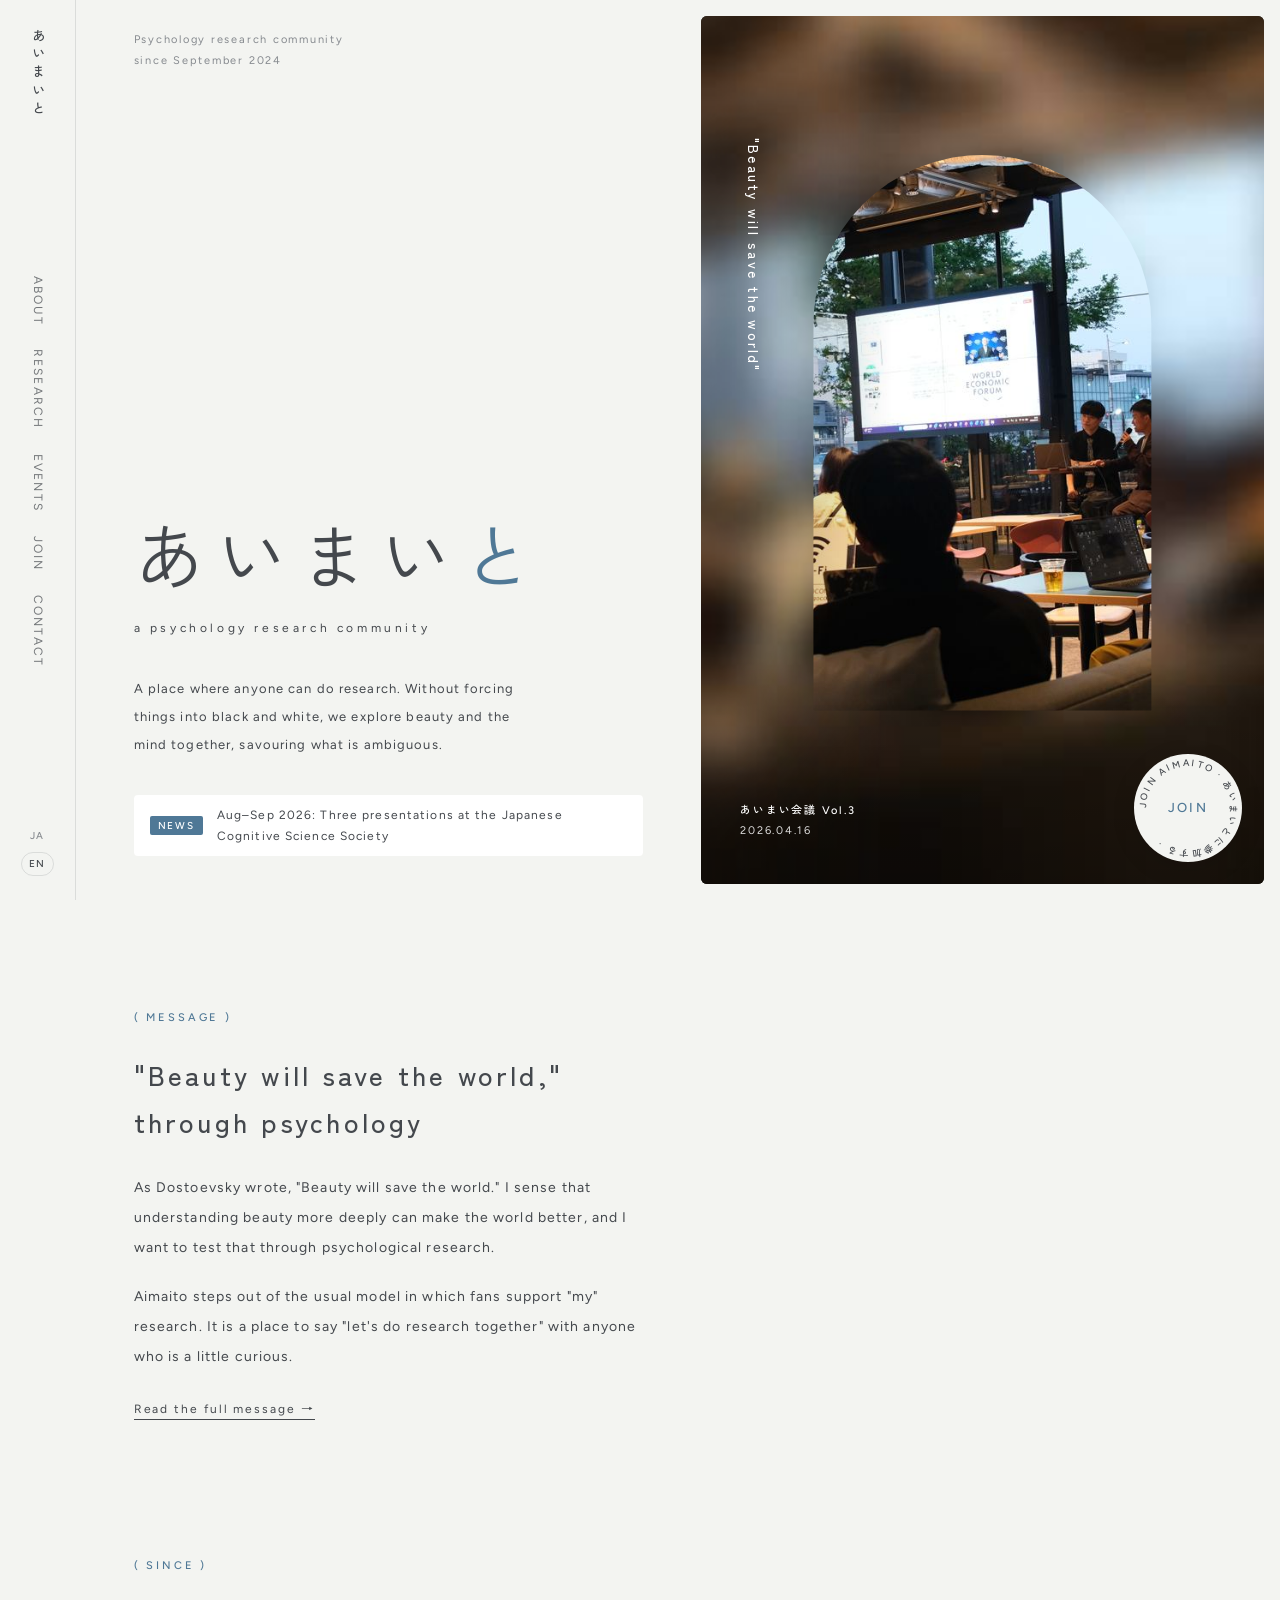
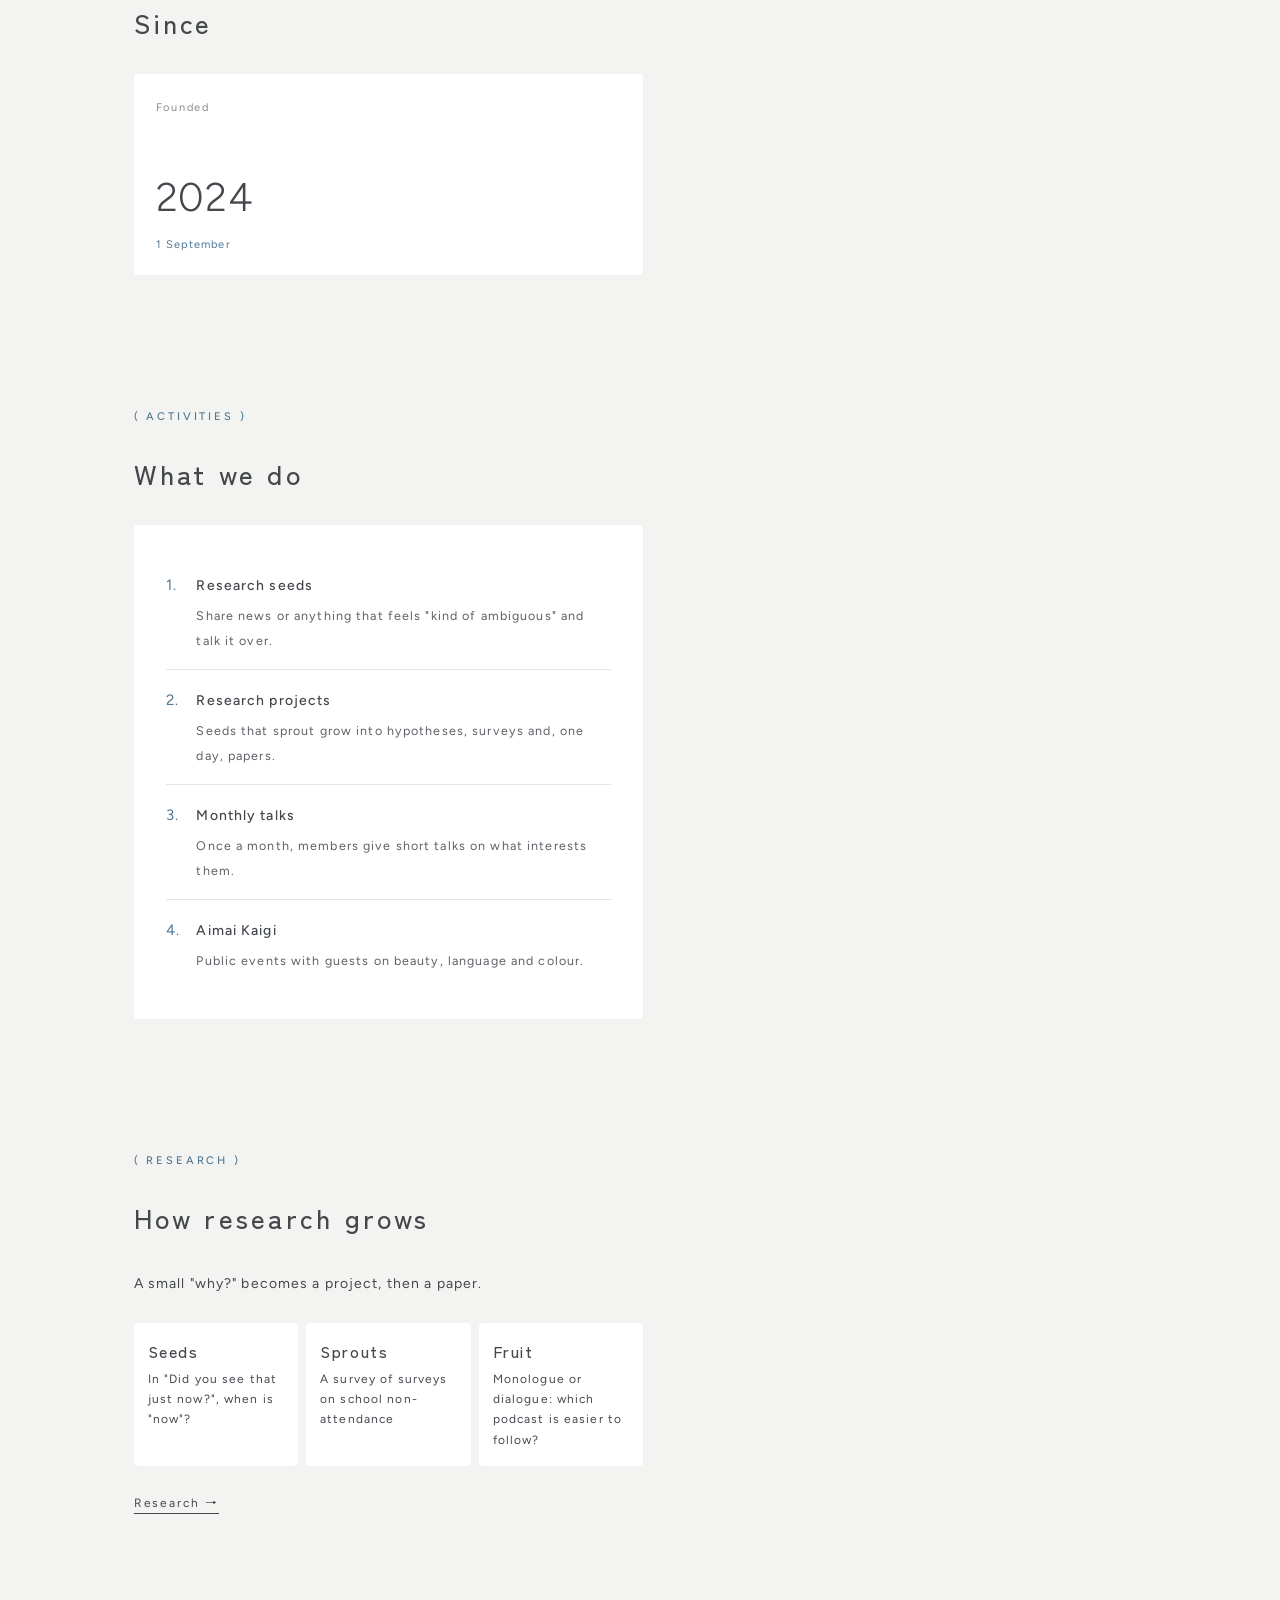
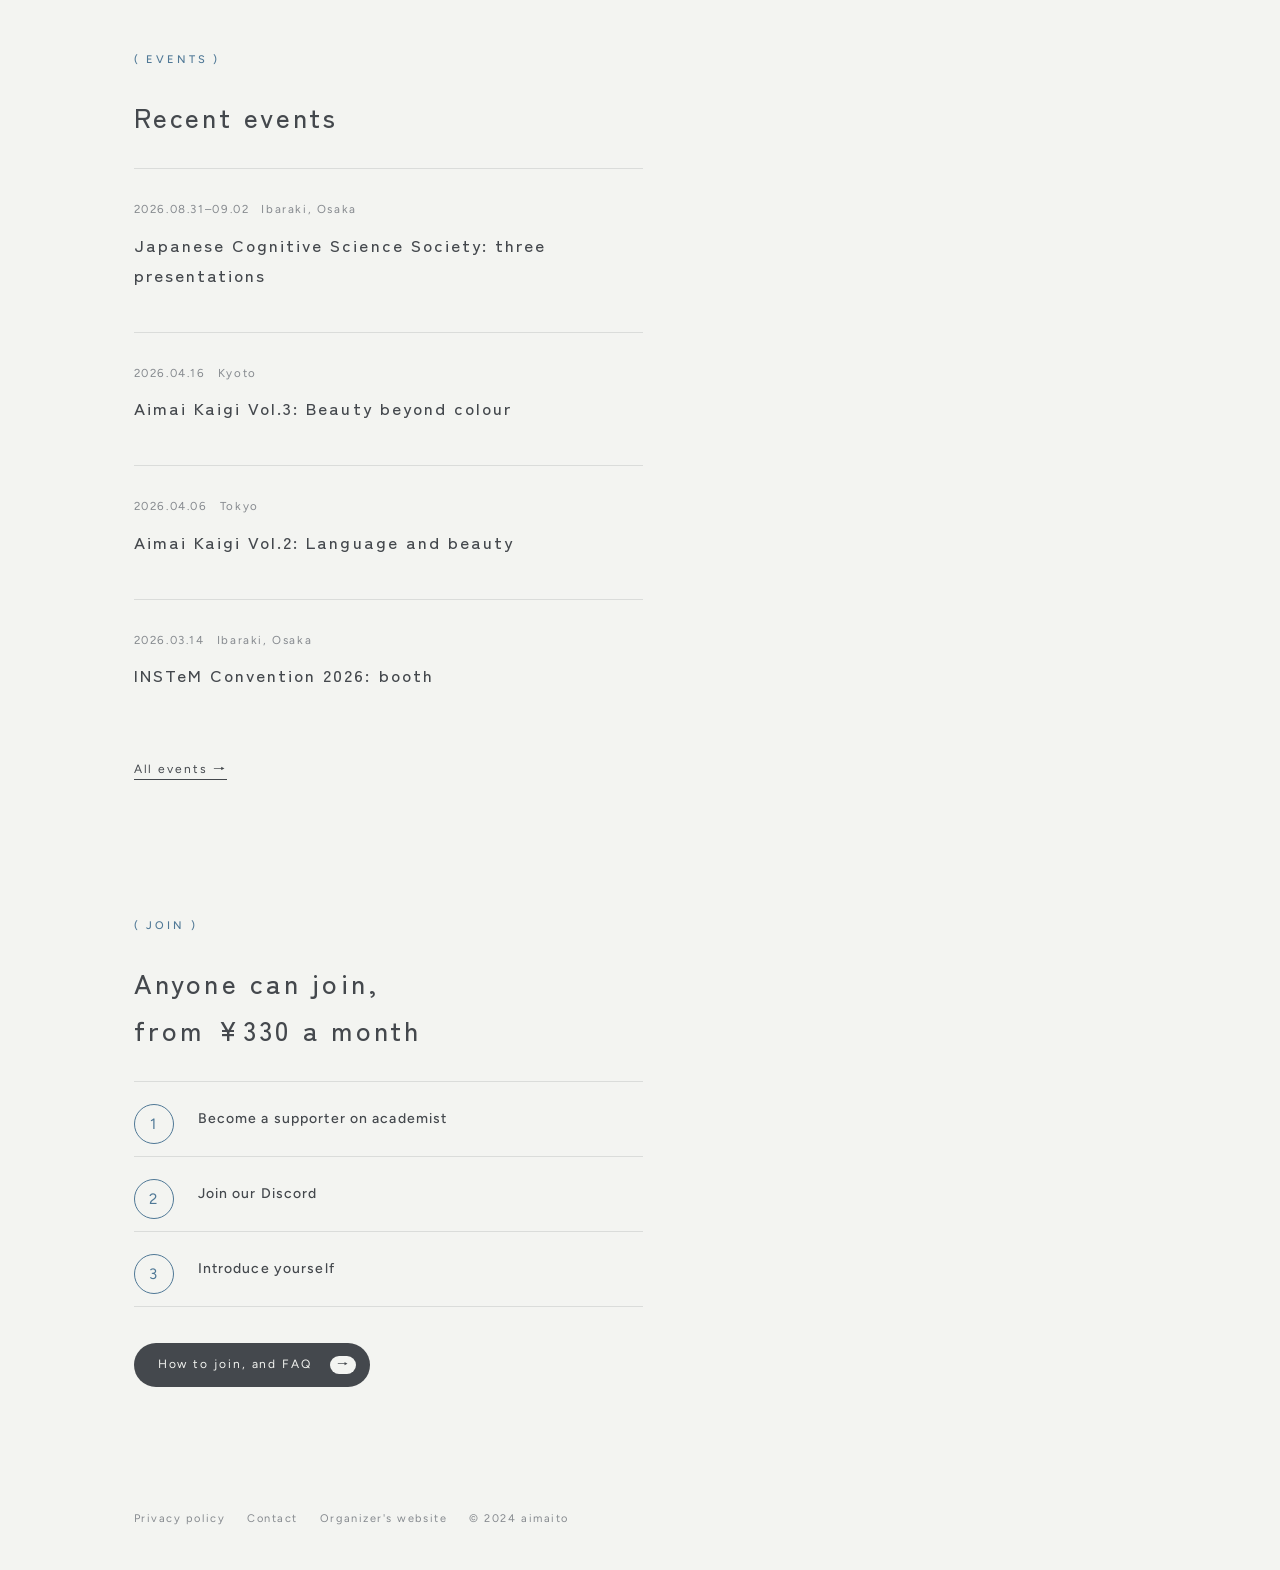
==== commit 43371b05: "トップの数字欄（メンバー数・論文数・目標・会議回数）を外し、設立日だけにする Co-Authored-By: Claude Opus 5.5 <noreply@anthropic.com>" ====
--- a/index.html
+++ b/index.html
@@ -95,15 +95,11 @@
     </section>
 
     <section id="numbers" data-photo="hall" data-cap="あいまい会議2025|2025.08.31">
-      <span class="label">( NUMBERS )</span>
-      <h2><span lang="ja">いまと，目指すところ</span><span lang="en">Where we are, where we are going</span></h2>
-      <div class="stats">
-        <div class="stat"><p class="k"><span lang="ja">メンバー</span><span lang="en">Members</span></p><p class="v"><small lang="ja" style="margin:0 4px 0 0">約</small><small lang="en" style="margin:0 4px 0 0">c.</small>90<small lang="ja">人</small></p><p class="goal"><span lang="ja">目標 1,000人</span><span lang="en">Goal: 1,000</span></p></div>
-        <div class="stat"><p class="k"><span lang="ja">論文</span><span lang="en">Papers</span></p><p class="v">2<small lang="ja">本</small></p><p class="goal"><span lang="ja">2030年までに 年100本</span><span lang="en">Goal: 100 a year by 2030</span></p></div>
-        <div class="stat"><p class="k"><span lang="ja">あいまい会議</span><span lang="en">Aimai Kaigi events</span></p><p class="v">3<small lang="ja">回</small></p><p class="goal"><span lang="ja">京都と東京で</span><span lang="en">in Kyoto and Tokyo</span></p></div>
-        <div class="stat"><p class="k"><span lang="ja">はじまり</span><span lang="en">Since</span></p><p class="v">2024</p><p class="goal"><span lang="ja">9月1日に設立</span><span lang="en">founded 1 September</span></p></div>
+      <span class="label">( SINCE )</span>
+      <h2><span lang="ja">はじまり</span><span lang="en">Since</span></h2>
+      <div class="stats" style="grid-template-columns:1fr">
+        <div class="stat"><p class="k"><span lang="ja">設立</span><span lang="en">Founded</span></p><p class="v">2024</p><p class="goal"><span lang="ja">9月1日</span><span lang="en">1 September</span></p></div>
       </div>
-      <p class="note" style="margin-top:14px"><span lang="ja">メンバー数は Discord の参加者（2026年10月）。</span><span lang="en">Members are people in our Discord, October 2026.</span></p>
     </section>
 
     <section id="activities" data-photo="writing" data-cap="研究のたね">
--- a/assets/css/style.css
+++ b/assets/css/style.css
@@ -48,9 +48,14 @@
   display: flex; flex-direction: column; align-items: center; justify-content: space-between;
   padding: 28px 0 24px; border-right: 1px solid var(--line); background: var(--paper);
 }
-.rail .mark { writing-mode: vertical-rl; font-size: 13px; letter-spacing: .4em; font-weight: 500; }
+.rail .mark { writing-mode: vertical-rl; font-size: 13px; letter-spacing: .4em; font-weight: 500; white-space: nowrap; flex-shrink: 0; }
 .rail-nav { display: flex; flex-direction: column; align-items: center; gap: 24px; font-size: 12px; letter-spacing: .3em; }
-.rail-nav a { writing-mode: vertical-rl; opacity: .72; transition: opacity .2s, color .2s; }
+.rail-nav a { writing-mode: vertical-rl; opacity: .72; transition: opacity .2s, color .2s; white-space: nowrap; flex-shrink: 0; }
+@media (min-width: 901px) and (max-height: 760px) {
+  .rail { padding: 18px 0 16px; }
+  .rail-nav { gap: 14px; font-size: 11px; letter-spacing: .2em; }
+  .rail .mark { letter-spacing: .3em; }
+}
 .rail-nav a [lang="en"] { letter-spacing: .18em; }
 .rail-nav a:hover, .rail-nav a.is-on, .rail-nav a[aria-current="page"] { opacity: 1; color: var(--accent); }
 .lang-switch { display: flex; flex-direction: column; gap: 4px; }
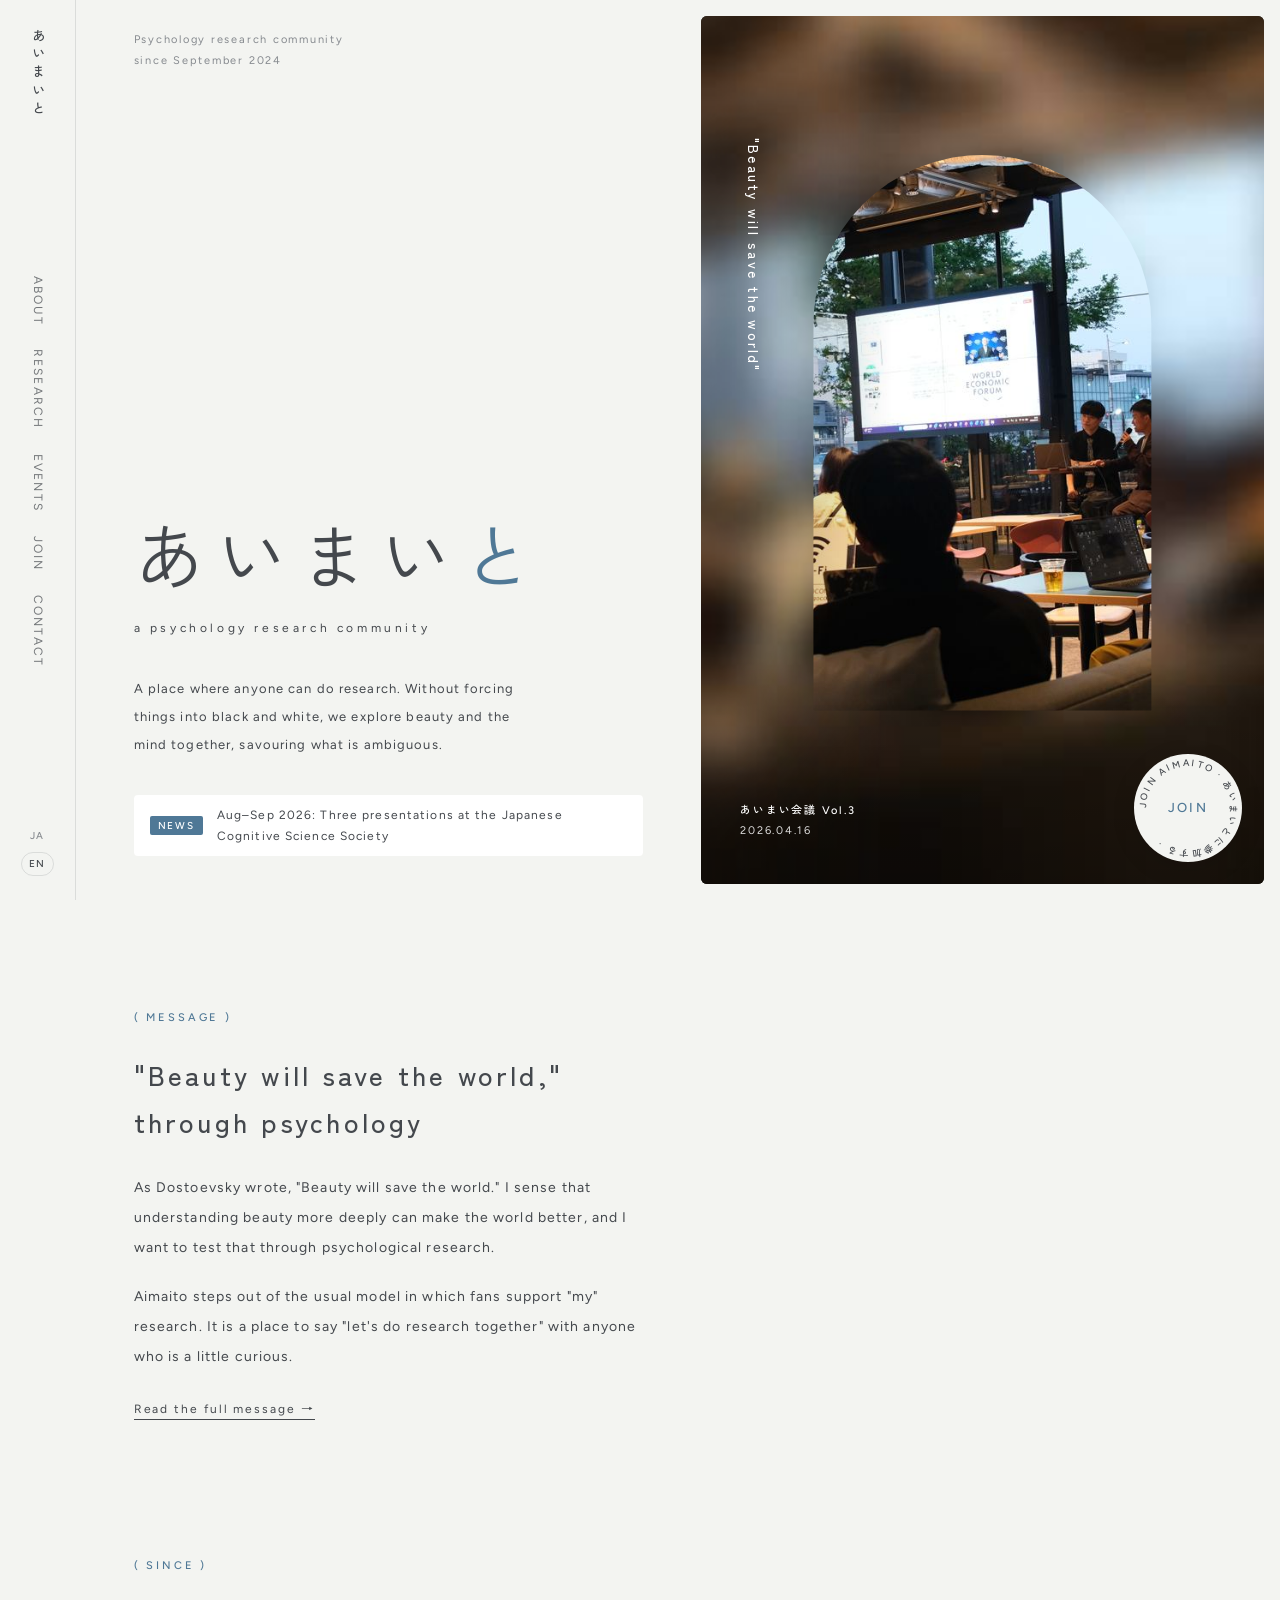
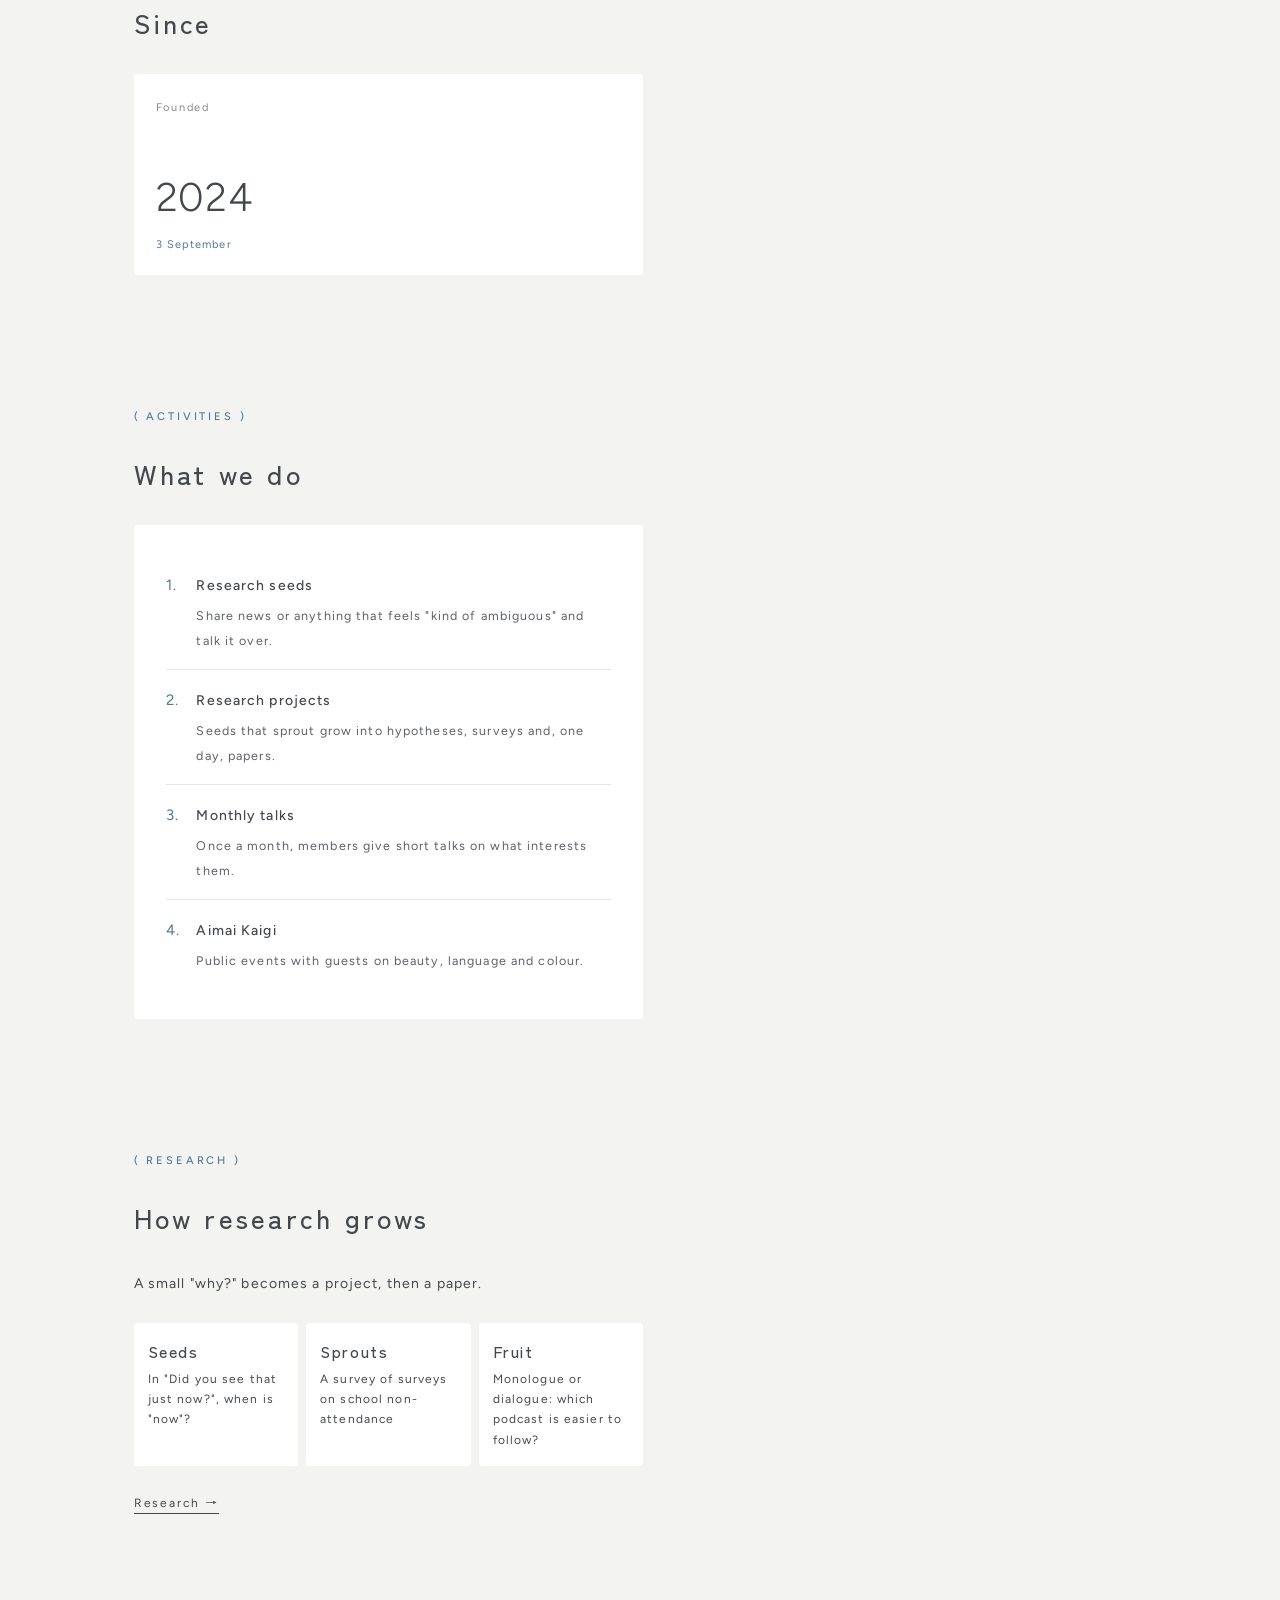
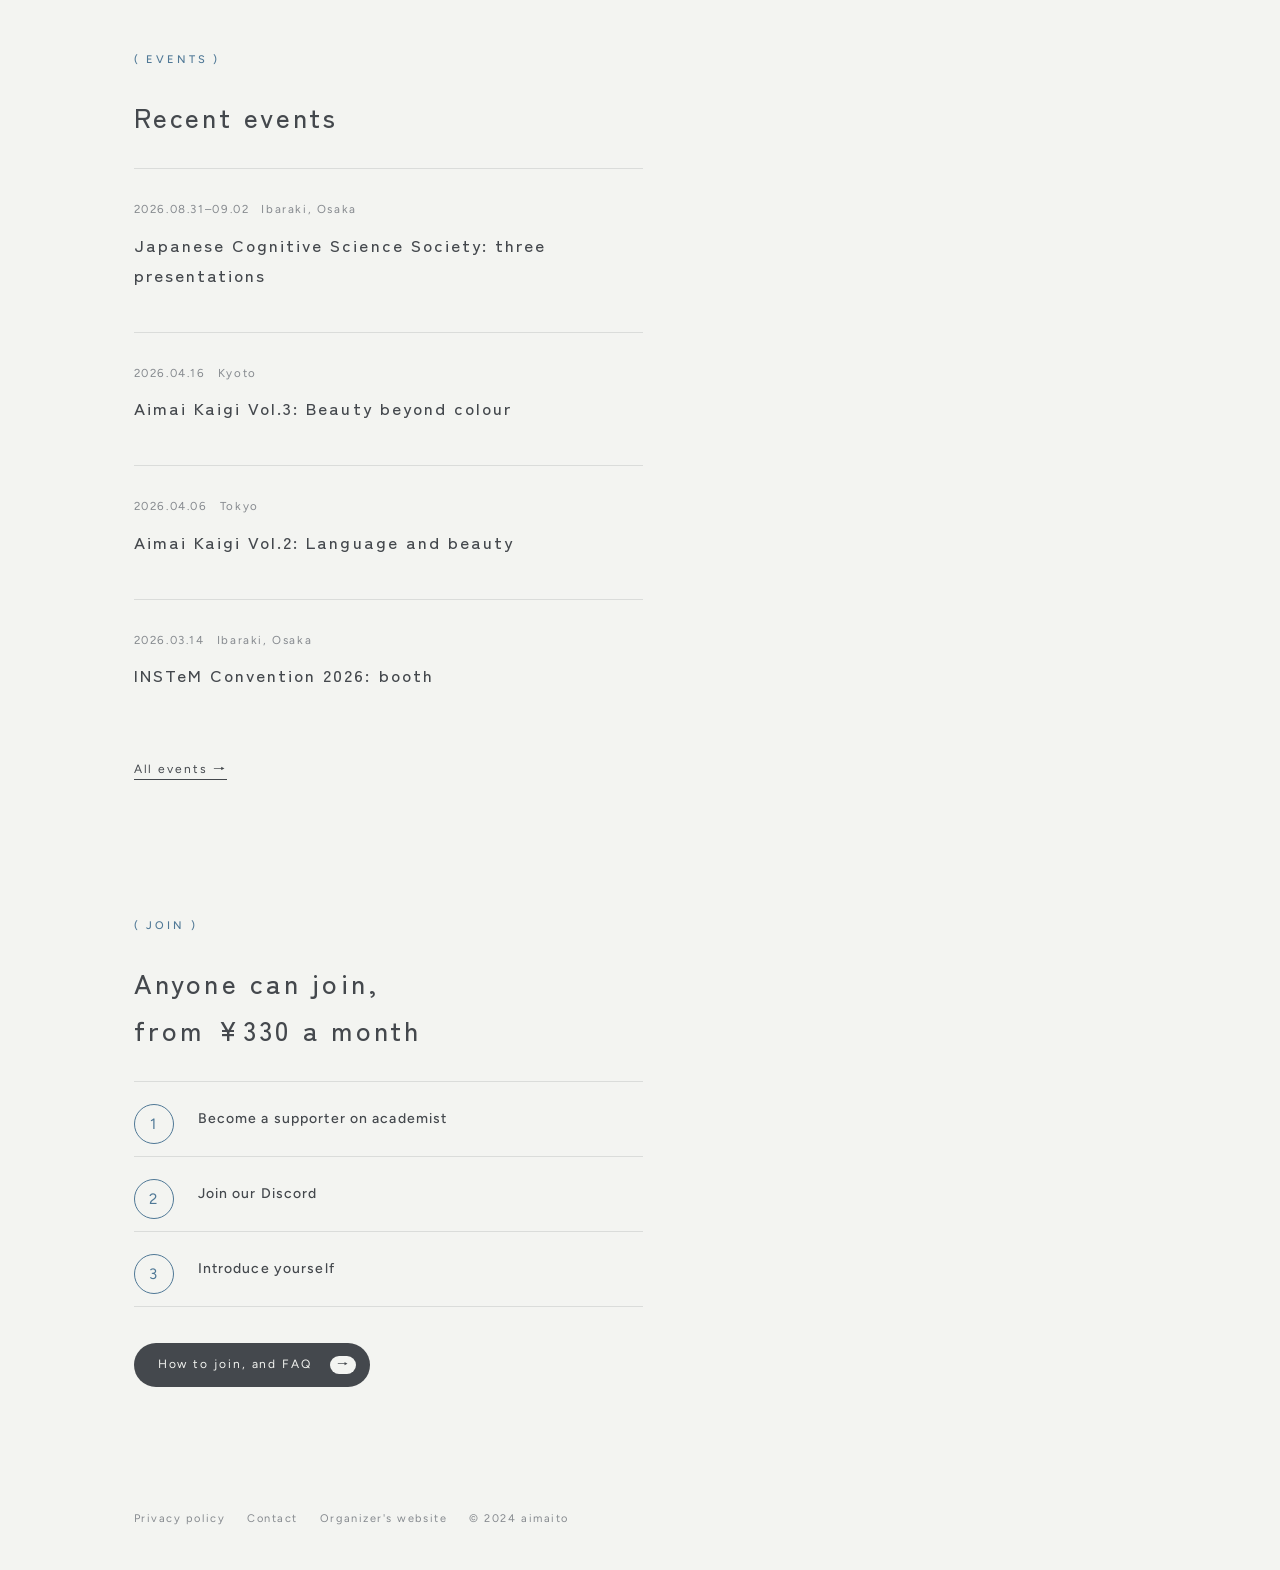
==== commit 8c5cfa94: "設立日を 2024年9月3日 に修正 Co-Authored-By: Claude Opus 5.5 <noreply@anthropic.com>" ====
--- a/index.html
+++ b/index.html
@@ -98,7 +98,7 @@
       <span class="label">( SINCE )</span>
       <h2><span lang="ja">はじまり</span><span lang="en">Since</span></h2>
       <div class="stats" style="grid-template-columns:1fr">
-        <div class="stat"><p class="k"><span lang="ja">設立</span><span lang="en">Founded</span></p><p class="v">2024</p><p class="goal"><span lang="ja">9月1日</span><span lang="en">1 September</span></p></div>
+        <div class="stat"><p class="k"><span lang="ja">設立</span><span lang="en">Founded</span></p><p class="v">2024</p><p class="goal"><span lang="ja">9月3日</span><span lang="en">3 September</span></p></div>
       </div>
     </section>
 
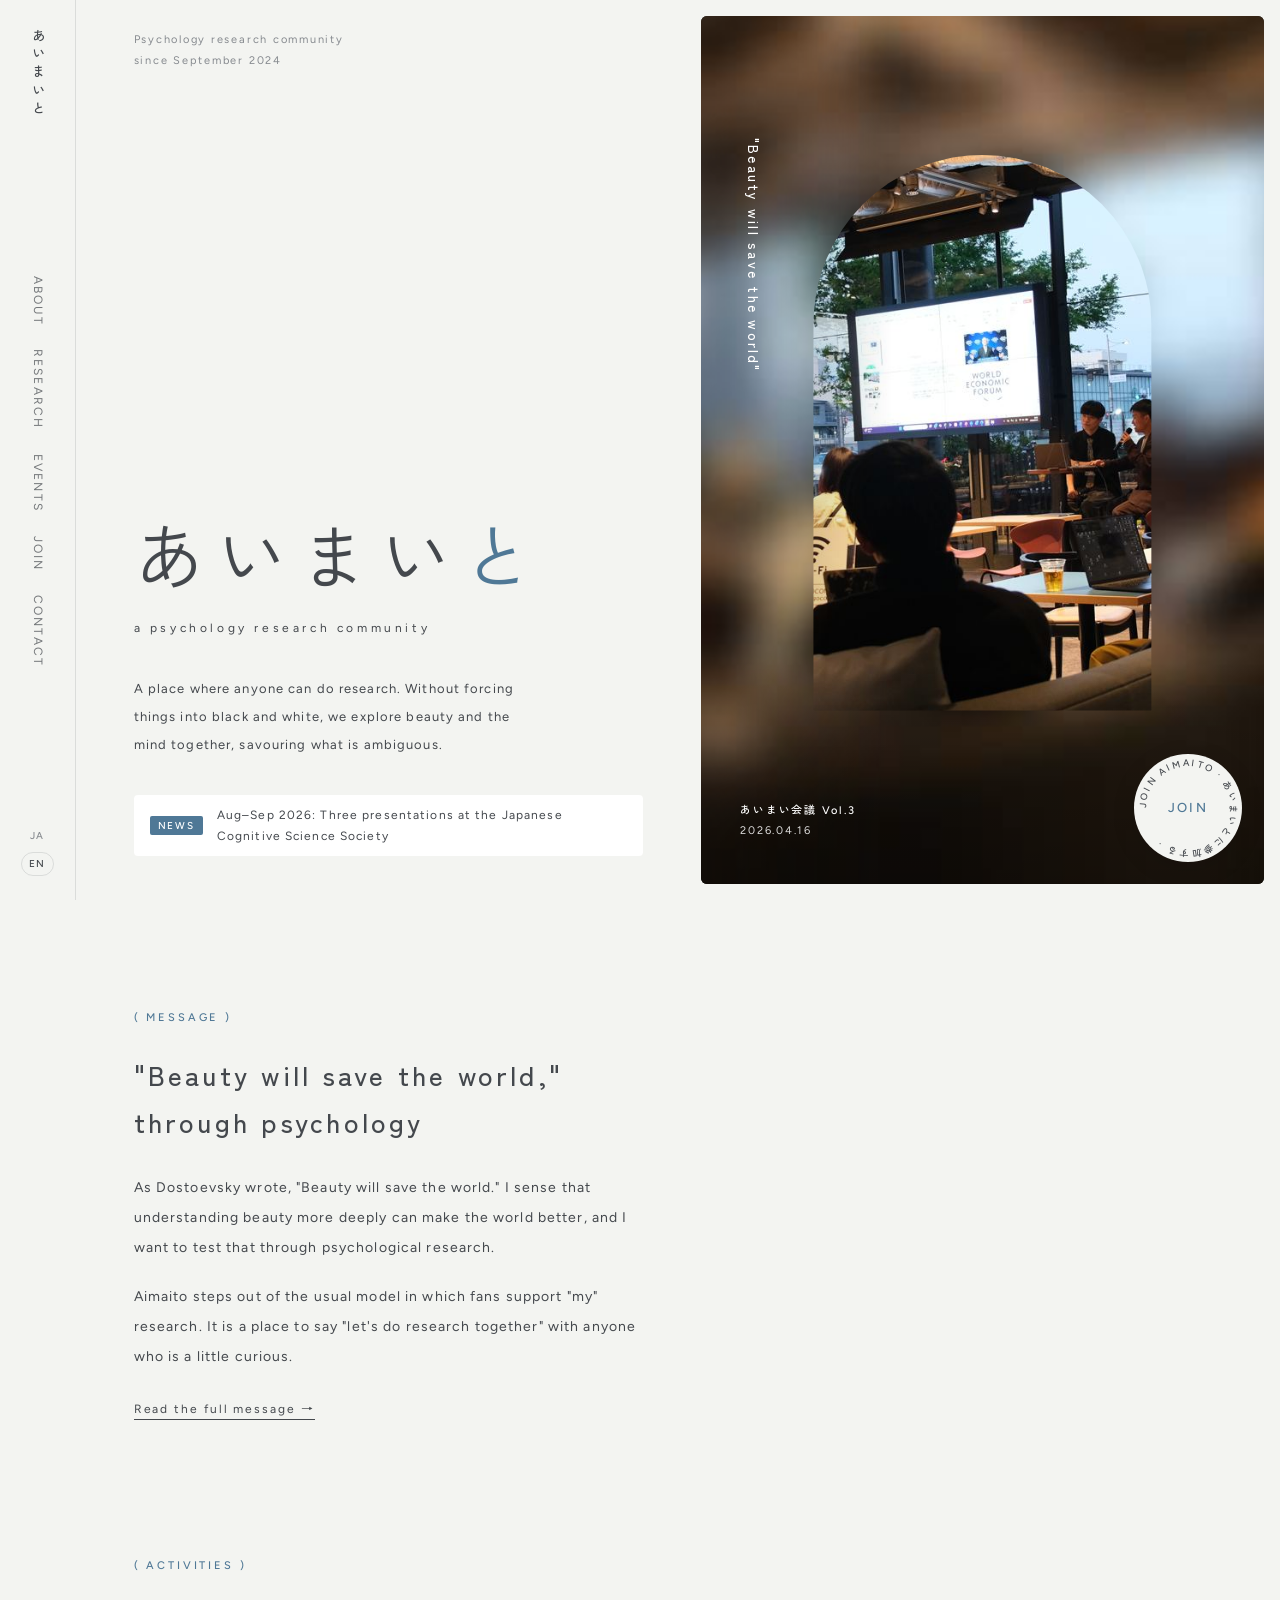
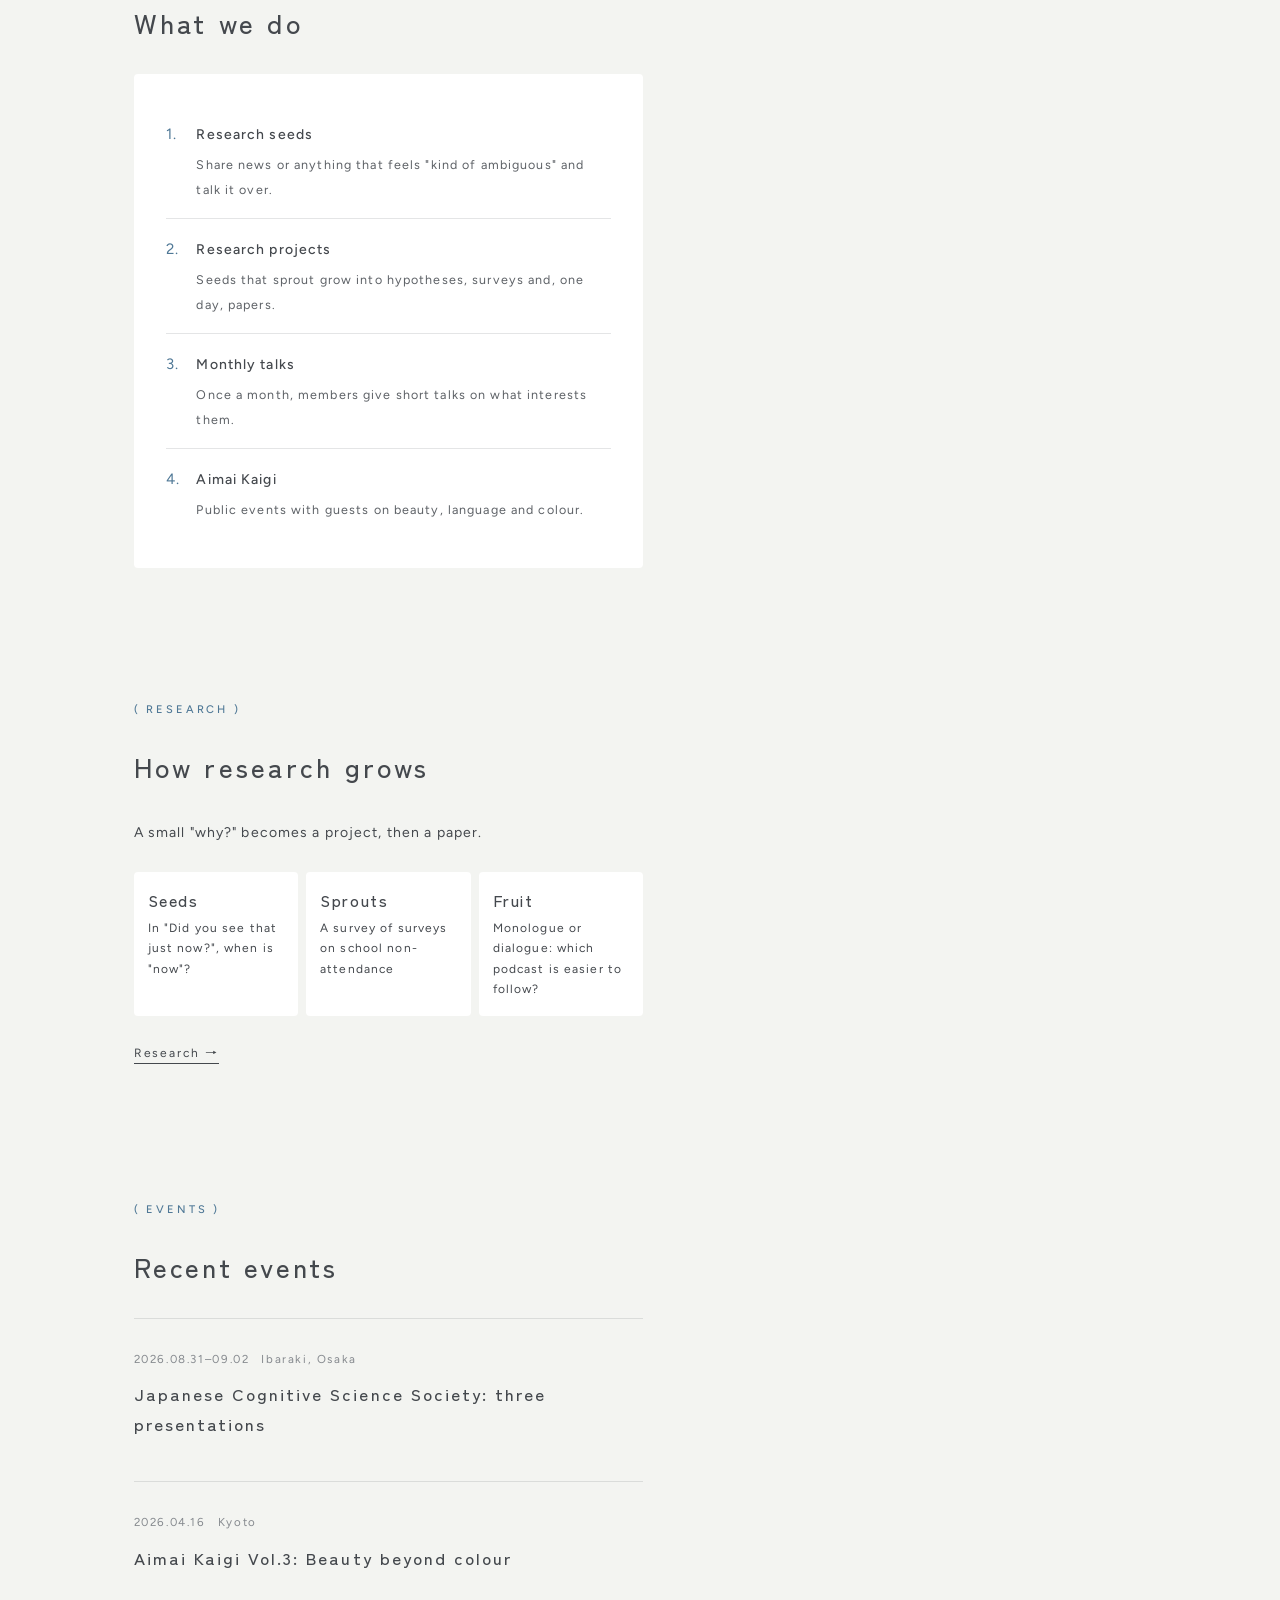
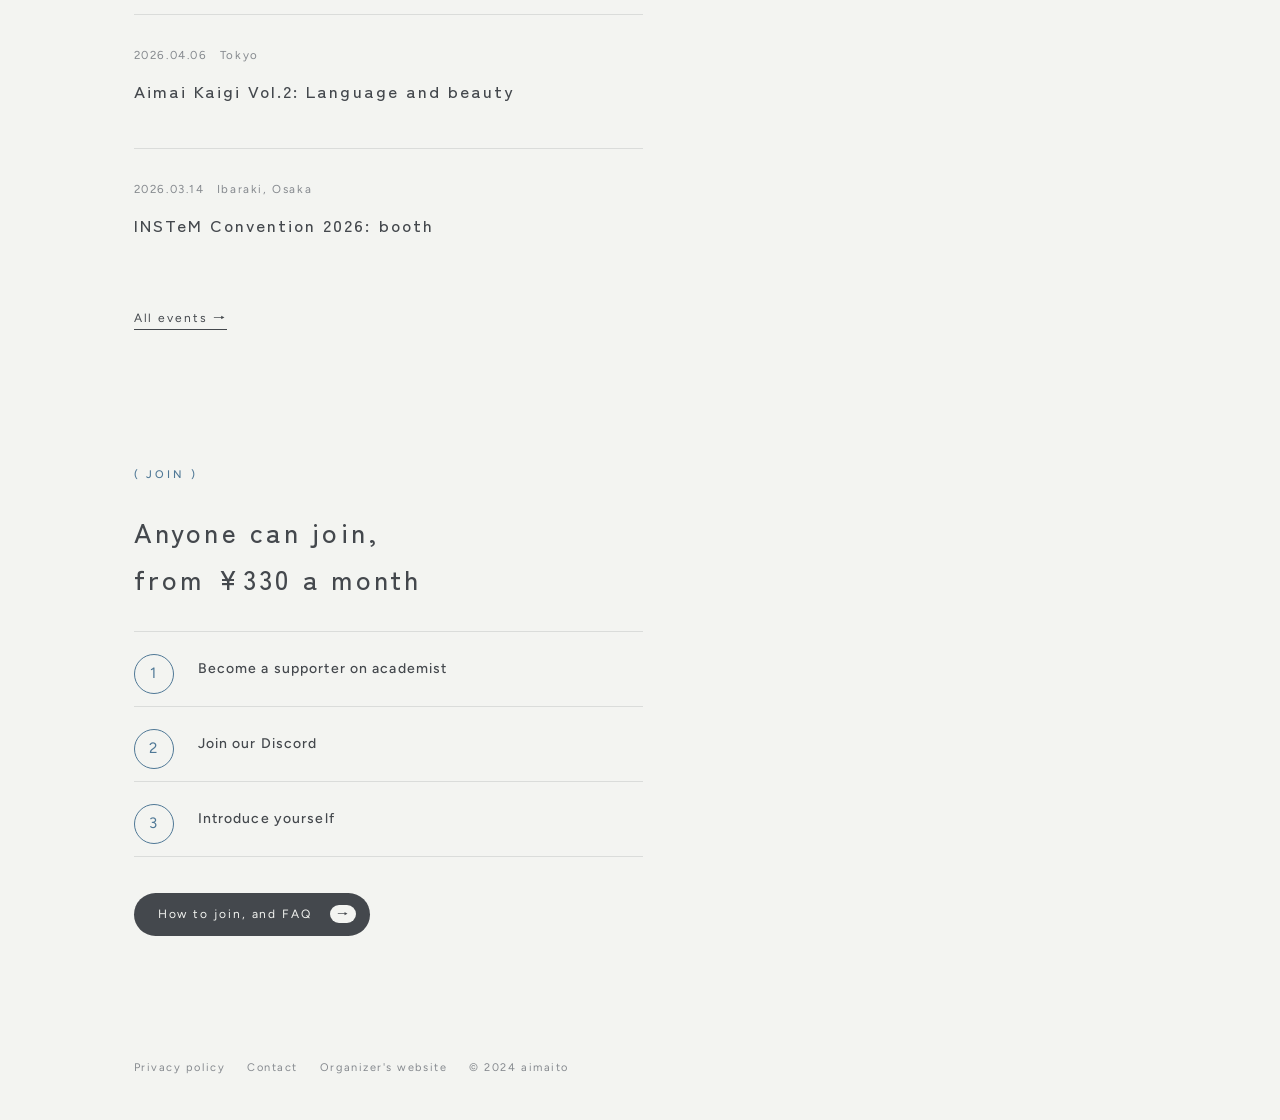
==== commit cc056d90: "トップから設立日の欄も外す（設立日は「あいまいとについて」に記載） Co-Authored-By: Claude Opus 5.5 <noreply@anthropic.com>" ====
--- a/index.html
+++ b/index.html
@@ -46,10 +46,6 @@
     <img class="bg" src="images/photos/talk-blur.jpg" alt="" loading="lazy">
     <img class="sharp" src="images/photos/talk.jpg" alt="" loading="lazy">
   </div>
-  <div class="ph" data-key="hall" style="--pos: 50% 50%; --t: 16%; --x: 20%; --b: 20%;">
-    <img class="bg" src="images/photos/hall-blur.jpg" alt="" loading="lazy">
-    <img class="sharp" src="images/photos/hall.jpg" alt="" loading="lazy">
-  </div>
   <div class="ph" data-key="writing" style="--pos: 34% 50%; --t: 22%; --x: 22%; --b: 16%;">
     <img class="bg" src="images/photos/writing-blur.jpg" alt="" loading="lazy">
     <img class="sharp" src="images/photos/writing.jpg" alt="" loading="lazy">
@@ -92,14 +88,6 @@
       <p lang="en">As Dostoevsky wrote, "Beauty will save the world." I sense that understanding beauty more deeply can make the world better, and I want to test that through psychological research.</p>
       <p lang="en">Aimaito steps out of the usual model in which fans support "my" research. It is a place to say "let's do research together" with anyone who is a little curious.</p>
       <a class="more" href="about/"><span lang="ja">ご挨拶の全文</span><span lang="en">Read the full message</span></a>
-    </section>
-
-    <section id="numbers" data-photo="hall" data-cap="あいまい会議2025|2025.08.31">
-      <span class="label">( SINCE )</span>
-      <h2><span lang="ja">はじまり</span><span lang="en">Since</span></h2>
-      <div class="stats" style="grid-template-columns:1fr">
-        <div class="stat"><p class="k"><span lang="ja">設立</span><span lang="en">Founded</span></p><p class="v">2024</p><p class="goal"><span lang="ja">9月3日</span><span lang="en">3 September</span></p></div>
-      </div>
     </section>
 
     <section id="activities" data-photo="writing" data-cap="研究のたね">
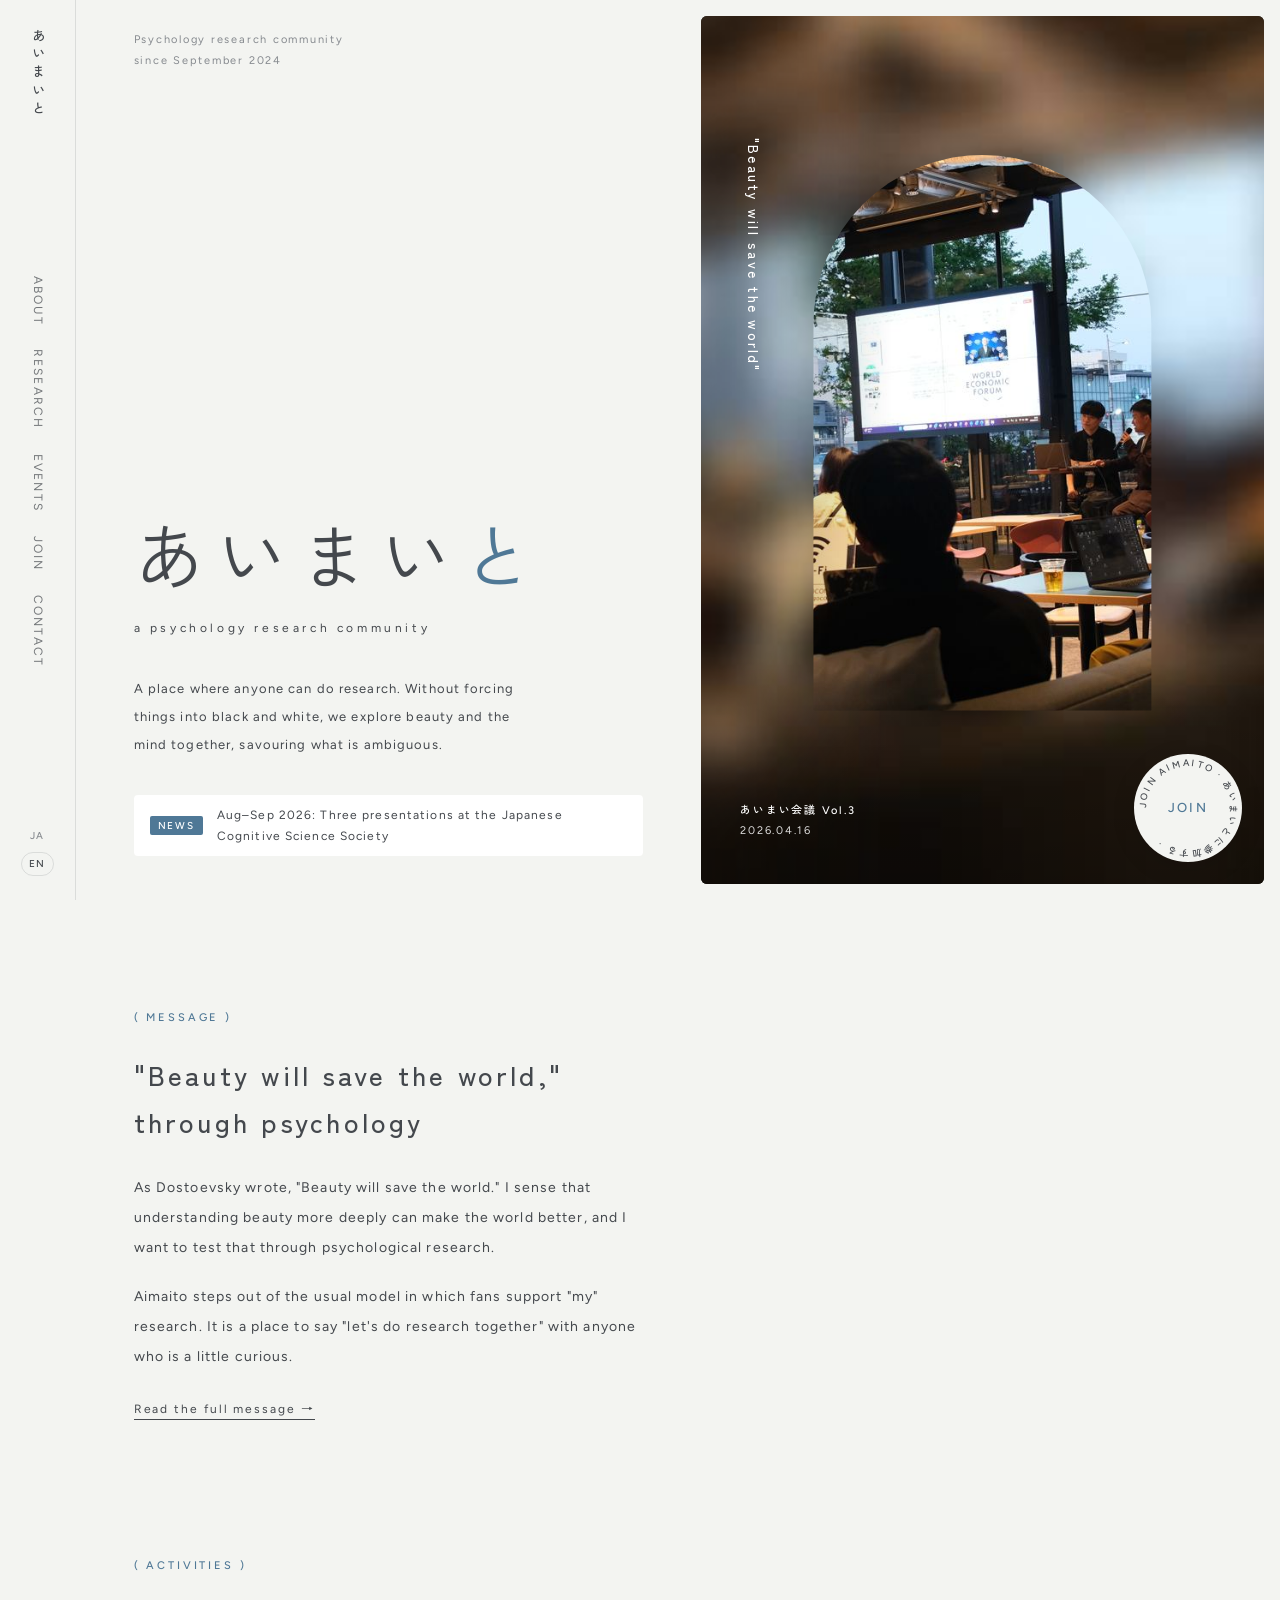
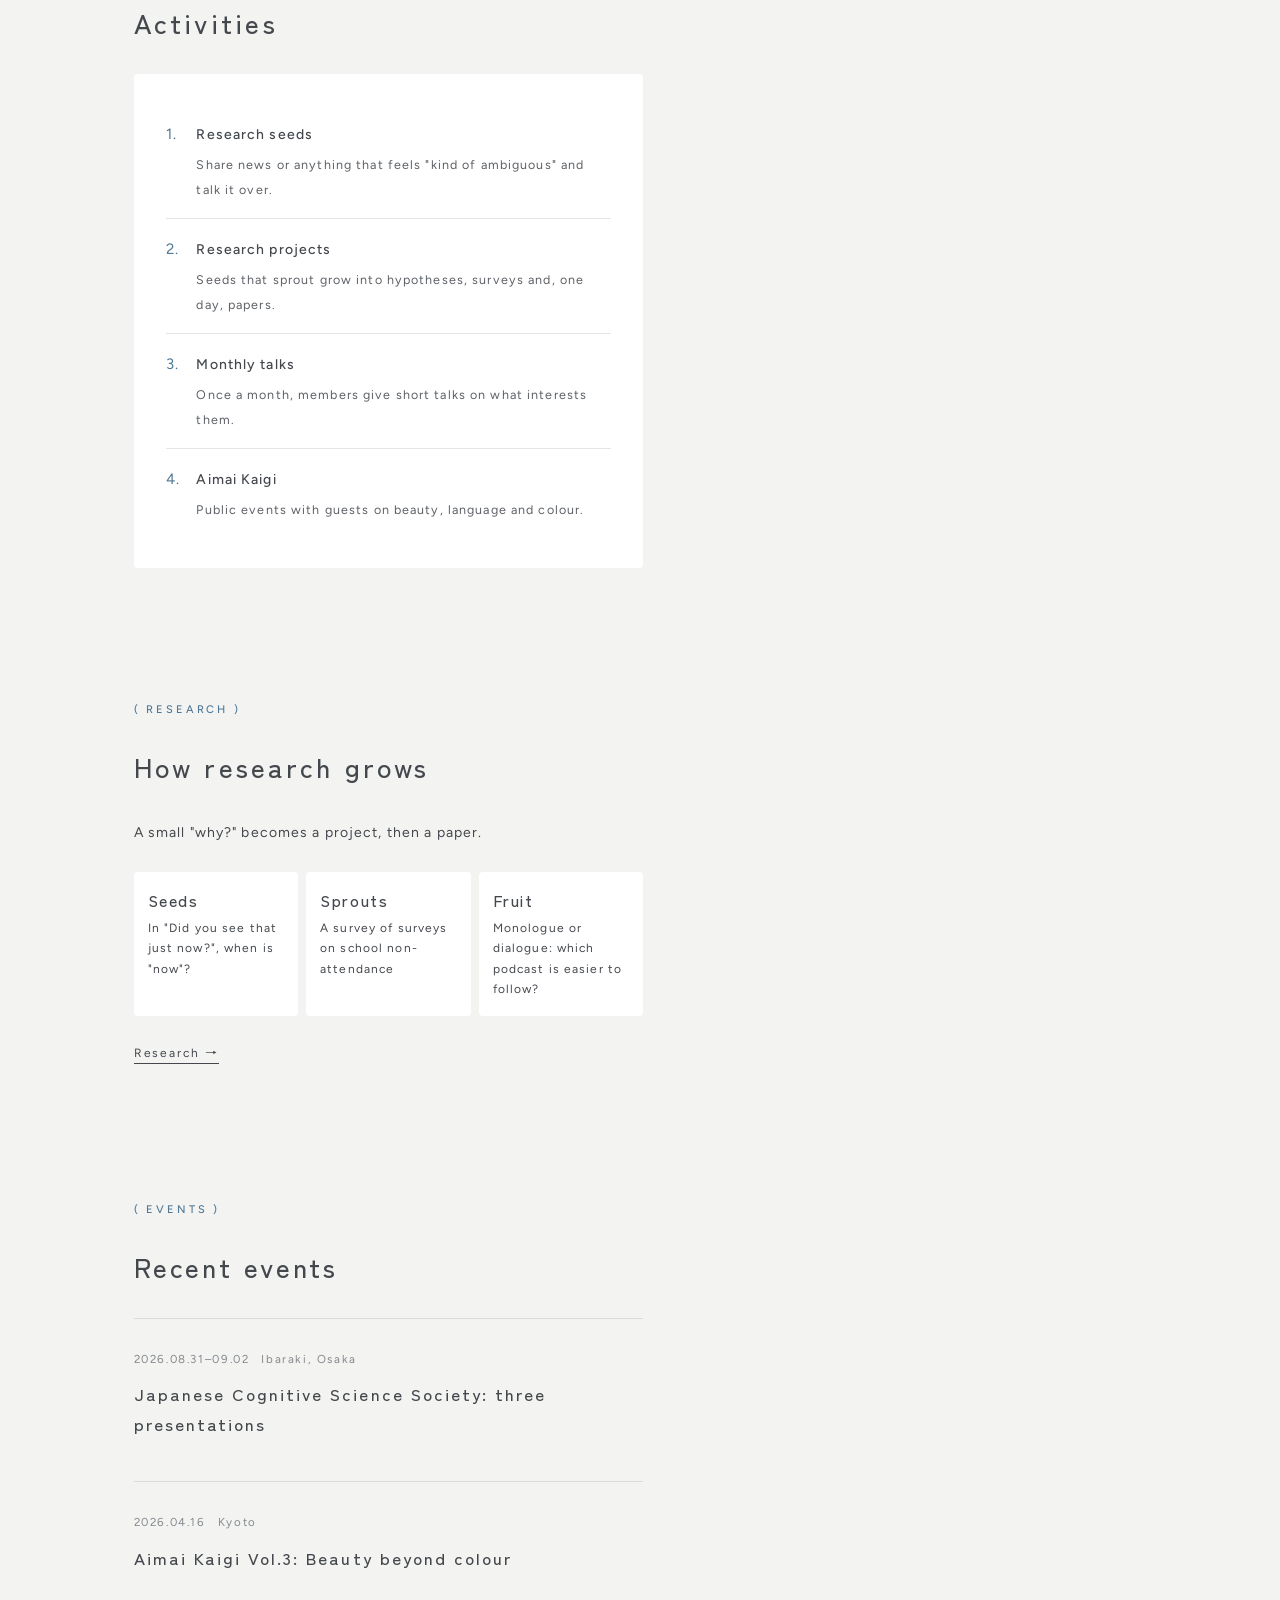
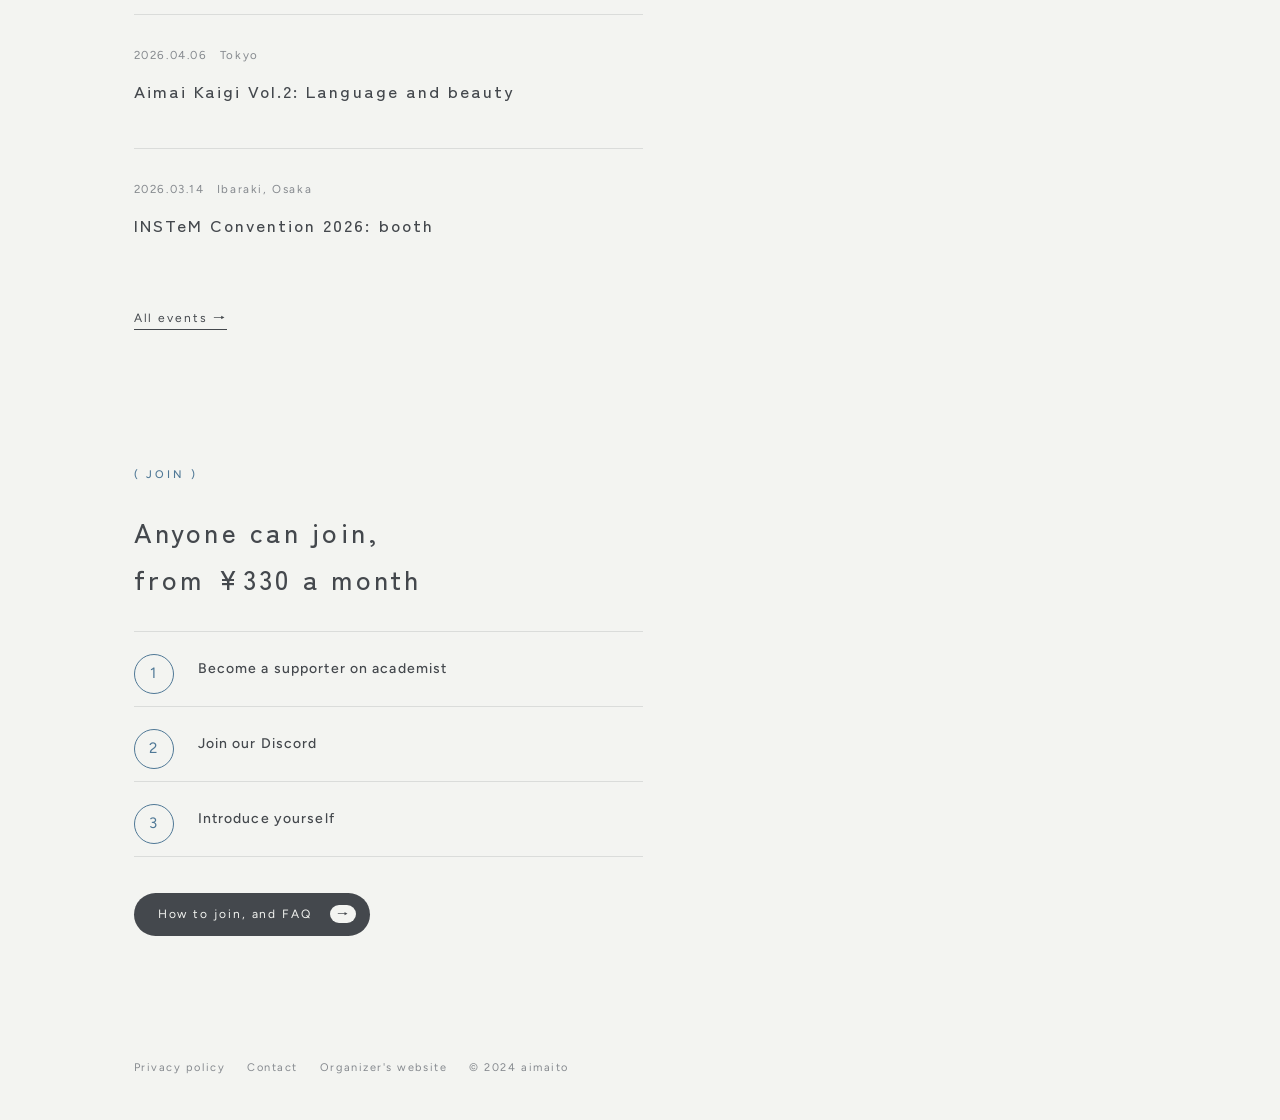
==== commit 5623e2e5: "トップの見出し「あいまいとでしていること」を「活動」に Co-Authored-By: Claude Opus 5.5 <noreply@anthropic.com>" ====
--- a/index.html
+++ b/index.html
@@ -92,7 +92,7 @@
 
     <section id="activities" data-photo="writing" data-cap="研究のたね">
       <span class="label">( ACTIVITIES )</span>
-      <h2><span lang="ja">あいまいとで<br>していること</span><span lang="en">What we do</span></h2>
+      <h2><span lang="ja">活動</span><span lang="en">Activities</span></h2>
       <div class="card">
         <ol class="list">
           <li><span class="n">1.</span><div><b lang="ja">研究のたね</b><b lang="en">Research seeds</b><p lang="ja">気になったニュースや「なんかこれ曖昧だよね～」をシェアして，みんなで交流します。</p><p lang="en">Share news or anything that feels "kind of ambiguous" and talk it over.</p></div></li>
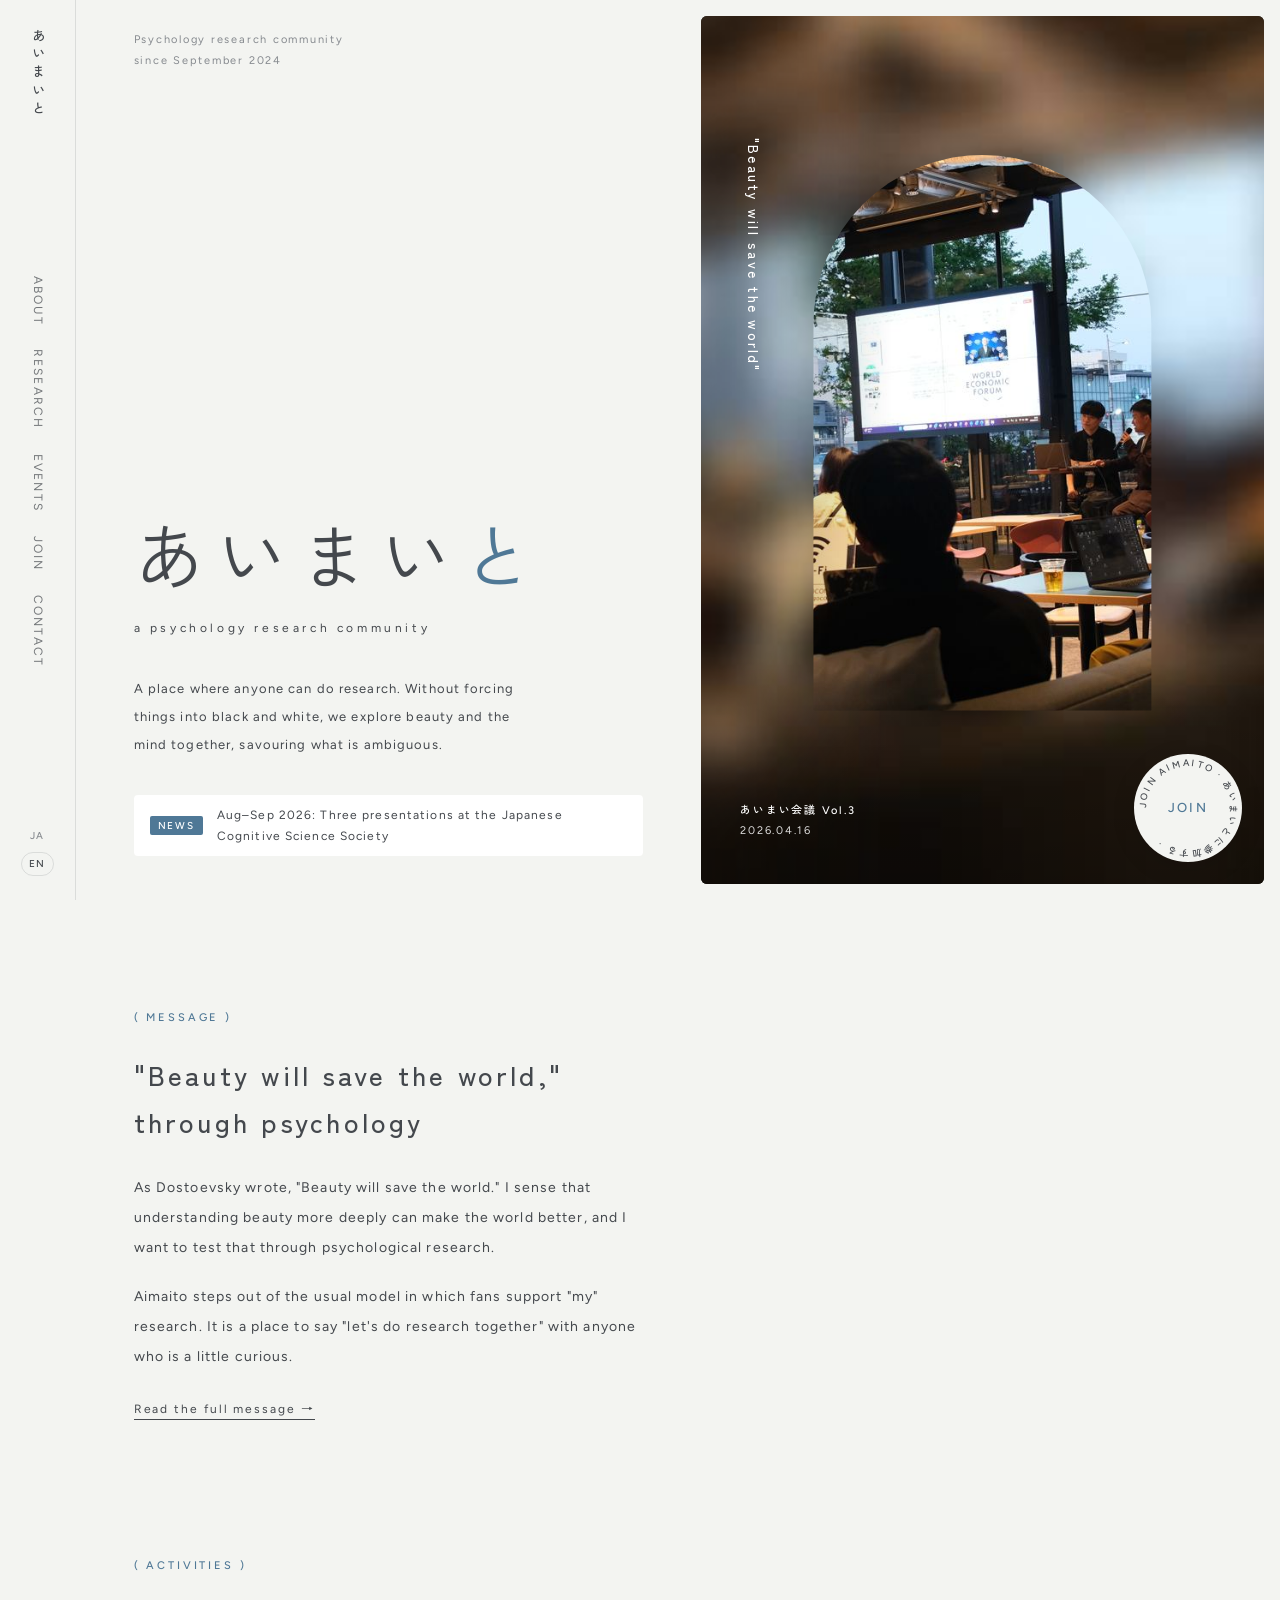
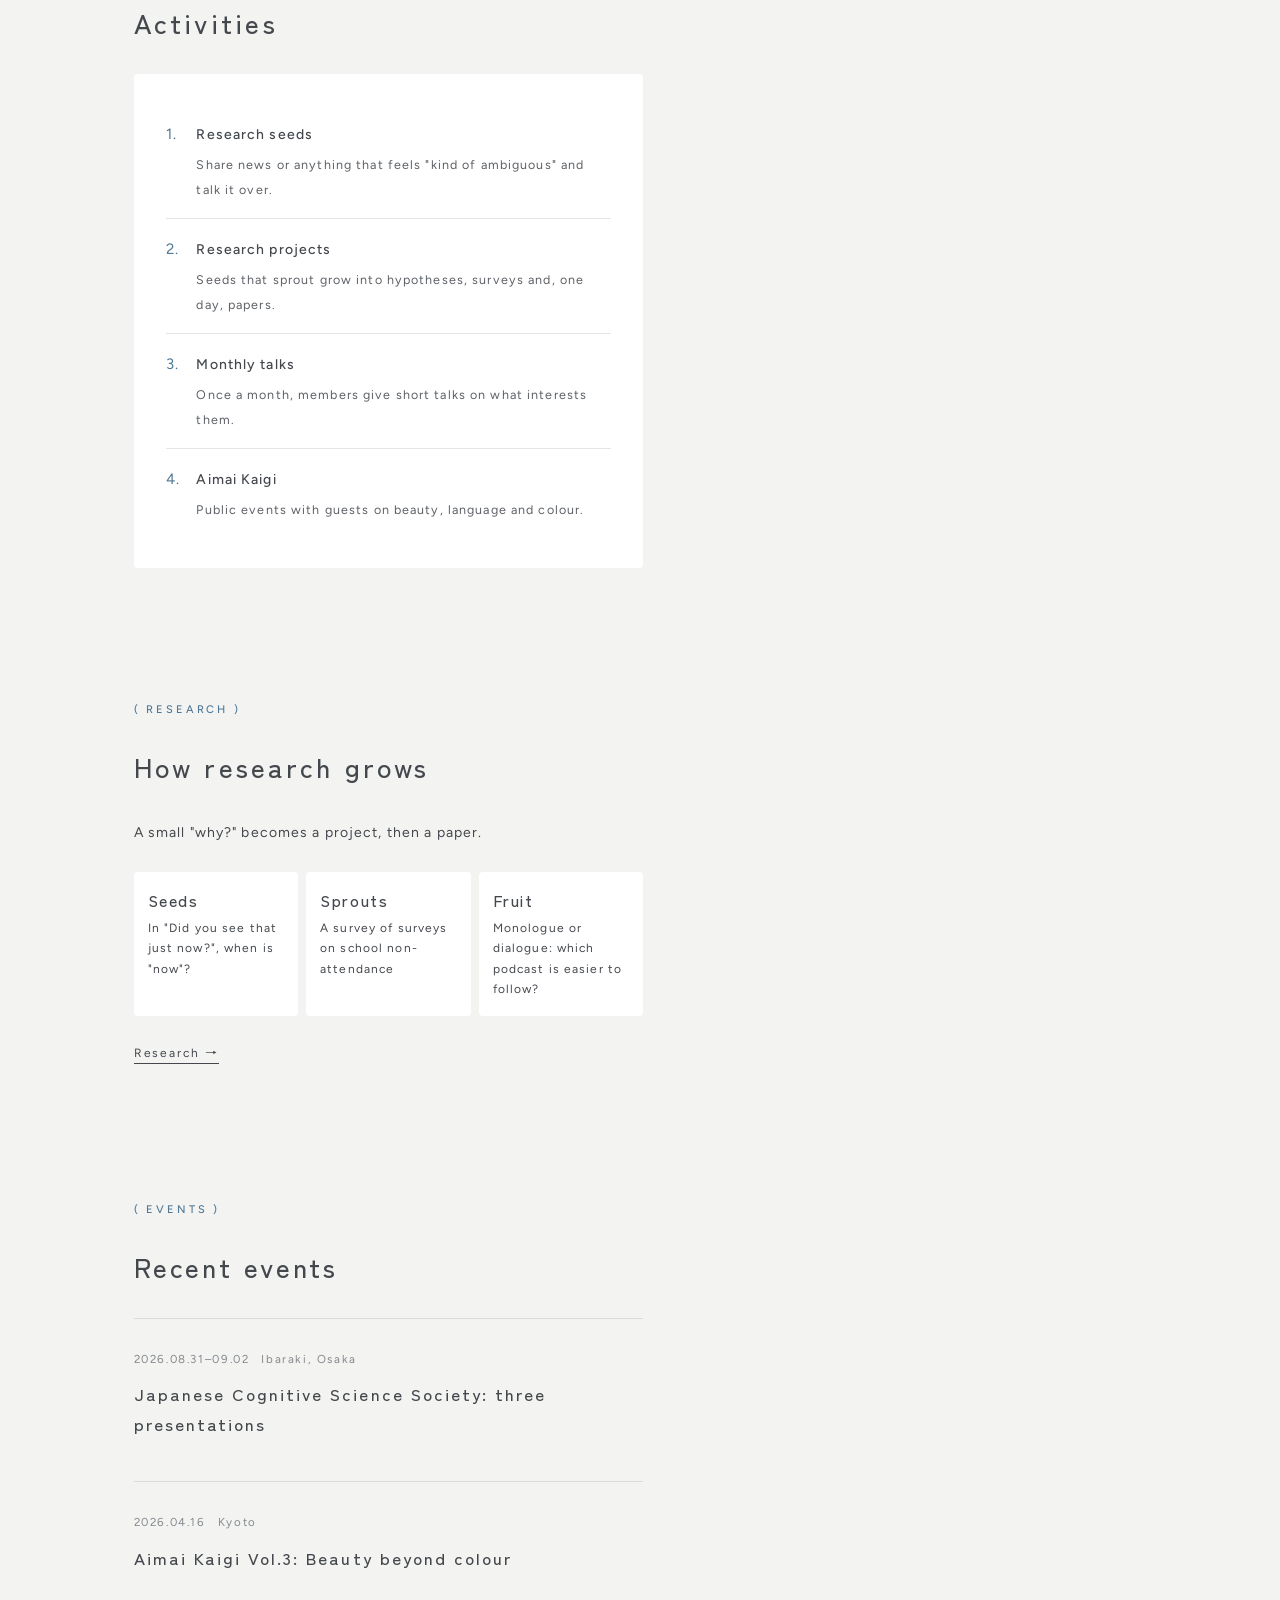
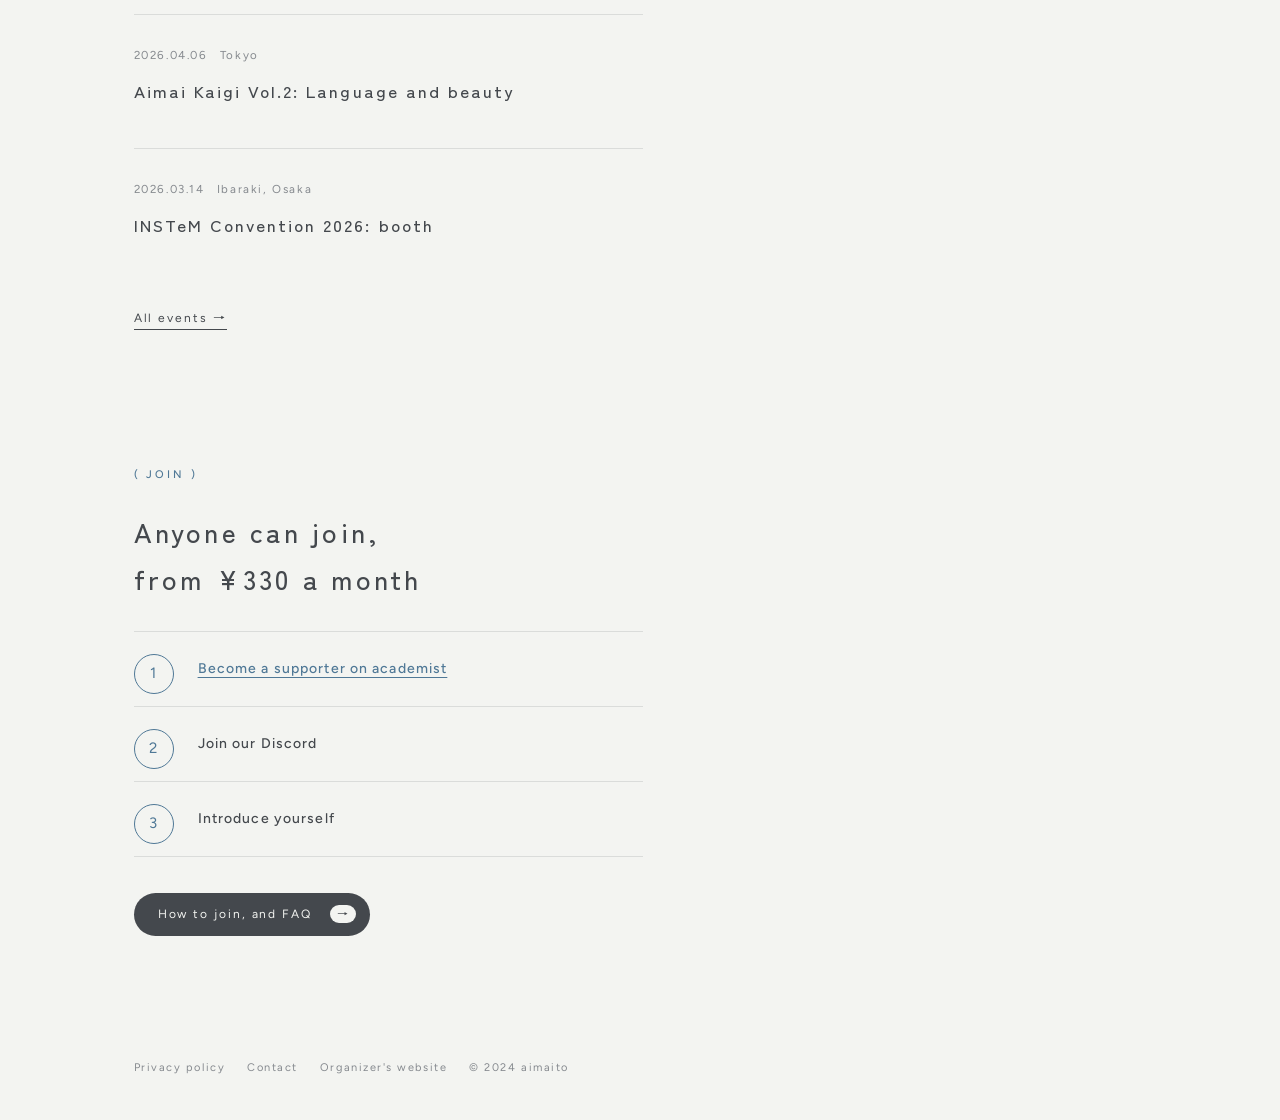
==== commit 60aa67b4: "参加の流れ①に academist へのリンクを付ける Co-Authored-By: Claude Opus 5.5 <noreply@anthropic.com>" ====
--- a/index.html
+++ b/index.html
@@ -142,7 +142,7 @@
       <span class="label">( JOIN )</span>
       <h2><span lang="ja">月330円から，<br>だれでも参加できます</span><span lang="en">Anyone can join,<br>from ¥330 a month</span></h2>
       <ol class="steps">
-        <li><b lang="ja">academist でサポーターになる</b><b lang="en">Become a supporter on academist</b></li>
+        <li><b lang="ja"><a href="https://academist-cf.com/fanclubs/358" target="_blank" rel="noopener">academist でサポーターになる</a></b><b lang="en"><a href="https://academist-cf.com/fanclubs/358" target="_blank" rel="noopener">Become a supporter on academist</a></b></li>
         <li><b lang="ja">Discord に参加する</b><b lang="en">Join our Discord</b></li>
         <li><b lang="ja">自己紹介をする</b><b lang="en">Introduce yourself</b></li>
       </ol>
--- a/assets/css/style.css
+++ b/assets/css/style.css
@@ -167,6 +167,7 @@
   display: grid; place-items: center; font: 400 15px/1 var(--sans);
 }
 .steps b { display: block; font-weight: 500; }
+.steps b a { color: var(--accent); text-decoration: underline; text-underline-offset: 4px; text-decoration-thickness: 1px; }
 .steps p { font-size: 12.5px; color: var(--sub); line-height: 2; }
 
 /* research: seeds / projects */
